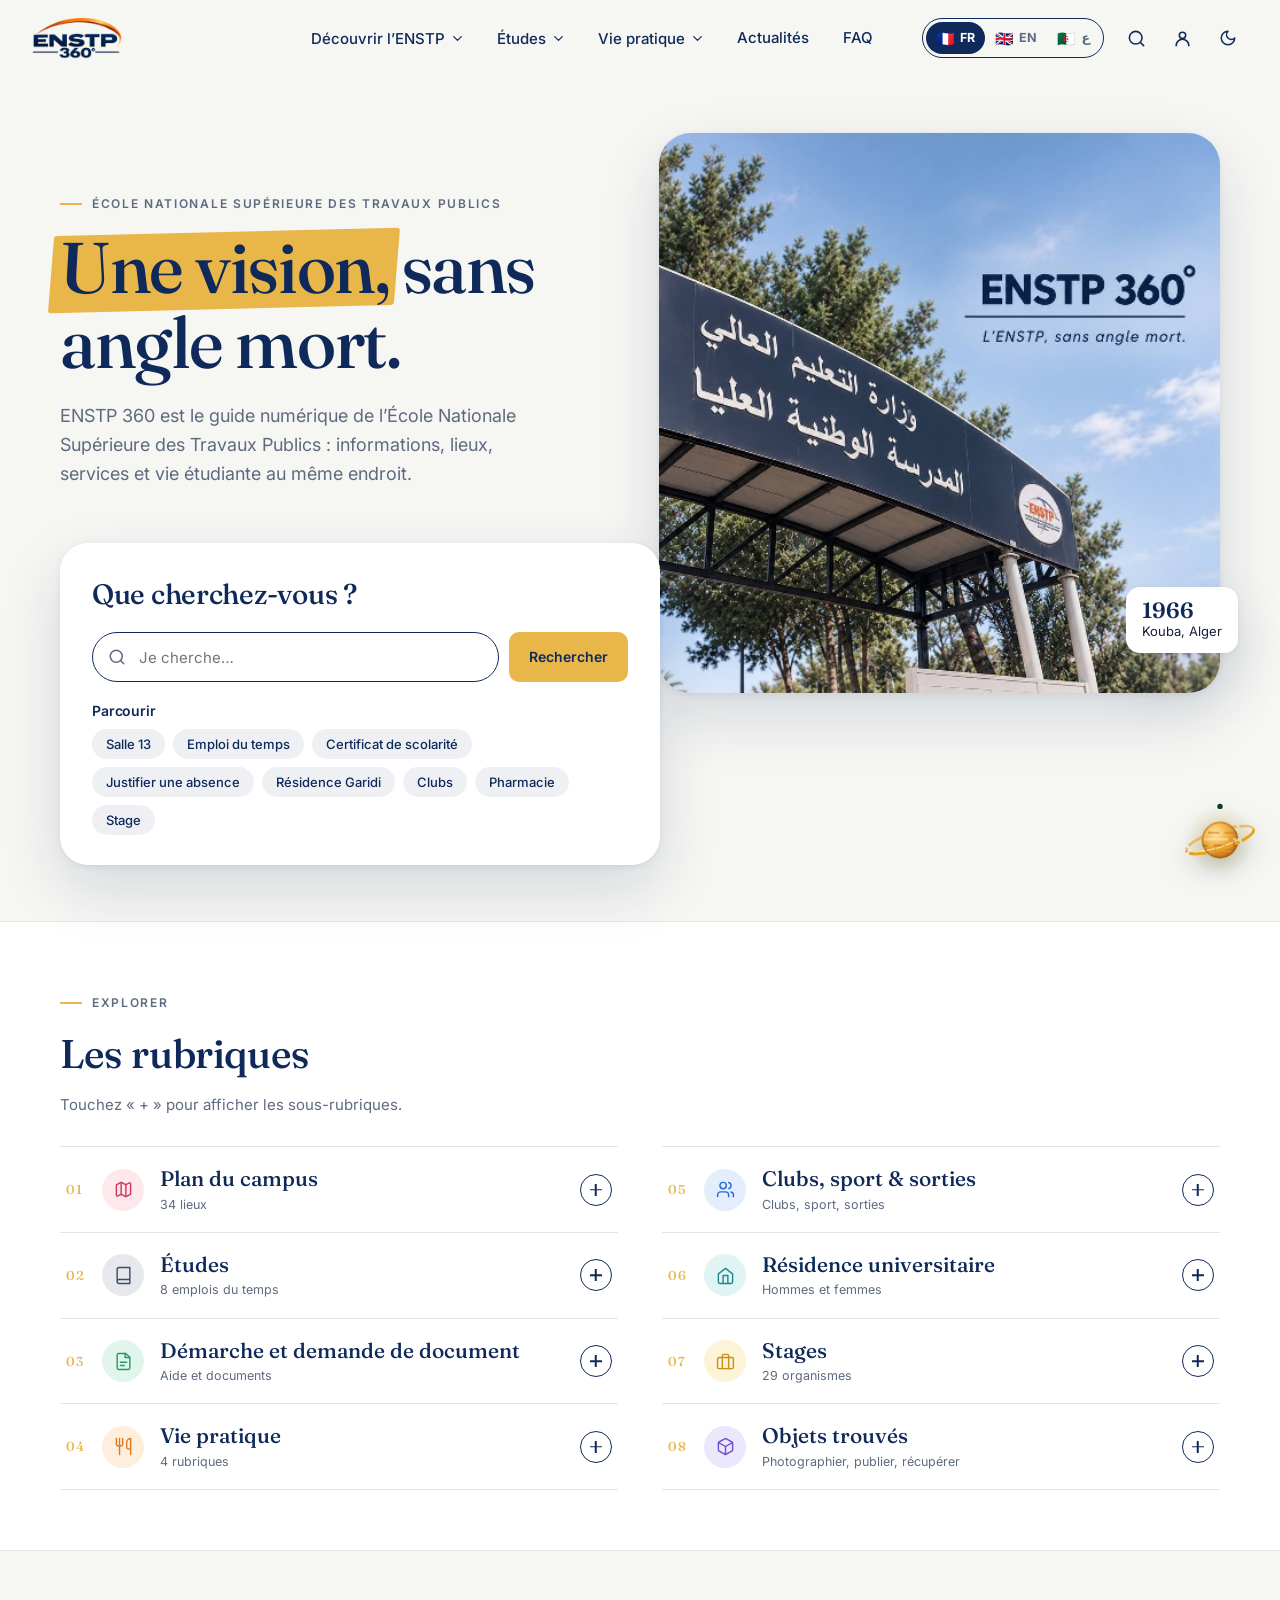
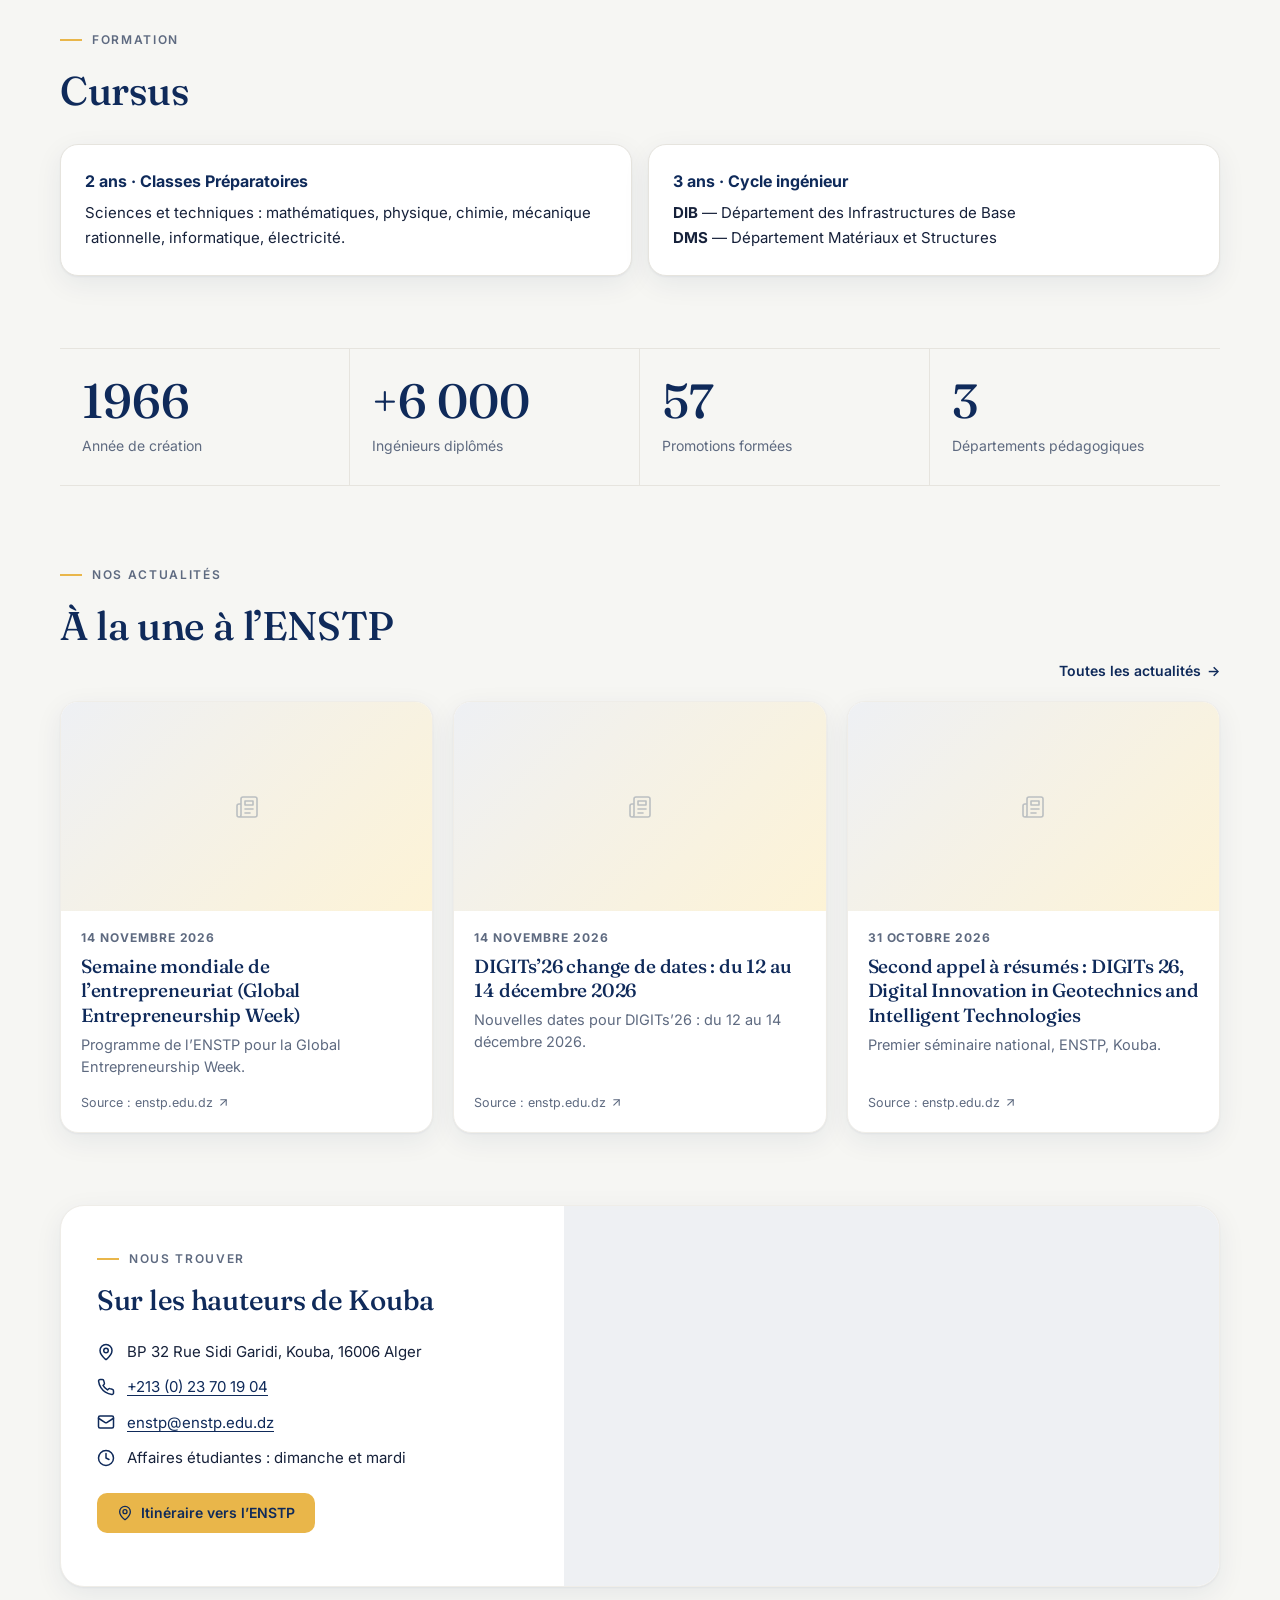
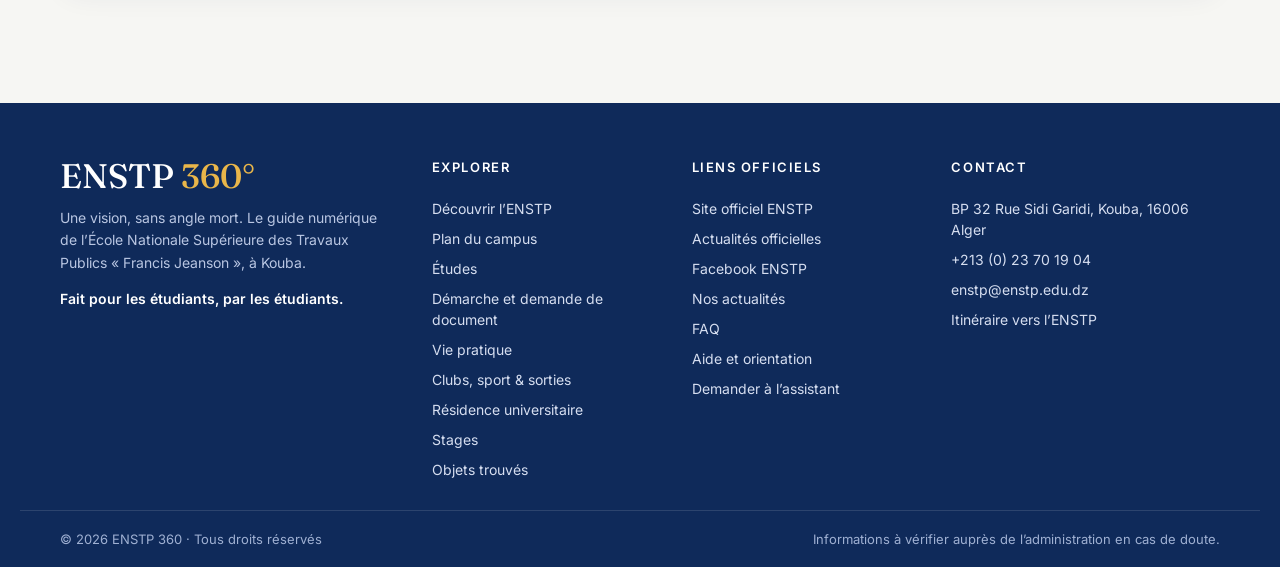
==== index.html @ abcf1b12 "Round 6 : rubriques en accordéon, pages de sous-rubriques, flèche retour, emploi du temps interactif" ====
<!DOCTYPE html>
<html lang="fr" dir="ltr">
<head>
<script>try{if(localStorage.getItem("enstp-theme")==="dark")document.documentElement.classList.add("dark")}catch(e){}</script>
<meta charset="utf-8">
<meta name="viewport" content="width=device-width, initial-scale=1, viewport-fit=cover">
<title>ENSTP 360 · Le guide numérique de l’ENSTP</title>
<meta name="description" content="ENSTP 360, le guide numérique de l’École Nationale Supérieure des Travaux Publics : informations, lieux, services et vie étudiante au même endroit.">
<meta name="application-name" content="ENSTP 360">
<meta name="apple-mobile-web-app-title" content="ENSTP 360">
<meta name="theme-color" content="#0f2a5a">
<link rel="canonical" href="https://zwfh6trskt-bot.github.io/ENST-360/">
<meta property="og:site_name" content="ENSTP 360">
<meta property="og:title" content="ENSTP 360 · Une vision, sans angle mort.">
<meta property="og:description" content="Le guide numérique de l’École Nationale Supérieure des Travaux Publics : informations, lieux, services et vie étudiante au même endroit.">
<meta property="og:type" content="website">
<meta property="og:locale" content="fr_DZ">
<meta property="og:locale:alternate" content="en_GB">
<meta property="og:locale:alternate" content="ar_DZ">
<meta property="og:url" content="https://zwfh6trskt-bot.github.io/ENST-360/">
<meta property="og:image" content="https://zwfh6trskt-bot.github.io/ENST-360/images/og-enstp-360.jpg">
<meta property="og:image:width" content="1200">
<meta property="og:image:height" content="630">
<meta property="og:image:alt" content="ENSTP 360 · Maqam Echahid, Alger">
<meta name="twitter:card" content="summary_large_image">
<meta name="twitter:title" content="ENSTP 360 · Une vision, sans angle mort.">
<meta name="twitter:description" content="Le guide numérique de l’École Nationale Supérieure des Travaux Publics.">
<meta name="twitter:image" content="https://zwfh6trskt-bot.github.io/ENST-360/images/og-enstp-360.jpg">
<link rel="icon" type="image/png" sizes="64x64" href="favicon.png">
<link rel="icon" href="favicon.ico" sizes="32x32">
<link rel="apple-touch-icon" href="images/apple-touch-icon.png">
<link rel="preload" as="image" href="images/alger-hero.jpg">
<link rel="preconnect" href="https://fonts.googleapis.com">
<link rel="preconnect" href="https://fonts.gstatic.com" crossorigin>
<link rel="stylesheet" href="https://fonts.googleapis.com/css2?family=Fraunces:opsz,wght@9..144,400;9..144,500;9..144,600&family=Inter:wght@400;500;600;700&family=Noto+Kufi+Arabic:wght@400;600;700&family=Noto+Naskh+Arabic:wght@600;700&display=swap">
<style>

@layer base{*,::before,::after{box-sizing:border-box}img,svg,iframe{display:block;max-width:100%}img{height:auto}a{color:inherit}button{background:none;border:0;padding:0;color:inherit;cursor:pointer}nav,aside,main,section,header,footer{display:block}blockquote,cite{margin:0}h1,h2,h3{font-size:inherit;font-weight:inherit}html{-webkit-text-size-adjust:100%}}
.btn{display:inline-flex;align-items:center;justify-content:center;gap:8px;white-space:nowrap;border-radius:6px;font-size:14px;font-weight:500;cursor:pointer;height:36px;padding:8px 16px;transition:background-color .2s,color .2s}
.btn svg{width:16px;height:16px;flex-shrink:0;pointer-events:none}
.btn:focus-visible{outline:2px solid var(--primary);outline-offset:2px}
.btn-icon{width:36px;padding:0}
.btn-hero{background:var(--primary-foreground);color:var(--primary);box-shadow:0 1px 2px rgba(0,0,0,.1)}.btn-hero:hover{background:var(--secondary)}
.btn-hero-outline{border:1px solid color-mix(in oklab,var(--primary-foreground) 40%,transparent);color:var(--primary-foreground);background:transparent}.btn-hero-outline:hover{background:color-mix(in oklab,var(--primary-foreground) 10%,transparent)}
.btn-default{background:var(--primary);color:var(--primary-foreground);box-shadow:0 1px 3px rgba(0,0,0,.15)}.btn-default:hover{background:color-mix(in oklab,var(--primary) 90%,transparent)}
.btn-outline{border:1px solid var(--border);background:var(--background);box-shadow:0 1px 2px rgba(0,0,0,.06)}.btn-outline:hover{background:var(--accent)}
.btn-ghost:hover{background:var(--accent)}
.contents{display:contents}.inline{display:inline}.ml-2{margin-left:8px}.mr-1{margin-right:4px}.mt-3{margin-top:12px}.h-64{height:16rem}.w-full{width:100%}.rounded-xl{border-radius:12px}.border{border:1px solid var(--border)}.size-4{width:16px;height:16px}
.nf-title{font-size:64px;font-weight:800;color:var(--primary)}
[dir="rtl"] .ml-2{margin-left:0;margin-right:8px}[dir="rtl"] .mr-1{margin-right:0;margin-left:4px}

.header-inner.locked{display:flex!important;justify-content:space-between;align-items:center}
.auth-page{padding-top:3rem}

.hello{font-size:13px;font-weight:700;color:var(--mint);margin-bottom:12px}
.auth-form select{border:1px solid rgba(0,0,0,.15);border-radius:.75rem;padding:.7rem .9rem;font:inherit;font-weight:400;background:#fff;color:inherit}

[hidden]{display:none!important}

.who{display:flex;gap:10px;align-items:center;flex-wrap:wrap;font-size:12px;font-weight:600;margin-bottom:10px!important;color:var(--primary)}
.who .signout{font-size:11px}
:root { --font-sans:'Manrope',sans-serif; --background: oklch(.989 .003 155); --foreground: oklch(.26 .025 166); --card: oklch(1 0 0); --primary: oklch(.43 .079 169); --primary-foreground: oklch(1 0 0); --secondary: oklch(.95 .014 161); --muted: oklch(.965 .004 160); --muted-foreground: oklch(.52 .016 161); --accent: oklch(.94 .025 160); --border: oklch(.91 .009 159); --destructive: oklch(.6 .17 25); --hero-ink: oklch(1 0 0); --hero-shade: oklch(.17 .025 170); --mint: oklch(.93 .038 163); --mint-ink: oklch(.43 .08 167); --blue: oklch(.94 .027 243); --blue-ink: oklch(.49 .095 246); --violet: oklch(.95 .022 291); --violet-ink: oklch(.53 .09 291); --peach: oklch(.95 .032 58); --peach-ink: oklch(.58 .11 50); --rose: oklch(.95 .025 13); --rose-ink: oklch(.54 .095 9); --shadow: 0 15px 50px oklch(.2 .02 160 / .12); }
@layer base { *{border-color:var(--border)} body{margin:0;background:var(--background);color:var(--foreground);font-family:var(--font-sans);font-size:14px;letter-spacing:0} button,a,input{ -webkit-tap-highlight-color:transparent } a{text-decoration:none} button,input{font:inherit} h1,h2,h3,p{margin:0} button,a{touch-action:manipulation} }
.site-header{height:86px;background:var(--card);border-bottom:1px solid var(--border);position:relative;z-index:20}.header-inner{max-width:1320px;margin:auto;height:100%;padding:0 48px;display:flex;align-items:center;justify-content:space-between;gap:35px}.brand{display:flex;gap:10px;align-items:center;font-size:29px;font-weight:800;line-height:1;color:var(--foreground)}.brand-symbol{width:37px;height:37px;border-radius:50%;overflow:hidden;flex-shrink:0}.brand-symbol img{width:100%;height:100%;object-fit:cover;display:block}.brand-dot,.footer-brand>span{color:var(--primary)}.brand-sub{display:block;font-size:8px;font-weight:600;letter-spacing:1.8px;margin-top:7px}.desktop-nav{display:flex;align-items:center;gap:30px;height:100%;font-size:12px;font-weight:600}.desktop-nav a{height:100%;display:flex;gap:4px;align-items:center;color:var(--muted-foreground);position:relative}.desktop-nav a.nav-active{color:var(--primary)}.nav-active:after{content:'';position:absolute;bottom:0;height:2px;background:#FACC15;left:0;right:0}.desktop-nav a:hover:after{content:'';position:absolute;bottom:0;height:2px;background:#FACC15;left:0;right:0;opacity:.45}.header-actions{display:flex;align-items:center;gap:14px}.help-button{font-size:11px;height:35px}.mobile-menu{display:none}.mobile-nav{background:var(--card);padding:20px;border-bottom:1px solid var(--border);box-shadow:var(--shadow)}.mobile-nav a{display:flex;justify-content:space-between;padding:13px}.page-width{max-width:1224px;margin:auto}.hero{position:relative;min-height:495px;display:flex;align-items:center;overflow:hidden;color:var(--hero-ink)}.hero-photo{position:absolute;inset:0;width:100%;height:100%;object-fit:cover;object-position:center 55%}.hero:after{content:'';position:absolute;inset:0;background:linear-gradient(90deg,color-mix(in oklab,var(--hero-shade) 84%,transparent) 0%,color-mix(in oklab,var(--hero-shade) 55%,transparent) 44%,color-mix(in oklab,var(--hero-shade) 5%,transparent) 100%)}.hero-content{position:relative;z-index:1;width:100%;padding:54px 0}.hero-eyebrow{display:inline-flex;align-items:center;gap:9px;font-size:10px;letter-spacing:1.5px;font-weight:600;border:1px solid color-mix(in oklab,var(--hero-ink) 28%,transparent);padding:7px 10px;border-radius:4px}.hero-eyebrow:before{content:'';width:6px;height:6px;background:#FACC15;border-radius:50%}.hero h1{font-size:51px;line-height:1.17;font-weight:700;margin:21px 0 17px;max-width:610px}.hero h1 em{font-style:normal;color:var(--mint)}.hero-copy{font-size:13px;line-height:1.9;max-width:430px;color:color-mix(in oklab,var(--hero-ink) 85%,transparent)}.hero-actions{display:flex;gap:13px;margin-top:25px}.hero-actions a{height:44px;font-size:12px;border-radius:5px;padding:0 20px}.hero-note{display:flex;align-items:center;gap:8px;font-size:10px;margin-top:21px;color:color-mix(in oklab,var(--hero-ink) 80%,transparent)}.hero-caption{position:absolute;bottom:24px;right:45px;z-index:2;font-size:10px;display:flex;gap:7px;align-items:center;color:var(--hero-ink)}.quick-band{background:var(--card);border-bottom:1px solid var(--border)}.quick-inner{display:flex;align-items:center;min-height:82px;gap:28px}.quick-label{font-size:10px;font-weight:700;letter-spacing:1px;color:var(--muted-foreground);margin-right:auto;white-space:nowrap}.quick-link{display:flex;gap:9px;align-items:center;font-size:12px;font-weight:600;padding:10px 0}.quick-link>svg:first-child{color:var(--primary);width:18px}.quick-link>svg:last-child{width:13px;color:var(--muted-foreground)}.quick-divider{height:24px;width:1px;background:var(--border)}.guide-section{padding:53px 0 46px}.section-top{display:flex;justify-content:space-between;gap:25px;align-items:flex-end}.eyebrow{font-size:9px;letter-spacing:1.6px;font-weight:700;color:var(--primary);text-transform:uppercase;margin-bottom:12px}.section-top h2{font-size:29px;font-weight:700;line-height:1.3}.section-top p{color:var(--muted-foreground);font-size:12px;margin-top:10px}.section-count{font-size:10px;color:var(--muted-foreground);display:flex;gap:7px;align-items:center;margin-bottom:4px}.filter-row{display:flex;align-items:center;gap:5px;margin-top:27px;margin-bottom:22px;flex-wrap:wrap}.filter-row button{font-size:11px;padding:0 14px;height:31px;border-radius:4px}.guide-grid{display:grid;grid-template-columns:repeat(4,1fr);gap:15px}.guide-card{display:flex;flex-direction:column;min-height:190px;padding:21px;background:var(--card);border:1px solid var(--border);border-radius:7px;transition:transform .2s,border-color .2s,box-shadow .2s}.guide-card:hover{transform:translateY(-4px);border-color:var(--primary);box-shadow:0 6px 18px color-mix(in oklab,var(--primary) 8%,transparent)}.card-top{display:flex;justify-content:space-between;align-items:center}.guide-icon{width:40px;height:40px;border-radius:7px;display:flex;align-items:center;justify-content:center;flex-shrink:0}.guide-icon svg{width:21px;height:21px}.tone-mint{background:var(--mint);color:var(--mint-ink)}.tone-blue{background:var(--blue);color:var(--blue-ink)}.tone-violet{background:var(--violet);color:var(--violet-ink)}.tone-peach{background:var(--peach);color:var(--peach-ink)}.tone-rose{background:var(--rose);color:var(--rose-ink)}.card-top>svg{color:var(--muted-foreground);width:15px}.guide-card h3{font-size:13px;font-weight:700;margin-top:18px}.guide-card p{font-size:11px;color:var(--muted-foreground);line-height:1.7;margin-top:8px;max-width:230px}.bottom-band{display:grid;grid-template-columns:1.3fr 1fr;border-top:1px solid var(--border);padding:35px 0 42px;gap:75px}.first-days{display:flex;gap:17px;align-items:flex-start}.first-days>span{width:42px;height:42px;display:grid;place-items:center;background:var(--secondary);border-radius:7px;color:var(--primary);flex-shrink:0}.bottom-band h3{font-size:17px;font-weight:700;margin:2px 0 10px}.bottom-band p{font-size:11px;line-height:1.8;color:var(--muted-foreground);max-width:390px}.text-link{display:inline-flex;align-items:center;gap:8px;color:var(--primary);font-size:11px;font-weight:700;margin-top:15px}.alger-teaser{position:relative;padding-left:25px;border-left:1px solid var(--border)}.site-footer{background:var(--card);border-top:1px solid var(--border);padding:27px 48px}.footer-inner{max-width:1224px;margin:auto;display:flex;justify-content:space-between;align-items:center}.footer-brand{font-size:22px;font-weight:800}.footer-brand small{display:inline-block;font-size:10px;font-weight:400;color:var(--muted-foreground);margin-left:15px}.footer-inner>div{display:flex;gap:25px;font-size:9px;color:var(--muted-foreground)}.footer-inner a{display:inline-flex;align-items:center;gap:4px}.search-overlay{position:fixed;inset:0;background:color-mix(in oklab,var(--hero-shade) 55%,transparent);z-index:100;display:flex;justify-content:center;align-items:flex-start;padding:100px 20px}.search-dialog{width:650px;max-height:75vh;background:var(--card);border-radius:8px;box-shadow:var(--shadow);overflow:hidden}.search-dialog-top{display:flex;align-items:center;gap:15px;padding:18px;border-bottom:1px solid var(--border)}.search-dialog-top input{background:transparent;outline:0;flex:1;min-width:0}.search-results{max-height:60vh;overflow-y:auto;padding:10px}.search-results a{display:flex;align-items:center;gap:15px;padding:12px;border-radius:5px}.search-results a:hover{background:var(--muted)}.search-results a>span:nth-child(2){flex:1;font-weight:600;font-size:13px}.search-results small{display:block;font-size:10px;color:var(--muted-foreground);font-weight:400;margin-top:4px}.search-results p{padding:25px}.detail-main{max-width:1060px;margin:0 auto;padding:42px 40px 70px;min-height:75vh}.breadcrumb{display:flex;align-items:center;gap:10px;font-size:11px;color:var(--muted-foreground);margin-bottom:38px}.detail-heading{display:flex;align-items:center;gap:18px}.detail-heading .guide-icon{width:58px;height:58px}.detail-heading .guide-icon svg{width:28px;height:28px}.detail-heading h1{font-size:36px;line-height:1.25;font-weight:750}.detail-description{font-size:15px;color:var(--muted-foreground);margin:18px 0 38px}.detail-layout{display:grid;grid-template-columns:1fr 280px;gap:65px}.detail-section{padding:23px 0;border-bottom:1px solid var(--border)}.detail-section:first-child{padding-top:0}.detail-section h2{font-size:18px;font-weight:700;margin-bottom:10px}.detail-section p{font-size:13px;line-height:1.9;color:var(--muted-foreground)}.detail-side{border-left:1px solid var(--border);padding-left:25px}.detail-side h3{font-size:12px;font-weight:700;margin-bottom:17px}.map-links{display:flex;flex-direction:column;gap:12px;margin-bottom:30px}.map-links a{justify-content:space-between;height:auto;white-space:normal;padding:12px;font-size:11px}.detail-side nav{display:flex;flex-direction:column;gap:16px}.detail-side nav a{font-size:11px;color:var(--muted-foreground);display:flex;align-items:center;gap:10px}.detail-status{font-size:10px;color:var(--muted-foreground);margin-top:30px;line-height:1.8}
@media(min-width:1400px){.hero{min-height:530px}}
@media(max-width:1300px){.page-width{margin-left:48px;margin-right:48px}.desktop-nav{gap:22px}.quick-inner{gap:20px}.hero h1{font-size:48px}}
@media(max-width:1000px){.desktop-nav{gap:15px}.header-inner{padding:0 28px;gap:20px}.help-button{display:none}.page-width{margin-left:30px;margin-right:30px}.guide-grid{grid-template-columns:repeat(3,1fr)}.quick-label{display:none}.quick-inner{justify-content:space-between}.quick-link{font-size:11px}.bottom-band{gap:35px}.footer-inner{gap:20px}.footer-inner>div{flex-direction:column;gap:8px}}
@media(max-width:700px){.site-header{height:70px}.header-inner{padding:0 22px}.brand{font-size:26px}.brand-symbol{height:32px;width:32px}.brand-sub{font-size:7px}.desktop-nav{display:none}.mobile-menu{display:inline-flex}.header-actions{gap:5px}.page-width{margin-left:22px;margin-right:22px}.hero{min-height:470px;align-items:center}.hero-content{padding:34px 0}.hero:after{background:linear-gradient(90deg,color-mix(in oklab,var(--hero-shade) 82%,transparent),color-mix(in oklab,var(--hero-shade) 35%,transparent))}.hero-photo{object-position:58% center}.hero h1{font-size:36px;line-height:1.22;margin-top:23px;max-width:360px}.hero-copy{font-size:12px;max-width:310px}.hero-eyebrow{font-size:8px;letter-spacing:1px}.hero-actions{gap:9px;margin-top:24px}.hero-actions a{font-size:10px;padding:0 14px;height:42px}.hero-note{font-size:9px}.hero-caption{right:20px;bottom:16px;font-size:8px}.quick-inner{display:grid;grid-template-columns:1fr 1fr;gap:0;padding:11px 0}.quick-link{padding:13px 0;font-size:10px;gap:8px}.quick-divider{display:none}.guide-section{padding-top:35px}.section-top h2{font-size:24px;max-width:290px}.section-top p{font-size:11px;line-height:1.8;max-width:280px}.section-count{display:none}.filter-row{gap:4px;margin-top:21px;margin-bottom:20px}.filter-row button{font-size:10px;padding:0 10px;height:29px}.guide-grid{grid-template-columns:repeat(2,minmax(0,1fr));gap:10px}.guide-card{padding:16px 13px;min-height:190px}.guide-card h3{font-size:12px;line-height:1.5;margin-top:15px}.guide-card p{font-size:10px;line-height:1.65}.guide-icon{width:35px;height:35px}.guide-icon svg{width:19px}.bottom-band{grid-template-columns:1fr;gap:30px;padding:27px 0 34px}.alger-teaser{padding-left:0;border-left:0;border-top:1px solid var(--border);padding-top:25px}.bottom-band h3{font-size:16px}.site-footer{padding:24px 22px}.footer-inner{flex-direction:column;align-items:flex-start;gap:18px}.footer-brand small{font-size:8px;margin-left:8px}.footer-inner>div{font-size:8px}.detail-main{padding:28px 22px 45px}.breadcrumb{font-size:9px;gap:6px;margin-bottom:30px;flex-wrap:wrap}.detail-heading{align-items:flex-start;gap:13px}.detail-heading h1{font-size:27px}.detail-heading .guide-icon{width:45px;height:45px}.detail-description{font-size:12px;line-height:1.8;margin-bottom:27px}.detail-layout{grid-template-columns:1fr;gap:30px}.detail-side{border-left:0;border-top:1px solid var(--border);padding:25px 0 0}.detail-section p{font-size:12px}.detail-section h2{font-size:16px}.search-overlay{padding:75px 12px}.search-dialog-top{gap:9px;padding:12px}.search-dialog-top input{font-size:11px}.search-results small{line-height:1.6}.search-results a{gap:9px;padding:10px}}
@media(prefers-reduced-motion:reduce){*{scroll-behavior:auto!important;transition:none!important}}
.brand-name{display:block}.brand-go{display:inline-block;margin-left:7px;color:#FACC15;font-style:italic}.hero-quote{margin:0 0 15px;padding:2px 0 2px 17px;border-left:2px solid var(--mint);max-width:480px}.hero-quote p{font-size:16px;font-style:italic;line-height:1.55;color:color-mix(in oklab,var(--hero-ink) 92%,transparent)}.hero-quote cite{display:block;font-style:normal;font-size:9px;letter-spacing:1.6px;text-transform:uppercase;margin-top:9px;color:color-mix(in oklab,var(--hero-ink) 62%,transparent)}
@media(max-width:700px){.brand-go{margin-left:5px}.hero-quote{max-width:320px;padding-left:12px}.hero-quote p{font-size:13px}.hero-quote cite{font-size:8px}}

.lang-switch { display: inline-flex; gap: 2px; padding: 3px; border-radius: 999px; border: 1px solid var(--border); background: var(--card); }
.lang-switch button { min-width: 2.1rem; height: 1.9rem; padding: 0 .55rem; border-radius: 999px; font-size: .72rem; font-weight: 700; letter-spacing: .04em; color: var(--muted-foreground); transition: background .2s, color .2s; }
.lang-switch button:hover { color: var(--foreground); }
.lang-switch button.lang-active { background: var(--primary); color: var(--primary-foreground); }
[dir="rtl"] body { font-family: "Noto Kufi Arabic", "Manrope", sans-serif; }
[dir="rtl"] .rtl-flip { transform: scaleX(-1); }

.auth-page{min-height:60vh;display:flex;justify-content:center;padding:4rem 1.25rem}
.auth-card{width:100%;max-width:30rem;background:#fff;border:1px solid rgba(0,0,0,.08);border-radius:1.5rem;padding:2rem;box-shadow:0 20px 50px -25px rgba(0,0,0,.25)}
.auth-card h1{font-size:1.75rem;font-weight:800;margin-bottom:.5rem}
.auth-card>p{opacity:.7;margin-bottom:1.25rem}
.auth-tabs{margin-bottom:1.25rem;display:flex}
.auth-tabs button{flex:1}
.auth-form{display:grid;gap:.9rem}
.auth-form label{display:grid;gap:.35rem;font-weight:600;font-size:.9rem}
.auth-form input{border:1px solid rgba(0,0,0,.15);border-radius:.75rem;padding:.7rem .9rem;font:inherit;font-weight:400}
.auth-ok{color:#047857}.auth-err{color:#b91c1c}
.auth-actions{display:flex;gap:.75rem;flex-wrap:wrap}
.account-link{font-weight:600;font-size:.9rem;padding:.45rem .8rem;border-radius:999px;border:1px solid rgba(0,0,0,.12)}

/* Keep the brand and fixed-size controls in independent, shrink-safe tracks. */
.site-header{height:auto}
.header-inner{min-height:86px;display:grid;grid-template-columns:auto minmax(0,1fr) auto;gap:24px;padding:0 32px}
.brand,.brand-name,.desktop-nav{min-width:0}
.brand{white-space:nowrap}
.brand-symbol,.header-actions,.header-tools,.lang-switch,.account-link{flex-shrink:0}
.brand-sub{letter-spacing:0;overflow:hidden;text-overflow:ellipsis}
.desktop-nav{justify-content:center;gap:20px;align-self:stretch;white-space:nowrap}
.desktop-nav svg,.mobile-nav svg{flex-shrink:0}
.header-actions,.header-tools{display:flex;align-items:center;gap:8px}
.account-link{border-color:var(--border);font-size:12px}
.lang-switch button{letter-spacing:0}
.mobile-nav{display:none}
@media(max-width:1199px){
 .header-inner{grid-template-columns:minmax(0,1fr) auto;gap:12px 16px;padding:16px 28px}
 .desktop-nav{display:none}
 .header-actions{display:contents}
 .header-tools{grid-column:2;grid-row:1;justify-self:end}
 .header-inner .lang-switch{grid-column:1;grid-row:2;justify-self:start}
 .header-inner .account-link{grid-column:2;grid-row:2;justify-self:end}
 .header-tools .help-button{display:none}
 .mobile-menu{display:inline-flex}
 .mobile-nav{display:grid;padding:8px 28px 16px}
 .mobile-nav a{min-width:0;gap:12px;border-top:1px solid var(--border);font-weight:600;line-height:1.6}
}
@media(max-width:700px){
 .header-inner{padding:12px 16px;gap:10px 12px}
 .brand{font-size:26px;gap:8px}
 .brand-sub{font-size:7px;max-width:100%;line-height:1.5}
 .header-tools{gap:2px}
 .mobile-nav{padding-inline:16px}
}

.signout{font-size:9px;color:var(--muted-foreground);text-decoration:underline;cursor:pointer}
.auth-card small{display:block;margin-top:14px;font-size:11px;opacity:.6}
.auth-actions .btn{height:40px}


.account-btn{display:inline-flex;align-items:center;gap:6px;padding:7px 12px;border-radius:999px;border:1px solid var(--border);font-size:14px;font-weight:700;text-decoration:none;color:var(--foreground);white-space:nowrap}
.account-btn:hover{background:var(--muted)}
.loc-cards{display:grid;gap:10px;margin:8px 0 24px}.loc-pin{color:var(--primary)}
.xg-tabs{display:flex;flex-wrap:wrap;gap:6px;margin:1rem 0}.xg-tabs button{padding:.45rem .9rem;border-radius:999px;border:1px solid var(--border);background:var(--card);font-size:.8rem;font-weight:600;color:var(--muted-foreground);cursor:pointer;transition:all .2s}.xg-tabs button.on{background:var(--primary);color:var(--primary-foreground);border-color:var(--primary)}
.xg-grid{display:grid;grid-template-columns:repeat(auto-fill,minmax(230px,1fr));gap:14px}.xg-card{border:1px solid var(--border);border-radius:18px;background:var(--card);padding:18px;box-shadow:0 2px 12px -6px rgb(15 56 44/.18);transition:transform .2s,box-shadow .2s}.xg-card:hover{transform:translateY(-3px);box-shadow:0 12px 28px -12px rgb(15 56 44/.3)}.xg-card h3{font-weight:700;margin:0 0 .4rem}.xg-card p,.xg-card li{font-size:.88rem;color:var(--muted-foreground);line-height:1.55}.xg-card ul{list-style:none;padding:0;margin:0;display:grid;gap:6px}.xg-card li:before{content:"✓";display:inline-grid;place-items:center;width:18px;height:18px;margin-inline-end:8px;border-radius:6px;background:color-mix(in oklab,var(--primary) 15%,transparent);color:var(--primary);font-size:.7rem;font-weight:800}.xg-tip{background:color-mix(in oklab,var(--primary) 8%,var(--card));border-color:color-mix(in oklab,var(--primary) 30%,transparent)}
.xg-sp{padding:0;overflow:hidden;display:flex;flex-direction:column}.xg-img{position:relative;overflow:hidden;aspect-ratio:16/9;display:grid;place-items:center;background:linear-gradient(135deg,#0f382c,#1d6b52);color:#d9f2e6}.xg-img img{position:absolute;inset:0;opacity:0;transition:opacity .35s}.w-full{width:100%}.h-full{height:100%}.object-cover{object-fit:cover}.xg-body{padding:14px 16px 16px;display:flex;flex-direction:column;gap:10px;flex:1}.xg-badge{align-self:flex-start;font-size:.72rem;font-weight:700;padding:.25rem .6rem;border-radius:999px}.xg-free{background:#dcfce7;color:#166534}.xg-paid{background:#dbeafe;color:#1e40af}.xg-unk{background:var(--muted);color:var(--muted-foreground)}.xg-map{margin-top:auto;display:flex;align-items:center;justify-content:space-between;padding:.55rem .8rem;border-radius:12px;background:var(--primary);color:var(--primary-foreground)!important;text-decoration:none!important;font-size:.82rem;font-weight:600}.xg-ar{font-family:serif;font-size:1.05rem;color:var(--foreground)!important}
.loc-card{display:flex;align-items:center;gap:12px;padding:12px 14px;border-radius:16px;border:1px solid var(--border);background:color-mix(in oklab,var(--primary) 6%,var(--card,#fff));box-shadow:0 2px 10px -4px rgb(15 56 44/.18);text-decoration:none!important;color:var(--foreground);transition:transform .15s,box-shadow .15s}
.loc-card:hover{transform:translateY(-1px);box-shadow:0 8px 20px -8px rgb(15 56 44/.3)}
.loc-pin{display:grid;place-items:center;width:38px;height:38px;border-radius:12px;background:var(--muted);font-size:18px;flex-shrink:0}
.loc-txt{display:flex;flex-direction:column;min-width:0;flex:1}.loc-txt strong{font-size:14px;line-height:1.3}.loc-txt small{font-size:12px;opacity:.65}
.loc-go{font-size:18px;font-weight:700;opacity:.7}
@media(max-width:640px){.account-btn span{display:none}}
.xg-pics{display:grid;gap:8px;margin:-4px 0 14px}.xg-pics.two{grid-template-columns:1fr 1fr}.xg-pics .xg-img{border-radius:10px;overflow:hidden;aspect-ratio:4/3}.tc-y{margin:22px 0 10px;font-size:15px;color:#0f382c}.tc-grid{display:grid;grid-template-columns:repeat(auto-fill,minmax(260px,1fr));gap:14px}.tc-card{border:1px solid rgba(15,56,44,.12);border-radius:16px;padding:16px;background:rgba(15,56,44,.03);box-shadow:0 2px 10px rgba(15,56,44,.05);display:flex;flex-direction:column;gap:10px}.tc-top{display:flex;gap:12px;align-items:center}.tc-av{width:42px;height:42px;border-radius:50%;background:#0f382c;color:#fff;display:grid;place-items:center;font-weight:600;flex:none}.tc-mod{display:block;font-size:12px;color:#2f7a5d;font-weight:600}.tc-tags{display:flex;flex-wrap:wrap;gap:6px}.tc-tags span{font-size:12px;padding:3px 9px;border-radius:999px;background:rgba(15,56,44,.08)}.tc-acts{display:flex;flex-wrap:wrap;gap:8px;margin-top:auto}.tc-acts a{text-decoration:none;font-size:13px;padding:6px 11px;border-radius:10px;border:1px solid rgba(15,56,44,.2);color:#0f382c;word-break:break-all}.tc-acts a:hover{background:#0f382c;color:#fff}
.al-top{display:flex;justify-content:space-between;gap:8px;align-items:flex-start}.al-bud{font-size:.88rem;padding:.5rem .7rem;border-radius:10px;background:color-mix(in oklab,var(--primary) 12%,var(--card));color:var(--foreground);margin:.5rem 0}.al-dl{display:grid;grid-template-columns:auto 1fr;gap:4px 10px;font-size:.84rem;margin:0 0 .5rem}.al-dl dt{font-weight:700;color:var(--foreground)}.al-dl dd{margin:0;color:var(--muted-foreground)}.al-card{display:flex;flex-direction:column}
.sv-off{font-size:.9rem;padding:.6rem .8rem;border-radius:12px;background:color-mix(in oklab,var(--primary) 8%,var(--card));border:1px solid var(--border)}.sv-list{display:grid;gap:8px;margin-top:10px}.sv-item{border:1px solid var(--border);border-radius:14px;background:var(--card);padding:.2rem .9rem}.sv-item summary{cursor:pointer;display:flex;gap:10px;align-items:center;padding:.6rem 0;list-style:none}.sv-item ul{margin:0 0 .7rem;padding-inline-start:1.1rem;font-size:.9rem;color:var(--muted-foreground);line-height:1.6}.sv-item a{color:var(--primary);font-weight:600}.sv-b{font-size:.7rem;font-weight:700;padding:.2rem .55rem;border-radius:999px;white-space:nowrap}.sv-classroom{background:#dbeafe;color:#1e40af}.sv-admin{background:#dcfce7;color:#166534}.sv-affairs{background:#fef3c7;color:#92400e}
.cl-cta{display:flex;gap:12px;align-items:center;padding:14px 16px;border-radius:16px;background:linear-gradient(135deg,#0f382c,#1d6b52);color:#eafaf2;margin-bottom:14px}.cl-cta p{margin:0;color:#eafaf2!important}.cl-logo{width:100%;height:120px;object-fit:contain;background:#fff;border-radius:12px;margin-bottom:10px}.cl-sub{font-weight:600}.cl-card{display:flex;flex-direction:column;gap:6px}
.al-img{width:calc(100% + 36px);max-width:none;align-self:auto;margin:-18px -18px 12px;aspect-ratio:16/10;object-fit:cover;border-radius:18px 18px 0 0;display:block}.lib-card{margin:12px 0;display:flex;flex-direction:column;gap:8px}.lib-card h3,.lib-card p{margin:0}.lib-btn{align-self:flex-start;display:inline-flex;gap:6px;align-items:center;padding:.65rem 1rem;border-radius:12px;background:var(--primary);color:var(--primary-foreground,#fff)!important;font-weight:700;text-decoration:none}.wf-bar{display:grid;grid-template-columns:minmax(0,1fr) minmax(0,1fr);gap:8px;max-width:460px;margin:0 0 10px}.wf-bar label{display:grid;gap:2px;font-size:.75rem;font-weight:700}.wf-bar select{width:100%;min-width:0;padding:.35rem .5rem;font-size:.8rem;border-radius:8px;border:1px solid var(--border);background:var(--card);color:var(--foreground)}.wf-svg{position:absolute;inset:0;width:100%;height:100%;pointer-events:none}.wf-bg{fill:none;stroke:#fff;vector-effect:non-scaling-stroke;stroke-width:9px;stroke-linecap:round;opacity:.85}.wf-line{fill:none;stroke:url(#wfGr);stroke-linejoin:round;filter:drop-shadow(0 0 3px rgba(232,89,12,.8));vector-effect:non-scaling-stroke;stroke-width:5px;stroke-linecap:round;stroke-dasharray:10 8;animation:wfd 1s linear infinite}@keyframes wfd{to{stroke-dashoffset:-18}}.cm-pin.wf-a{background:#1d6b52;transform:translate(-50%,-50%) scale(1.35);z-index:2}.cm-pin.wf-b{background:#e8590c;transform:translate(-50%,-50%) scale(1.35);z-index:2}.cm-wrap{position:relative;max-width:640px;border-radius:16px;overflow:hidden;border:1px solid var(--border)}.cm-wrap img{display:block;width:100%;height:auto}.cm-pin{position:absolute;transform:translate(-50%,-50%);width:26px;height:26px;border-radius:50%;border:2px solid #fff;background:#0f382c;color:#fff;font-size:.7rem;font-weight:800;cursor:pointer;box-shadow:0 2px 6px rgb(0 0 0/.35);transition:transform .15s}.cm-pin:hover{transform:translate(-50%,-50%) scale(1.25);background:#e8590c}.cm-pop{margin:12px 0}.cm-tip{font-size:.85rem;color:var(--muted-foreground)}.cm-card{display:grid;grid-template-columns:minmax(0,220px) 1fr;gap:14px;border:1px solid var(--border);border-radius:16px;padding:12px;background:var(--card)}.cm-card img{width:100%;aspect-ratio:4/3;object-fit:cover;border-radius:10px}.cm-card h3{margin:.3rem 0}.cm-n{display:inline-grid;place-items:center;width:28px;height:28px;border-radius:50%;background:#0f382c;color:#fff;font-weight:800;font-size:.8rem}.cm-note{font-size:.85rem;color:var(--primary)}.cm-list{display:grid;grid-template-columns:repeat(auto-fill,minmax(210px,1fr));gap:6px}.cm-list button{display:flex;gap:8px;align-items:center;text-align:start;padding:.45rem .6rem;border-radius:10px;border:1px solid var(--border);background:var(--card);color:var(--foreground);font-size:.8rem;cursor:pointer}.cm-list b{display:inline-grid;place-items:center;min-width:22px;height:22px;border-radius:50%;background:color-mix(in oklab,var(--primary) 15%,transparent);color:var(--primary);font-size:.7rem}
@media(max-width:560px){.wf-bar{grid-template-columns:1fr}.cm-card{grid-template-columns:1fr}.cm-pin{width:20px;height:20px;font-size:.6rem}}
html{scroll-behavior:smooth;-webkit-text-size-adjust:100%}body{overflow-x:hidden}img,video,iframe{max-width:100%}select,input{font-size:16px;max-width:100%}*{-webkit-tap-highlight-color:transparent}
@media(max-width:700px){.xg-grid{grid-template-columns:1fr}.cm-list{grid-template-columns:1fr 1fr}.cm-pin{transform:translate(-50%,-50%) scale(.85)}.sv-item summary{flex-wrap:wrap}}
@media(min-width:701px) and (max-width:1024px){.xg-grid{grid-template-columns:repeat(2,1fr)}}
[dir=rtl] .sv-item ul{padding-right:1.2rem;padding-left:0}
.gm-nav{position:absolute;top:50%;transform:translateY(-50%);width:30px;height:30px;border-radius:999px;border:0;background:rgb(0 0 0/.45);color:#fff;display:grid;place-items:center;cursor:pointer;z-index:2}.gm-prev{left:8px}.gm-next{right:8px}.gm-cnt{position:absolute;bottom:8px;right:8px;z-index:2;display:inline-flex;align-items:center;gap:4px;font-size:.75rem;background:rgb(0 0 0/.55);color:#fff;padding:.2rem .55rem;border-radius:999px}
.gm-rate{display:flex;align-items:center;gap:6px;font-size:.85rem;flex-wrap:wrap}.gm-rate span[dir]{color:var(--muted-foreground)}.gm-st span{color:#d1d5db}.gm-st span.on{color:#f59e0b}.gm-st span.half{background:linear-gradient(90deg,#f59e0b 50%,#d1d5db 50%);-webkit-background-clip:text;background-clip:text;color:transparent}
.gm-tel{display:inline-flex;align-items:center;gap:6px;font-size:.88rem;font-weight:600;color:var(--primary);text-decoration:none;align-self:flex-start}.gm-hrs{font-size:.8rem;color:var(--muted-foreground)}.gm-hrs summary{cursor:pointer;display:inline-flex;align-items:center;gap:6px;font-weight:600}.gm-hrs ul{margin:.4rem 0 0;gap:2px}.xg-card .gm-hrs li:before{content:none}.xg-card .gm-hrs li{font-size:.78rem}
.gm-rv{border-radius:12px;background:color-mix(in oklab,var(--primary) 8%,transparent);padding:10px 12px}.gm-rvh{display:flex;align-items:center;gap:6px;font-size:.8rem}.gm-rvh button{margin-inline-start:auto;border:0;background:none;color:var(--primary);font-size:.75rem;cursor:pointer;font-weight:600}.xg-card .gm-rv p{margin:.4rem 0 .2rem;font-size:.82rem;display:-webkit-box;-webkit-line-clamp:4;-webkit-box-orient:vertical;overflow:hidden}.gm-rv small{font-size:.72rem;color:var(--muted-foreground)}
.gm-acts{display:grid;grid-template-columns:repeat(auto-fill,minmax(92px,1fr));gap:6px;margin-top:auto}.gm-btn{display:flex;align-items:center;justify-content:center;gap:5px;padding:.5rem .4rem;border-radius:10px;border:1px solid var(--border);background:var(--card);color:var(--foreground);font-size:.74rem;font-weight:600;text-decoration:none;cursor:pointer;font-family:inherit;transition:background .2s,color .2s}.gm-btn:hover{background:var(--primary);color:var(--primary-foreground);border-color:var(--primary)}.gm-fav.on{background:#fee2e2;color:#b91c1c;border-color:#fecaca}.gm-fav.on svg{fill:currentColor}.gm-src{font-size:.68rem;color:var(--muted-foreground);opacity:.8}
html.dark .gm-fav.on{background:#4c1d1d;color:#fca5a5;border-color:#7f1d1d}html.dark .gm-st span{color:#4b5563}html.dark .gm-tel,html.dark .gm-rvh button{color:#86efac}

/* ===== static additions ===== */
html{scroll-behavior:smooth}
:focus-visible{outline:2px solid var(--primary);outline-offset:2px}
/* header: no more overlap between nav and actions */
.site-header{position:sticky;top:0;z-index:40}
.desktop-nav a{font-size:13px}
.header-tools .help-button{font-size:0;gap:0;padding:0;width:36px;border:0;box-shadow:none;background:transparent}
.header-tools .help-button svg{width:19px;height:19px}
.header-tools .help-button:hover{background:var(--muted)}
.desktop-nav{gap:13px!important}
.account-btn span{max-width:110px;overflow:hidden;text-overflow:ellipsis}
@media(max-width:1500px){.header-inner{gap:20px;padding:0 28px}}
@media(max-width:1339px){.desktop-nav{display:none}.mobile-menu{display:inline-flex}}
@media(max-width:1199px){.header-inner .account-btn{grid-column:2;grid-row:2;justify-self:end}}
@media(max-width:640px){.account-btn span{display:inline!important;max-width:130px;overflow:hidden;text-overflow:ellipsis}}
.account-btn{background:transparent;cursor:pointer;font-family:inherit}
@media(max-width:420px){.brand-sub{display:none}.lang-switch .btn{padding:6px 8px}}
.signout{font-size:12px!important}
.theme-btn svg{pointer-events:none}
.mobile-nav{z-index:39}
/* profile dialog */
.pf-card{margin-top:0;max-height:calc(100vh - 120px);overflow:auto;background:var(--card);color:var(--foreground);border-color:var(--border)}
.pf-card .auth-form input,.pf-card .auth-form select{background:var(--background);color:var(--foreground);border-color:var(--border)}
.pf-del{margin-inline-start:auto;color:#b91c1c}
/* école */
.eco{padding:56px 0 8px}
.eco-head{max-width:760px}.eco-head h2{font-size:30px;line-height:1.2;font-weight:800;margin:8px 0 10px}.eco-head p{color:var(--muted-foreground);font-size:15px;line-height:1.7}
.eco-video{margin:26px 0 6px;max-width:860px}.eco-video video{display:block;width:100%;aspect-ratio:16/9;border-radius:18px;background:#000;box-shadow:var(--shadow)}.eco-video figcaption{font-size:12px;color:var(--muted-foreground);margin-top:8px}
.eco-t{font-size:18px;font-weight:800;margin:30px 0 12px}
.eco-tl{list-style:none;display:grid;grid-template-columns:repeat(4,1fr);gap:12px;padding:0}
.eco-tl li{background:var(--card);border:1px solid var(--border);border-radius:14px;padding:14px 16px;border-top:3px solid var(--primary)}
.eco-tl b{display:block;color:var(--primary);font-size:18px;font-weight:800}.eco-tl span{font-size:13px;color:var(--muted-foreground);line-height:1.5}
.eco-cur{display:grid;grid-template-columns:1fr 1fr;gap:12px}
.eco-cur article{background:var(--mint);border-radius:14px;padding:16px 18px}.eco-cur b{color:var(--mint-ink);font-size:14px}.eco-cur p{font-size:13px;line-height:1.7;margin-top:6px}
.eco-two{display:grid;grid-template-columns:1fr 1.3fr;gap:28px}
.eco-org details{background:var(--card);border:1px solid var(--border);border-radius:12px;margin-bottom:8px}
.eco-org summary{cursor:pointer;list-style:none;padding:12px 14px;font-weight:700;font-size:14px;display:flex;justify-content:space-between;align-items:center}
.eco-org summary::-webkit-details-marker{display:none}.eco-org details[open] summary svg{transform:rotate(90deg)}
.eco-org ul{padding:0 30px 12px;font-size:13px;color:var(--muted-foreground);line-height:1.9}
.eco-ask{border:1px solid var(--border);border-radius:14px;overflow:hidden;background:var(--card)}
.eco-ask div{display:grid;grid-template-columns:1.4fr 1fr;gap:12px;padding:11px 14px;font-size:13px;border-bottom:1px solid var(--border);align-items:center}
.eco-ask div:last-child{border-bottom:0}.eco-ask span{color:var(--muted-foreground)}.eco-ask strong{color:var(--primary)}
@media(max-width:900px){.eco-tl{grid-template-columns:1fr 1fr}.eco-two{grid-template-columns:1fr;gap:0}.eco-head h2{font-size:24px}}
@media(max-width:560px){.eco-cur{grid-template-columns:1fr}.eco-ask div{grid-template-columns:1fr;gap:2px}.eco{padding-top:36px}}
/* timetable */
.ed-bar{display:flex;flex-wrap:wrap;gap:12px;align-items:end}
.ed-bar label{display:grid;gap:4px;font-size:12px;font-weight:700;flex:1;min-width:150px}
.ed-bar select,.rf-form input{font:inherit;font-weight:500;padding:9px 12px;border:1px solid var(--border);border-radius:10px;background:var(--card);color:var(--foreground);min-height:42px}
.ed-promo{font-size:13px;color:var(--muted-foreground);padding-bottom:11px}
.ed-dot{display:inline-block;width:6px;height:6px;border-radius:50%;background:#f59e0b;vertical-align:middle;margin-inline-start:4px}
.ed-list{display:grid;gap:8px}
.ed-card{display:flex;gap:14px;align-items:center;background:var(--card);border:1px solid var(--border);border-radius:14px;padding:12px 14px}
.ed-time{min-width:52px;text-align:center}.ed-time b{display:block;font-size:15px;font-variant-numeric:tabular-nums}.ed-time span{font-size:11px;color:var(--muted-foreground);font-variant-numeric:tabular-nums}
.ed-body{flex:1;min-width:0}.ed-body strong{font-size:14px;display:block;overflow-wrap:anywhere}
.ed-meta{display:flex;flex-wrap:wrap;gap:6px;margin-top:4px;font-size:12px;color:var(--muted-foreground);align-items:center}
.ed-k,.ed-u{padding:1px 8px;border-radius:999px;font-weight:700;font-size:11px}.ed-k{background:var(--blue);color:var(--blue-ink)}.ed-u{background:var(--peach);color:var(--peach-ink)}
.ed-room{flex-shrink:0;display:inline-flex;align-items:center;gap:4px;padding:6px 10px;border-radius:999px;background:var(--mint);color:var(--mint-ink);font-size:12px;font-weight:700;border:0;white-space:nowrap}
button.ed-room{cursor:pointer}button.ed-room:hover{filter:brightness(.95)}
.ed-note{font-size:12px!important;color:var(--muted-foreground);margin-top:12px;line-height:1.6!important}
.ed-off{margin-top:14px;border:1px solid var(--border);border-radius:14px;background:var(--card);padding:0 14px}
.ed-off summary{cursor:pointer;font-weight:700;font-size:13px;padding:12px 0}
.ed-off img{display:block;width:100%;height:auto;border-radius:8px;background:#fff}.ed-off .lib-btn{margin:12px 0 14px}
.rf-form{display:flex;gap:8px}.rf-form input{flex:1;min-width:0}.rf-form .btn{height:42px}
.rf-res{display:flex;gap:12px;align-items:center;margin-top:12px;background:var(--card);border:1px solid var(--border);border-radius:14px;padding:12px 14px;flex-wrap:wrap}
.rf-res>div{flex:1;min-width:160px}.rf-res strong{display:block;font-size:14px}.rf-res small{display:block;font-size:12px;color:var(--muted-foreground);margin-top:2px}
.rf-n{width:34px;height:34px;border-radius:50%;background:var(--primary);color:var(--primary-foreground);display:grid;place-items:center;font-weight:800;font-size:13px;flex-shrink:0}
@media(max-width:560px){.ed-card{flex-wrap:wrap}.ed-body{flex-basis:60%}}
/* help */
.aid-cta{display:flex;gap:16px;align-items:center;justify-content:space-between;flex-wrap:wrap;background:var(--mint);border-radius:16px;padding:18px 20px}
.aid-cta h2{margin-bottom:4px!important}.aid-cta p{color:var(--foreground)!important;opacity:.8}.aid-cta>div{flex:1;min-width:220px}
.aid-com{background:var(--card);border:1px solid var(--border)}
/* assistant */
#asst{position:fixed;inset-inline-end:18px;bottom:18px;z-index:90;font-family:inherit}
.as-fab{display:flex;align-items:center;gap:10px;border:0;border-radius:999px;background:#1e1e1e;color:#fff;padding:5px 18px 5px 5px;cursor:pointer;box-shadow:0 10px 30px rgba(0,0,0,.3);font-weight:700;font-size:14px;transition:transform .2s}
[dir=rtl] .as-fab{padding:5px 5px 5px 18px}
.as-fab:hover{transform:translateY(-2px)}.as-fab img{width:46px;height:46px;border-radius:50%;object-fit:cover;display:block}
.as-panel{width:min(390px,calc(100vw - 24px));height:min(600px,calc(100vh - 36px));height:min(600px,calc(100dvh - 36px));display:flex;flex-direction:column;background:var(--card);color:var(--foreground);border:1px solid var(--border);border-radius:20px;overflow:hidden;box-shadow:0 24px 70px rgba(0,0,0,.35);animation:as-in .22s ease-out}
@keyframes as-in{from{opacity:0;transform:translateY(12px) scale(.98)}}
.as-head{display:flex;align-items:center;gap:10px;padding:10px 12px;background:#1e1e1e;color:#fff}
.as-head img{width:44px;height:44px;border-radius:50%;object-fit:cover}.as-head div{flex:1;min-width:0}.as-head strong{display:block;font-size:14px}.as-head small{font-size:11px;opacity:.7}
.as-ib{width:34px;height:34px;border-radius:50%;border:0;background:rgba(255,255,255,.1);color:#fff;cursor:pointer;display:grid;place-items:center;font-size:16px}.as-ib:hover{background:rgba(255,255,255,.2)}
.as-log{flex:1;overflow-y:auto;padding:14px 12px;display:flex;flex-direction:column;gap:8px;background:var(--background)}
.as-m{max-width:88%;padding:9px 12px;border-radius:16px;font-size:13.5px;line-height:1.55;overflow-wrap:anywhere}
.as-m p{margin:0 0 6px}.as-m p:last-child{margin:0}.as-m a{color:var(--primary);font-weight:700;text-decoration:underline}
.as-u{align-self:flex-end;background:var(--primary);color:var(--primary-foreground);border-end-end-radius:5px}
.as-a{align-self:flex-start;background:var(--card);border:1px solid var(--border);border-end-start-radius:5px}
.as-tt{margin:6px 0;padding:0;list-style:none;display:grid;gap:6px}.as-tt li{padding:6px 9px;border-radius:10px;background:var(--muted);font-size:12.5px}
.as-day{font-weight:800;margin-top:8px!important}.as-also{font-size:12px;opacity:.9}
.as-m .rf-res{margin-top:0;padding:8px 10px;border-radius:10px}.as-m .ed-note{margin-top:0}
.as-typing{display:flex;gap:4px;padding:13px}.as-typing i{width:6px;height:6px;border-radius:50%;background:var(--muted-foreground);animation:as-b 1s infinite}.as-typing i:nth-child(2){animation-delay:.15s}.as-typing i:nth-child(3){animation-delay:.3s}
@keyframes as-b{0%,60%,100%{opacity:.3;transform:none}30%{opacity:1;transform:translateY(-3px)}}
.as-chips{display:flex;gap:6px;padding:8px 12px;overflow-x:auto;background:var(--background);border-top:1px solid var(--border);flex-wrap:wrap;max-height:92px}
.as-chips button{flex-shrink:0;border:1px solid var(--border);background:var(--card);color:var(--foreground);border-radius:999px;padding:6px 11px;font-size:12px;font-weight:600;cursor:pointer}.as-chips button:hover{border-color:var(--primary);color:var(--primary)}
.as-form{display:flex;gap:8px;padding:10px 12px;border-top:1px solid var(--border);background:var(--card)}
.as-form input{flex:1;min-width:0;font:inherit;font-size:16px;padding:9px 14px;border:1px solid var(--border);border-radius:999px;background:var(--background);color:var(--foreground)}
.as-send{width:42px;height:42px;border-radius:50%;border:0;background:var(--primary);color:var(--primary-foreground);cursor:pointer;display:grid;place-items:center;flex-shrink:0}.as-send:disabled{opacity:.5}
@media(max-width:700px){#asst{inset-inline-end:12px;bottom:12px}.as-fab span{display:none}.as-fab,[dir=rtl] .as-fab{padding:4px}.as-panel{width:calc(100vw - 24px);height:calc(100dvh - 24px)}}
@media print{#asst,.site-header{display:none}}
@media(prefers-reduced-motion:reduce){.as-panel,.as-typing i{animation:none}html{scroll-behavior:auto}}
.as-m .rf-res a{display:inline-flex;gap:4px;align-items:center}.as-m .rf-res{flex-direction:row}

/* dark theme */
html.dark{color-scheme:dark; --background:oklch(.17 .018 170);--foreground:oklch(.95 .01 160);--card:oklch(.22 .022 170); --primary:oklch(.74 .11 165);--primary-foreground:oklch(.17 .03 170);--secondary:oklch(.28 .022 170); --muted:oklch(.26 .02 170);--muted-foreground:oklch(.74 .02 165);--accent:oklch(.3 .03 168); --border:oklch(1 0 0 / 12%);--mint:oklch(.32 .05 165);--mint-ink:oklch(.85 .08 165); --blue:oklch(.3 .05 243);--blue-ink:oklch(.85 .07 243);--violet:oklch(.3 .05 291);--violet-ink:oklch(.85 .07 291); --peach:oklch(.32 .05 58);--peach-ink:oklch(.87 .08 58);--rose:oklch(.3 .05 13);--rose-ink:oklch(.86 .07 13); --shadow:0 15px 50px oklch(0 0 0 / .4)}
html.dark,html.dark body{background:var(--background)!important;color:var(--foreground)}
html.dark .hero{--mint:oklch(.86 .09 163);--primary-foreground:oklch(1 0 0);--primary:oklch(.43 .079 169)}
html.dark .btn-hero{background:oklch(1 0 0)!important;color:oklch(.43 .079 169)!important}
html.dark .tc-y{color:var(--foreground)!important}
html.dark .tc-card{border-color:var(--border)!important;background:color-mix(in oklab,var(--primary) 12%,transparent)!important;box-shadow:none!important}
html.dark .tc-av{background:var(--primary)!important;color:var(--primary-foreground)!important}
html.dark .tc-mod{color:oklch(.9 .07 165)!important}
html.dark .tc-tags span{background:color-mix(in oklab,var(--primary) 30%,transparent)!important;color:var(--foreground)!important;border:1px solid color-mix(in oklab,var(--primary) 50%,transparent)!important}
html.dark .tc-acts a{border-color:color-mix(in oklab,var(--primary) 65%,transparent)!important;background:color-mix(in oklab,var(--primary) 24%,transparent)!important;color:oklch(.94 .06 165)!important}
html.dark .tc-acts a:hover{background:var(--primary)!important;color:var(--primary-foreground)!important}
html.dark .xg-tabs button{color:var(--foreground)!important}
html.dark .auth-card{background:var(--card);border-color:var(--border)}html.dark .hero .hello,html.dark .hero h1{color:#fff}
#ecole,#explorer{scroll-margin-top:96px}

/* =====================================================================
   ENSTP 360 · identité visuelle
   Vert profond (institution) · blanc / blanc cassé (fonds) · gris clair · safran (accent)
   ===================================================================== */
:root{
  --pine:#0D3B2E; --pine-2:#155A45; --pine-tint:#E7F0EA; --ink:#0D3B2E;
  --chalk:#F5F7F4; --stone:#E2E7E3; --slate:#5B6A64; --saffron:#E9A21A; --saffron-tint:#FCF1D9;
  --font-sans:'Manrope',system-ui,-apple-system,'Segoe UI',sans-serif;
  --font-serif:'Newsreader','Iowan Old Style','Palatino Linotype',Georgia,serif;
  --background:var(--chalk); --foreground:#1A2A24; --card:#fff; --primary:var(--pine); --primary-foreground:#fff;
  --secondary:#EDF2EE; --muted:#EFF2EF; --muted-foreground:var(--slate); --accent:#EDF2EE; --border:var(--stone);
  --mint:var(--pine-tint); --mint-ink:var(--pine); --blue:#EAF0EE; --blue-ink:#1F4E44; --violet:#EEF0EC; --violet-ink:#3B4A43;
  --peach:var(--saffron-tint); --peach-ink:#8A5A00; --rose:#F4EFE9; --rose-ink:#6B4A2E; --hero-shade:#0D3B2E;
  --shadow:0 1px 2px rgb(13 59 46 / .05),0 10px 30px -14px rgb(13 59 46 / .22);
  --shadow-s:0 1px 2px rgb(13 59 46 / .05),0 4px 14px -8px rgb(13 59 46 / .16);
  --r-l:24px; --r-m:16px; --r-s:12px;
}
html.dark{
  --pine:#0D3B2E; --ink:#D5E9DE; --pine-tint:#1C3A30; --chalk:#0F1A16; --stone:#25352F; --slate:#9DB0A8; --saffron-tint:#3A2E14;
  --background:#0F1A16; --foreground:#E6EEEA; --card:#15231E; --primary:#8CCBAE; --primary-foreground:#0D2A20;
  --secondary:#1B2C26; --muted:#1B2C26; --muted-foreground:#9DB0A8; --accent:#1B2C26; --border:#25352F;
  --mint:#1C3A30; --mint-ink:#BFE3D0; --blue:#1A302B; --blue-ink:#BFDCD5; --violet:#1D2B26; --violet-ink:#C8D6CF; --peach:#3A2E14; --peach-ink:#F3C96B; --rose:#2E2620; --rose-ink:#E5C7AA;
  --shadow:0 10px 30px -14px rgb(0 0 0 / .6); --shadow-s:0 4px 14px -8px rgb(0 0 0 / .5);
}
body{font-family:var(--font-sans);font-size:16px;line-height:1.55;color:var(--foreground);background:var(--background);-webkit-font-smoothing:antialiased}
[dir=rtl] body{font-family:'Noto Kufi Arabic','Manrope',sans-serif}
[dir=rtl]{--font-serif:'Noto Naskh Arabic','Noto Kufi Arabic',serif}
.x-wrap{max-width:1240px;margin-inline:auto;padding-inline:40px}
.x-sr{position:absolute;width:1px;height:1px;overflow:hidden;clip:rect(0 0 0 0);white-space:nowrap}
:focus-visible{outline:2px solid var(--saffron)!important;outline-offset:2px}

/* ---------- en-tête ---------- */
.x-hd{position:sticky;top:0;z-index:50;background:color-mix(in oklab,var(--card) 94%,transparent);backdrop-filter:saturate(1.4) blur(10px);-webkit-backdrop-filter:saturate(1.4) blur(10px);border-bottom:1px solid var(--border)}
.x-hd-in{max-width:1320px;margin-inline:auto;padding-inline:32px;height:76px;display:flex;align-items:center;gap:28px}
.x-brand{display:flex;align-items:center;flex-shrink:0}
.x-logo{display:block;height:56px;width:auto;object-fit:contain}
html.dark .x-brand{background:#fff;border-radius:12px;padding:4px 8px}
.x-logo-ft{display:block;height:auto;width:200px}
html.dark .x-ft-brand>a{display:inline-block;background:#fff;border-radius:14px;padding:8px 12px}
.x-nav{display:flex;align-items:stretch;gap:4px;height:76px;margin-inline:auto}
.x-nav a{display:flex;align-items:center;padding:0 11px;font-size:14.5px;font-weight:600;color:color-mix(in oklab,var(--foreground) 78%,transparent);position:relative;white-space:nowrap;transition:color .15s}
.x-nav a:hover{color:var(--ink)}
.x-nav a.on{color:var(--ink)}
.x-nav a.on:after{content:'';position:absolute;inset-inline:11px;bottom:-1px;height:3px;border-radius:3px 3px 0 0;background:var(--saffron)}
.x-tools{display:flex;align-items:center;gap:6px;margin-inline-start:auto;flex-shrink:0}
.x-nav+.x-tools{margin-inline-start:0}
.x-lang{display:inline-flex;padding:3px;border-radius:999px;background:var(--muted);border:1px solid var(--border);margin-inline-end:6px}
.x-lang button{display:inline-flex;align-items:center;gap:5px;height:32px;padding:0 10px;border-radius:999px;font-size:12.5px;font-weight:700;color:var(--muted-foreground);transition:background .15s,color .15s}
.x-lang button:hover{color:var(--ink)}
.x-lang button.on{background:var(--card);color:var(--ink);box-shadow:0 1px 3px rgb(13 59 46 / .15)}
.x-flag{font-size:15px;line-height:1}
.x-ib{display:inline-flex;align-items:center;justify-content:center;gap:6px;min-width:40px;height:40px;padding:0 9px;border-radius:12px;color:var(--ink);transition:background .15s}
.x-ib:hover{background:var(--muted)}
.x-ib svg{pointer-events:none}
.x-acc span{font-size:13.5px;font-weight:700;max-width:110px;overflow:hidden;text-overflow:ellipsis;white-space:nowrap}
.x-burger{display:none}
.x-drawer{border-top:1px solid var(--border);background:var(--card);max-height:calc(100dvh - 68px);overflow-y:auto}
.x-drawer-in{max-width:720px;margin-inline:auto;padding:10px 20px 22px;display:grid}
.x-drawer-in>a{display:flex;align-items:center;gap:14px;padding:13px 4px;font-size:16px;font-weight:600;color:var(--foreground);border-bottom:1px solid var(--border)}
.x-drawer-in>a svg{color:var(--ink);flex-shrink:0}
.x-drawer-h{margin:18px 4px 8px!important;font-size:13px;font-weight:700;color:var(--muted-foreground)}
.x-drawer-more{display:flex;flex-wrap:wrap;gap:8px}
.x-drawer-more a{padding:8px 13px;border-radius:999px;background:var(--muted);font-size:14px;font-weight:600}
.x-drawer-foot{margin-top:18px}
.x-drawer-foot{display:flex;flex-wrap:wrap;gap:10px;align-items:center}
.x-drawer-foot .x-lang{display:inline-flex}
.x-dbtn{display:inline-flex;align-items:center;gap:8px;height:40px;padding:0 14px;border-radius:999px;border:1px solid var(--border);font-size:14px;font-weight:700;color:var(--ink)}
@media(max-width:1239px){.x-nav{display:none}.x-burger{display:inline-flex}}
@media(max-width:640px){
  .x-hd-in{height:64px;padding-inline:12px;gap:6px}
  .x-logo{height:40px}
  .x-tools{gap:2px}
  .x-lang{margin-inline-end:2px}
  .x-lang button{padding:0 6px;height:30px;gap:3px}
  .x-lang button span:not(.x-flag){font-size:11.5px}
  .x-ib{min-width:38px;height:38px;padding:0 7px}
  .x-tools .x-acc,.x-tools .theme-btn{display:none}
}
@media(max-width:380px){.x-tools .x-lang button span:not(.x-flag){display:none}.x-logo{height:34px}}

/* ---------- hero ---------- */
.x-hero{background:var(--chalk);padding:72px 0 132px;overflow:hidden}
.x-hero-in{display:grid;grid-template-columns:minmax(0,1.08fr) minmax(0,.92fr);gap:64px;align-items:center}
.x-hero-txt{max-width:600px}
.x-hello{display:inline-flex;flex-wrap:wrap;gap:8px;align-items:center;margin-bottom:22px!important;font-size:14px;font-weight:700;color:var(--ink)}
.x-hello span{font-weight:600;color:var(--muted-foreground)}
.x-hero h1{font-family:var(--font-serif);font-weight:600;font-size:clamp(46px,6.2vw,92px);line-height:.98;letter-spacing:-.025em;color:var(--ink);text-wrap:balance;font-optical-sizing:auto}
[dir=rtl] .x-hero h1{letter-spacing:0;line-height:1.25;font-size:clamp(42px,5.4vw,78px)}
.x-lead{margin-top:28px!important;font-size:clamp(17px,1.5vw,20px);line-height:1.6;color:color-mix(in oklab,var(--foreground) 80%,transparent);max-width:34em}
.x-hero h1:after{content:'';display:block;width:64px;height:4px;border-radius:4px;background:var(--saffron);margin-top:30px}
.x-hero-fig{position:relative;margin:0;justify-self:end;width:100%;max-width:500px}
.x-hero-fig:before{content:'';position:absolute;width:78%;aspect-ratio:1;border-radius:50%;border:2px solid var(--saffron);inset-inline-end:-16%;top:-12%;opacity:.55;pointer-events:none}
.x-hero-fig img{position:relative;display:block;width:100%;aspect-ratio:4/5;max-height:600px;object-fit:cover;object-position:50% 28%;border-radius:var(--r-l);box-shadow:0 30px 60px -30px rgb(13 59 46 / .45);background:var(--pine-tint)}
.x-hero-fig figcaption{position:absolute;inset-inline-start:16px;bottom:16px;display:inline-flex;align-items:center;gap:6px;padding:7px 12px;border-radius:999px;background:rgb(255 255 255 / .92);color:var(--pine);font-size:12.5px;font-weight:700;box-shadow:0 4px 14px -6px rgb(0 0 0 / .3)}

/* ---------- carte de recherche ---------- */
.x-search-wrap{position:relative;z-index:5;margin-top:-84px}
.x-search{background:var(--card);border-radius:var(--r-l);box-shadow:0 2px 4px rgb(13 59 46 / .04),0 24px 60px -24px rgb(13 59 46 / .3);border:1px solid color-mix(in oklab,var(--border) 70%,transparent);padding:36px 40px 30px}
.x-search h2{font-family:var(--font-serif);font-size:clamp(26px,2.6vw,34px);font-weight:600;color:var(--ink);letter-spacing:-.01em;margin-bottom:18px}
.x-sform{display:flex;gap:12px}
.x-sfield{flex:1;min-width:0;display:flex;align-items:center;gap:12px;height:60px;padding-inline:18px;border:1.5px solid var(--border);border-radius:14px;background:var(--chalk);color:var(--muted-foreground);transition:border-color .15s,background .15s,box-shadow .15s}
.x-sfield:focus-within{border-color:var(--pine-2);background:var(--card);box-shadow:0 0 0 4px color-mix(in oklab,var(--pine) 12%,transparent)}
.x-sfield input{flex:1;min-width:0;height:100%;border:0;outline:0;background:transparent;font:inherit;font-size:17px;color:var(--foreground)}
.x-sfield input::-webkit-search-cancel-button{cursor:pointer}
.x-sbtn{height:60px;padding:0 30px;border-radius:14px;background:var(--pine);color:#fff;font-size:16px;font-weight:700;transition:background .15s,transform .15s}
.x-sbtn:hover{background:var(--pine-2)}
.x-sbtn:active{transform:scale(.98)}
html.dark .x-sbtn{background:var(--primary);color:var(--primary-foreground)}
.x-sugg{display:flex;flex-wrap:wrap;align-items:center;gap:8px;margin-top:18px}
.x-sugg>span{font-size:13.5px;font-weight:700;color:var(--muted-foreground);margin-inline-end:4px}
.x-sugg button{padding:7px 14px;border-radius:999px;border:1px solid var(--border);background:var(--card);font-size:13.5px;font-weight:600;color:var(--ink);transition:border-color .15s,background .15s}
.x-sugg button:hover{border-color:var(--saffron);background:var(--saffron-tint)}
.x-res{margin-top:20px;border-top:1px solid var(--border);padding:12px 0 0;max-height:440px}
.x-res-n{padding:0 12px 6px!important;font-size:13px;font-weight:700;color:var(--muted-foreground)}
.search-results a{border-radius:12px;gap:14px;padding:12px}
.search-results a>span:nth-child(2){font-size:15px;font-weight:700;color:var(--foreground)}
.search-results small{font-size:13px;line-height:1.5}
.search-results p{font-size:14px;color:var(--muted-foreground)}
.search-dialog{border-radius:var(--r-m);width:680px}
.search-dialog-top input{font-size:17px}

/* ---------- bandes & sections ---------- */
.x-band{background:var(--card);border-block:1px solid var(--border);margin-top:72px}
.x-sec{padding-block:88px 0}
.x-sec-head{max-width:640px;margin-bottom:36px}
.x-sec-head h2{font-family:var(--font-serif);font-size:clamp(32px,3.4vw,46px);line-height:1.08;font-weight:600;color:var(--ink);letter-spacing:-.015em}
.x-sec-head p{margin-top:12px!important;font-size:17px;color:var(--muted-foreground)}

/* présentation de l'école (données existantes) */
.eco.page-width{max-width:1240px;margin-inline:auto;padding:88px 40px}
.eco .eyebrow{font-size:14px;letter-spacing:0;text-transform:none;font-weight:700;color:var(--muted-foreground);display:flex;align-items:center;gap:10px}
.eco .eyebrow:before{content:'';width:28px;height:3px;border-radius:3px;background:var(--saffron)}
.eco-head{max-width:820px}
.eco-head h2{font-family:var(--font-serif);font-size:clamp(30px,3.4vw,48px);line-height:1.1;font-weight:600;color:var(--ink);letter-spacing:-.015em;margin:14px 0 16px}
.eco-head p{font-size:18px;line-height:1.7;max-width:40em}
.eco-video{max-width:920px;margin:40px 0 8px}.eco-video video{border-radius:var(--r-m)}.eco-video figcaption{font-size:13px}
.eco-t{font-family:var(--font-serif);font-size:26px;font-weight:600;color:var(--ink);margin:52px 0 18px}
.eco-tl{gap:16px;counter-reset:none}
.eco-tl li{border:1px solid var(--border);border-top:0;border-radius:var(--r-m);padding:22px 20px;background:var(--chalk);position:relative;overflow:hidden}
.eco-tl li:before{content:'';position:absolute;inset-inline:0;top:0;height:3px;background:var(--pine)}
.eco-tl li:last-child:before{background:var(--saffron)}
.eco-tl b{font-family:var(--font-serif);font-size:30px;font-weight:600;color:var(--ink);margin-bottom:6px}
.eco-tl span{font-size:14.5px;line-height:1.55}
.eco-cur{gap:16px}
.eco-cur article{background:var(--pine-tint);border-radius:var(--r-m);padding:24px}
.eco-cur b{font-size:16px;color:var(--ink)}.eco-cur p{font-size:15px;line-height:1.7}
.eco-two{gap:40px}
.eco-org details{border-radius:var(--r-s)}
.eco-org summary{font-size:15.5px;padding:15px 18px;color:var(--ink)}
.eco-org ul{font-size:14.5px;padding-inline:36px 18px}
.eco-ask{border-radius:var(--r-m)}
.eco-ask div{font-size:14.5px;padding:14px 18px}
.eco-ask strong{color:var(--ink)}

/* ---------- 8 rubriques ---------- */
.x-cards{display:grid;grid-template-columns:repeat(4,minmax(0,1fr));gap:20px}
.x-card{position:relative;display:flex;flex-direction:column;min-height:228px;padding:28px 26px 24px;background:var(--card);border:1px solid var(--border);border-radius:var(--r-m);box-shadow:var(--shadow-s);transition:transform .25s cubic-bezier(.2,.7,.3,1),box-shadow .25s,border-color .25s;overflow:hidden}
.x-card:before{content:'';position:absolute;inset-inline:0;top:0;height:3px;background:var(--saffron);transform:scaleX(0);transform-origin:var(--o,left);transition:transform .3s cubic-bezier(.2,.7,.3,1)}
[dir=rtl] .x-card:before{--o:right}
.x-card:hover{transform:translateY(-4px);box-shadow:var(--shadow);border-color:color-mix(in oklab,var(--pine) 22%,var(--border))}
.x-card:hover:before{transform:scaleX(1)}
.x-card-ic{display:grid;place-items:center;width:52px;height:52px;border-radius:14px;background:var(--pine-tint);color:var(--ink);flex-shrink:0}
.x-card h3{margin-top:22px!important;font-size:19px;line-height:1.3;font-weight:750;color:var(--ink)}
.x-card p{margin-top:8px!important;font-size:15px;line-height:1.55;color:var(--muted-foreground)}
.x-card-go{margin-top:auto;padding-top:18px;color:var(--ink);transition:transform .25s}
.x-card:hover .x-card-go{transform:translateX(5px)}
[dir=rtl] .x-card:hover .x-card-go{transform:translateX(-5px)}

/* ---------- tous les guides ---------- */
.x-chips{display:flex;flex-wrap:wrap;gap:8px;margin-bottom:22px}
.x-chip{padding:9px 16px;border-radius:999px;border:1px solid var(--border);background:var(--card);font-size:14px;font-weight:700;color:var(--muted-foreground);transition:all .15s}
.x-chip:hover{color:var(--ink);border-color:color-mix(in oklab,var(--pine) 30%,var(--border))}
.x-chip.on{background:var(--pine);border-color:var(--pine);color:#fff}
html.dark .x-chip.on{background:var(--primary);color:var(--primary-foreground)}
.x-list{display:grid;grid-template-columns:repeat(3,minmax(0,1fr));gap:0 28px;border-top:1px solid var(--border)}
.x-list a{display:flex;align-items:flex-start;gap:14px;padding:18px 4px;border-bottom:1px solid var(--border);color:var(--foreground)}
.x-list a>span:nth-child(2){flex:1;min-width:0}
.x-list strong{display:block;font-size:15.5px;color:var(--ink)}
.x-list small{display:block;font-size:13.5px;line-height:1.45;color:var(--muted-foreground);margin-top:2px}
.x-list a>svg{color:var(--muted-foreground);flex-shrink:0;transition:transform .2s}
.x-list a:hover strong{text-decoration:underline;text-decoration-color:var(--saffron);text-decoration-thickness:2px;text-underline-offset:4px}

/* ---------- aide ---------- */
.x-help{margin-block:88px 96px;display:flex;align-items:center;justify-content:space-between;gap:32px;flex-wrap:wrap;background:var(--pine);color:#fff;border-radius:var(--r-l);padding:44px 48px}
.x-wrap.x-help{max-width:1160px}
@media(max-width:1208px){.x-wrap.x-help{margin-inline:24px}}
.x-help h2{font-family:var(--font-serif);font-size:clamp(28px,2.8vw,38px);font-weight:600;letter-spacing:-.01em}
.x-help p{margin-top:8px!important;font-size:16.5px;opacity:.85;max-width:36em}
.x-help-acts{display:flex;align-items:center;gap:22px;flex-wrap:wrap}
.x-btn-acc{display:inline-flex;align-items:center;gap:9px;height:52px;padding:0 24px;border-radius:14px;background:var(--saffron);color:#1F1803;font-weight:800;font-size:15.5px;transition:filter .15s}
.x-btn-acc:hover{filter:brightness(1.06)}
.x-help-acts a{display:inline-flex;align-items:center;gap:6px;font-weight:700;font-size:15px;color:#fff;opacity:.9}
.x-help-acts a:hover{opacity:1;text-decoration:underline}
html.dark .x-help{background:#123528}

/* ---------- pied de page ---------- */
.x-ft{background:var(--card);border-top:1px solid var(--border);margin-top:0}
.x-ft-in{max-width:1240px;margin-inline:auto;padding:64px 40px 40px;display:grid;grid-template-columns:1.4fr 1fr 1fr;gap:48px}
.x-ft-brand p{margin-top:18px!important;font-size:15px;line-height:1.65;color:var(--muted-foreground);max-width:30em}
.x-ft-brand .x-ft-tag{margin-top:10px!important;font-weight:700;color:var(--ink)}
.x-ft nav{display:flex;flex-direction:column;align-items:flex-start;gap:11px}
.x-ft h2{font-size:14px;font-weight:800;color:var(--ink);margin-bottom:6px}
.x-ft nav a,.x-ft nav button{display:inline-flex;align-items:center;gap:6px;font-size:14.5px;color:var(--muted-foreground);text-align:start}
.x-ft nav a:hover,.x-ft nav button:hover{color:var(--ink)}
.x-ft-bot{max-width:1240px;margin-inline:auto;padding:20px 40px 28px;border-top:1px solid var(--border);display:flex;justify-content:space-between;gap:16px;flex-wrap:wrap;font-size:13px;color:var(--muted-foreground)}

/* ---------- pages de rubrique ---------- */
.detail-main{max-width:1200px;padding:52px 40px 96px}
.breadcrumb{font-size:13.5px;gap:10px;margin-bottom:34px;flex-wrap:wrap}
.breadcrumb a{color:var(--ink);font-weight:600}
.breadcrumb a:hover{text-decoration:underline}
.detail-heading{gap:20px}
.detail-heading .guide-icon{width:64px;height:64px;border-radius:18px}
.detail-heading .eyebrow{font-size:14px;letter-spacing:0;text-transform:none;color:var(--muted-foreground);margin-bottom:6px}
.detail-heading h1{font-family:var(--font-serif);font-size:clamp(32px,4vw,52px);line-height:1.08;font-weight:600;color:var(--ink);letter-spacing:-.015em}
.detail-description{font-size:18px;line-height:1.65;max-width:42em;margin:20px 0 44px}
.detail-layout{grid-template-columns:minmax(0,1fr) 290px;gap:56px}
.detail-section{padding:30px 0}
.detail-section h2{font-family:var(--font-serif);font-size:clamp(22px,2vw,28px);font-weight:600;color:var(--ink);margin-bottom:14px;letter-spacing:-.005em}
.detail-section p{font-size:15.5px;line-height:1.75}
.detail-side{position:sticky;top:100px;align-self:start;border:1px solid var(--border);border-radius:var(--r-m);background:var(--card);padding:24px}
[dir=rtl] .detail-side{border-left:1px solid var(--border)}
.detail-side h3{font-size:14px;font-weight:800;color:var(--ink);margin-bottom:14px}
.detail-side nav{gap:4px;margin-bottom:20px}
.detail-side nav a{font-size:14.5px;padding:8px 6px;border-radius:10px;color:var(--foreground)}
.detail-side nav a:hover{background:var(--muted)}
.detail-status{font-size:13px;line-height:1.65}
.text-link{font-size:14px;color:var(--ink)}
.guide-icon{border-radius:12px}
.tone-mint,.tone-blue,.tone-violet,.tone-rose{background:var(--pine-tint);color:var(--ink)}
.tone-peach{background:var(--saffron-tint);color:var(--peach-ink)}
.btn{border-radius:12px;font-size:14.5px;height:42px;padding:8px 18px;font-weight:700}
.btn-default{background:var(--primary);color:var(--primary-foreground)}
.btn-default:hover{background:var(--pine-2)}
html.dark .btn-default:hover{filter:brightness(1.08);background:var(--primary)}
.xg-tabs button.on,.xg-tabs .xg-tab.on{background:var(--primary)!important;border-color:var(--primary)!important;color:var(--primary-foreground)!important}
.xg-tabs button{font-size:14px;padding:.55rem 1rem}
.xg-card{border-radius:var(--r-m);box-shadow:var(--shadow-s);border-color:var(--border)}
.xg-card h3{color:var(--ink)}
.xg-img{background:var(--pine)}
.cl-cta{background:var(--pine)!important}
.tc-y{color:var(--ink)!important;font-family:var(--font-serif);font-size:21px!important;font-weight:600}
.lib-btn{border-radius:12px}
.ed-k{background:var(--pine-tint);color:var(--ink)}
.ed-u{background:var(--saffron-tint);color:var(--peach-ink)}
.ed-card,.rf-res{border-radius:var(--r-s)}
.ed-body strong{font-size:15.5px}
.ed-meta{font-size:13px}
.ed-bar label{font-size:13.5px}
.aid-cta{background:var(--pine-tint);border-radius:var(--r-m)}
.aid-com{background:var(--card)}
.loc-card{border-radius:var(--r-s);background:var(--card)}
.nf-title{font-family:var(--font-serif);color:var(--ink)}
/* hubs (vie pratique, vie étudiante) */
.x-hub{display:grid;grid-template-columns:repeat(2,minmax(0,1fr));gap:14px}
.x-hub-a{display:flex;align-items:center;gap:16px;padding:18px 20px;border:1px solid var(--border);border-radius:var(--r-m);background:var(--card);box-shadow:var(--shadow-s);text-align:start;width:100%;color:var(--foreground);transition:transform .2s,box-shadow .2s,border-color .2s}
.x-hub-a:hover{transform:translateY(-2px);box-shadow:var(--shadow);border-color:color-mix(in oklab,var(--pine) 22%,var(--border))}
.x-hub-a .x-card-ic{width:46px;height:46px;border-radius:12px}
.x-hub-t{flex:1;min-width:0}
.x-hub-t strong{display:block;font-size:16px;color:var(--ink)}
.x-hub-t small{display:block;font-size:13.5px;line-height:1.45;color:var(--muted-foreground);margin-top:3px}
.x-hub-a>svg{color:var(--ink);flex-shrink:0}
.x-note{display:flex;gap:20px;align-items:center;justify-content:space-between;flex-wrap:wrap;padding:24px;border-radius:var(--r-m);border:1px dashed color-mix(in oklab,var(--saffron) 70%,var(--border));background:color-mix(in oklab,var(--saffron-tint) 55%,var(--card))}
.x-note>div{flex:1;min-width:240px}
.x-note h2{margin-bottom:6px!important}

/* ---------- assistant & divers ---------- */
.as-fab{background:var(--pine)}
.as-head{background:var(--pine)}
html.dark .as-fab,html.dark .as-head{background:#123528}
.auth-card{border-radius:var(--r-l)}
.auth-card h1{font-family:var(--font-serif);font-weight:600;color:var(--ink)}
#ecole,#explorer,#rubriques{scroll-margin-top:90px}
.hero,.quick-band,.site-header,.site-footer{display:none}

/* ---------- responsive ---------- */
@media(max-width:1100px){
  .x-cards{grid-template-columns:repeat(2,minmax(0,1fr))}
  .x-list{grid-template-columns:repeat(2,minmax(0,1fr))}
  .x-hero-in{gap:40px}
}
@media(max-width:900px){
  .x-wrap{padding-inline:24px}
  .x-hero{padding:44px 0 116px}
  .x-hero-in{grid-template-columns:1fr;gap:36px}
  .x-hero-txt{max-width:none}
  .x-hero-fig{justify-self:stretch;max-width:none}
  .x-hero-fig img{aspect-ratio:16/10;max-height:440px;object-position:50% 30%}
  .x-hero-fig:before{width:46%;top:-18%;inset-inline-end:-8%}
  .x-search{padding:28px 24px 24px}
  .eco.page-width{padding:64px 24px}
  .detail-layout{grid-template-columns:1fr;gap:28px}
  .detail-side{position:static}
  .detail-main{padding:34px 24px 72px}
  .x-ft-in{grid-template-columns:1fr 1fr;padding:52px 24px 32px}
  .x-ft-brand{grid-column:1/-1}
  .x-ft-bot{padding-inline:24px}
  .x-help{padding:36px 32px}
}
@media(max-width:640px){
  .x-wrap{padding-inline:16px}
  .x-hero{padding:32px 0 100px}
  .x-hero h1{font-size:clamp(40px,12vw,56px)}
  [dir=rtl] .x-hero h1{font-size:clamp(36px,10.5vw,50px)}
  .x-hero h1:after{margin-top:22px;width:52px}
  .x-lead{margin-top:20px!important;font-size:16.5px}
  .x-hero-fig img{aspect-ratio:4/3;border-radius:20px}
  .x-search-wrap{margin-top:-76px}
  .x-search{padding:22px 18px 20px;border-radius:20px}
  .x-search h2{margin-bottom:14px}
  .x-sform{flex-direction:column;gap:10px}
  .x-sfield,.x-sbtn{height:54px;flex:none}
  .x-hero-fig:before{display:none}
  .eco-tl b{font-size:23px;overflow-wrap:anywhere}
  .eco-tl li{padding:18px 16px}
  .x-sfield input{font-size:16px}
  .x-sugg{flex-wrap:nowrap;overflow-x:auto;margin-inline:-18px;padding-inline:18px;padding-bottom:4px;scrollbar-width:none}
  .x-sugg::-webkit-scrollbar{display:none}
  .x-sugg button{flex-shrink:0}
  .x-band{margin-top:52px}
  .x-sec{padding-top:60px}
  .x-sec-head{margin-bottom:24px}
  .x-sec-head p{font-size:15.5px}
  .eco.page-width{padding:52px 16px}
  .eco-head p{font-size:16px}
  .x-card{min-height:0;padding:22px 20px 20px}
  .x-card h3{margin-top:16px!important;font-size:18px}
  .x-card-ic{width:46px;height:46px}
  .x-list{grid-template-columns:1fr}
  .x-help{margin-block:60px 72px;padding:30px 22px;border-radius:20px}
  .x-wrap.x-help{margin-inline:16px}
  .x-hub{grid-template-columns:1fr}
  .detail-main{padding:26px 16px 64px}
  .detail-description{font-size:16px;margin-bottom:30px}
  .detail-heading .guide-icon{width:50px;height:50px}
  .x-ft-in{grid-template-columns:1fr;gap:32px;padding:44px 16px 28px}
  .x-ft-bot{padding-inline:16px;flex-direction:column;gap:6px}
}
@media(min-width:420px) and (max-width:640px){.x-cards{grid-template-columns:repeat(2,minmax(0,1fr));gap:12px}.x-card{padding:18px 16px}.x-card p{font-size:13.5px}.x-card h3{font-size:16.5px}}
@media(max-width:419px){.x-cards{grid-template-columns:1fr;gap:12px}}
@media(prefers-reduced-motion:reduce){.x-card,.x-card:before,.x-card-go,.x-hub-a{transition:none}}
@media print{.x-hd,.x-search-wrap,.x-help{display:none}}

/* ---------- assistant Saturne ---------- */
.as-fab{background:transparent!important;box-shadow:none!important;padding:0!important;width:84px;height:84px;border-radius:50%;justify-content:center;cursor:grab;touch-action:none;animation:satFloat 4.2s ease-in-out infinite;position:relative}
.as-fab:before{content:'';position:absolute;inset:6px;border-radius:50%;background:radial-gradient(circle,rgb(233 162 26 / .28),rgb(233 162 26 / 0) 68%);pointer-events:none}
.as-fab:hover{transform:none}
.as-fab span{position:absolute;width:1px;height:1px;overflow:hidden;clip:rect(0 0 0 0);white-space:nowrap}
.as-fab .sat{position:relative;filter:drop-shadow(0 8px 14px rgb(13 59 46 / .35));transition:transform .25s}
.as-fab:hover .sat{transform:scale(1.08)}
#asst.as-drag .as-fab{cursor:grabbing;animation:none}
#asst.as-moved{position:fixed}
.as-head .sat{flex-shrink:0;background:rgb(255 255 255 / .1);border-radius:50%}
.sat-tilt{transform-origin:50px 50px;animation:satWobble 7s ease-in-out infinite}
.sat-bands path{animation:satBand 5s linear infinite}
.sat-bands path:nth-child(2){animation-duration:3.8s}.sat-bands path:nth-child(3){animation-duration:6.2s}.sat-bands path:nth-child(4){animation-duration:4.4s}
.sat-ring{fill:none;stroke:#E9A21A;stroke-width:3.4;stroke-dasharray:22 3 6 3;animation:satRing 3s linear infinite}
.sat-ring2{fill:none;stroke:#F8DC9C;stroke-width:1.6;stroke-dasharray:10 2;animation:satRing2 2.2s linear infinite}
.sat-ring-b{opacity:.6}
.sat-moon{transform-origin:50px 50px;animation:satOrbit 9s linear infinite}
.sat-fast .sat-bands path,.sat-fast .sat-ring,.sat-fast .sat-ring2{animation-duration:.9s}
.sat-fast .sat-moon{animation-duration:2.4s}
@keyframes satBand{to{stroke-dashoffset:-60}}
@keyframes satRing{to{stroke-dashoffset:-34}}
@keyframes satRing2{to{stroke-dashoffset:-12}}
@keyframes satOrbit{to{transform:rotate(360deg)}}
@keyframes satWobble{0%,100%{transform:rotate(-5deg)}50%{transform:rotate(5deg)}}
@keyframes satFloat{0%,100%{transform:translate(0,0)}25%{transform:translate(-4px,-7px)}50%{transform:translate(0,-11px)}75%{transform:translate(4px,-6px)}}
@media(max-width:700px){.as-fab,[dir=rtl] .as-fab{padding:0!important;width:72px;height:72px}.as-fab .sat{width:66px;height:66px}}
@media(prefers-reduced-motion:reduce){.as-fab,.sat-tilt,.sat-bands path,.sat-ring,.sat-ring2,.sat-moon{animation:none}}

/* ---------- emploi du temps : en ce moment ---------- */
.now-box{display:flex;flex-wrap:wrap;align-items:flex-start;gap:10px 16px;padding:16px 18px;margin:4px 0 16px;border:1px solid var(--border);border-inline-start:4px solid var(--saffron);border-radius:14px;background:var(--card)}
.now-box.is-live{border-color:color-mix(in oklab,var(--pine) 30%,var(--border));border-inline-start-color:var(--pine);background:var(--pine-tint)}
.now-clock{display:inline-flex;align-items:center;gap:6px;font-weight:800;font-size:15px;color:var(--ink);font-variant-numeric:tabular-nums;padding-top:1px}
.now-body{flex:1;min-width:200px}
.now-body p{margin:4px 0 0!important;font-size:15px!important;line-height:1.5!important;color:var(--foreground)!important}
.now-tag{display:inline-flex;align-items:center;gap:7px;font-size:13px;font-weight:800;color:var(--ink)}
.now-live:before{content:'';width:9px;height:9px;border-radius:50%;background:#E5484D;box-shadow:0 0 0 0 rgb(229 72 77 / .5);animation:nowPulse 1.6s infinite}
@keyframes nowPulse{70%{box-shadow:0 0 0 8px rgb(229 72 77 / 0)}100%{box-shadow:0 0 0 0 rgb(229 72 77 / 0)}}
.now-what strong{font-size:16px}
.now-what .ed-k{margin-inline-start:2px}
.now-sub{font-size:13.5px!important;color:var(--muted-foreground)!important}
.now-room{display:inline-flex;align-items:center;gap:4px;padding:3px 10px;border-radius:999px;background:var(--card);border:1px solid var(--border);font-weight:700;font-size:13.5px;color:var(--ink);cursor:pointer}
.now-room:hover{border-color:var(--saffron)}
.now-prog{display:block;height:5px;border-radius:5px;background:color-mix(in oklab,var(--pine) 14%,transparent);margin-top:10px;overflow:hidden;position:relative}
.now-prog:after{content:'';position:absolute;inset-block:0;inset-inline-start:0;width:var(--p);background:var(--saffron);border-radius:5px}
.now-compact{margin-top:28px;max-width:560px;box-shadow:var(--shadow-s)}
.now-link{flex-basis:100%;display:inline-flex;align-items:center;gap:6px;font-size:14px;font-weight:700;color:var(--ink)}
.now-link:hover{text-decoration:underline}
.ed-card{position:relative;overflow:hidden}
.ed-past{opacity:.5}
.ed-now{border-color:var(--pine)!important;box-shadow:0 0 0 3px color-mix(in oklab,var(--pine) 14%,transparent)}
html.dark .ed-now{border-color:var(--primary)!important}
.ed-next{border-color:color-mix(in oklab,var(--saffron) 70%,var(--border))!important}
.ed-flag{display:inline-block;margin-bottom:4px;padding:2px 9px;border-radius:999px;font-size:11.5px;font-weight:800;background:var(--saffron-tint);color:var(--peach-ink)}
.ed-flag-now{background:var(--pine);color:#fff}
html.dark .ed-flag-now{background:var(--primary);color:var(--primary-foreground)}
.ed-prog{position:absolute;inset-inline-start:0;bottom:0;height:3px;width:var(--p);background:var(--saffron)}
@media(prefers-reduced-motion:reduce){.now-live:before{animation:none}}

/* ---------- stages ---------- */
.stg-tips{padding:24px 26px;border-radius:var(--r-m);background:var(--saffron-tint);border:1px solid color-mix(in oklab,var(--saffron) 35%,transparent)}
.stg-tips h2{display:flex;align-items:center;gap:10px;margin-bottom:14px!important}
.stg-tips h2 svg{color:#B87500}
.stg-tips ul{list-style:none;margin:0;padding:0;display:grid;gap:12px}
.stg-tips li{display:flex;gap:14px;align-items:baseline;font-size:15.5px;line-height:1.6}
.stg-tips li b{flex-shrink:0;min-width:92px;padding:3px 12px;border-radius:999px;background:var(--pine);color:#fff;font-size:13px;text-align:center}
html.dark .stg-tips li b{background:var(--primary);color:var(--primary-foreground)}
.stg-n{display:inline-block;margin-inline-start:6px;padding:1px 10px;border-radius:999px;background:var(--pine-tint);color:var(--ink);font-size:13px;font-weight:700}
.stg-wrap{margin-top:16px;border:1px solid var(--border);border-radius:var(--r-m);overflow:hidden;background:var(--card);box-shadow:var(--shadow-s)}
.stg-table{width:100%;border-collapse:collapse;font-size:15px}
.stg-table thead th{background:var(--pine);color:#fff;text-align:start;padding:13px 18px;font-size:13.5px;font-weight:800}
html.dark .stg-table thead th{background:#123528}
.stg-table tbody th{text-align:start;vertical-align:top;padding:13px 18px;width:36%;background:var(--chalk);color:var(--ink);font-weight:800;border-inline-end:1px solid var(--border)}
.stg-table td{padding:12px 18px;border-top:1px solid var(--border)}
.stg-table tr.stg-first>*{border-top:1px solid var(--border)}
.stg-table tbody tr:first-child>*{border-top:0}
.stg-table tbody tr:hover td{background:color-mix(in oklab,var(--saffron-tint) 50%,transparent)}
.stg-code{display:inline-grid;place-items:center;min-width:30px;height:24px;padding:0 6px;margin-inline-end:10px;border-radius:7px;background:var(--saffron);color:#1F1803;font-size:12.5px;font-weight:800;vertical-align:1px}
@media(max-width:560px){.stg-table{font-size:14px}.stg-table tbody th,.stg-table td,.stg-table thead th{padding:11px 12px}.stg-table tbody th{width:42%}.stg-code{display:grid;width:max-content;margin:0 0 6px}.stg-tips{padding:20px 18px}.stg-tips li{flex-direction:column;gap:6px}}

/* ---------- formulaires ---------- */
.frm-grid{display:grid;gap:12px;margin-top:14px}
.frm{display:flex;gap:16px;align-items:flex-start;padding:20px;border:1px solid var(--border);border-radius:var(--r-m);background:var(--card);box-shadow:var(--shadow-s)}
.frm h3{font-weight:750;font-size:16.5px;color:var(--ink);line-height:1.35}
.frm p{margin-top:4px!important;font-size:14.5px!important;line-height:1.55!important}
.frm-acts{display:flex;flex-wrap:wrap;gap:8px;margin-top:12px}
.frm-acts .btn{height:40px;font-size:14px}
.frm-dl{transform:rotate(90deg)}
@media(max-width:560px){.frm{flex-direction:column}.frm-acts .btn{flex:1}}

/* ---------- round 3 : rubriques compactes, cursus, pied de page bleu ---------- */
.x-cards{gap:14px}
.x-card{flex-direction:row;align-items:center;gap:14px;min-height:0;padding:16px 18px;border-radius:14px}
.x-card-ic{width:46px;height:46px;border-radius:12px}
.x-card-ic svg{width:22px;height:22px}
.x-card-t{flex:1;min-width:0}
.x-card h3{margin-top:0!important;font-size:16px;line-height:1.3}
.x-card p{margin-top:3px!important;font-size:13.5px;line-height:1.45}
.x-card-go{margin-top:0;padding-top:0;flex-shrink:0}
.x-cur{padding-bottom:96px}
.x-cur .eco-cur article{background:var(--card);border:1px solid var(--border);box-shadow:var(--shadow-s)}
.x-ft{background:#0F2A4F;border-top:0;color:#fff}
.x-ft-brand>a{display:inline-block;background:#fff;border-radius:14px;padding:10px 14px}
.x-logo-ft{width:170px}
.x-ft-brand p{color:rgb(255 255 255 / .72)}
.x-ft-brand .x-ft-tag{color:#fff}
.x-ft h2{color:#fff}
.x-ft nav a,.x-ft nav button{color:rgb(255 255 255 / .72)}
.x-ft nav a:hover,.x-ft nav button:hover{color:#fff}
.x-ft-bot{border-top-color:rgb(255 255 255 / .14);color:rgb(255 255 255 / .6)}
html.dark .x-ft{background:#0B1F3A}
html.dark .x-ft-brand>a{background:#fff;padding:10px 14px}
.x-logo{height:42px}
@media(max-width:640px){.x-logo{height:34px}.x-card{padding:14px;gap:12px}.x-card p{font-size:13px}.x-cur{padding-bottom:64px}}
@media(max-width:380px){.x-logo{height:30px}}
@media(min-width:420px) and (max-width:640px){.x-card{flex-direction:column;align-items:flex-start}.x-card-go{display:none}}

/* ---------- actualités ---------- */
.x-sec-row{display:flex;align-items:flex-end;justify-content:space-between;gap:20px;max-width:none;flex-wrap:wrap}
.x-sec-row>div{max-width:640px}
.x-more{display:inline-flex;align-items:center;gap:6px;font-weight:700;font-size:15px;color:var(--ink);white-space:nowrap}
.x-more:hover{text-decoration:underline;text-decoration-color:var(--saffron);text-underline-offset:4px}
.nw-grid{display:grid;grid-template-columns:repeat(3,minmax(0,1fr));gap:20px}
.nw-grid-page{grid-template-columns:repeat(2,minmax(0,1fr));margin-top:18px}
.nw-card{display:flex;flex-direction:column;background:var(--card);border:1px solid var(--border);border-radius:var(--r-m);overflow:hidden;box-shadow:var(--shadow-s);transition:transform .2s,box-shadow .2s}
.nw-card:hover{transform:translateY(-3px);box-shadow:var(--shadow)}
.nw-img{position:relative;display:grid;place-items:center;aspect-ratio:16/9;background:var(--pine);color:rgb(255 255 255 / .55);overflow:hidden}
.nw-img img{position:absolute;inset:0;width:100%;height:100%;object-fit:cover}
.nw-body{display:flex;flex-direction:column;gap:6px;padding:18px 20px 20px;flex:1}
.nw-body time{font-size:13px;font-weight:700;color:var(--peach-ink)}
.nw-body h3{font-size:16.5px;line-height:1.4;font-weight:750;color:var(--ink);display:-webkit-box;-webkit-line-clamp:3;-webkit-box-orient:vertical;overflow:hidden}
.nw-body h3 a:after{content:'';position:absolute;inset:0}
.nw-card{position:relative}
.nw-img{z-index:1}
.nw-body p{font-size:14.5px!important;line-height:1.55!important;color:var(--muted-foreground)}
.nw-src{margin-top:auto;padding-top:8px;display:inline-flex;align-items:center;gap:4px;font-size:12.5px;color:var(--muted-foreground)}
.nw-follow{display:flex;flex-wrap:wrap;align-items:center;gap:10px;padding:14px 16px;border-radius:14px;background:var(--pine-tint)}
.nw-follow span{font-weight:800;color:var(--ink);margin-inline-end:4px}
.nw-follow a{display:inline-flex;align-items:center;gap:6px;padding:7px 13px;border-radius:999px;background:var(--card);border:1px solid var(--border);font-size:14px;font-weight:700;color:var(--ink)}
.nw-follow a:hover{border-color:var(--saffron)}
#actualites{scroll-margin-top:90px}
/* nous trouver */
.fu{display:grid;grid-template-columns:minmax(0,1.3fr) minmax(0,1fr);gap:18px;align-items:stretch}
.fu iframe{width:100%;min-height:280px;height:100%;border:0;border-radius:var(--r-m);background:var(--muted)}
.fu-info{display:flex;flex-direction:column;gap:12px;align-items:flex-start;padding:20px;border:1px solid var(--border);border-radius:var(--r-m);background:var(--card)}
.fu-info p{font-size:15px!important;color:var(--foreground)!important}
.fu-info a:not(.btn){display:inline-flex;align-items:center;gap:6px;color:var(--ink);font-weight:700}
/* pied de page : 4 colonnes */
.x-ft-in{grid-template-columns:1.3fr 1fr 1fr 1.1fr}
.x-ft-addr{font-size:14.5px;color:rgb(255 255 255 / .72);line-height:1.5}
@media(max-width:1100px){.nw-grid{grid-template-columns:repeat(2,minmax(0,1fr))}.nw-grid>.nw-card:nth-child(3){display:none}}
@media(max-width:900px){.x-ft-in{grid-template-columns:1fr 1fr}.fu{grid-template-columns:1fr}.fu iframe{min-height:240px}}
@media(max-width:640px){.nw-grid,.nw-grid-page{grid-template-columns:1fr}.nw-grid>.nw-card:nth-child(3){display:flex}.x-ft-in{grid-template-columns:1fr}}

/* =====================================================================
   ROUND 5 · direction artistique bleu marine & or (reprise du site de référence)
   ===================================================================== */
:root{
  --pine:#0f2a5a; --pine-2:#23417a; --ink:#0f2a5a; --pine-tint:#eef0f4; --chalk:#f6f6f3; --stone:#e6e4de; --slate:#5e6a80;
  --saffron:#e9b64a; --saffron-tint:#fdf3d6; --gold2:#f6dc9c;
  --font-serif:'Fraunces',Georgia,'Times New Roman',serif; --font-sans:'Inter',system-ui,-apple-system,'Segoe UI',sans-serif;
  --background:#f6f6f3; --foreground:#16213a; --card:#fff; --primary:#0f2a5a; --primary-foreground:#fff;
  --muted:#eef0f4; --muted-foreground:#5e6a80; --border:#e6e4de; --mint:#eef0f4; --mint-ink:#0f2a5a; --peach-ink:#8a5a00;
  --shadow:0 2px 6px #0f2a5a12,0 24px 60px #0f2a5a24; --shadow-s:0 1px 2px #0f2a5a0d,0 8px 28px #0f2a5a12;
  --r-l:28px; --r-m:18px; --r-s:14px;
}
html.dark{--pine:#0f2a5a;--ink:#dfe7f7;--pine-tint:#1a2a47;--chalk:#0c1527;--stone:#22324f;--slate:#9fb0d2;--background:#0c1527;--foreground:#e6ecf8;--card:#121e36;--primary:#e9b64a;--primary-foreground:#0f2a5a;--muted:#1a2a47;--muted-foreground:#9fb0d2;--border:#22324f;--mint:#1a2a47;--mint-ink:#dfe7f7}
body{font-family:var(--font-sans)}
h1,h2,h3,h4{font-family:var(--font-serif);font-weight:500;letter-spacing:-.01em}
[dir=rtl] h1,[dir=rtl] h2,[dir=rtl] h3,[dir=rtl] h4{font-family:'Noto Naskh Arabic','Noto Kufi Arabic',serif;letter-spacing:0}
.eyebrow{display:inline-flex!important;align-items:center;gap:10px;font:600 12px/1 var(--font-sans)!important;letter-spacing:.14em!important;text-transform:uppercase;color:var(--muted-foreground)!important;margin:0!important}
.eyebrow:before{content:'';width:22px;height:2px;background:var(--saffron)}
[dir=rtl] .eyebrow{letter-spacing:0!important}
.r5btn{display:inline-flex;align-items:center;justify-content:center;gap:8px;background:var(--saffron);color:#0f2a5a;border:0;border-radius:10px;padding:12px 20px;font:600 14px/1 var(--font-sans);cursor:pointer;transition:transform .15s,box-shadow .15s;white-space:nowrap}
.r5btn:hover{transform:translateY(-1px);box-shadow:0 6px 18px #e9b64a66;color:#0f2a5a}
.r5out{display:inline-flex;align-items:center;gap:8px;border:1.5px solid var(--ink);color:var(--ink);border-radius:10px;padding:10px 16px;font:600 14px/1 var(--font-sans);transition:background .15s,color .15s}
.r5out:hover{background:var(--ink);color:#fff}
html.dark .r5out:hover{color:#0f2a5a}
.lnk{font:600 14px var(--font-sans);color:var(--ink);display:inline-flex;align-items:center;gap:6px}
.lnk:after{content:'→';transition:transform .15s}.lnk:hover:after{transform:translateX(3px)}
[dir=rtl] .lnk:after{content:'←'}[dir=rtl] .lnk:hover:after{transform:translateX(-3px)}
mark{background:none;color:inherit;position:relative;z-index:0;white-space:nowrap}
mark:after{content:'';position:absolute;z-index:-1;inset-inline:-.12em;top:.12em;bottom:.04em;background:var(--saffron);transform:rotate(-1.4deg) skewX(-6deg);border-radius:3px}

/* en-tête */
.x-hd{background:color-mix(in srgb,var(--background) 86%,transparent);border-bottom-color:transparent}
.x-nav{margin-inline-start:auto;margin-inline-end:6px;gap:4px;align-items:center}
.x-nav a{height:auto;padding:9px 15px;border-radius:999px;font-size:15px;font-weight:500;color:var(--ink)}
.x-nav a:hover{background:var(--muted)}
.x-nav a.on{background:var(--ink);color:#fff}
html.dark .x-nav a.on{color:#0f2a5a}
.x-nav a.on:after{display:none}
.x-nav+.x-tools{margin-inline-start:0}
.x-lang{background:transparent;border:1.5px solid var(--ink)}
.x-lang button.on{background:var(--ink);color:#fff;box-shadow:none}
html.dark .x-lang button.on{color:#0f2a5a}
@media(max-width:1239px){.x-nav{display:none}}
@media(min-width:1000px) and (max-width:1239px){.x-nav{display:flex}.x-nav a{padding:8px 11px;font-size:14px}.x-burger{display:inline-flex}}

/* accueil */
.h5{padding-bottom:20px}
.hero5{display:grid;grid-template-columns:1fr 1.05fr;gap:clamp(28px,5vw,64px);align-items:center;padding-top:clamp(24px,5vw,56px)}
.h5-txt{padding-bottom:150px}
.hero5 h1{font-size:clamp(40px,5.6vw,72px);line-height:1.05;margin:18px 0 22px!important;letter-spacing:-.02em;color:var(--ink)}
[dir=rtl] .hero5 h1{line-height:1.3;letter-spacing:0}
.hero5 .lead{color:var(--muted-foreground);max-width:470px;font-size:18px;line-height:1.6}
.hfig{position:relative;margin:0}
.hfig img{width:100%;aspect-ratio:1/1;max-height:560px;object-fit:cover;object-position:center 30%;border-radius:32px;box-shadow:var(--shadow);display:block}
.hfig .tag{position:absolute;inset-inline-end:-18px;bottom:40px;background:var(--card);border-radius:14px;padding:12px 16px;box-shadow:var(--shadow);font-size:13px;color:var(--foreground)}
.hfig .tag b{font:600 22px var(--font-serif);color:var(--ink);display:block;line-height:1}
.srch{position:relative;z-index:3;margin:-150px 0 0;width:min(600px,100%);background:var(--card);border-radius:28px;padding:30px 32px;box-shadow:var(--shadow)}
.srch h2{font-size:28px;margin:0 0 16px!important;color:var(--ink)}
.sf{display:flex;gap:10px}
.sf .in{flex:1;min-width:0;position:relative;display:block}
.sf .in svg{position:absolute;inset-inline-start:16px;top:50%;transform:translateY(-50%);color:var(--muted-foreground);pointer-events:none}
.sf input{width:100%;height:50px;padding:0 18px 0 46px;border:1.5px solid var(--ink);border-radius:999px;background:var(--card);color:var(--foreground);font:15px var(--font-sans);outline:none;transition:box-shadow .15s}
[dir=rtl] .sf input{padding:0 46px 0 18px}
.sf input:focus{box-shadow:0 0 0 4px #e9b64a55}
.sf .r5btn{height:50px}
.srch h3{font:600 14px var(--font-sans)!important;margin:20px 0 10px!important;color:var(--ink)}
.chips{display:flex;flex-wrap:wrap;gap:8px}
.chips button,.chips a{font:500 13px var(--font-sans);background:var(--muted);border-radius:999px;padding:7px 14px;color:var(--ink);transition:background .15s}
.chips button:hover,.chips a:hover{background:#e2e6ee}
html.dark .chips button:hover{background:#22324f}
.band{margin-top:56px;padding:56px 0;background:var(--card);border-block:1px solid var(--border)}
.tiles{display:grid;grid-template-columns:repeat(4,1fr);gap:18px}
.cd{display:flex;align-items:center;gap:14px;padding:18px;border-radius:14px;background:var(--card);box-shadow:var(--shadow-s);color:var(--ink);transition:transform .18s,box-shadow .18s;border:1px solid #efede8}
html.dark .cd{border-color:var(--border)}
.cd:hover{transform:translateY(-3px);box-shadow:var(--shadow)}
.cd b{font:600 15px var(--font-sans);display:block;color:var(--ink)}
.cd small{display:block;font-size:12.5px;color:var(--muted-foreground)}
.ico{flex:none;width:46px;height:46px;border-radius:50%;display:grid;place-items:center}
.sec5{padding-top:72px}
.sec5>h2,.sec5 .sec-h h2{font-size:clamp(28px,3.4vw,40px);margin:12px 0 22px!important;color:var(--ink)}
.sec-h{display:flex;align-items:flex-end;justify-content:space-between;gap:16px;flex-wrap:wrap;margin-bottom:22px}
.sec-h h2{margin-bottom:0!important}
.figs{display:grid;grid-template-columns:repeat(4,1fr);border-block:1px solid var(--border)}
.figs div{padding:28px 22px;border-inline-end:1px solid var(--border)}
.figs div:last-child{border:0}
.figs b{display:block;font:500 clamp(34px,4vw,48px)/1 var(--font-serif);color:var(--ink);margin-bottom:8px}
.figs span{color:var(--muted-foreground);font-size:14px}
.eco-cur article{background:var(--card)!important;border:1px solid var(--border);box-shadow:var(--shadow-s);border-radius:var(--r-m)}
.eco-cur b{color:var(--ink)}
.loc{display:grid;grid-template-columns:1fr 1.3fr;background:var(--card);border-radius:24px;overflow:hidden;box-shadow:var(--shadow-s);border:1px solid #efede8}
html.dark .loc{border-color:var(--border)}
.loc .tx{padding:36px}
.loc h3{font-size:clamp(22px,2.4vw,28px);margin:12px 0 18px!important;color:var(--ink)}
.loc iframe{width:100%;height:100%;min-height:380px;border:0;display:block;filter:saturate(.85);background:var(--muted)}
.kv{display:grid;gap:12px;margin-bottom:24px}
.kv div{display:flex;gap:12px;align-items:center;font-size:15px}
.kv svg{color:var(--ink);flex-shrink:0}
.kv a{color:var(--ink);text-decoration:underline;text-underline-offset:3px}
.nw-card{border-radius:var(--r-m);border-color:#efede8}
.nw-body h3{font-family:var(--font-serif);font-weight:500;font-size:19px;line-height:1.3}
.nw-body time{color:var(--muted-foreground);text-transform:uppercase;letter-spacing:.08em;font-size:12px}
.nw-img{background:linear-gradient(135deg,#eef0f4,#fdf3d6);color:#0f2a5a40}
#homeNow:empty{display:none}

/* pages de rubrique : en-tête, sous-navigation, rideaux */
.rp{padding-bottom:40px;min-height:70vh}
.crumb{display:flex;gap:8px;font-size:13.5px;color:var(--muted-foreground);padding-top:26px}
.crumb a{color:var(--ink)}
.phd{padding:22px 0 26px}
.phd h1{font-size:clamp(36px,4.6vw,58px);margin:14px 0 10px!important;letter-spacing:-.02em;color:var(--ink)}
.phd p{color:var(--muted-foreground);font-size:18px;max-width:640px}
.sn{position:sticky;top:76px;z-index:10;display:flex;gap:6px;overflow-x:auto;scrollbar-width:none;padding:12px 0;margin-bottom:18px;background:color-mix(in srgb,var(--background) 92%,transparent);backdrop-filter:blur(10px);-webkit-backdrop-filter:blur(10px);border-bottom:1px solid var(--border)}
.sn::-webkit-scrollbar{display:none}
.sn button{flex:none;font:500 14px var(--font-sans);padding:9px 16px;border-radius:999px;color:var(--ink);border:1px solid var(--border);transition:all .15s}
.sn button:hover{border-color:var(--ink)}
.accs{display:grid;gap:14px}
details.acc{background:var(--card);border:1px solid #efede8;border-radius:var(--r-m);box-shadow:var(--shadow-s);overflow:hidden;scroll-margin-top:150px}
html.dark details.acc{border-color:var(--border)}
details.acc>summary{list-style:none;cursor:pointer;display:flex;align-items:center;gap:14px;padding:22px 26px;font:500 clamp(20px,2vw,24px)/1.25 var(--font-serif);color:var(--ink)}
[dir=rtl] details.acc>summary{font-family:'Noto Naskh Arabic','Noto Kufi Arabic',serif}
details.acc>summary::-webkit-details-marker{display:none}
details.acc>summary:hover{background:color-mix(in srgb,var(--muted) 55%,transparent)}
.acc-c{margin-inline-start:auto;flex-shrink:0;width:34px;height:34px;border-radius:50%;border:1.5px solid var(--ink);position:relative;transition:transform .35s cubic-bezier(.22,.7,.2,1),background .2s}
.acc-c:before,.acc-c:after{content:'';position:absolute;left:50%;top:50%;width:12px;height:1.5px;background:var(--ink);transform:translate(-50%,-50%);transition:transform .35s,background .2s}
.acc-c:after{transform:translate(-50%,-50%) rotate(90deg)}
details.acc[open]>summary .acc-c{background:var(--ink);transform:rotate(180deg)}
details.acc[open]>summary .acc-c:before{background:#fff}
details.acc[open]>summary .acc-c:after{transform:translate(-50%,-50%) rotate(0);background:#fff}
html.dark details.acc[open]>summary .acc-c:before,html.dark details.acc[open]>summary .acc-c:after{background:#0f2a5a}
.acc-b{padding:4px 26px 28px;border-top:1px solid var(--border)}
.acc-b>.detail-section{padding:18px 0 0;border:0}
.acc-b>.detail-section>h2:first-child,.acc-b .stg-tips>h2{display:none}
.acc-b>.detail-section:first-child{padding-top:14px}
details.is-anim{overflow:hidden}
details:not(.acc){transition:none}
.r5box{background:var(--card);border:1px solid var(--border);border-radius:var(--r-s);padding:20px 22px;margin:14px 0}
.r5box p{font-size:15.5px;line-height:1.75;color:var(--foreground)}
.r5box p+p{margin-top:10px!important}
.r5box h4{font-size:19px;color:var(--ink);margin-bottom:8px!important}
.acc-b h4{font-size:19px;color:var(--ink);margin:20px 0 8px!important}
.acc-b>p,.r5p{font-size:15.5px;line-height:1.75;margin:14px 0 4px!important;color:var(--foreground)}
.r5list{margin:0;padding-inline-start:1.2em;display:grid;gap:6px;font-size:15px}
.r5ol{list-style:none;padding:0;margin:14px 0 0;display:grid;gap:14px;counter-reset:o}
.r5ol li{display:grid;gap:4px;padding-inline-start:46px;position:relative;counter-increment:o}
.r5ol li:before{content:counter(o);position:absolute;inset-inline-start:0;top:0;width:32px;height:32px;border-radius:50%;background:var(--saffron);color:#0f2a5a;display:grid;place-items:center;font-weight:700}
.r5ol b{color:var(--ink)}
.r5ol span{color:var(--muted-foreground);line-height:1.65}
.r5path{list-style:none;padding:0;margin:18px 0;display:grid;grid-template-columns:repeat(3,1fr);gap:10px}
.r5path li{padding:16px;border-radius:var(--r-s);background:var(--muted);position:relative}
.r5path b{display:block;font:500 20px var(--font-serif);color:var(--ink)}
.r5path span{font-size:14px;color:var(--muted-foreground)}
.r5grid2{display:grid;grid-template-columns:repeat(2,minmax(0,1fr));gap:14px}
.r5grid2 .r5box,.r5grid3 .r5box{margin:0}
.r5grid3{display:grid;grid-template-columns:repeat(3,minmax(0,1fr));gap:14px}
.r5pin{display:inline-flex;align-items:center;gap:6px;margin-top:12px;padding:7px 12px;border-radius:999px;background:var(--saffron-tint);color:var(--ink);font-weight:600;font-size:13.5px}
.r5pin:hover{background:var(--saffron)}
.r5gal{display:grid;grid-template-columns:repeat(auto-fill,minmax(170px,1fr));gap:12px;margin-top:14px}
.r5ph{position:relative;display:block;border-radius:var(--r-s);overflow:hidden;aspect-ratio:4/3;background:var(--muted);text-align:start}
.r5ph img{width:100%;height:100%;object-fit:cover;transition:transform .4s}
.r5ph:hover img{transform:scale(1.05)}
.r5ph span{position:absolute;inset-inline:0;bottom:0;padding:22px 10px 8px;background:linear-gradient(transparent,rgb(15 42 90 / .85));color:#fff;font-size:12.5px;line-height:1.3}
.r5ph b{display:inline-grid;place-items:center;min-width:20px;height:20px;border-radius:6px;background:var(--saffron);color:#0f2a5a;margin-inline-end:4px;font-size:11px}
.r5infos{display:grid;grid-template-columns:repeat(3,1fr);gap:12px;margin:14px 0 18px}
.r5infos div{padding:14px 16px;border-radius:var(--r-s);background:var(--muted)}
.r5infos b{display:block;color:var(--ink)}
.r5infos span{font-size:14px;color:var(--muted-foreground)}
.r5cant{display:flex;align-items:center;gap:16px;width:100%;text-align:start;margin:16px 0 12px;padding:18px 20px;border-radius:var(--r-s);background:var(--saffron-tint);color:var(--ink)}
.r5cant span{flex:1}.r5cant b{display:block;font-size:17px}.r5cant small{color:var(--muted-foreground)}.r5cant em{font-style:normal;font-weight:700;display:inline-flex;gap:6px;align-items:center}
.r5collab{display:flex;flex-wrap:wrap;align-items:center;gap:10px 16px;padding:18px 20px;border-radius:var(--r-s);background:#0f2a5a;color:#fff;margin-bottom:8px}
.r5collab span{font-size:12px;letter-spacing:.12em;text-transform:uppercase;color:var(--gold2)}
.r5collab b{font:500 20px var(--font-serif);flex:1}
.r5acts{display:flex;flex-wrap:wrap;gap:10px;margin-top:16px}
.r5chips{display:flex;flex-wrap:wrap;align-items:center;gap:8px;margin:10px 0}
.r5chips b{min-width:110px;color:var(--ink);text-transform:capitalize}
.r5chips a{display:inline-flex;align-items:center;gap:4px;padding:6px 12px;border-radius:999px;background:var(--muted);font-size:13.5px;color:var(--ink)}
.r5ssc{display:flex;gap:18px;align-items:center;padding:18px;border-radius:var(--r-s);background:var(--muted);margin:16px 0 4px}
.r5ssc img{border-radius:50%;object-fit:cover;flex-shrink:0}
.r5ssc b{color:var(--ink);font-size:16px}.r5ssc p{font-size:14.5px;margin:4px 0 10px!important;color:var(--muted-foreground)}
.acc-b .figs{margin-top:16px}
.acc-b .eco-tl{margin-top:16px}
.acc-b .loc{margin-top:14px}
.acc-b .rf-form{margin-top:14px}
.acc-b .rf-form input{height:46px}
/* pages simples restantes */
.detail-heading h1{font-weight:500;color:var(--ink)}
.detail-section h2{font-weight:500}
.xg-tabs button.on,.xg-tabs .xg-tab.on{background:var(--ink)!important;border-color:var(--ink)!important;color:#fff!important}
html.dark .xg-tabs button.on{color:#0f2a5a!important}
.btn-default{background:var(--ink);color:#fff}
.btn-default:hover{background:#23417a}
.x-card-ic{background:var(--muted)}
.as-head{background:#0f2a5a}
/* pied de page */
.f5{background:#0f2a5a;color:#d6def0;margin-top:96px;font-size:14px}
.f5 .fg{max-width:1240px;margin:auto;padding:56px 40px 30px;display:grid;grid-template-columns:1.5fr 1fr 1fr 1.2fr;gap:36px}
.f5 .wm{font:500 34px var(--font-serif);color:#fff;line-height:1}
.f5 .wm i{color:var(--saffron);font-style:normal}
.f5 p{margin-top:14px!important;max-width:320px;color:#b9c6e2;line-height:1.6}
.f5 .f5tag{color:#fff;font-weight:600}
.f5 h2{color:#fff;font:600 13px var(--font-sans)!important;letter-spacing:.12em;text-transform:uppercase;margin:0 0 14px!important}
[dir=rtl] .f5 h2{letter-spacing:0}
.f5 nav{display:flex;flex-direction:column;align-items:flex-start;gap:9px}
.f5 nav a,.f5 nav button,.f5 nav span{color:#d6def0;font-size:14px;text-align:start;line-height:1.5}
.f5 nav a:hover,.f5 nav button:hover{color:var(--saffron)}
.f5 .fb{border-top:1px solid #ffffff1f;max-width:1240px;margin:auto;padding:18px 40px;display:flex;justify-content:space-between;gap:12px;flex-wrap:wrap;color:#9fb0d2;font-size:13px}
html.dark .f5{background:#081125}
/* responsive */
@media(max-width:1020px){.tiles{grid-template-columns:repeat(2,1fr)}.figs{grid-template-columns:1fr 1fr}.figs div:nth-child(2){border-inline-end:0}.figs div:nth-child(-n+2){border-bottom:1px solid var(--border)}.f5 .fg{grid-template-columns:1fr 1fr}.r5grid3{grid-template-columns:1fr 1fr}}
@media(max-width:860px){.hero5{grid-template-columns:1fr}.h5-txt{padding-bottom:0}.hfig{order:-1}.hfig img{aspect-ratio:4/3;border-radius:24px}.hfig .tag{inset-inline-end:12px;bottom:12px}.srch{margin-top:24px}.loc{grid-template-columns:1fr}.loc iframe{min-height:260px}.r5infos{grid-template-columns:1fr}.r5path{grid-template-columns:1fr}}
@media(max-width:640px){.srch{padding:22px 18px;border-radius:22px}.sf{flex-direction:column}.sf .r5btn{width:100%}.tiles{grid-template-columns:1fr 1fr;gap:10px}.cd{flex-direction:column;align-items:flex-start;padding:14px;gap:10px}.cd b{font-size:14px}.band{padding:36px 0;margin-top:40px}.sec5{padding-top:52px}.figs div{padding:20px 14px}.loc .tx{padding:24px}.f5 .fg{grid-template-columns:1fr;padding:44px 20px 24px}.f5 .fb{padding:16px 20px}.r5grid2,.r5grid3{grid-template-columns:1fr}details.acc>summary{padding:18px 18px}.acc-b{padding:4px 18px 22px}.sn{top:64px}.phd p{font-size:16px}.r5chips b{min-width:100%}}
@media(max-width:360px){.tiles{grid-template-columns:1fr}}

@media(max-width:640px){button[data-cant-open]{flex-wrap:wrap}button[data-cant-open]>span:last-child{margin-inline-start:64px}}

</style>
<link rel="stylesheet" href="app6.css">
<style>
/* écran de lancement ENSTP 360 */
#splash{position:fixed;inset:0;z-index:9999;background:#fff;display:grid;place-items:center;transition:opacity .6s ease,visibility .6s;overflow:hidden}
#splash.out{opacity:0;visibility:hidden}
#splash .sp-grid{position:absolute;inset:0;background-image:linear-gradient(#0f2a5a0d 1px,transparent 1px),linear-gradient(90deg,#0f2a5a0d 1px,transparent 1px);background-size:40px 40px;background-position:center;-webkit-mask-image:radial-gradient(circle at 50% 50%,#000 0,transparent 58%);mask-image:radial-gradient(circle at 50% 50%,#000 0,transparent 58%);animation:spF 1.2s ease both}
#splash .sp-c{position:relative;width:min(330px,80vw);aspect-ratio:1;display:grid;place-items:center}
#splash svg{position:absolute;inset:0;width:100%;height:100%;overflow:visible}
#splash .o1{fill:none;stroke:#0f2a5a;stroke-opacity:.12;stroke-width:1}
#splash .o2{fill:none;stroke:#e9b64a;stroke-width:2.2;stroke-linecap:round;stroke-dasharray:880;stroke-dashoffset:880;transform-origin:160px 160px;transform:rotate(-90deg);animation:spD 1.45s cubic-bezier(.65,0,.35,1) .15s forwards}
#splash .tk line{stroke:#0f2a5a;stroke-width:1.5;stroke-linecap:round;opacity:0;animation:spF .5s ease forwards}
#splash .tk line:nth-child(2){animation-delay:.4s}#splash .tk line:nth-child(3){animation-delay:.75s}#splash .tk line:nth-child(4){animation-delay:1.1s}#splash .tk line:nth-child(1){animation-delay:.2s}
#splash .dot{transform-origin:160px 160px;animation:spR 1.45s cubic-bezier(.65,0,.35,1) .15s forwards;opacity:0}
#splash .dot circle{fill:#e9b64a}
#splash .dot circle+circle{fill:none;stroke:#e9b64a;stroke-opacity:.35}
#splash img{position:relative;width:64%;height:auto;opacity:0;transform:scale(.94);filter:blur(6px);animation:spL .95s cubic-bezier(.22,.7,.2,1) .3s forwards}
#splash .sp-tag{position:absolute;left:0;right:0;bottom:calc(50% - min(165px,40vw) - 46px);display:flex;align-items:center;justify-content:center;gap:12px;font:500 12px/1 Inter,system-ui,sans-serif;letter-spacing:.22em;text-transform:uppercase;color:#5e6a80;opacity:0;animation:spT .8s ease 1s forwards}
#splash .sp-tag i{display:block;width:26px;height:1.5px;background:#e9b64a}
@keyframes spF{from{opacity:0}to{opacity:1}}
@keyframes spD{to{stroke-dashoffset:0}}
@keyframes spR{0%{opacity:1;transform:rotate(0)}92%{opacity:1}100%{opacity:0;transform:rotate(360deg)}}
@keyframes spL{to{opacity:1;transform:none;filter:none}}
@keyframes spT{from{opacity:0;transform:translateY(6px)}to{opacity:1;transform:none}}
@media(prefers-reduced-motion:reduce){#splash *{animation-duration:.01s!important;animation-delay:0s!important}}
</style>
</head>
<body>
<div id="splash" aria-hidden="true"><div class="sp-grid"></div><div class="sp-c"><svg viewBox="0 0 320 320"><circle class="o1" cx="160" cy="160" r="140"/><circle class="o2" cx="160" cy="160" r="140"/><g class="tk"><line x1="160" y1="14" x2="160" y2="26"/><line x1="294" y1="160" x2="306" y2="160"/><line x1="160" y1="294" x2="160" y2="306"/><line x1="14" y1="160" x2="26" y2="160"/></g><g class="dot"><circle cx="160" cy="20" r="4.5"/><circle cx="160" cy="20" r="9"/></g></svg><img src="images/enstp-360-mark.png" alt="" width="429" height="200"></div><div class="sp-tag"><i></i><span id="sp-tag">Une vision, sans angle mort.</span><i></i></div></div>
<script>window.__splash0=Date.now();try{var l=localStorage.getItem('enstp-go-lang'),t={en:'A vision with no blind spots.',ar:'رؤية بلا زوايا عمياء.'}[l];if(t){var e=document.getElementById('sp-tag');e.textContent=t;if(l==='ar')e.parentNode.style.letterSpacing='0';}}catch(e){}setTimeout(function(){var s=document.getElementById('splash');if(s){s.classList.add('out');setTimeout(function(){if(s.parentNode)s.parentNode.removeChild(s)},700)}},4500);</script>
<div id="app"></div>
<div id="overlay"></div><div id="modal"></div>
<noscript>ENSTP 360 nécessite JavaScript. / ENSTP 360 needs JavaScript. / يتطلب ENSTP 360 تفعيل JavaScript.</noscript>
<script>
var D = {"guides":[{"slug":"campus","title":"Se repérer sur le campus","short":"Le campus","description":"Les bons repères pour trouver votre chemin à l’ENSTP.","icon":"map","tone":"mint","group":"Campus","sections":[{"title":"Votre point de départ","text":"L’ENSTP Francis Jeanson se situe rue Sidi Garidi, à Kouba, Alger. Retrouvez la localisation de l’école sur Google Maps avant votre première visite."},{"title":"À votre arrivée","text":"À l’entrée, demandez où se trouvent la scolarité et le département des classes préparatoires. Ils pourront vous orienter vers votre groupe et vos salles."},{"title":"Les repères à identifier","text":"Entrée principale, scolarité, amphithéâtres, bibliothèque, laboratoires et espaces de restauration : notez leurs emplacements lors de votre première visite."},{"title":"Plan intérieur","text":"Le plan des bâtiments et les itinéraires salle par salle restent à relever et à valider sur place. Aucun trajet intérieur non vérifié n’est publié."}],"searches":[{"label":"Localiser l’ENSTP","query":"ENSTP Francis Jeanson Kouba Alger"}]},{"slug":"salles","title":"Trouver ma salle","short":"Salles & cours","description":"Votre groupe, votre emploi du temps et les bons réflexes.","icon":"door","tone":"blue","group":"Campus","sections":[{"title":"Commencez par votre emploi du temps","text":"Repérez le groupe, le module, le type de séance (cours, TD ou TP) et le code de la salle. Vérifiez que vous consultez la version la plus récente."},{"title":"Une salle ou un groupe introuvable ?","text":"Présentez votre emploi du temps au département des classes préparatoires ou à la scolarité. Demandez le bâtiment, l’étage et le numéro exact."},{"title":"Avant votre premier cours","text":"Repérez votre salle à l’avance et gardez une copie de votre emploi du temps sur votre téléphone."},{"title":"Annuaire des salles","text":"Les numéros de salles, les groupes et les horaires ne figurent pas dans le document du projet. Ils doivent être confirmés par l’école avant publication."}]},{"slug":"services","title":"Mes démarches, sans stress","short":"Services & démarches","description":"Savoir à qui s’adresser, au bon moment.","icon":"building","tone":"violet","group":"Campus","sections":[{"title":"Inscription ou attestation","text":"La scolarité est votre premier point d’orientation pour les documents étudiants. Faites confirmer les pièces requises et la procédure auprès du service."},{"title":"Carte étudiante perdue","text":"Signalez la perte à la scolarité. Demandez les démarches de remplacement avant de préparer votre dossier."},{"title":"Absence ou emploi du temps","text":"Adressez-vous au secrétariat de votre département pour connaître la procédure applicable et les délais de justification."},{"title":"Enseignants et modules","text":"Demandez au département la liste officielle des enseignants et leurs contacts institutionnels. Les coordonnées personnelles ne sont jamais publiées sans autorisation."}],"searches":[{"label":"Consulter le site officiel","query":"ENSTP Francis Jeanson Kouba"}]},{"slug":"manger","title":"Bien manger, petit budget","short":"Manger, courses & pharmacies","description":"Repas, courses et pharmacies autour de l’école.","icon":"food","tone":"peach","group":"Quotidien","sections":[{"title":"Autour de l’école","text":"Comparez restaurants, boulangeries et supérettes autour de la rue Sidi Garidi. Les liens ci-dessous ouvrent une recherche sur la carte, pas une sélection d’adresses vérifiées."},{"title":"Garder le budget en tête","text":"Vérifiez le menu et le prix avant de commander. Demandez aux étudiants de votre promotion leurs adresses habituelles."},{"title":"Prévoir le soir","text":"Vérifiez les horaires directement auprès du commerce et prévoyez vos achats avant de rentrer à la cité."},{"title":"Adresses en cours de collecte","text":"Les prix, distances et horaires seront ajoutés après une enquête sur place. Aucun commerce n’est présenté ici comme ouvert ou recommandé sans vérification."}],"searches":[{"label":"Restaurants à proximité","query":"restaurants près ENSTP Kouba Alger"},{"label":"Boulangeries & supérettes","query":"supérette boulangerie Sidi Garidi Kouba Alger"},{"label":"Pharmacies autour de l’école","query":"pharmacie Sidi Garidi Kouba Alger"}]},{"slug":"transport","title":"Se déplacer à Alger","short":"Transports","description":"Préparer votre trajet, du premier cours au retour à la cité.","icon":"bus","tone":"blue","group":"Quotidien","sections":[{"title":"Préparer un trajet","text":"Utilisez l’ENSTP à Kouba comme destination sur votre application de cartographie. Comparez les options disponibles selon votre point de départ."},{"title":"Bus et arrêts","text":"Confirmez les lignes, les directions et les arrêts auprès des opérateurs ou sur place. Le projet ne fournit pas de lignes ni d’horaires vérifiés."},{"title":"Pour le retour","text":"Repérez votre arrêt dans les deux sens et renseignez-vous sur le dernier départ. Gardez une solution alternative si vous terminez tard."}],"searches":[{"label":"Préparer mon itinéraire","query":"ENSTP Kouba Alger"},{"label":"Rechercher les arrêts de bus","query":"arrêt de bus ENSTP Kouba Alger"}]},{"slug":"sport","title":"Bouger, souffler, recommencer","short":"Sport & activités","description":"La vie étudiante se joue aussi en dehors des cours.","icon":"sport","tone":"mint","group":"Vie étudiante","sections":[{"title":"Repérer les installations","text":"Demandez à l’école quels terrains et espaces sportifs sont accessibles aux étudiants, ainsi que les règles d’utilisation."},{"title":"Trouver son équipe","text":"Football, running, basketball ou marche : renseignez-vous auprès des associations et de votre promotion sur les activités existantes."},{"title":"Une idée : ENSTP Running Club","text":"Le document propose un club de running étudiant. Il s’agit d’une idée à organiser, et non d’un club ou d’un calendrier déjà confirmé."},{"title":"Organiser sans budget","text":"Choisissez une activité accessible, obtenez l’accord pour utiliser les installations et définissez ensemble un lieu et un créneau."}]},{"slug":"vie-etudiante","title":"Trouver sa place","short":"Vie étudiante","description":"Des rencontres, de l’entraide et de nouveaux repères.","icon":"users","tone":"rose","group":"Vie étudiante","sections":[{"title":"Rencontrer votre promotion","text":"Commencez par un groupe de travail ou une activité sportive. Demandez aux anciens étudiants comment rejoindre les clubs reconnus par l’école."},{"title":"Vivre à la cité","text":"Renseignez-vous auprès de votre résidence sur la restauration, les espaces de travail, les services et les conditions d’accès le week-end."},{"title":"Un étudiant référent","text":"Le parrainage entre anciens et nouveaux est une piste du projet. Demandez à votre département si un dispositif existe déjà."},{"title":"Entraide entre villes","text":"Le réseau de solidarité proposé reste à organiser. Pas d’argent, pas d’objets interdits ni de données personnelles publiques ; validation des membres et signalement sont nécessaires avant toute mise en relation."}]},{"slug":"alger","title":"Alger, votre nouvelle ville","short":"Découvrir Alger","description":"Une ville à explorer, un week-end à la fois.","icon":"sun","tone":"peach","group":"Découvertes","sections":[{"title":"Le Jardin d’Essai","text":"Une idée de sortie pour découvrir le jardin du Hamma. Vérifiez les conditions d’accès et les horaires avant votre déplacement."},{"title":"La Casbah & le centre d’Alger","text":"Découvrez le patrimoine de la ville et ses rues historiques. Préparez votre itinéraire et privilégiez une première visite accompagnée."},{"title":"Notre-Dame d’Afrique","text":"Une autre destination proposée dans le projet pour découvrir Alger. Confirmez les modalités de visite auprès du lieu."},{"title":"Un week-end à votre rythme","text":"Prévoyez votre transport aller-retour et vérifiez les tarifs actuels. Aucun budget ou temps de trajet non confirmé n’est annoncé."}],"searches":[{"label":"Jardin d’Essai du Hamma","query":"Jardin d’Essai du Hamma Alger"},{"label":"La Casbah d’Alger","query":"Casbah Alger"},{"label":"Notre-Dame d’Afrique","query":"Notre Dame Afrique Alger"}]},{"slug":"aide","title":"Besoin d’un coup de main ?","short":"Aide & orientation","description":"Un problème, un premier interlocuteur.","icon":"help","tone":"mint","group":"Campus","sections":[{"title":"Un problème administratif","text":"Commencez par la scolarité. Expliquez votre situation et demandez à quel service remettre votre dossier."},{"title":"Une question sur les cours","text":"Le secrétariat de votre département pourra vous orienter sur les groupes, les modules et l’emploi du temps."},{"title":"Vous vous sentez isolé ?","text":"Parlez à un camarade, un enseignant ou un responsable de votre résidence. Demander de l’aide est un premier pas, pas un échec."},{"title":"Urgence ou santé","text":"En cas de danger immédiat, sollicitez les services d’urgence locaux ou le personnel de l’école. Pour les soins courants, recherchez une pharmacie et confirmez ses horaires."}],"searches":[]},{"slug":"impression","title":"Imprimer & s’équiper","short":"Impression & papeterie","description":"Vos cours, vos plans et tout le nécessaire.","icon":"print","tone":"violet","group":"Quotidien","sections":[{"title":"Préparer votre document","text":"Exportez votre fichier en PDF et vérifiez le format, le nombre de pages et le choix couleur ou noir et blanc."},{"title":"Trouver un prestataire","text":"Recherchez les photocopies et papeteries autour de Kouba. Appelez ou rendez-vous sur place pour confirmer les services proposés."},{"title":"Avant de lancer l’impression","text":"Demandez le coût total, les options recto verso et les délais. Pour un plan technique, précisez le format et l’échelle."}],"searches":[{"label":"Photocopies & impressions","query":"photocopie impression près ENSTP Kouba Alger"},{"label":"Papeteries à Kouba","query":"papeterie Kouba Alger"}]}],"tr":{"en":{"campus":{"title":"Finding your way on campus","short":"Campus","description":"The right landmarks to find your way around ENSTP.","sections":[{"title":"Your starting point","text":"ENSTP Francis Jeanson is located on rue Sidi Garidi, Kouba, Algiers. Look up the school on Google Maps before your first visit."},{"title":"When you arrive","text":"At the entrance, ask for the registrar’s office and the preparatory classes department. They can direct you to your group and rooms."},{"title":"Landmarks to identify","text":"Main entrance, registrar, lecture halls, library, labs and dining areas: note where they are during your first visit."},{"title":"Indoor map","text":"The building map and room-by-room routes still need to be surveyed and validated on site. No unverified indoor route is published."}],"searches":["Locate ENSTP"]},"salles":{"title":"Finding my room","short":"Rooms & classes","description":"Your group, your timetable and good habits.","sections":[{"title":"Start with your timetable","text":"Find your group, the module, the session type (lecture, tutorial or lab) and the room code. Make sure you have the latest version."},{"title":"Can’t find a room or group?","text":"Show your timetable to the preparatory classes department or the registrar. Ask for the building, floor and exact number."},{"title":"Before your first class","text":"Locate your room in advance and keep a copy of your timetable on your phone."},{"title":"Room directory","text":"Room numbers, groups and schedules are not in the project document. They must be confirmed by the school before publication."}]},"services":{"title":"Paperwork, stress-free","short":"Services & paperwork","description":"Know who to ask, at the right time.","sections":[{"title":"Registration or certificate","text":"The registrar is your first point of contact for student documents. Confirm the required papers and procedure with the office."},{"title":"Lost student card","text":"Report the loss to the registrar. Ask about the replacement procedure before preparing your file."},{"title":"Absence or timetable","text":"Contact your department’s secretariat to learn the applicable procedure and deadlines for justification."},{"title":"Teachers and modules","text":"Ask the department for the official list of teachers and their institutional contacts. Personal details are never published without permission."}],"searches":["Visit the official website"]},"manger":{"title":"Eating well on a budget","short":"Food, groceries & pharmacies","description":"Food, groceries and pharmacies around the school.","sections":[{"title":"Around the school","text":"Compare restaurants, bakeries and mini-markets around rue Sidi Garidi. The links below open a map search, not a list of verified addresses."},{"title":"Keep the budget in mind","text":"Check the menu and price before ordering. Ask students in your year for their usual spots."},{"title":"Plan for the evening","text":"Check opening hours directly with the shop and plan your shopping before heading back to the residence."},{"title":"Addresses being collected","text":"Prices, distances and hours will be added after an on-site survey. No shop is presented here as open or recommended without verification."}],"searches":["Nearby restaurants","Bakeries & mini-markets","Pharmacies near school"]},"transport":{"title":"Getting around Algiers","short":"Transport","description":"Plan your trip, from your first class back to the residence.","sections":[{"title":"Plan a trip","text":"Use ENSTP in Kouba as your destination in your map app. Compare the available options from your starting point."},{"title":"Buses and stops","text":"Confirm lines, directions and stops with operators or on site. The project does not provide verified lines or schedules."},{"title":"Getting back","text":"Locate your stop in both directions and check the last departure. Keep a backup option if you finish late."}],"searches":["Plan my route","Find bus stops"]},"sport":{"title":"Move, breathe, repeat","short":"Sports & activities","description":"Student life happens outside class too.","sections":[{"title":"Find the facilities","text":"Ask the school which fields and sports areas are open to students, and the rules for using them."},{"title":"Find your team","text":"Football, running, basketball or walking: ask associations and your classmates about existing activities."},{"title":"An idea: ENSTP Running Club","text":"The document suggests a student running club. It is an idea to organise, not an already confirmed club or calendar."},{"title":"Organise with no budget","text":"Choose an accessible activity, get permission to use the facilities and agree together on a place and time."}]},"vie-etudiante":{"title":"Finding your place","short":"Student life","description":"New encounters, mutual help and new bearings.","sections":[{"title":"Meet your classmates","text":"Start with a study group or a sports activity. Ask older students how to join clubs recognised by the school."},{"title":"Living in residence","text":"Ask your residence about dining, study spaces, services and weekend access conditions."},{"title":"A student mentor","text":"Mentoring between older and new students is an idea from the project. Ask your department whether a scheme already exists."},{"title":"Help between cities","text":"The proposed solidarity network is still to be organised. No money, no forbidden items and no public personal data; member validation and reporting are required before any connection."}]},"alger":{"title":"Algiers, your new city","short":"Discover Algiers","description":"A city to explore, one weekend at a time.","sections":[{"title":"The Jardin d’Essai","text":"An outing idea to discover the Hamma garden. Check access conditions and opening hours before you go."},{"title":"The Casbah & downtown Algiers","text":"Discover the city’s heritage and historic streets. Plan your route and prefer a guided first visit."},{"title":"Notre-Dame d’Afrique","text":"Another destination suggested in the project to discover Algiers. Confirm visiting arrangements with the site."},{"title":"A weekend at your pace","text":"Plan your round-trip transport and check current prices. No unconfirmed budget or travel time is announced."}],"searches":["Jardin d’Essai du Hamma","The Casbah of Algiers","Notre-Dame d’Afrique"]},"aide":{"title":"Need a hand?","short":"Help & guidance","description":"One problem, one first point of contact.","sections":[{"title":"An administrative problem","text":"Start with the registrar. Explain your situation and ask which office should receive your file."},{"title":"A question about classes","text":"Your department’s secretariat can guide you on groups, modules and the timetable."},{"title":"Feeling isolated?","text":"Talk to a classmate, a teacher or someone in charge at your residence. Asking for help is a first step, not a failure."},{"title":"Emergency or health","text":"In immediate danger, contact local emergency services or school staff. For routine care, find a pharmacy and confirm its hours."}]},"impression":{"title":"Printing & supplies","short":"Printing & stationery","description":"Your notes, your plans and everything you need.","sections":[{"title":"Prepare your document","text":"Export your file as PDF and check the format, page count and colour or black-and-white choice."},{"title":"Find a provider","text":"Look for copy shops and stationers around Kouba. Call or visit to confirm the services offered."},{"title":"Before printing","text":"Ask for the total cost, double-sided options and turnaround time. For a technical drawing, specify the format and scale."}],"searches":["Copy & print shops","Stationers in Kouba"]}},"ar":{"campus":{"title":"التوجّه داخل الحرم الجامعي","short":"الحرم الجامعي","description":"المعالم الصحيحة لتجد طريقك في المدرسة.","sections":[{"title":"نقطة انطلاقك","text":"تقع المدرسة الوطنية العليا للأشغال العمومية فرانسيس جونسون في شارع سيدي قاريدي، القبة، الجزائر. ابحث عن موقعها على خرائط غوغل قبل زيارتك الأولى."},{"title":"عند وصولك","text":"عند المدخل، اسأل عن مصلحة التمدرس وقسم الأقسام التحضيرية. سيوجهونك إلى فوجك وقاعاتك."},{"title":"المعالم التي يجب معرفتها","text":"المدخل الرئيسي، التمدرس، المدرجات، المكتبة، المخابر وأماكن الإطعام: سجّل مواقعها خلال زيارتك الأولى."},{"title":"المخطط الداخلي","text":"مخطط المباني والمسارات من قاعة إلى أخرى لا يزال بحاجة إلى رصد وتأكيد في الموقع. لا يُنشر أي مسار داخلي غير مؤكد."}],"searches":["تحديد موقع المدرسة"]},"salles":{"title":"إيجاد قاعتي","short":"القاعات والدروس","description":"فوجك، جدولك الزمني والعادات الجيدة.","sections":[{"title":"ابدأ بجدولك الزمني","text":"حدد الفوج، المقياس، نوع الحصة (محاضرة، أعمال موجهة أو تطبيقية) ورمز القاعة. تأكد من أنك تطلع على أحدث نسخة."},{"title":"لم تجد القاعة أو الفوج؟","text":"اعرض جدولك على قسم الأقسام التحضيرية أو مصلحة التمدرس. اسأل عن المبنى والطابق والرقم بالضبط."},{"title":"قبل حصتك الأولى","text":"حدد قاعتك مسبقًا واحتفظ بنسخة من جدولك على هاتفك."},{"title":"دليل القاعات","text":"أرقام القاعات والأفواج والمواعيد غير موجودة في وثيقة المشروع. يجب أن تؤكدها المدرسة قبل النشر."}]},"services":{"title":"إجراءاتي بدون توتر","short":"الخدمات والإجراءات","description":"اعرف لمن تتوجه، في الوقت المناسب.","sections":[{"title":"التسجيل أو شهادة","text":"مصلحة التمدرس هي أول جهة توجّه للوثائق الطلابية. تأكد من الوثائق المطلوبة والإجراء لدى المصلحة."},{"title":"ضياع بطاقة الطالب","text":"بلّغ مصلحة التمدرس بالضياع. اسأل عن إجراءات الاستبدال قبل تحضير ملفك."},{"title":"غياب أو جدول زمني","text":"توجّه إلى أمانة قسمك لمعرفة الإجراء المعمول به وآجال التبرير."},{"title":"الأساتذة والمقاييس","text":"اطلب من القسم القائمة الرسمية للأساتذة ووسائل الاتصال المؤسساتية. لا تُنشر البيانات الشخصية أبدًا دون إذن."}],"searches":["زيارة الموقع الرسمي"]},"manger":{"title":"أكل جيد بميزانية صغيرة","short":"الأكل والتسوّق والصيدليات","description":"الوجبات والمشتريات والصيدليات حول المدرسة.","sections":[{"title":"حول المدرسة","text":"قارن بين المطاعم والمخابز والمحلات حول شارع سيدي قاريدي. الروابط أدناه تفتح بحثًا على الخريطة، وليست قائمة عناوين مؤكدة."},{"title":"راعِ ميزانيتك","text":"تحقق من القائمة والسعر قبل الطلب. اسأل زملاءك عن أماكنهم المعتادة."},{"title":"خطط للمساء","text":"تحقق من مواعيد العمل مباشرة لدى المحل وخطط لمشترياتك قبل العودة إلى الإقامة."},{"title":"عناوين قيد الجمع","text":"ستُضاف الأسعار والمسافات والمواعيد بعد تحقيق ميداني. لا يُقدَّم أي محل هنا على أنه مفتوح أو موصى به دون تحقق."}],"searches":["مطاعم قريبة","مخابز ومحلات","صيدليات قرب المدرسة"]},"transport":{"title":"التنقل في الجزائر","short":"النقل","description":"حضّر رحلتك، من أول حصة إلى العودة للإقامة.","sections":[{"title":"تحضير رحلة","text":"استعمل المدرسة في القبة كوجهة في تطبيق الخرائط. قارن الخيارات المتاحة حسب نقطة انطلاقك."},{"title":"الحافلات والمحطات","text":"تأكد من الخطوط والاتجاهات والمحطات لدى المتعاملين أو في الموقع. المشروع لا يوفر خطوطًا أو مواعيد مؤكدة."},{"title":"للعودة","text":"حدد محطتك في الاتجاهين واستعلم عن آخر انطلاق. احتفظ بحل بديل إذا أنهيت متأخرًا."}],"searches":["تحضير مساري","البحث عن محطات الحافلات"]},"sport":{"title":"تحرّك، تنفّس، أعد الكرّة","short":"الرياضة والأنشطة","description":"الحياة الطلابية تُعاش أيضًا خارج الدروس.","sections":[{"title":"معرفة المنشآت","text":"اسأل المدرسة عن الملاعب والفضاءات الرياضية المتاحة للطلبة وقواعد استعمالها."},{"title":"إيجاد فريقك","text":"كرة القدم، الجري، كرة السلة أو المشي: استعلم لدى الجمعيات وزملائك عن الأنشطة الموجودة."},{"title":"فكرة: نادي ENSTP للجري","text":"تقترح الوثيقة ناديًا طلابيًا للجري. إنها فكرة للتنظيم، وليست ناديًا أو رزنامة مؤكدة."},{"title":"التنظيم دون ميزانية","text":"اختر نشاطًا في المتناول، واحصل على الإذن لاستعمال المنشآت، وحددوا معًا مكانًا وموعدًا."}]},"vie-etudiante":{"title":"إيجاد مكانك","short":"الحياة الطلابية","description":"لقاءات وتضامن ومعالم جديدة.","sections":[{"title":"التعرّف على دفعتك","text":"ابدأ بفوج عمل أو نشاط رياضي. اسأل الطلبة القدامى عن كيفية الانضمام إلى النوادي المعترف بها."},{"title":"العيش في الإقامة","text":"استعلم لدى إقامتك عن الإطعام وفضاءات العمل والخدمات وشروط الدخول في نهاية الأسبوع."},{"title":"طالب مرافق","text":"الإرشاد بين القدامى والجدد فكرة من المشروع. اسأل قسمك إن كان هناك نظام قائم."},{"title":"التضامن بين المدن","text":"شبكة التضامن المقترحة لا تزال قيد التنظيم. لا أموال، لا أغراض ممنوعة ولا بيانات شخصية علنية؛ يلزم التحقق من الأعضاء والتبليغ قبل أي تواصل."}]},"alger":{"title":"الجزائر، مدينتك الجديدة","short":"اكتشف الجزائر","description":"مدينة لتستكشفها، عطلة أسبوعية تلو الأخرى.","sections":[{"title":"حديقة التجارب","text":"فكرة نزهة لاكتشاف حديقة الحامة. تحقق من شروط الدخول والمواعيد قبل تنقّلك."},{"title":"القصبة ووسط الجزائر","text":"اكتشف تراث المدينة وشوارعها التاريخية. حضّر مسارك وفضّل زيارة أولى برفقة أحد."},{"title":"السيدة الإفريقية","text":"وجهة أخرى مقترحة في المشروع لاكتشاف الجزائر. تأكد من شروط الزيارة لدى المكان."},{"title":"عطلة على إيقاعك","text":"خطط لنقلك ذهابًا وإيابًا وتحقق من الأسعار الحالية. لا تُعلن أي ميزانية أو مدة تنقل غير مؤكدة."}],"searches":["حديقة التجارب بالحامة","قصبة الجزائر","السيدة الإفريقية"]},"aide":{"title":"تحتاج يد العون؟","short":"المساعدة والتوجيه","description":"مشكلة واحدة، أول جهة اتصال.","sections":[{"title":"مشكلة إدارية","text":"ابدأ بمصلحة التمدرس. اشرح وضعك واسأل لأي مصلحة تقدّم ملفك."},{"title":"سؤال عن الدروس","text":"أمانة قسمك يمكنها توجيهك بخصوص الأفواج والمقاييس والجدول الزمني."},{"title":"تشعر بالعزلة؟","text":"تحدّث مع زميل أو أستاذ أو مسؤول في إقامتك. طلب المساعدة خطوة أولى، وليس فشلًا."},{"title":"طوارئ أو صحة","text":"في حالة خطر فوري، اتصل بخدمات الطوارئ المحلية أو بموظفي المدرسة. للعلاج العادي، ابحث عن صيدلية وتأكد من مواعيدها."}]},"impression":{"title":"الطباعة واللوازم","short":"الطباعة والقرطاسية","description":"دروسك ومخططاتك وكل ما تحتاجه.","sections":[{"title":"حضّر وثيقتك","text":"صدّر ملفك بصيغة PDF وتحقق من المقاس وعدد الصفحات واختيار الألوان أو الأبيض والأسود."},{"title":"إيجاد مقدّم خدمة","text":"ابحث عن محلات النسخ والقرطاسية حول القبة. اتصل أو تنقّل لتأكيد الخدمات المقدّمة."},{"title":"قبل الطباعة","text":"اسأل عن التكلفة الإجمالية وخيارات الطباعة على الوجهين والآجال. للمخطط التقني، حدد المقاس والسلّم."}],"searches":["النسخ والطباعة","القرطاسيات في القبة"]}}},"ui":{"fr":{"tagline":"LE CAMPUS · LA VILLE · LE MOUVEMENT","navGuide":"Le guide","navCampus":"Le campus","navLife":"Vie étudiante","navAlger":"Découvrir Alger","search":"Rechercher","help":"Besoin d’aide","openMenu":"Ouvrir le menu","searchPh":"Une salle, un service, une envie…","searchAria":"Rechercher dans le guide","closeSearch":"Fermer la recherche","noResult":"Aucun résultat. Essayez « salle », « bus » ou « aide ».","footerTag":"Fait pour les étudiants, par les étudiants.","official":"Site officiel de l’ENSTP","footerNote":"Guide indépendant · Projet étudiant 2026","eyebrow":"NOUVEAU CHAPITRE. NOUVEAUX REPÈRES.","h1a":"Votre aventure","h1b":"commence ici.","quote":"« Tous ceux qui errent ne sont pas perdus. »","heroCopyA":"Un campus à découvrir. Une ville à explorer.","heroCopyB":"Tous les repères pour vivre pleinement votre première année.","explore":"Explorer le guide","discoverCampus":"Découvrir le campus","caption":"Alger, votre nouvelle ville","heroAlt":"Vue panoramique illustrative d’Alger et de sa baie","looking":"JE CHERCHE…","qRoom":"Ma salle","qFood":"Où manger","qBus":"Mon transport","qHelp":"Un coup de main","daily":"VOTRE QUOTIDIEN, SIMPLIFIÉ","need":"De quoi avez-vous besoin ?","needSub":"Les bonnes informations, au bon endroit. À vous de choisir.","count":"10 rubriques à explorer","filterAria":"Filtrer les rubriques","all":"Tout explorer","firstTitle":"Premiers jours ? On est avec vous.","firstA":"Les salles, les démarches, les nouveaux visages…","firstB":"Prenez vos marques, une étape à la fois.","firstLink":"Les essentiels pour bien commencer","beyond":"AU-DELÀ DU CAMPUS","algerTitle":"Et si on découvrait Alger ?","algerA":"La Casbah, le Jardin d’Essai, une balade en bord de mer…","algerB":"Votre prochain souvenir n’est pas loin.","algerLink":"Trouver ma prochaine sortie","onMap":"Sur la carte","keepExploring":"Continuer l’exploration","statusA":"Guide étudiant indépendant.","statusB":"Les informations pratiques non confirmées sont signalées. Pour les procédures officielles, consultez votre service à l’ENSTP.","schoolSite":"Site officiel de l’école","language":"Langue","groups":{"Campus":"Campus","Quotidien":"Quotidien","Vie étudiante":"Vie étudiante","Découvertes":"Découvertes"}},"en":{"tagline":"CAMPUS · CITY · MOVEMENT","navGuide":"The guide","navCampus":"Campus","navLife":"Student life","navAlger":"Discover Algiers","search":"Search","help":"Need help","openMenu":"Open menu","searchPh":"A room, a service, a craving…","searchAria":"Search the guide","closeSearch":"Close search","noResult":"No results. Try “room”, “bus” or “help”.","footerTag":"Made for students, by students.","official":"Official ENSTP website","footerNote":"Independent guide · Student project 2026","eyebrow":"NEW CHAPTER. NEW BEARINGS.","h1a":"Your adventure","h1b":"starts here.","quote":"“Not all those who wander are lost.”","heroCopyA":"A campus to discover. A city to explore.","heroCopyB":"Everything you need to make the most of your first year.","explore":"Explore the guide","discoverCampus":"Discover the campus","caption":"Algiers, your new city","heroAlt":"Illustrative panoramic view of Algiers and its bay","looking":"I’M LOOKING FOR…","qRoom":"My room","qFood":"Where to eat","qBus":"Getting around","qHelp":"A helping hand","daily":"YOUR DAILY LIFE, SIMPLIFIED","need":"What do you need?","needSub":"The right information, in the right place. Your choice.","count":"10 sections to explore","filterAria":"Filter sections","all":"Explore all","firstTitle":"First days? We’ve got you.","firstA":"Rooms, paperwork, new faces…","firstB":"Find your feet, one step at a time.","firstLink":"The essentials to get started","beyond":"BEYOND CAMPUS","algerTitle":"How about discovering Algiers?","algerA":"The Casbah, the Jardin d’Essai, a seaside stroll…","algerB":"Your next memory isn’t far away.","algerLink":"Find my next outing","onMap":"On the map","keepExploring":"Keep exploring","statusA":"Independent student guide.","statusB":"Unconfirmed practical information is flagged. For official procedures, contact the relevant ENSTP office.","schoolSite":"Official school website","language":"Language","groups":{"Campus":"Campus","Quotidien":"Daily life","Vie étudiante":"Student life","Découvertes":"Discoveries"}},"ar":{"tagline":"الحرم · المدينة · الحركة","navGuide":"الدليل","navCampus":"الحرم الجامعي","navLife":"الحياة الطلابية","navAlger":"اكتشف الجزائر","search":"بحث","help":"تحتاج مساعدة","openMenu":"فتح القائمة","searchPh":"قاعة، خدمة، رغبة…","searchAria":"ابحث في الدليل","closeSearch":"إغلاق البحث","noResult":"لا توجد نتائج. جرّب «قاعة» أو «حافلة» أو «مساعدة».","footerTag":"من الطلبة، إلى الطلبة.","official":"الموقع الرسمي للمدرسة","footerNote":"دليل مستقل · مشروع طلابي 2026","eyebrow":"فصل جديد. معالم جديدة.","h1a":"مغامرتك","h1b":"تبدأ هنا.","quote":"«ليس كل من يتجوّل تائهًا.»","heroCopyA":"حرم جامعي لتكتشفه. مدينة لتستكشفها.","heroCopyB":"كل ما تحتاجه لتعيش سنتك الأولى بالكامل.","explore":"استكشف الدليل","discoverCampus":"اكتشف الحرم","caption":"الجزائر، مدينتك الجديدة","heroAlt":"منظر بانورامي توضيحي للجزائر العاصمة وخليجها","looking":"أبحث عن…","qRoom":"قاعتي","qFood":"أين آكل","qBus":"تنقّلي","qHelp":"يد العون","daily":"يومك، بشكل أبسط","need":"ماذا تحتاج؟","needSub":"المعلومة الصحيحة في المكان الصحيح. الاختيار لك.","count":"10 أقسام للاستكشاف","filterAria":"تصفية الأقسام","all":"استكشف الكل","firstTitle":"أيامك الأولى؟ نحن معك.","firstA":"القاعات، الإجراءات، الوجوه الجديدة…","firstB":"تعرّف على المكان خطوة بخطوة.","firstLink":"الأساسيات لبداية جيدة","beyond":"ما وراء الحرم","algerTitle":"ماذا لو اكتشفنا الجزائر؟","algerA":"القصبة، حديقة التجارب، نزهة على البحر…","algerB":"ذكراك القادمة ليست بعيدة.","algerLink":"اعثر على نزهتي القادمة","onMap":"على الخريطة","keepExploring":"واصل الاستكشاف","statusA":"دليل طلابي مستقل.","statusB":"المعلومات العملية غير المؤكدة مُشار إليها. للإجراءات الرسمية، راجع المصلحة المعنية في المدرسة.","schoolSite":"الموقع الرسمي للمدرسة","language":"اللغة","groups":{"Campus":"الحرم","Quotidien":"اليومي","Vie étudiante":"الحياة الطلابية","Découvertes":"اكتشافات"}}}};
D.guides.push({"slug":"loisirs","title":"Loisirs & patrimoine","short":"Loisirs","description":"La Grande Mosquée, le Bardo, le Jardin d'Essai, la Casbah et le Mémorial du Martyr : les incontournables d'Alger.","icon":"sun","tone":"peach","group":"Découvertes","sections":[]});
D.tr.en.loisirs={"title":"Leisure & heritage","short":"Leisure","description":"The Great Mosque, the Bardo Museum, the Jardin d'Essai, the Casbah and the Martyrs' Memorial: the must-sees of Algiers.","sections":[]};
D.tr.ar.loisirs={"title":"الترفيه والتراث","short":"الترفيه","description":"الجامع الكبير، متحف الباردو، حديقة التجارب، القصبة ومقام الشهيد: أبرز معالم العاصمة.","sections":[]};
var HERO = "guide-hero.webp";

var P = {
  instagram: '<rect width="18" height="18" x="3" y="3" rx="5"/><circle cx="12" cy="12" r="4"/><circle cx="17.2" cy="6.8" r=".8" fill="currentColor" stroke="none"/>',
  user: '<circle cx="12" cy="8" r="4"/><path d="M4 21a8 8 0 0 1 16 0"/>',
  'arrow-right': '<path d="M5 12h14"/><path d="m12 5 7 7-7 7"/>',
  'arrow-up-right': '<path d="M7 7h10v10"/><path d="M7 17 17 7"/>',
  'map-pin': '<path d="M20 10c0 4.993-5.539 10.193-7.399 11.799a1 1 0 0 1-1.202 0C9.539 20.193 4 14.993 4 10a8 8 0 0 1 16 0"/><circle cx="12" cy="10" r="3"/>',
  'sparkles': '<path d="M9.937 15.5A2 2 0 0 0 8.5 14.063l-6.135-1.582a.5.5 0 0 1 0-.962L8.5 9.936A2 2 0 0 0 9.937 8.5l1.582-6.135a.5.5 0 0 1 .963 0L14.063 8.5A2 2 0 0 0 15.5 9.937l6.135 1.581a.5.5 0 0 1 0 .964L15.5 14.063a2 2 0 0 0-1.437 1.437l-1.582 6.135a.5.5 0 0 1-.963 0z"/><path d="M20 3v4"/><path d="M22 5h-4"/><path d="M4 17v2"/><path d="M5 18H3"/>',
  'graduation': '<path d="M21.42 10.922a1 1 0 0 0-.019-1.838L12.83 5.18a2 2 0 0 0-1.66 0L2.6 9.08a1 1 0 0 0 0 1.832l8.57 3.908a2 2 0 0 0 1.66 0z"/><path d="M22 10v6"/><path d="M6 12.5V16a6 3 0 0 0 12 0v-3.5"/>',
  'grid': '<rect width="18" height="18" x="3" y="3" rx="2"/><path d="M3 12h18"/><path d="M12 3v18"/>',
  'search': '<circle cx="11" cy="11" r="8"/><path d="m21 21-4.3-4.3"/>',
  'x': '<path d="M18 6 6 18"/><path d="m6 6 12 12"/>',
  'menu': '<path d="M4 12h16"/><path d="M4 6h16"/><path d="M4 18h16"/>',
  'map': '<path d="M14.106 5.553a2 2 0 0 0 1.788 0l3.659-1.83A1 1 0 0 1 21 4.619v12.764a1 1 0 0 1-.553.894l-4.553 2.277a2 2 0 0 1-1.788 0l-4.212-2.106a2 2 0 0 0-1.788 0l-3.659 1.83A1 1 0 0 1 3 19.381V6.618a1 1 0 0 1 .553-.894l4.553-2.277a2 2 0 0 1 1.788 0z"/><path d="M15 5.764v15"/><path d="M9 3.236v15"/>',
  'door': '<path d="M13 4h3a2 2 0 0 1 2 2v14"/><path d="M2 20h3"/><path d="M13 20h9"/><path d="M10 12v.01"/><path d="M13 4.562v16.157a1 1 0 0 1-1.242.97L5 20V5.562a2 2 0 0 1 1.515-1.94l4-1A2 2 0 0 1 13 4.561Z"/>',
  'building': '<path d="M6 22V4a2 2 0 0 1 2-2h8a2 2 0 0 1 2 2v18Z"/><path d="M6 12H4a2 2 0 0 0-2 2v6a2 2 0 0 0 2 2h2"/><path d="M18 9h2a2 2 0 0 1 2 2v9a2 2 0 0 1-2 2h-2"/><path d="M10 6h4"/><path d="M10 10h4"/><path d="M10 14h4"/><path d="M10 18h4"/>',
  'food': '<path d="M3 2v7c0 1.1.9 2 2 2h4a2 2 0 0 0 2-2V2"/><path d="M7 2v20"/><path d="M21 15V2a5 5 0 0 0-5 5v6c0 1.1.9 2 2 2h3Zm0 0v7"/>',
  'bus': '<path d="M8 6v6"/><path d="M15 6v6"/><path d="M2 12h19.6"/><path d="M18 18h3s.5-1.7.8-2.8c.1-.4.2-.8.2-1.2 0-.4-.1-.8-.2-1.2l-1.4-5C20.1 6.8 19.1 6 18 6H4a2 2 0 0 0-2 2v10h3"/><circle cx="7" cy="18" r="2"/><path d="M9 18h5"/><circle cx="16" cy="18" r="2"/>',
  'sport': '<path d="M6.5 6.5v11"/><path d="M17.5 6.5v11"/><path d="M3.5 9v6"/><path d="M20.5 9v6"/><path d="M6.5 12h11"/>',
  'users': '<path d="M16 21v-2a4 4 0 0 0-4-4H6a4 4 0 0 0-4 4v2"/><circle cx="9" cy="7" r="4"/><path d="M22 21v-2a4 4 0 0 0-3-3.87"/><path d="M16 3.13a4 4 0 0 1 0 7.75"/>',
  'sun': '<circle cx="12" cy="12" r="4"/><path d="M12 2v2"/><path d="M12 20v2"/><path d="m4.93 4.93 1.41 1.41"/><path d="m17.66 17.66 1.41 1.41"/><path d="M2 12h2"/><path d="M20 12h2"/><path d="m6.34 17.66-1.41 1.41"/><path d="m19.07 4.93-1.41 1.41"/>',
  'help': '<circle cx="12" cy="12" r="10"/><path d="M9.09 9a3 3 0 0 1 5.83 1c0 2-3 3-3 3"/><path d="M12 17h.01"/>',
  'print': '<path d="M6 18H4a2 2 0 0 1-2-2v-5a2 2 0 0 1 2-2h16a2 2 0 0 1 2 2v5a2 2 0 0 1-2 2h-2"/><path d="M6 9V3a1 1 0 0 1 1-1h10a1 1 0 0 1 1 1v6"/><rect x="6" y="14" width="12" height="8" rx="1"/>',
  'compass': '<circle cx="12" cy="12" r="10"/><path d="m16.24 7.76-1.804 5.411a2 2 0 0 1-1.265 1.265L7.76 16.24l1.804-5.411a2 2 0 0 1 1.265-1.265z"/>',
  'chevron': '<path d="m9 18 6-6-6-6"/>',
  'check': '<circle cx="12" cy="12" r="10"/><path d="m9 12 2 2 4-4"/>'
};
function ic(name, size, cls, sw) {
  var p = P[name] || P.compass;
  return '<svg xmlns="http://www.w3.org/2000/svg" width="' + (size || 24) + '" height="' + (size || 24) + '" viewBox="0 0 24 24" fill="none" stroke="currentColor" stroke-width="' + (sw || 2) + '" stroke-linecap="round" stroke-linejoin="round" aria-hidden="true"' + (cls ? ' class="' + cls + '"' : '') + '>' + p + '</svg>';
}
function gi(name, cls) { return ic(name, 24, cls, 1.6); }
function esc(s) { return String(s).replace(/&/g, '&amp;').replace(/</g, '&lt;').replace(/>/g, '&gt;').replace(/"/g, '&quot;'); }

var lang = 'fr';
try { var sv = localStorage.getItem('enstp-go-lang'); if (sv === 'fr' || sv === 'en' || sv === 'ar') lang = sv; } catch (e) {}
var st = { filter: 'Tout explorer', search: false, query: '', menu: false, map: null };
var LANGS = [{ c: 'fr', l: 'FR' }, { c: 'en', l: 'EN' }, { c: 'ar', l: 'ع' }];
var FILTERS = ['Tout explorer', 'Campus', 'Quotidien', 'Vie étudiante', 'Découvertes'];


var GATE = {
  fr: { t: 'Réservé aux étudiants', s: 'Entrez votre email d’école pour accéder au guide.', l: 'Email d’école', ph: 'prenom.nom@enstp.edu.dz', b: 'Continuer', e: 'Utilisez votre email d’école (@enstp.edu.dz).', n: 'Votre email reste sur votre appareil.', o: 'Se déconnecter', back: 'Retour à l’accueil', chg: 'Changer d’email', nt: 'Faisons connaissance', ns: 'Dites-nous qui vous êtes pour personnaliser le guide.', nl: 'Nom complet', nph: 'Prénom Nom', yl: 'Année d’étude', yp: 'Choisir…', ne: 'Veuillez remplir tous les champs.', hi: 'Bienvenue', yrs: ['Première année préparatoire', 'Deuxième année préparatoire', 'Troisième année', 'Quatrième année', 'Cinquième année', 'Autre'], dl: 'Département', dp: 'Choisir votre département…', depts: ['Département Infrastructure de Base (DIB)', 'Département Matériaux et Structures (DMS)'] },
  en: { t: 'Students only', s: 'Enter your school email to open the guide.', l: 'School email', ph: 'first.last@enstp.edu.dz', b: 'Continue', e: 'Use your school email (@enstp.edu.dz).', n: 'Your email stays on your device.', o: 'Sign out', back: 'Back to home', chg: 'Change email', nt: 'Let’s get to know you', ns: 'Tell us who you are to personalise the guide.', nl: 'Full name', nph: 'First Last', yl: 'School year', yp: 'Choose…', ne: 'Please fill in every field.', hi: 'Welcome', yrs: ['First preparatory year', 'Second preparatory year', 'Third year', 'Fourth year', 'Fifth year', 'Other'], dl: 'Department', dp: 'Choose your department…', depts: ['Basic Infrastructure Department (DIB)', 'Materials and Structures Department (DMS)'] },
  ar: { t: 'للطلبة فقط', s: 'أدخل بريد المدرسة الإلكتروني لفتح الدليل.', l: 'بريد المدرسة', ph: 'name@enstp.edu.dz', b: 'متابعة', e: 'استعمل بريد المدرسة (@enstp.edu.dz).', n: 'بريدك يبقى على جهازك.', o: 'تسجيل الخروج', back: 'العودة إلى الرئيسية', chg: 'تغيير البريد', nt: 'لنتعرّف عليك', ns: 'عرّفنا بنفسك لتخصيص الدليل.', nl: 'الاسم الكامل', nph: 'الاسم واللقب', yl: 'السنة الدراسية', yp: 'اختر…', ne: 'يرجى ملء جميع الحقول.', hi: 'مرحبًا', yrs: ['السنة التحضيرية الأولى', 'السنة التحضيرية الثانية', 'السنة الثالثة', 'السنة الرابعة', 'السنة الخامسة', 'أخرى'], dl: 'القسم', dp: 'اختر قسمك…', depts: ['قسم البنى التحتية القاعدية (DIB)', 'قسم المواد والهياكل (DMS)'] }
};
var member = null, profile = null;
try { member = localStorage.getItem('enstp-go-email'); } catch (e) {}
try { var pj = localStorage.getItem('enstp-go-profile'); if (pj) { profile = JSON.parse(pj); if (!profile || !profile.name || (profile.year >= 2 && profile.year <= 4 && profile.dept !== 0 && profile.dept !== 1)) profile = null; } } catch (e) { profile = null; }
function okEmail(v) { return /^[^\s@]+@enstp\.edu\.dz$/i.test(String(v).trim()); }
function yearLabel() { var g = GATE[lang]; if (!profile || !g.yrs[profile.year]) return ''; return g.yrs[profile.year] + ((profile.dept === 0 || profile.dept === 1) ? ' · ' + ['DIB', 'DMS'][profile.dept] : ''); }
function gate() {
  var g = GATE[lang];
  if (member) {
    var opts = '<option value="">' + esc(g.yp) + '</option>' + g.yrs.map(function (y, i) { return '<option value="' + i + '">' + esc(y) + '</option>'; }).join('');
    return '<main class="auth-page"><div class="auth-card"><h1>' + esc(g.nt) + '</h1><p class="who"><span dir="ltr">' + esc(member) + '</span> <button type="button" class="signout" data-signout="1">' + esc(g.chg) + '</button></p><p>' + esc(g.ns) + '</p>' +
      '<form class="auth-form" id="profile-form" novalidate><label>' + esc(g.nl) + '<input id="p-name" type="text" maxlength="60" autocomplete="name" placeholder="' + esc(g.nph) + '"></label>' +
      '<label>' + esc(g.yl) + '<select id="p-year">' + opts + '</select></label>' +
      '<label id="dept-wrap" hidden>' + esc(g.dl) + '<select id="p-dept"><option value="">' + esc(g.dp) + '</option>' + g.depts.map(function (d, i) { return '<option value="' + i + '">' + esc(d) + '</option>'; }).join('') + '</select></label>' +
      '<div class="auth-actions"><button class="btn btn-default" type="submit">' + esc(g.b) + '</button></div>' +
      '<p class="auth-err" id="gate-err" role="alert"></p></form><small>' + esc(g.n) + '</small></div></main>';
  }
  return '<main class="auth-page"><div class="auth-card"><h1>' + esc(g.t) + '</h1><p>' + esc(g.s) + '</p>' +
    '<form class="auth-form" id="gate-form" novalidate><label>' + esc(g.l) + '<input id="gate-email" type="email" dir="ltr" autocomplete="email" placeholder="' + esc(g.ph) + '"></label>' +
    '<div class="auth-actions"><button class="btn btn-default" type="submit">' + esc(g.b) + '</button></div>' +
    '<p class="auth-err" id="gate-err" role="alert"></p></form><small>' + esc(g.n) + '</small></div></main>';
}
function T() { return D.ui[lang]; }
function loc(g) {
  if (lang === 'fr') return g;
  var tr = D.tr[lang][g.slug];
  if (!tr) return g;
  var o = {}; for (var k in g) o[k] = g[k];
  o.title = tr.title; o.short = tr.short; o.description = tr.description; o.sections = tr.sections;
  if (g.searches) o.searches = g.searches.map(function (s, i) { return { query: s.query, label: (tr.searches && tr.searches[i]) || s.label }; });
  return o;
}
function guides() { return D.guides.map(loc); }
function mapsUrl(q) { return 'https://www.google.com/maps/search/?api=1&query=' + encodeURIComponent(q); }
function mapsEmbed(q) { return 'https://www.google.com/maps?q=' + encodeURIComponent(q) + '&z=15&hl=fr&output=embed'; }
function route() {
  var h = location.hash.replace(/^#/, '') || '/';
  var m = h.match(/^\/guide\/([^\/?#]+)/);
  if (m) return { name: 'guide', slug: decodeURIComponent(m[1]) };
  if (h.indexOf('/ecole') === 0) return { name: 'guide', slug: 'decouvrir' };
  return { name: 'home' };
}
function gl(slug) { return '#/guide/' + slug; }

/* ===== ENSTP 360 · identité, en-tête, accueil, pied de page ===== */
var LOGO = 'images/enstp-360-mark.png';      // logo officiel ENSTP 360 (version en-tête, sans slogan)
var LOGO_FULL = 'images/enstp-360-logo.png'; // logo complet avec slogan (pied de page)
var HERO_IMG = 'images/alger-hero.jpg';
Object.assign(P, {
  home: '<path d="M3 10.5 12 3l9 7.5"/><path d="M5 9.5V21h14V9.5"/><path d="M9.5 21v-6h5v6"/>',
  file: '<path d="M15 2H6a2 2 0 0 0-2 2v16a2 2 0 0 0 2 2h12a2 2 0 0 0 2-2V7Z"/><path d="M14 2v5h6"/><path d="M8 13h8"/><path d="M8 17h5"/>',
  briefcase: '<rect width="20" height="14" x="2" y="7" rx="2"/><path d="M16 21V5a2 2 0 0 0-2-2h-4a2 2 0 0 0-2 2v16"/>',
  calendar: '<rect width="18" height="18" x="3" y="4" rx="2"/><path d="M16 2v4"/><path d="M8 2v4"/><path d="M3 10h18"/><path d="M8 14h.01"/><path d="M12 14h.01"/><path d="M16 14h.01"/><path d="M8 18h.01"/><path d="M12 18h.01"/>',
  landmark: '<path d="M3 22h18"/><path d="M6 18v-7"/><path d="M10 18v-7"/><path d="M14 18v-7"/><path d="M18 18v-7"/><path d="M12 2 20 7H4z"/>',
  coffee: '<path d="M10 2v2"/><path d="M14 2v2"/><path d="M16 8a1 1 0 0 1 1 1v8a4 4 0 0 1-4 4H7a4 4 0 0 1-4-4V9a1 1 0 0 1 1-1h14a4 4 0 1 1 0 8h-1"/><path d="M6 2v2"/>',
  moon: '<path d="M12 3a6 6 0 0 0 9 9 9 9 0 1 1-9-9Z"/>'
});
LANGS = [{ c: 'fr', l: 'FR', f: '🇫🇷', n: 'Français' }, { c: 'en', l: 'EN', f: '🇬🇧', n: 'English' }, { c: 'ar', l: 'ع', f: '🇩🇿', n: 'العربية' }];
FILTERS = ['Tout explorer', 'Campus', 'Études', 'Quotidien', 'Vie étudiante', 'Découvertes'];
D.ui.fr.groups['Études'] = 'Études'; D.ui.en.groups['Études'] = 'Studies'; D.ui.ar.groups['Études'] = 'الدراسة';
D.ui.fr.navGuide = 'Accueil'; D.ui.en.navGuide = 'Home'; D.ui.ar.navGuide = 'الرئيسية';

/* nouvelles rubriques (structure évolutive, aucune donnée officielle inventée) */
D.guides.forEach(function (g) { if (g.slug === 'salles') g.group = 'Études'; });
D.guides.push(
  { slug: 'pratique', title: 'Vie pratique', short: 'Vie pratique', description: 'Cantine, restaurants, commerces, pharmacies, transports et impression : les services utiles au quotidien autour de l’école.', icon: 'coffee', tone: 'peach', group: 'Quotidien', sections: [] },
  { slug: 'residence', title: 'Résidence universitaire Garidi 1', short: 'Résidence', description: 'Équipements, services, règles de vie et conseils pratiques pour les résidents de Garidi 1.', icon: 'home', tone: 'mint', group: 'Vie étudiante', sections: [] },
  { slug: 'stages', title: 'Stages', short: 'Stages', description: 'Trouver un stage, préparer son CV et sa candidature, savoir à qui s’adresser.', icon: 'briefcase', tone: 'blue', group: 'Études', sections: [
    { title: 'À qui s’adresser', text: 'Les stages, conventions et partenariats relèvent de la Direction adjointe des relations extérieures et des stages de l’ENSTP.' },
    { title: 'Convention de stage', text: 'Avant de commencer un stage, renseignez-vous auprès des Relations extérieures sur la convention à faire signer et les pièces demandées. La procédure officielle sera publiée ici dès qu’elle aura été confirmée par l’école.' },
    { title: 'Préparer son CV', text: 'Une page claire et à jour : formation (ENSTP, année, département), projets et TP marquants, logiciels maîtrisés, langues et engagement dans un club. Exportez-le en PDF et gardez-en une version imprimée.' },
    { title: 'Lettre de motivation', text: 'Adaptez chaque lettre à l’entreprise : pourquoi elle, ce que vous savez déjà faire et ce que vous voulez apprendre, sur chantier ou en bureau d’études.' },
    { title: 'Chercher un stage', text: 'Parlez-en à vos enseignants, aux anciens étudiants et aux clubs de l’école, suivez les annonces des entreprises du secteur et présentez-vous avec votre CV.' },
    { title: 'Offres et contacts', text: 'Cette rubrique accueillera les offres, les entreprises partenaires et le calendrier des stages dès qu’ils seront communiqués par l’école. Aucune offre non vérifiée n’est publiée.' }
  ] }
);
D.tr.en.pratique = { title: 'Everyday life', short: 'Everyday life', description: 'Canteen, restaurants, shops, pharmacies, transport and printing: the services you need around the school.', sections: [] };
D.tr.ar.pratique = { title: 'الحياة اليومية', short: 'الحياة اليومية', description: 'المطعم الجامعي، المطاعم، المتاجر، الصيدليات، النقل والطباعة: الخدمات اليومية قرب المدرسة.', sections: [] };
D.tr.en.residence = { title: 'Garidi 1 University Residence', short: 'Residence', description: 'Facilities, services, house rules and practical tips for Garidi 1 residents.', sections: [] };
D.tr.ar.residence = { title: 'الإقامة الجامعية قاريدي 1', short: 'الإقامة', description: 'التجهيزات، الخدمات، قواعد العيش ونصائح عملية لمقيمي قاريدي 1.', sections: [] };
D.tr.en.stages = { title: 'Internships', short: 'Internships', description: 'Find an internship, prepare your CV and application, and know who to contact.', sections: [
  { title: 'Who to contact', text: 'Internships, agreements and partnerships are handled by ENSTP’s Deputy Directorate for External Relations and Internships.' },
  { title: 'Internship agreement', text: 'Before starting an internship, ask External Relations which agreement must be signed and which documents are required. The official procedure will be published here once the school has confirmed it.' },
  { title: 'Preparing your CV', text: 'One clear, up-to-date page: education (ENSTP, year, department), notable projects and lab work, software skills, languages and club involvement. Export it as a PDF and keep a printed copy.' },
  { title: 'Cover letter', text: 'Tailor each letter to the company: why them, what you can already do and what you want to learn, on site or in a design office.' },
  { title: 'Finding an internship', text: 'Talk to your teachers, former students and the school’s clubs, follow job posts from companies in the sector and bring your CV when you introduce yourself.' },
  { title: 'Offers and contacts', text: 'This section will list offers, partner companies and the internship calendar as soon as the school shares them. No unverified offer is published.' }
] };
D.tr.ar.stages = { title: 'التربصات', short: 'التربصات', description: 'إيجاد تربص، تحضير السيرة الذاتية وملف الترشح، ومعرفة الجهة المختصة.', sections: [
  { title: 'إلى من تتوجه', text: 'التربصات والاتفاقيات والشراكات من اختصاص المديرية المساعدة للعلاقات الخارجية والتربصات في المدرسة.' },
  { title: 'اتفاقية التربص', text: 'قبل بدء التربص، استفسر لدى مصلحة العلاقات الخارجية عن الاتفاقية الواجب توقيعها والوثائق المطلوبة. سيُنشر الإجراء الرسمي هنا بعد تأكيده من طرف المدرسة.' },
  { title: 'تحضير السيرة الذاتية', text: 'صفحة واحدة واضحة ومحدّثة: التكوين (المدرسة، السنة، القسم)، المشاريع والأعمال التطبيقية البارزة، البرامج التي تتقنها، اللغات والنشاط في النوادي. احفظها بصيغة PDF واحتفظ بنسخة مطبوعة.' },
  { title: 'رسالة التحفيز', text: 'كيّف كل رسالة حسب المؤسسة: لماذا اخترتها، ما الذي تجيده وما الذي تريد تعلمه في الورشة أو في مكتب الدراسات.' },
  { title: 'البحث عن تربص', text: 'تحدث مع أساتذتك والطلبة القدامى ونوادي المدرسة، تابع إعلانات مؤسسات القطاع وقدّم نفسك مع سيرتك الذاتية.' },
  { title: 'العروض وجهات الاتصال', text: 'سيضم هذا القسم العروض والمؤسسات الشريكة ورزنامة التربصات فور إعلانها من طرف المدرسة. لا يُنشر أي عرض غير مؤكد.' }
] };
var _vie = { fr: ['Vie hors ENSTP et clubs', 'Vie étudiante', 'Clubs, associations, sport, loisirs et sorties : la vie étudiante en dehors des cours.'], en: ['Life beyond class & clubs', 'Student life', 'Clubs, associations, sport, leisure and outings: student life outside class.'], ar: ['الحياة خارج الدراسة والنوادي', 'الحياة الطلابية', 'النوادي، الجمعيات، الرياضة، الترفيه والخرجات: الحياة الطلابية خارج الدروس.'] };
D.guides.forEach(function (g) { if (g.slug === 'vie-etudiante') { g.title = _vie.fr[0]; g.short = _vie.fr[1]; g.description = _vie.fr[2]; } });
['en', 'ar'].forEach(function (l) { var o = D.tr[l]['vie-etudiante']; o.title = _vie[l][0]; o.short = _vie[l][1]; o.description = _vie[l][2]; });

var X = {
  fr: {
    tagline: 'Le guide numérique de l’ENSTP', home: 'Accueil', ecole: 'L’École', menu: 'Menu', closeMenu: 'Fermer le menu', theme: 'Mode sombre', profile: 'Mon profil',
    h1: 'Une vision, sans angle mort.',
    lead: 'ENSTP 360 est le guide numérique de l’École Nationale Supérieure des Travaux Publics : informations, lieux, services et vie étudiante au même endroit.',
    imgAlt: 'Le Mémorial du Martyr (Maqam Echahid) entre les palmiers, à Alger', imgCap: 'Maqam Echahid, Alger',
    sH: 'Que recherchez-vous ?', sPh: 'Une salle, un enseignant, une démarche, un lieu…', sBtn: 'Rechercher', sTry: 'Suggestions',
    chips: ['Salle 13', 'Emploi du temps', 'Certificat de scolarité', 'Justifier une absence', 'Résidence Garidi', 'Clubs', 'Pharmacie', 'Stage'],
    sCount: function (n) { return n + (n > 1 ? ' résultats' : ' résultat'); },
    cH: 'Les rubriques', cP: 'Tout ce qu’il faut pour étudier et vivre à l’ENSTP, en un coup d’œil.',
    cards: {
      plan: ['Plan de l’ENSTP', 'Bâtiments, salles et espaces du campus sur un plan interactif.'],
      etudes: ['Études', 'Emplois du temps par groupe, cours, TD, TP et enseignants.'],
      demarches: ['Démarches et documents', 'Certificats, absences, réinscription, recours : à qui s’adresser.'],
      pratique: ['Vie pratique', 'Cantine, restaurants, commerces, pharmacies, transports et impression.'],
      vie: ['Vie hors ENSTP et clubs', 'Clubs étudiants, sport, loisirs et sorties en dehors des cours.'],
      residence: ['Résidence universitaire', 'Garidi 1 : équipements, services, règles de vie et conseils.'],
      stages: ['Stages', 'Trouver un stage, préparer son CV et sa candidature.'],
      alger: ['Découvrir Alger', 'Jardins, musées, patrimoine et sorties autour de la capitale.']
    },
    allH: 'Tous les guides', allP: 'Chaque guide détaillé, classé par thème.',
    helpH: 'Une question précise ?', helpP: 'L’assistant répond à partir des données du guide : cours du jour, salles, enseignants, démarches et adresses utiles.', helpBtn: 'Demander à l’assistant', helpLink: 'Aide et orientation',
    fDesc: 'Le guide numérique de l’École Nationale Supérieure des Travaux Publics « Francis Jeanson », à Kouba.', fRub: 'Rubriques', fRes: 'Ressources', fInsta: 'Instagram',
    hubP: 'Choisissez un service :', more: 'Ouvrir',
    planH: 'Un plan qui s’enrichit', planP: 'Seuls les bâtiments relevés sur place figurent sur le plan. Les salles et trajets intérieurs manquants seront ajoutés après vérification : aucun itinéraire non vérifié n’est publié.', planBtn: 'Signaler un lieu manquant',
    title: 'ENSTP 360 · Le guide numérique de l’ENSTP',
    metaD: 'ENSTP 360, le guide numérique de l’École Nationale Supérieure des Travaux Publics : informations, lieux, services et vie étudiante au même endroit.'
  },
  en: {
    tagline: 'The digital guide to ENSTP', home: 'Home', ecole: 'The School', menu: 'Menu', closeMenu: 'Close menu', theme: 'Dark mode', profile: 'My profile',
    h1: 'A vision with no blind spots.',
    lead: 'ENSTP 360 is the digital guide to the École Nationale Supérieure des Travaux Publics: information, places, services and student life in one place.',
    imgAlt: 'The Martyrs’ Memorial (Maqam Echahid) between palm trees, Algiers', imgCap: 'Maqam Echahid, Algiers',
    sH: 'What are you looking for?', sPh: 'A room, a teacher, a procedure, a place…', sBtn: 'Search', sTry: 'Suggestions',
    chips: ['Room 13', 'Timetable', 'School certificate', 'Justify an absence', 'Garidi residence', 'Clubs', 'Pharmacy', 'Internship'],
    sCount: function (n) { return n + (n > 1 ? ' results' : ' result'); },
    cH: 'Sections', cP: 'Everything you need to study and live at ENSTP, at a glance.',
    cards: {
      plan: ['ENSTP campus map', 'Buildings, rooms and campus spaces on an interactive map.'],
      etudes: ['Studies', 'Timetables by group, lectures, tutorials, labs and teachers.'],
      demarches: ['Procedures & documents', 'Certificates, absences, re-registration, appeals: who to ask.'],
      pratique: ['Everyday life', 'Canteen, restaurants, shops, pharmacies, transport and printing.'],
      vie: ['Life beyond class & clubs', 'Student clubs, sport, leisure and outings outside class.'],
      residence: ['University residence', 'Garidi 1: facilities, services, house rules and tips.'],
      stages: ['Internships', 'Find an internship, prepare your CV and application.'],
      alger: ['Discover Algiers', 'Gardens, museums, heritage and outings around the capital.']
    },
    allH: 'All guides', allP: 'Every detailed guide, sorted by theme.',
    helpH: 'A specific question?', helpP: 'The assistant answers from the guide’s own data: today’s classes, rooms, teachers, procedures and useful addresses.', helpBtn: 'Ask the assistant', helpLink: 'Help & guidance',
    fDesc: 'The digital guide to the École Nationale Supérieure des Travaux Publics “Francis Jeanson”, in Kouba.', fRub: 'Sections', fRes: 'Resources', fInsta: 'Instagram',
    hubP: 'Choose a service:', more: 'Open',
    planH: 'A map that keeps growing', planP: 'Only buildings surveyed on site appear on the map. Missing rooms and indoor routes will be added once verified: no unverified route is published.', planBtn: 'Report a missing place',
    title: 'ENSTP 360 · The digital guide to ENSTP',
    metaD: 'ENSTP 360, the digital guide to the École Nationale Supérieure des Travaux Publics: information, places, services and student life in one place.'
  },
  ar: {
    tagline: 'الدليل الرقمي للمدرسة', home: 'الرئيسية', ecole: 'المدرسة', menu: 'القائمة', closeMenu: 'إغلاق القائمة', theme: 'الوضع الداكن', profile: 'ملفي',
    h1: 'رؤية بلا زوايا عمياء.',
    lead: 'ENSTP 360 هو الدليل الرقمي للمدرسة الوطنية العليا للأشغال العمومية: معلومات، أماكن، خدمات وحياة طلابية في مكان واحد.',
    imgAlt: 'مقام الشهيد بين أشجار النخيل، الجزائر العاصمة', imgCap: 'مقام الشهيد، الجزائر',
    sH: 'عمّ تبحث؟', sPh: 'قاعة، أستاذ، إجراء، مكان…', sBtn: 'بحث', sTry: 'اقتراحات',
    chips: ['القاعة 13', 'جدول التوقيت', 'شهادة مدرسية', 'تبرير الغياب', 'إقامة قاريدي', 'النوادي', 'صيدلية', 'تربص'],
    sCount: function (n) { return n + ' نتيجة'; },
    cH: 'الأقسام', cP: 'كل ما تحتاجه للدراسة والعيش في المدرسة، في لمحة واحدة.',
    cards: {
      plan: ['مخطط المدرسة', 'المباني والقاعات وفضاءات الحرم على مخطط تفاعلي.'],
      etudes: ['الدراسة', 'جداول التوقيت حسب الفوج، المحاضرات، الأعمال الموجهة والتطبيقية والأساتذة.'],
      demarches: ['الإجراءات والوثائق', 'الشهادات، الغيابات، إعادة التسجيل، الطعون: إلى من تتوجه.'],
      pratique: ['الحياة اليومية', 'المطعم الجامعي، المطاعم، المتاجر، الصيدليات، النقل والطباعة.'],
      vie: ['الحياة خارج الدراسة والنوادي', 'النوادي الطلابية، الرياضة، الترفيه والخرجات خارج الدروس.'],
      residence: ['الإقامة الجامعية', 'قاريدي 1: التجهيزات، الخدمات، قواعد العيش والنصائح.'],
      stages: ['التربصات', 'إيجاد تربص، تحضير السيرة الذاتية وملف الترشح.'],
      alger: ['اكتشف الجزائر', 'حدائق، متاحف، تراث وخرجات في العاصمة.']
    },
    allH: 'كل الأدلة', allP: 'كل دليل مفصّل، مرتب حسب الموضوع.',
    helpH: 'سؤال محدد؟', helpP: 'يجيب المساعد انطلاقًا من بيانات الدليل: حصص اليوم، القاعات، الأساتذة، الإجراءات والعناوين المفيدة.', helpBtn: 'اسأل المساعد', helpLink: 'المساعدة والتوجيه',
    fDesc: 'الدليل الرقمي للمدرسة الوطنية العليا للأشغال العمومية « فرانسيس جانسون »، بالقبة.', fRub: 'الأقسام', fRes: 'روابط', fInsta: 'إنستغرام',
    hubP: 'اختر خدمة:', more: 'فتح',
    planH: 'مخطط يتطور باستمرار', planP: 'لا تظهر على المخطط إلا المباني التي تم التحقق منها في عين المكان. ستضاف القاعات والمسارات الداخلية الناقصة بعد التحقق: لا يُنشر أي مسار غير مؤكد.', planBtn: 'الإبلاغ عن مكان ناقص',
    title: 'ENSTP 360 · الدليل الرقمي للمدرسة',
    metaD: 'ENSTP 360، الدليل الرقمي للمدرسة الوطنية العليا للأشغال العمومية: معلومات، أماكن، خدمات وحياة طلابية في مكان واحد.'
  }
};
function XT() { return X[lang] || X.fr; }
var CARDS = [['plan', 'campus', 'map'], ['etudes', 'salles', 'calendar'], ['demarches', 'services', 'file'], ['pratique', 'pratique', 'coffee'], ['vie', 'vie-etudiante', 'users'], ['residence', 'residence', 'home'], ['stages', 'stages', 'briefcase'], ['alger', 'alger', 'landmark']];
function brandImg(cls) { return '<img class="x-logo" src="' + LOGO + '" alt="ENSTP 360" width="429" height="200">'; }
function brandFull() { return '<img class="x-logo-ft" src="' + LOGO_FULL + '" alt="ENSTP 360 · Une vision, sans angle mort." width="565" height="300">'; }
function langSwitch() {
  var t = T();
  return '<div class="x-lang" role="group" aria-label="' + esc(t.language) + '">' + LANGS.map(function (l) {
    return '<button type="button" class="' + (lang === l.c ? 'on' : '') + '" aria-pressed="' + (lang === l.c) + '" data-lang="' + l.c + '" lang="' + l.c + '" title="' + esc(l.n) + '"><span class="x-flag" aria-hidden="true">' + l.f + '</span><span>' + l.l + '</span></button>';
  }).join('') + '</div>';
}
var NAVL = { fr: ['L’École', 'Actualités', 'Plan', 'Études', 'Démarches', 'Vie pratique', 'Vie étudiante', 'Alger'], en: ['The School', 'News', 'Campus map', 'Studies', 'Procedures', 'Everyday life', 'Student life', 'Algiers'], ar: ['المدرسة', 'الأخبار', 'المخطط', 'الدراسة', 'الإجراءات', 'الحياة اليومية', 'الحياة الطلابية', 'الجزائر'] };
function navLinks(r) {
  var cur = r.name === 'guide' ? r.slug : '', L = NAVL[lang] || NAVL.fr;
  return [['#/ecole', ''], [gl('actualites'), 'actualites'], [gl('campus'), 'campus'], [gl('salles'), 'salles'], [gl('services'), 'services'], [gl('pratique'), 'pratique'], [gl('vie-etudiante'), 'vie-etudiante'], [gl('alger'), 'alger']].map(function (i, k) {
    return '<a href="' + i[0] + '"' + (i[1] && i[1] === cur ? ' class="on" aria-current="page"' : '') + '>' + esc(L[k]) + '</a>';
  }).join('');
}
function header(r) {
  var t = T(), x = XT();
  var mobile = '';
  if (st.menu) {
    var gs = guides();
    mobile = '<nav id="header-mobile-nav" class="x-drawer" aria-label="' + esc(x.menu) + '"><div class="x-drawer-in">' +
      '<a href="#/">' + ic('home', 18) + esc(x.home) + '</a><a href="' + gl('actualites') + '">' + ic('news', 18) + esc(L2(NEWSL).nav) + '</a>' +
      TILES.map(function (c) { return '<a href="' + gl(c[0]) + '">' + ic(c[1], 18) + esc(R().tiles[c[0]][0]) + '</a>'; }).join('') + '<a href="' + gl('faq') + '">' + ic('faq', 18) + 'FAQ</a>' +
      '<p class="x-drawer-h">' + esc(x.allH) + '</p><div class="x-drawer-more">' + gs.filter(function (g) { return ['campus', 'salles', 'services', 'pratique', 'vie-etudiante', 'residence', 'stages', 'actualites', 'decouvrir', 'faq'].indexOf(g.slug) === -1; }).map(function (g) { return '<a href="' + gl(g.slug) + '">' + esc(g.short) + '</a>'; }).join('') + '</div>' +
      '<div class="x-drawer-foot">' + langSwitch() + '<button type="button" class="x-dbtn" data-profile="1">' + ic('user', 17) + esc(profile ? profile.name : x.profile) + '</button><button type="button" class="x-dbtn" data-theme="1" aria-pressed="' + dark + '">' + ic(dark ? 'sun' : 'moon', 17) + esc(x.theme) + '</button></div></div></nav>';
  }
  return '<header class="x-hd"><div class="x-hd-in">' +
    '<a href="#/" class="x-brand" aria-label="ENSTP 360 — ' + esc(x.home) + '">' + brandImg() + '</a>' +
    '<nav class="x-nav" aria-label="Navigation">' + navLinks(r) + '</nav>' +
    '<div class="x-tools">' + langSwitch() +
    '<button type="button" class="x-ib" aria-label="' + esc(t.search) + '" title="' + esc(t.search) + '" data-search="1">' + ic('search', 19) + '</button>' +
    '<button type="button" class="x-ib x-acc" data-profile="1" aria-label="' + esc(x.profile) + '" title="' + esc(profile ? profile.name : x.profile) + '">' + ic('user', 19) + (profile ? '<span>' + esc(profile.name.split(' ')[0]) + '</span>' : '') + '</button>' +
    '<button type="button" class="x-ib theme-btn" data-theme="1" aria-pressed="' + dark + '" aria-label="' + esc(x.theme) + '" title="' + esc(x.theme) + '">' + ic(dark ? 'sun' : 'moon', 18) + '</button>' +
    '<button type="button" class="x-ib x-burger" aria-label="' + esc(st.menu ? x.closeMenu : t.openMenu) + '" aria-expanded="' + st.menu + '" aria-controls="header-mobile-nav" data-menu="1">' + ic(st.menu ? 'x' : 'menu', 20) + '</button>' +
    '</div></div>' + mobile + '</header>';
}
function lockedHeader() {
  return '<header class="x-hd"><div class="x-hd-in"><span class="x-brand">' + brandImg() + '</span><div class="x-tools">' + langSwitch() + '</div></div></header>';
}
function footer() {
  var t = T(), x = XT();
  return '<footer class="x-ft"><div class="x-ft-in"><div class="x-ft-brand"><a href="#/" aria-label="ENSTP 360">' + brandFull() + '</a><p>' + esc(x.fDesc) + '</p><p class="x-ft-tag">' + esc(t.footerTag) + '</p></div>' +
    '<nav aria-label="' + esc(x.fRub) + '"><h2>' + esc(x.fRub) + '</h2>' + CARDS.map(function (c) { return '<a href="' + gl(c[1]) + '">' + esc(x.cards[c[0]][0]) + '</a>'; }).join('') + '</nav>' +
    '<nav aria-label="' + esc(x.fRes) + '"><h2>' + esc(x.fRes) + '</h2><a href="#/ecole">' + esc(x.ecole) + '</a><a href="' + gl('actualites') + '">' + esc(L2(NEWSL).nav) + '</a><a href="' + gl('aide') + '">' + esc(x.helpLink) + '</a><button type="button" data-asst-open="1">' + esc(x.helpBtn) + '</button>' +
    (profile ? '<button type="button" data-profile="1">' + esc(L2(PF).btn) + '</button>' : '') + '</nav>' +
    '<nav aria-label="Contact"><h2>Contact</h2><span class="x-ft-addr">' + esc(CONTACT.addr) + '</span><a href="tel:+21323701904">' + ic('phone', 14) + ' <bdi dir="ltr">' + esc(CONTACT.tel) + '</bdi></a><a href="mailto:' + CONTACT.mail + '">' + ic('mail', 14) + ' ' + esc(CONTACT.mail) + '</a>' +
    '<a href="https://enstp.edu.dz/" target="_blank" rel="noreferrer">' + esc(t.official) + ' ' + ic('arrow-up-right', 13) + '</a><a href="' + FB_URL + '" target="_blank" rel="noopener noreferrer">' + ic('facebook', 14) + ' Facebook ' + ic('arrow-up-right', 13) + '</a>' + '</nav></div>' +
    '<div class="x-ft-bot"><span>© ' + new Date().getFullYear() + ' ENSTP 360</span><span>' + esc(t.footerNote) + '</span></div></footer>';
}
function hsResults() {
  var q = (st.hq || '').trim();
  if (q.length < 2) return '';
  var save = st.query; st.query = q; var h = resultsHtml(); st.query = save;
  var n = (h.match(/<a /g) || []).length;
  return (n ? '<p class="x-res-n" role="status">' + esc(XT().sCount(n)) + '</p>' : '') + h;
}
function hsRefresh() { var el = document.getElementById('hs-res'); if (!el) return; var h = hsResults(); el.innerHTML = h; el.hidden = !h; }
function home() {
  var t = T(), x = XT(), gs = guides();
  var hello = profile ? '<p class="x-hello">' + esc(GATE[lang].hi) + (lang === 'ar' ? '، ' : ', ') + esc(profile.name.split(' ')[0]) + (yearLabel() ? ' <span>' + esc(yearLabel()) + '</span>' : '') + '</p>' : '';
  var list = gs.filter(function (g) { return st.filter === 'Tout explorer' || g.group === st.filter; });
  var filters = FILTERS.map(function (f) {
    return '<button type="button" class="x-chip' + (st.filter === f ? ' on' : '') + '" aria-pressed="' + (st.filter === f) + '" data-filter="' + esc(f) + '">' + esc(f === 'Tout explorer' ? t.all : t.groups[f]) + '</button>';
  }).join('');
  return '<main id="main">' +
    '<section class="x-hero"><div class="x-wrap x-hero-in"><div class="x-hero-txt">' + hello +
    '<h1>' + esc(x.h1) + '</h1><p class="x-lead">' + esc(x.lead) + '</p><div id="homeNow">' + homeNow() + '</div></div>' +
    '<figure class="x-hero-fig"><img src="' + HERO_IMG + '" alt="' + esc(x.imgAlt) + '" width="736" height="1308" fetchpriority="high" decoding="async"><figcaption>' + ic('map-pin', 13) + ' ' + esc(x.imgCap) + '</figcaption></figure></div></section>' +
    '<div class="x-wrap x-search-wrap"><section class="x-search" aria-labelledby="hs-h"><h2 id="hs-h">' + esc(x.sH) + '</h2>' +
    '<form id="hs-form" class="x-sform" role="search"><label class="x-sfield">' + ic('search', 20) + '<span class="x-sr">' + esc(x.sH) + '</span><input id="hs-q" type="search" autocomplete="off" enterkeyhint="search" placeholder="' + esc(x.sPh) + '" value="' + esc(st.hq || '') + '"></label>' +
    '<button type="submit" class="x-sbtn">' + esc(x.sBtn) + '</button></form>' +
    '<div class="x-sugg"><span>' + esc(x.sTry) + '</span>' + x.chips.map(function (c) { return '<button type="button" data-hs="' + esc(c) + '">' + esc(c) + '</button>'; }).join('') + '</div>' +
    '<div id="hs-res" class="search-results x-res" aria-live="polite"' + (hsResults() ? '' : ' hidden') + '>' + hsResults() + '</div></section></div>' +
    '<div class="x-band">' + ecoleIntro() + '</div>' +
    '<section class="x-wrap x-sec" id="rubriques" aria-labelledby="rub-h"><header class="x-sec-head"><h2 id="rub-h">' + esc(x.cH) + '</h2><p>' + esc(x.cP) + '</p></header><div class="x-cards">' +
    CARDS.map(function (c) { var k = x.cards[c[0]]; return '<a class="x-card" href="' + gl(c[1]) + '"><span class="x-card-ic">' + ic(c[2], 24, '', 1.7) + '</span><span class="x-card-t"><h3>' + esc(k[0]) + '</h3><p>' + esc(k[1]) + '</p></span><span class="x-card-go" aria-hidden="true">' + ic('arrow-right', 18, 'rtl-flip') + '</span></a>'; }).join('') +
    '</div></section>' +
    newsHome() +
    cursusHtml() +
    '</main>';
}
function hubCards(items) {
  return '<div class="x-hub">' + items.map(function (i) {
    var inner = '<span class="x-card-ic">' + ic(i[1], 22, '', 1.7) + '</span><span class="x-hub-t"><strong>' + esc(i[2]) + '</strong><small>' + esc(i[3]) + '</small></span>' + ic('arrow-right', 16, 'rtl-flip');
    return i[0].charAt(0) === '!' ? '<button type="button" class="x-hub-a" ' + i[0].slice(1) + '>' + inner + '</button>' : '<a class="x-hub-a" href="' + i[0] + '">' + inner + '</a>';
  }).join('') + '</div>';
}
function gShort(s) { var g = guides().filter(function (x) { return x.slug === s; })[0]; return g ? [g.short, g.description] : [s, '']; }
function pratiqueHtml() {
  var c = CANT[lang] || CANT.fr, a = gShort('manger'), b = gShort('impression'), d = gShort('transport'), e = gShort('sport');
  return '<section class="detail-section"><h2>' + esc(XT().hubP) + '</h2>' + hubCards([
    ['!data-cant-open', 'food', c[0], c[1]], [gl('manger'), 'food', a[0], a[1]], [gl('transport'), 'bus', d[0] + ' · ENSTP Travel', d[1]], [gl('impression'), 'print', b[0], b[1]], [gl('sport'), 'sport', e[0], e[1]]
  ]) + '</section>';
}
function vieHubHtml() {
  var a = gShort('sport'), b = gShort('loisirs'), d = gShort('alger'), r = gShort('residence');
  return '<section class="detail-section"><h2>' + esc(L3('Sport, loisirs et sorties', 'Sport, leisure and outings', 'الرياضة والترفيه والخرجات')) + '</h2>' + hubCards([
    [gl('sport'), 'sport', a[0], a[1]], [gl('loisirs'), 'sun', b[0], b[1]], [gl('alger'), 'landmark', d[0], d[1]], [gl('residence'), 'home', r[0], r[1]]
  ]) + '</section>';
}
function planNoteHtml() {
  var x = XT();
  return '<section class="detail-section"><div class="x-note"><div><h2>' + esc(x.planH) + '</h2><p>' + esc(x.planP) + '</p></div></div></section>';
}
document.addEventListener('input', function (e) {
  if (e.target && e.target.id === 'hs-q') { st.hq = e.target.value; hsRefresh(); }
});
document.addEventListener('submit', function (e) {
  if (e.target && e.target.id === 'hs-form') {
    e.preventDefault(); var i = document.getElementById('hs-q'); st.hq = i.value; hsRefresh();
    var first = document.querySelector('#hs-res a'); if (!st.hq.trim()) i.focus(); else if (first && window.innerWidth < 700) document.getElementById('hs-res').scrollIntoView({ behavior: 'smooth', block: 'nearest' });
  }
});
document.addEventListener('click', function (e) {
  var b = e.target.closest ? e.target.closest('[data-hs]') : null;
  if (!b) return;
  st.hq = b.getAttribute('data-hs'); var i = document.getElementById('hs-q'); if (i) i.value = st.hq; hsRefresh();
});

var RESL={fr:{h:"Résidence Universitaire Garidi 1",c:[["Bienvenue",["Guide pratique pour les résidents de Garidi 1 : trouver ses repères et organiser son quotidien."],0],["Premiers pas",["Produits d’hygiène et toilette","Ustensiles de repas (assiettes, cuillères, verres)","Literie complète (draps, couvertures, oreillers)","Documents administratifs"],1],["Règle d’or",["Respectez le calme de vos voisins, surtout lors des arrivées et départs tardifs."],0,1],["Accès & démarches",["Entrée principale signalée « الإقامة الجامعية قاريدي » — contrôle de la carte et des documents.","Démarches d’hébergement auprès de l’administration de la résidence."],0],["Vie quotidienne",["Restaurant universitaire ouvert les week-ends et pendant les vacances.","Le Foyer : snacks et provisions de base le soir.","Cafétéria et terrasse couverte pour réviser ou prendre un café en groupe."],0],["Sports & loisirs",["Terrain multisports : football, basketball, volleyball et course en plein air."],0],["Bien-être",["Bloc de douches dédié.","Salle de prière calme."],0]]},
en:{h:"Garidi 1 University Residence",c:[["Welcome",["A practical guide for Garidi 1 residents: find your bearings and organise your daily life."],0],["First steps",["Personal hygiene products & toiletries","Meal utensils (plates, spoons, glasses)","Complete bedding (sheets, blankets, pillows)","Administrative documents"],1],["Rule of thumb",["Respect your neighbours’ quiet hours, especially when arriving or leaving late."],0,1],["Access & admin",["Main entrance signed “الإقامة الجامعية قاريدي” — ID and document check.","Housing procedures with the residence administration."],0],["Daily life",["The university restaurant stays open on weekends and during holidays.","The Foyer: snacks and basic supplies in the evening.","Cafeteria and covered terrace to study or have coffee in groups."],0],["Sports & leisure",["Multisports field: football, basketball, volleyball and outdoor running."],0],["Well-being",["Dedicated shower block.","Quiet prayer room."],0]]},
ar:{h:"الإقامة الجامعية قاريدي 1",c:[["مرحبًا",["دليل عملي للمقيمين في قاريدي 1 لمعرفة المكان وتنظيم حياتهم اليومية."],0],["الخطوات الأولى",["مواد النظافة الشخصية","أدوات الأكل (صحون، ملاعق، أكواب)","فراش كامل (أغطية، بطانيات، وسائد)","الوثائق الإدارية"],1],["قاعدة ذهبية",["احترم هدوء جيرانك، خاصة عند الوصول أو المغادرة في وقت متأخر."],0,1],["الدخول والإجراءات",["المدخل الرئيسي بلافتة « الإقامة الجامعية قاريدي » — مع التحقق من البطاقة والوثائق.","إجراءات الإيواء لدى إدارة الإقامة."],0],["الحياة اليومية",["المطعم الجامعي مفتوح في عطل نهاية الأسبوع والعطل الدراسية.","الفوييه: وجبات خفيفة ومستلزمات أساسية في المساء.","كافيتيريا وشرفة مغطاة للمراجعة أو شرب القهوة مع الأصدقاء."],0],["الرياضة والترفيه",["ملعب متعدد الرياضات: كرة القدم، كرة السلة، الكرة الطائرة والجري."],0],["الراحة",["جناح مخصص للاستحمام.","مصلى هادئ."],0]]}};
var SPL={fr:{h:"Salles & terrains autour de l’école",t:["Tout","Salles de sport","Stades, piscines & parcs"],free:"Gratuit",unk:"Budget inconnu",mo:"mois"},en:{h:"Gyms & fields around the school",t:["All","Gyms","Stadiums, pools & parks"],free:"Free",unk:"Unknown budget",mo:"months"},ar:{h:"قاعات وملاعب قرب المدرسة",t:["الكل","قاعات الرياضة","ملاعب، مسابح وحدائق"],free:"مجاني",unk:"السعر غير معروف",mo:"أشهر"}};
function L2(o){return o[lang]||o.fr;}
function imgBox(src,icon,alt){return '<div class="xg-img">'+gi(icon)+(src?'<img src="'+src+'" alt="'+esc(alt||'')+'" loading="lazy" class="w-full h-full object-cover" style="opacity:0" onload="this.style.opacity=1" onerror="this.remove()">':'')+'</div>';}
var RESIMG=[['garidi-entrance'],['garidi-premiers-pas'],[],['garidi-administration'],['garidi-restaurant','garidi-foyer'],['garidi-terrain-multisports','garidi-terrain-basket'],['garidi-douches','garidi-salle-priere']];
function resPics(i,t){var a=RESIMG[i]||[];return a.length?'<div class="xg-pics'+(a.length>1?' two':'')+'">'+a.map(function(n){return imgBox(n+'.jpg','home',t);}).join('')+'</div>':'';}
function resHtml(){var R=L2(RESL);return '<section class="detail-section"><div class="xg-grid">'+R.c.map(function(c,i){return '<div class="xg-card'+(c[3]?' xg-tip':'')+'">'+resPics(i,c[0])+'<h3>'+esc(c[0])+'</h3>'+(c[2]?'<ul>'+c[1].map(function(x){return '<li>'+esc(x)+'</li>';}).join('')+'</ul>':c[1].map(function(x){return '<p'+(x.indexOf('قاريدي')>-1?'':'')+'>'+esc(x)+'</p>';}).join(''))+'</div>';}).join('')+'</div></section>';}
var SP=[["Salle de musculation", "g", "200 – 2000 DA", "m411cD8HAK6NVXPu6", "salle-de-musculation.png"], ["BE Fitness (Cross Fit-Gym)", "g", "3000 DA", "qXMiCZLNXB7H35heA", "be-fitness.png"], ["Fitness Club Kouba", "g", "", "8dKcA9KA6thYuHys7", "fitness-club-kouba.png"], ["Style Le Club", "g", "2500 – 4000 DA", "wbbs1HFZ4W21AmXi8", "style-le-club.png"], ["Fitness Dream", "g", "1000 – 2000 DA", "wi5ipcgFNZHBV7vz5", "fitness-dream.png"], ["Golden Fitness", "g", "3000 – 4500 DA", "r2C35YDDrFf22Zed7", "golden-fitness.png"], ["Sablette", "o", "0", "5xsQigdugJbgNqwY8", "sablette.png"], ["Skating Park", "o", "0", "Nay2Q3e9fm105qqAA", "skating-park.png"], ["Piscine olympique de Kouba", "o", "", "WZpzQvNRBW3tA4248", "kouba-olympic-pool.png"], ["Stade annexe du 5 Juillet", "o", "0", "SKHwejVbu69p6JMc9", "july-5th-annex-stadium.png"], ["Stade de l’ENSTP", "o", "0", "iaXhFRKyjpbQZ44PA", "enstp-stadium.jpg"], ["Parc de calisthénie ENSTP (à côté du stade)", "o", "0", "iaXhFRKyjpbQZ44PA", "enstp-calisthenic-park.jpg"], ["OPLA", "o", "10000 DA / 2 M", "LMHQeVswSDHtSwQNA", "opla.png"]];
function spHtml(){var f=st.spf||'all',S=L2(SPL);return '<section class="detail-section"><h2>'+esc(S.h)+'</h2><div class="xg-tabs">'+[['all',S.t[0]],['g',S.t[1]],['o',S.t[2]]].map(function(b){return '<button type="button" data-spf="'+b[0]+'" class="'+(f===b[0]?'on':'')+'">'+b[1]+'</button>';}).join('')+'</div><div class="xg-grid">'+SP.filter(function(x){return f==='all'||x[1]===f;}).map(function(x){var b=x[2]==='0'?['xg-free',S.free]:x[2]?['xg-paid',x[2].replace(' M',' '+S.mo)]:['xg-unk',S.unk];return '<div class="xg-card xg-sp">'+gmImg(x[0],x[4],x[1]==='g'?'sport':'map-pin')+'<div class="xg-body"><h3>'+esc(x[0])+'</h3><span class="xg-badge '+b[0]+'">'+esc(b[1])+'</span>'+(GMP.d[x[0]]?gmExtra(x[0],false):'<a class="xg-map" href="https://maps.app.goo.gl/'+x[3]+'" target="_blank" rel="noopener noreferrer">'+ic('map-pin',15)+' Google Maps '+ic('arrow-up-right',15)+'</a>')+'</div></div>';}).join('')+'</div></section>';}
var NU=function(id){return 'https://images.unsplash.com/'+id+'?auto=format&fit=crop&w=600&q=60';};
var NIMG={chicken:NU('photo-1626645738196-c2a7c87a8f58'),pizza:NU('photo-1513104890138-7c749659a591'),burger:NU('photo-1568901346375-23c9450c58cd'),shawarma:NU('photo-1529006557810-274b9b2fc783'),pasta:NU('photo-1621996346565-e3dbc646d9a9'),tacos:NU('photo-1565299585323-38d6b0865b47'),panini:NU('photo-1528735602780-2552fd46c7af'),meal:NU('photo-1504674900247-0877df9cc836'),sandwich:NU('photo-1553909489-cd47e0907980'),coffee:NU('photo-1509042239860-f550ce710b93'),cafe:NU('photo-1554118811-1e0d58224f24'),grocery:NU('photo-1542838132-92c53300491e'),mosque:NU('photo-1564769625905-50e93615e769'),print:NU('photo-1612815154858-60aa4c59eaa6'),pharma:NU('photo-1587854692152-cbe660dbde88')};
var NB={fast:{fr:'Fast-food',en:'Fast food',ar:'وجبات سريعة'},pizza:{fr:'Pizza',en:'Pizza',ar:'بيتزا'},trad:{fr:'Traditionnel',en:'Traditional',ar:'تقليدي'},cafe:{fr:'Café',en:'Café',ar:'مقهى'},sup:{fr:'Supérette',en:'Supermarket',ar:'متجر'},mosq:{fr:'Mosquée',en:'Mosque',ar:'مسجد'},prt:{fr:'Impression',en:'Print shop',ar:'طباعة'},ph:{fr:'Pharmacie',en:'Pharmacy',ar:'صيدلية'},pc:{fr:'Informatique',en:'Computers',ar:'إعلام آلي'},lib:{fr:'Papeterie',en:'Stationery',ar:'مكتبة'}};
var NL={fr:{food:'Manger, courses & pharmacies',prt:'Impression & papeterie',r:'Restaurants',c:'Cafés',s:'Supérettes',m:'Mosquées',p:'Papeterie & services',ph:'Pharmacies',go:'Ouvrir dans Google Maps'},en:{food:'Food, groceries & pharmacies',prt:'Printing & stationery',r:'Restaurants',c:'Cafés',s:'Supermarkets',m:'Mosques',p:'Stationery & services',ph:'Pharmacies',go:'Open in Google Maps'},ar:{food:'الأكل والتسوق والصيدليات',prt:'الطباعة والأدوات المكتبية',r:'مطاعم',c:'مقاهٍ',s:'متاجر',m:'مساجد',p:'الأدوات المكتبية والخدمات',ph:'صيدليات',go:'افتح في خرائط Google'}};
// [name, place, price, badge, img, fr|en|ar]
var NR=[['Tacozza','Garidi, face El Bena · 300 m','1 000 – 2 000 DA','fast','tacos','Fast-food chaleureux : tacos français, pizzas et frites garnies sous plantes suspendues et lumières tressées.|Warm, cozy fast-food spot with French tacos, pizzas and loaded fries under hanging plants and woven lights.|مطعم وجبات سريعة دافئ: تاكوس فرنسي وبيتزا وبطاطا محشوة تحت نباتات معلقة وأضواء منسوجة.'],
['Pizzeria du Chef','Kouba · 150 m','À partir de 50 DA','pizza','pizza','Pizza à la tranche à petit prix, tout près de l’école.|Cheap pizza by the slice, right next to school.|بيتزا بالقطعة بسعر زهيد قرب المدرسة.'],
['Crousty Story','Gare des Frères Touati, Kouba · 550 m','À partir de 700 DA','fast','chicken','Poulet croustillant et menus gourmands.|Crispy chicken and hearty meals.|دجاج مقرمش ووجبات مشبعة.'],
['Crousty Takawa','Kouba','600 – 950 DA','fast','chicken','Bols de poulet frit croustillant, riz, sauces et desserts.|Crispy fried chicken bowls with rice, sauces and desserts.|أطباق دجاج مقلي مقرمش مع الأرز والصلصات والحلويات.'],
['Pizza On Est Là','Vieux Kouba · 600 m','50 (la tranche) – 800 DA','pizza','pizza','Pizza carrée populaire aux garnitures traditionnelles.|Popular square pizza with traditional toppings.|بيتزا مربعة شهيرة بإضافات تقليدية.']];
var NC=[['Café Zohir','Kouba · 160 m','','cafe','coffee','Café de quartier pour une pause rapide entre les cours.|Neighbourhood café for a quick break between classes.|مقهى الحي لاستراحة سريعة بين المحاضرات.'],
['Omar Kouba Cacahouètes','Saint-Charles, Kouba · 150 m','','cafe','cafe','Cacahouètes grillées, fruits secs et douceurs à grignoter.|Roasted peanuts, dried fruit and snacks.|فول سوداني محمص ومكسرات ووجبات خفيفة.'],
['Celtic Coffee','Kouba · 500 m','50 – 1 000 DA','cafe','coffee','Coffee shop moderne pour réviser ou se détendre.|Modern coffee shop to study or relax.|مقهى عصري للمراجعة أو الاسترخاء.'],
['Toraldo Coffee','Kouba · 500 m','50 – 1 000 DA','cafe','coffee','Cafés de spécialité et boissons fraîches.|Specialty coffee and cold drinks.|قهوة مختصة ومشروبات باردة.']];
var NS=[['Supérette El Bena','Garidi 1','','sup','grocery','Tout près du campus : produits du quotidien, snacks, laitages et boissons.|Very close to campus: daily essentials, snacks, dairy and drinks.|قريب جدًا من الحرم: حاجيات يومية ووجبات خفيفة وألبان ومشروبات.'],
['Superette El Yasmine','Kouba','','sup','grocery','Pain frais, boissons et courses du quotidien.|Fresh bread, drinks and daily groceries.|خبز طازج ومشروبات ومشتريات يومية.']];
var NM=[['Mosquée El Ansar','Kouba · 160 m','','mosq','mosque','Mosquée de quartier très proche de l’école.|Neighbourhood mosque very close to school.|مسجد الحي القريب جدًا من المدرسة.'],
['Mosquée Al Nadjah','Kouba','','mosq','mosque','Mosquée de quartier à proximité.|Nearby neighbourhood mosque.|مسجد الحي القريب.']];
var NP=[['ISL – Informatique Service Laptop','Kouba · 600 m','','pc','print','Réparation, entretien et accessoires pour ordinateurs portables.|Laptop repair, maintenance and accessories.|تصليح وصيانة وإكسسوارات الحواسيب المحمولة.'],
['Librairie 3ami Daoud','Rue Mohamed Garidi, Kouba · 600 m','','lib','print','Papeterie, fournitures scolaires et livres.|Stationery, school supplies and books.|أدوات مكتبية ولوازم دراسية وكتب.']];
var NH=[['Pharmacie Vieux Kouba','Centre, Vieux Kouba · 600 m','','ph','pharma','Pharmacie du centre de Vieux Kouba.|Pharmacy in central Vieux Kouba.|صيدلية وسط القبة القديمة.'],
['Pharmacie Attoui','Rue Saint-Charles, Kouba · 600 m','','ph','pharma','Pharmacie de quartier rue Saint-Charles.|Neighbourhood pharmacy on Rue Saint-Charles.|صيدلية الحي في شارع سان شارل.'],
];
var GMP={"school": [36.7255818, 3.0695956], "d": {"BE Fitness (Cross Fit-Gym)": {"r": 3.9, "n": 35, "tel": "+213 551 36 63 69", "h": null, "pl": null, "u": "https://maps.google.com/?cid=11319277899400655751&g_mp=Cidnb29nbGUubWFwcy5wbGFjZXMudjEuUGxhY2VzLlNlYXJjaFRleHQQAhgEIAA", "ll": [36.723523, 3.0749], "rv": [{"a": "Le Classique", "s": 3, "t": "Les points positifs:\nProprté: 8/10\nClimatisée: Yes\nDiversité des machines: 8/10\nPoints négatifs:\nZumba: 0/10 écrite seulement sur leur page et salle mais ils l'ont jamais fait\nService client: 0/10 ils ne répondent jamais sur la page, et le numéro à contacter sur la page facebook "}, {"a": "Mehdi Amrani", "s": 5, "t": "Salle de sport très propre et convivial. Machines et équipements de bonne qualité. Je me suis inscris spécialement pour les horaires d'ouverture (A partir de 6h du matin).\nLe personnel et coachs sont très sympas, accueillant et compétants.\nJe conseille vivement."}, {"a": "Fafou Bibicha", "s": 5, "t": "JDR cette salle de sport"}, {"a": "Mehdi Belamri", "s": 5, "t": "Je recommande cette salle de sport, car ils ont de bon coach côté homme et femme."}, {"a": "Ahlem Fer", "s": 1, "t": "Les filles attention le coach Azzedine a éviter max"}], "ph": ["images/gm/be-fitness-cross-fit-gym-1.jpg", "images/gm/be-fitness-cross-fit-gym-2.jpg", "images/gm/be-fitness-cross-fit-gym-3.jpg", "images/gm/be-fitness-cross-fit-gym-4.jpg", "images/gm/be-fitness-cross-fit-gym-5.jpg"], "at": ["Zinou Sa", "samio ouadio", "khaoula Merzougui", "samio ouadio", "Zinou Sa"]}, "Fitness Club Kouba": {"r": 4.1, "n": 22, "tel": "+213 795 47 25 45", "h": ["lundi: 08:00 – 22:00", "mardi: 08:00 – 22:00", "mercredi: 08:00 – 22:00", "jeudi: 08:00 – 21:00", "vendredi: 17:30 – 21:00", "samedi: 08:00 – 22:00", "dimanche: 08:00 – 22:00"], "pl": null, "u": "https://maps.google.com/?cid=10962570660313819908&g_mp=Cidnb29nbGUubWFwcy5wbGFjZXMudjEuUGxhY2VzLlNlYXJjaFRleHQQAhgEIAA", "ll": [36.724949, 3.099121], "rv": [{"a": "Samia Mer", "s": 4, "t": "La salle est propre et la gérante R est aimable. En matière d'entraînement, elle est spacieuse, bien équipée et dispose d'un coin pr les compléments alimentaires et équipements sportifs. Je recommande"}, {"a": "chanez Chala (Sha)", "s": 3, "t": "Salle parfaite coach plus que parfaite\nLe seule inconvénient les heures dédié pour les femmes faut penser a rajouter des heure après 17h pour les femmes qui travail"}, {"a": "Ali Bouzgarrou", "s": 5, "t": "Super salle de sport ! Matériels au top, avec beaucoup d'équipement. Accueil très chaleureux, et la salle est propre et bien équipée. Je recommande vivement Fitness club kouba"}, {"a": "Miguel Sodeu", "s": 3, "t": "Pas tres grande salle et un peu encombrée mais l'accueil est parfait et le matériel de bonne qualité"}, {"a": "Y Travaux", "s": 5, "t": "Service formidable aceuil chaleureux  10/10 bonne continuation"}], "ph": ["images/gm/fitness-club-kouba-1.jpg", "images/gm/fitness-club-kouba-2.jpg", "images/gm/fitness-club-kouba-3.jpg", "images/gm/fitness-club-kouba-4.jpg", "images/gm/fitness-club-kouba-5.jpg"], "at": ["Fitness Club Kouba", "Wellcom Editions", "Fitness Club Kouba", "Fitness Club Kouba", "Nedjem DEGAICHIA"]}, "Style Le Club": {"r": 4.1, "n": 48, "tel": "+213 560 09 40 61", "h": ["lundi: 09:00 – 22:00", "mardi: 09:00 – 22:00", "mercredi: 09:00 – 22:00", "jeudi: 09:00 – 22:00", "vendredi: 09:00 – 22:00", "samedi: 09:00 – 22:00", "dimanche: 09:00 – 22:00"], "pl": null, "u": "https://maps.google.com/?cid=1528498784943804795&g_mp=Cidnb29nbGUubWFwcy5wbGFjZXMudjEuUGxhY2VzLlNlYXJjaFRleHQQAhgEIAA", "ll": [36.724996, 3.056437], "rv": [{"a": "Cyrine Seffak", "s": 5, "t": "Un grand merci à toute l’équipe pour son accueil exceptionnel et son professionnalisme. J’ai passé un excellent moment entre la séance de sport avec Coach Rania grâce à son énergie positive, sa gentillesse et son accompagnement de qualité et Le sauna et le hammam étaient égalemen"}, {"a": "Hala Bouh", "s": 5, "t": "J’ai passé un moment incroyable au spa. Le hammam était vraiment parfait et toute l’équipe a été d’une gentillesse et d’un professionnalisme exceptionnel. On sent qu’ils aiment ce qu’ils font et qu’ils prennent soin de chaque client. L’expérience était agréable du début à la fin "}, {"a": "So Lhyv", "s": 5, "t": "Une expérience inoubliable !!! Cela commence par un hammam sur mesure qui permet de vous mettre dans des conditions idéales pour un moment de détente. Ensuite, le massage avec Manel est juste incroyable! Elle a su complètement adapter le massage à votre besoin pour un bien- être "}, {"a": "Fatima Berkane", "s": 5, "t": "J'ai testé le style club lors de mes multiples déplacements sur alger.\nJe suis enchantée de ce salon de soins et coiffure.\nJ'ai confié ma tête à la patronne, j'avais envie de changement resultat au top.\nLe hammam turc est parfait chaussons peignoir à disposition.\nLe salon est mag"}, {"a": "Wassila Z", "s": 5, "t": "Je viens de sortir toute fraîche  de chez vôtre institut pour un nettoyage de peau. Et aussi un massage qui m'a fait décompresser comme jamais... Franchement quel professionnalisme de vôtre esthéticienne  avec son expérience puisque elle a exercé à Bali.... une expérience unique."}], "ph": ["images/gm/style-le-club-1.jpg", "images/gm/style-le-club-2.jpg", "images/gm/style-le-club-3.jpg", "images/gm/style-le-club-4.jpg", "images/gm/style-le-club-5.jpg"], "at": ["kam B.", "Mourad Ammoura", "Naya Amoura", "Mourad Ammoura", "Houda Souiher"]}, "Fitness Dream": {"r": 3.7, "n": 12, "tel": "+213 561 75 58 24", "h": ["lundi: 08:00 – 22:00", "mardi: 08:00 – 22:00", "mercredi: 08:00 – 22:00", "jeudi: 06:00 – 22:00", "vendredi: 16:00 – 22:00", "samedi: 08:00 – 22:00", "dimanche: 06:00 – 22:00"], "pl": null, "u": "https://maps.google.com/?cid=2038347735215746112&g_mp=Cidnb29nbGUubWFwcy5wbGFjZXMudjEuUGxhY2VzLlNlYXJjaFRleHQQAhgEIAA", "ll": [36.724958, 3.09842], "rv": [{"a": "Ali B", "s": 5, "t": "Une adorable NADIA est a l’accueil, coté propreté, rien a dire ( bzef propre ), même si le matériel n’est pas de dernière génération, il est très bien entretenu et largement suffisant pour s’entraîner efficacement\n\nmérite les 5 ⭐️"}, {"a": "Mounir Ouafi", "s": 5, "t": "Très bonne salle, matériel au top,  hygiène irréprochable et un très bien coach!"}, {"a": "Hafsa Bessila", "s": 5, "t": "Une très bonne salle de sport"}, {"a": "Rafik Yanis", "s": 1, "t": "😒"}], "ph": ["images/gm/fitness-dream-1.jpg", "images/gm/fitness-dream-2.jpg", "images/gm/fitness-dream-3.jpg", "images/gm/fitness-dream-4.jpg", "images/gm/fitness-dream-5.jpg"], "at": ["Mounir Ouafi", "Mounir Ouafi", "Mounir Ouafi", "Mounir Ouafi", "Mounir Ouafi"]}, "Golden Fitness": {"r": 4.5, "n": 162, "tel": "+213 776 25 24 47", "h": ["lundi: 06:00 – 22:45", "mardi: 06:00 – 22:45", "mercredi: 06:00 – 22:45", "jeudi: 06:00 – 22:45", "vendredi: 08:00 – 22:45", "samedi: 06:00 – 22:45", "dimanche: 06:00 – 22:45"], "pl": null, "u": "https://maps.google.com/?cid=16808817430631139432&g_mp=Cidnb29nbGUubWFwcy5wbGFjZXMudjEuUGxhY2VzLlNlYXJjaFRleHQQAhgEIAA", "ll": [36.726614, 3.138373], "rv": [{"a": "Hania kenza Belgacem", "s": 5, "t": "Très bonne expérience chez Golden Fitness ! La salle est propre, notamment les vestiaires et les sanitaires, ce qui est vraiment appréciable. L’accueil est agréable et professionnel. En tant que débutante, j’ai particulièrement apprécié l’accompagnement de la coach Ikram elle m’a"}, {"a": "Ilhem Manseur", "s": 2, "t": "Franchement la salle est la meilleure de la région niveau matériel c’est pour ça que je suis cliente depuis 3 ans......\nPar contre il y a des choses qu’on demande depuis janvier et toujours rien un simple pèse-personne n’est toujours pas disponible alors que c’est la base dans un"}, {"a": "Anya Bel", "s": 5, "t": "Une très belle salle 🥰 dans tout les sens que ce soit le matériels ou l'hygiène Allah ybarek. Très professionnel. Un staff 👌👌.w les prix manahkouch alih des prix sah sah raisonnables\nbonne continuation\n( coach doffi le meilleur )"}, {"a": "Kasri Amine", "s": 1, "t": "Mauvaise gérance dans la salle , malheureusement y’on a des chose qui ce passent qui sont pas acceptable j’amène ma fille pour faire la gymnastique et je trouve un homme allongé entrain de regarder des enfants entraîner et on m’as dit dans la réception que c’est lui le propriétai"}, {"a": "Nadjet Med", "s": 5, "t": "Monsieur le propriétaire, contente de vous trouver ici lire et répondre aux préoccupations des adhérents. Je tiens a vous signaler le comportement irrespectueux de la réceptionniste du week-end envers moi, elle m'a interrompu en plein serie sous prétexte de libérer la salle de fi"}], "ph": ["images/gm/golden-fitness-1.jpg", "images/gm/golden-fitness-2.jpg", "images/gm/golden-fitness-3.jpg", "images/gm/golden-fitness-4.jpg", "images/gm/golden-fitness-5.jpg"], "at": ["tlidjane ahmed fethi", "guerroumi smail", "tlidjane ahmed fethi", "tlidjane ahmed fethi", "ishak Aitigrine"]}, "Sablette": {"r": 4, "n": 326, "tel": null, "h": null, "pl": null, "u": "https://maps.google.com/?cid=13830966895932636146&g_mp=Cidnb29nbGUubWFwcy5wbGFjZXMudjEuUGxhY2VzLlNlYXJjaFRleHQQAhgEIAA", "ll": [36.75, 3.083333], "rv": [{"a": "Mima Mima", "s": 4, "t": "L'un des meilleurs espaces publics d'Alger, il est très vaste et propose de nombreux activités et jeux pour les enfants et les adultes (Location de vélos et trotinette ,aire de jeux, terrains de sport... ) Il y a un grand parking, des restaurants, des cafés et des salons de thé e"}, {"a": "Actiontech 2020", "s": 3, "t": "Promenade et endroit propre ,bien en famille. Le côté manège notamment la roue est nul vitre sale donc on voit floue...et les pizza ou sandwich a éviter nul"}, {"a": "MG", "s": 5, "t": "Très bel endroits une immense corniche avec des coins pour pique-niquer, manger une crêpe ou une glace,des airs de jeux une grande roue, plein d'activités pour les enfants franchement. Pour passer de très belles soirées."}, {"a": "Lyes B", "s": 5, "t": "Très bel endroit en bord de mer, surtout de nuit. De nombreux stands et restaurants à l'intérieur, tout comme un petit parc d'attractions pour enfants. Possibilité de prendre un train pour 150 dinars qui fait l'aller retour de la promenade."}, {"a": "L. Mohammed", "s": 4, "t": "Au secours, clients et estivants demande un parking. Pour le reste la partie manège et restauration est bien, l'autre partie côté plage est très bien entretenu"}], "ph": ["images/gm/sablette-1.jpg", "images/gm/sablette-2.jpg", "images/gm/sablette-3.jpg", "images/gm/sablette-4.jpg", "images/gm/sablette-5.jpg"], "at": ["Lyes B", "linda moulouk - arhab", "Fire Flow", "krack boursier", "meroua nekakcha"]}, "Piscine olympique de Kouba": {"r": 3.9, "n": 271, "tel": "+213 23 78 25 55", "h": ["lundi: 05:30 – 22:00", "mardi: 07:00 – 22:00", "mercredi: 07:00 – 22:00", "jeudi: 07:00 – 22:00", "vendredi: 05:30 – 22:00", "samedi: 06:30 – 22:00", "dimanche: 07:00 – 22:00"], "pl": null, "u": "https://maps.google.com/?cid=14185317057202420316&g_mp=Cidnb29nbGUubWFwcy5wbGFjZXMudjEuUGxhY2VzLlNlYXJjaFRleHQQAhgEIAA", "ll": [36.729737, 3.093317], "rv": [{"a": "Abdelaziz Aissaoui", "s": 3, "t": "Piscine bien située en retrait dans un endroit vert , dispose d’un bon parking - malgré tout insuffisant lors de grandes compétitions -, dispose d’un excellent espace vert très bien entretenu et propre. Belle conception, belle architecture hélas pas d’entretien bâtiment ( ancien)"}, {"a": "Lokmane Benaziza", "s": 2, "t": "Mauvaise gestion de l’endroit. À chaque fois que je veux renouveler mon abonnement, il y a un problème : pas de bons disponibles, parfois pas de carte pour une séance par semaine, ou encore le responsable est absent. Il y a toujours un nouveau souci, ça devient vraiment lassant à"}, {"a": "Ghoualem Amira", "s": 3, "t": "La piscine comme équipements est bien, ils devraient même envisager d'en faire plus à Alger. Elle est très saturée tout le temps ce qui rend la nage très désagréable assez souvent. On se retrouve tout le temps 4 à 8 personnes par couloir. L'eau n'est pas tout le temps chauffée et"}, {"a": "nana sayane", "s": 2, "t": "En cette période de l'année, il y'a beaucoup de monde...ce n'est pas intéressant les enfants ne profite pas vraiment..."}, {"a": "Akram Khiar", "s": 1, "t": "Travaillez aussi sur votre site web c’est catastrophique et désorganisé, w rependiw ela tel !!!!! Sinn alach rakom hatinouu"}], "ph": ["images/gm/piscine-olympique-de-kouba-1.jpg", "images/gm/piscine-olympique-de-kouba-2.jpg", "images/gm/piscine-olympique-de-kouba-3.jpg", "images/gm/piscine-olympique-de-kouba-4.jpg", "images/gm/piscine-olympique-de-kouba-5.jpg"], "at": ["Abdelaziz Aissaoui", "Naoui Nabil", "zgoumi mohamed", "Mohamed Nacer Abdi باحميا المتفائل", "Kamel KAN"]}, "Stade annexe du 5 Juillet": {"r": 4.5, "n": 8, "tel": null, "h": null, "pl": null, "u": "https://maps.google.com/?cid=6376871642450821091&g_mp=Cidnb29nbGUubWFwcy5wbGFjZXMudjEuUGxhY2VzLlNlYXJjaFRleHQQAhgEIAA", "ll": [36.757512, 2.99334], "rv": [{"a": "L'astronome voyageur", "s": 4, "t": "Un lieu pour tous , le sport pour tous ..."}, {"a": "Hamdane Gadiri", "s": 3, "t": "Sans plus."}, {"a": "HoCine Si tayeb", "s": 5, "t": "⭐⭐⭐⭐⭐⭐"}, {"a": "Selma Nadji", "s": 5, "t": "Amazing atmosphere 🤩"}, {"a": "amine mihoubi", "s": 5, "t": "Nice location"}], "ph": ["images/gm/stade-annexe-du-5-juillet-1.jpg", "images/gm/stade-annexe-du-5-juillet-2.jpg", "images/gm/stade-annexe-du-5-juillet-3.jpg", "images/gm/stade-annexe-du-5-juillet-4.jpg", "images/gm/stade-annexe-du-5-juillet-5.jpg"], "at": ["Ouail Ycf", "Ouail Ycf", "Ouail Ycf", "Abderrahmane Belkais", "Abderrahmane Belkais"]}, "OPLA": {"r": 3.8, "n": 80, "tel": "+213 560 08 76 01", "h": ["lundi: 08:00 – 16:00", "mardi: 08:00 – 16:00", "mercredi: 08:00 – 16:00", "jeudi: 08:00 – 16:00", "vendredi: Fermé", "samedi: Fermé", "dimanche: 08:00 – 16:00"], "pl": null, "u": "https://maps.google.com/?cid=3296223477661054408&g_mp=Cidnb29nbGUubWFwcy5wbGFjZXMudjEuUGxhY2VzLlNlYXJjaFRleHQQAhgEIAA", "ll": [36.739508, 3.116801], "rv": [{"a": "Ryad KOUACI", "s": 4, "t": "Centre équestre relativement caché, on le remarque à peine. Perso je pensais qu'il avait déménagé avec le parking de la Sablettes... Mais pas du tout, c'est grand et c'est top ! 😎"}, {"a": "abdelhadi fiotmane", "s": 1, "t": "Aucune informations a propos de stationnement un agent  de la caisse ne mérite pas être a ça place"}, {"a": "Ali Beldjenna", "s": 1, "t": "Personnels non charlants, fainéants. Payé 10000 dinars, déplacer 6 ou 7 fois pour monter finalement que deux fois en 2 mois. Tous les jours une nouvelle excuse... Bref une promesse faites à ma fille que je n'ai pû tenir."}, {"a": "Mélodie Ange d'espoir", "s": 2, "t": "Rapport sur l’État des Lieux – Parc d’Attraction de Bourouba\n\nLieu : Parc d’attraction de Bourouba / حديقة التسلية بوروبة\n\nInauguré récemment avec l’ambition de devenir un espace récréatif pour les familles de Bourouba, le parc d’attraction de Bourouba (حديقة التسلية بوروبة) prés"}, {"a": "El Hadi LADJEROUD", "s": 4, "t": "Bonne expérience, le conseiller client a très bien géré ma demande.\nIls sont ouverts jusqu'à 20h.\nAgence très propre, passage à tour de rôle avec ticket, endroit spacieux.\nBonne continuation !"}], "ph": ["images/gm/opla-1.jpg", "images/gm/opla-2.jpg", "images/gm/opla-3.jpg", "images/gm/opla-4.jpg", "images/gm/opla-5.jpg"], "at": ["KARIM Khaled", "Samir SAM", "KARIM Khaled", "Youcef Oudzou", "habib kaki"]}, "Crousty Takawa": {"r": 3.8, "n": 31, "tel": "+213 551 53 89 26", "h": ["lundi: 11:00 – 01:00", "mardi: 11:00 – 01:00", "mercredi: 11:00 – 01:00", "jeudi: 11:00 – 02:00", "vendredi: 16:00 – 02:00", "samedi: 11:00 – 01:00", "dimanche: 11:00 – 01:00"], "pl": "PRICE_LEVEL_MODERATE", "u": "https://maps.google.com/?cid=3589978414240897932&g_mp=Cidnb29nbGUubWFwcy5wbGFjZXMudjEuUGxhY2VzLlNlYXJjaFRleHQQAhgEIAA", "ll": [36.729266, 3.082429], "rv": [{"a": "mohi yoyo", "s": 1, "t": "Première et dernière fois. À la livraison, tout était renversé dans le sachet, même le bol était plein de sauce partout. Franchement ça donnait pas envie.\n\nLa sauce sucrée était beaucoup trop sucrée, ça a gâché tout le goût. J’ai pris un supplément sauce blanche mais le riz était"}, {"a": "FF BB", "s": 3, "t": "Franchement pas ouf pourtant on l'habitude de manger ce genre de plat malheureusement le riz est collant et le poulet trop cuit il faut revoir la cuisson.par contre les serveurs sont gentils et service rapide"}, {"a": "Soy Ryan", "s": 5, "t": "J'ai decouvert cet endroit par hasard et j'etais agréablement surpris. Plats consistants et très bons, les jeunes qui y travaillent sont tres accueillants et agréables"}, {"a": "Imad Rikoz", "s": 2, "t": "J’ai commandé la version sucrée, mais le goût était plutôt épicé. La chapelure avait aussi un goût fort et étrange. Je ne sais pas s’il y a eu une erreur dans ma commande. J’ai également trouvé plusieurs os de poulet dans le plat. Point positif : la portion était généreuse. Par c"}, {"a": "Aymen Ouadah", "s": 1, "t": "Livraison trop lente sa a pris 1h a arriver je conseille pas de se faire livrer le problème je suis a 10min"}], "ph": ["images/gm/crousty-takawa-1.jpg", "images/gm/crousty-takawa-2.jpg", "images/gm/crousty-takawa-3.jpg", "images/gm/crousty-takawa-4.jpg", "images/gm/crousty-takawa-5.jpg"], "at": ["Reda Mam", "Ahlem hd", "Reda Mam", "Reda Mam", "Chabane Tarek"]}, "Pizza On Est Là": {"r": 4, "n": 481, "tel": "+213 558 27 70 92", "h": ["lundi: 10:00 – 23:00", "mardi: 10:00 – 23:00", "mercredi: 10:00 – 23:00", "jeudi: 10:00 – 23:00", "vendredi: 13:00 – 23:00", "samedi: 10:00 – 23:00", "dimanche: 10:00 – 23:00"], "pl": "PRICE_LEVEL_INEXPENSIVE", "u": "https://maps.google.com/?cid=17028585538578994221&g_mp=Cidnb29nbGUubWFwcy5wbGFjZXMudjEuUGxhY2VzLlNlYXJjaFRleHQQAhgEIAA", "ll": [36.729392, 3.074579], "rv": [{"a": "Sabrina Baroun", "s": 5, "t": "Excellente pâte, bien sablée et croustillante, pizza carré à l’ancienne avec garniture classique pour les puristes, d’autres garnitures plus originales mais toutes aussi bonnes !!! Un coin qui honore le symbole de la streetfood algérienne ✅ les prix sont élevés en comparaison ave"}, {"a": "Proud to be Algerian", "s": 5, "t": "Pizzeria offrant au prix acceptable des pizza carrées vraiment délicieuses, et on peut dire sans hésiter que c’est l’une des meilleures sur la place de Kouba et Alger. Pour preuve, il faut faire de la chaîne pour être servi."}, {"a": "yahia azil", "s": 4, "t": "La pâte est excellente, et l'accueil chaleureux crée une ambiance agréable. Le goût est globalement satisfaisant, avec une sauce tomate délicieuse qui rehausse le plat. En revanche, la sauce blanche manque de saveur, ce qui est un peu décevant"}, {"a": "walid louahche", "s": 1, "t": "Mos à part l'accueil qui est sont sympa, à part c'est très nul. Bobrit est 1000× mieux. Pizza servi froide en plus, l'ordre de la queu n'est pas respecté, bref, horrible !!"}, {"a": "Lamia Saidi", "s": 1, "t": "J'ai mangé chez eux pour la première fois il y a deux ans, et leur pizza carrée était un véritable délice. Après mon retour en Algérie, j'y suis retournée pour en manger, mais quelle déception ! La pizza était remplie de sauce, sans aucun goût précis.\n\nNous avons pris un plateau "}], "ph": ["images/gm/pizza-on-est-l-1.jpg", "images/gm/pizza-on-est-l-2.jpg", "images/gm/pizza-on-est-l-3.jpg", "images/gm/pizza-on-est-l-4.jpg", "images/gm/pizza-on-est-l-5.jpg"], "at": ["Pizza ON EST LA", "Pizza ON EST LA", "Proud to be Algerian", "Rayane Hammouda", "Rayane Hammouda"]}, "Supérette El Bena": {"r": 3.8, "n": 235, "tel": null, "h": ["lundi: 07:00 – 22:30", "mardi: 07:00 – 22:30", "mercredi: 07:00 – 22:30", "jeudi: 07:00 – 22:30", "vendredi: 08:00 – 12:00, 13:30 – 22:30", "samedi: 07:00 – 22:30", "dimanche: 07:00 – 22:30"], "pl": null, "u": "https://maps.google.com/?cid=14142853064379458342&g_mp=Cidnb29nbGUubWFwcy5wbGFjZXMudjEuUGxhY2VzLlNlYXJjaFRleHQQAhgEIAA", "ll": [36.724695, 3.074458], "rv": [{"a": "kamy “kamy” Lokmn", "s": 1, "t": "les prix affichés et les prix en caisse sont complètement différents! des différences de 90da parfois ce qui est assez élevé! alors que j’ai checké sur place avec la machine qu’ils procurent en plus du prix affiché sur les étiquettes, mais une fois en caisse c’est un tout autre p"}, {"a": "Sof", "s": 3, "t": "Benna 2,  à quelques dizaines de mètres de Benna 1, n’est plus tant une supérette qu’un grand magasin avec les deux étages récemment aménagés.\nIl se distribue désormais ainsi :\nRez et premier : aliments\nDeuxième: produits ménagers et hygiène\nTroisième: vaisselle et rangement\nDes "}, {"a": "ADJIR MAHREZ", "s": 5, "t": "Supérette El-Benna elle est bien , Prix intéressant !  des promos et tout mais il lui faut de l'espace comme uneo afin de respecter la chaine frigorifique. Personnel bien respectueux et tout bonne continuation"}, {"a": "Zahir Bencheikh", "s": 1, "t": "Les prix ne sont pas afficher.. organisation du magasin laisse a désirer.   hygiène pour  être positive a la limite. Service client inexistant."}, {"a": "Sam Daniel", "s": 4, "t": "Beaucoup de promo, mais faut par contre faire gaffe au date de péremption! En même temps, ça fait un moment que je ne suis pas venu, je vais devoir penser a éditer la review quand je rectifierait ça"}], "ph": ["images/gm/suprette-el-bena-1.jpg", "images/gm/suprette-el-bena-2.jpg", "images/gm/suprette-el-bena-3.jpg", "images/gm/suprette-el-bena-4.jpg", "images/gm/suprette-el-bena-5.jpg"], "at": ["El Ben", "MAZER", "Sabrina Dahmoun", "Sabrina Dahmoun", "MAZER"]}, "Superette El Yasmine": {"r": 4, "n": 7, "tel": null, "h": null, "pl": null, "u": "https://maps.google.com/?cid=4280698226051007541&g_mp=Cidnb29nbGUubWFwcy5wbGFjZXMudjEuUGxhY2VzLlNlYXJjaFRleHQQAhgEIAA", "ll": [36.726614, 3.081471], "rv": [{"a": "Adel Malim", "s": 3, "t": "Pas de commentaire"}, {"a": "RYAD HASSANI", "s": 3, "t": "🙏"}, {"a": "mustapha hamenniche", "s": 5, "t": "مشاء الله"}, {"a": "dispo auto", "s": 3, "t": "Ok"}], "ph": [], "at": []}, "Mosquée Al Nadjah": {"r": 4.7, "n": 195, "tel": "+213 661 76 74 19", "h": ["lundi: Ouvert 24h/24", "mardi: Ouvert 24h/24", "mercredi: Ouvert 24h/24", "jeudi: Ouvert 24h/24", "vendredi: Ouvert 24h/24", "samedi: Ouvert 24h/24", "dimanche: Ouvert 24h/24"], "pl": null, "u": "https://maps.google.com/?cid=1854514002609178762&g_mp=Cidnb29nbGUubWFwcy5wbGFjZXMudjEuUGxhY2VzLlNlYXJjaFRleHQQAhgEIAA", "ll": [36.721747, 3.081806], "rv": [{"a": "Nesradine Bendaoud", "s": 5, "t": "Très belle mosquée bien entretenu propre et bien équipé avec parking pour stationnement très utiles pour les funérailles des cortège tout près du cimetière"}, {"a": "Lekma", "s": 5, "t": "Très belle et très grande mosquée"}, {"a": "Prysm", "s": 3, "t": "Mosquée sans grand desordre pour entrer et sortir, agreable le soir, avec cour et robinets d'abblutions en plein air donc un minimum propre. Sinon pour le vendredi l'imam crie beaucoup donc 3 etoiles sur 5"}, {"a": "Benbaziz Ahmed", "s": 5, "t": "Endroit propre\nImmam super ما شاء الله\nTrès espacè\nIl y'as de la place pour les gens avec moto ect"}, {"a": "zemmiri Shopdz", "s": 3, "t": "Connu pour Les gens visible sûr là grand route de jolis Vu"}], "ph": ["images/gm/mosque-al-nadjah-1.jpg", "images/gm/mosque-al-nadjah-2.jpg", "images/gm/mosque-al-nadjah-3.jpg", "images/gm/mosque-al-nadjah-4.jpg", "images/gm/mosque-al-nadjah-5.jpg"], "at": ["Aissa HM", "M", "Riad Amari", "Zina Belal", "Nesrin Bouhalous"]}, }};
Object.assign(GMP.d,{"Tacozza": {"r": 4, "n": 833, "tel": "+213 561 74 88 89", "h": ["lundi: 11:00 – 23:30", "mardi: 11:00 – 23:30", "mercredi: 11:00 – 23:30", "jeudi: 11:00 – 23:30", "vendredi: 17:00 – 23:30", "samedi: 11:00 – 23:30", "dimanche: 11:00 – 23:30"], "pl": "PRICE_LEVEL_MODERATE", "u": "https://maps.google.com/?cid=10704302828159926344&g_mp=Cidnb29nbGUubWFwcy5wbGFjZXMudjEuUGxhY2VzLlNlYXJjaFRleHQQAhgEIAA", "ll": [36.725394400000006, 3.072066], "rv": [{"a": "Abderrahmane Khaili", "s": 5, "t": "Service rapide alors que la salle était pleine et que les livreurs s'enchaînaient les serveurs étaient tous accueillants et professionnels.\n\nLa pizza était parfaite avec une bonne cuisson et des ingrédients de qualité. C'est clairement le point fort du menu.\n\nNous avons aussi pris un burger qui était tout aussi bon avec un pain moelleux et une viande fraîche et juteuse.\n\nLe seul très petit point qui mériterait une amélioration concerne les tacos qui manquent de goût surtout la sauce fromagere à l'intérieur.\nJ'y reviendrais inchallah."}, {"a": "IBRA TAM", "s": 1, "t": "Très mauvaise expérience avec Tacozza Kouba.\nJ'ai commandé deux méga pizzas Saumon 3 Fromages & Poulet, mais la déception a été totale.\nPremièrement, ce ne sont absolument pas des \"méga\" pizzas. Les garnitures sont très pauvres, avec seulement quelques petits morceaux de saumon éparpillés. Comme le montrent les photos, la quantité de saumon est dérisoire.\nDeuxièmement, l'une des pizzas était complètement brûlée, avec une croûte noire et un goût désagréable.\nEn plus de cela, la livraison a pris beaucoup plus de temps que prévu.\nLe plus regrettable est le manque de professionnalisme du service après-vente. J'ai contacté le responsable, qui m'a demandé de lui envoyer les photos. Je l'ai fait immédiatement, mais je n'ai reçu aucune réponse, aucune excuse et aucune proposition de solution.\nPour le prix payé, je m'attendais à un minimum de qualité et de respect envers le client. Les photos parlent d'elles-mêmes.\nJe ne recommande pas cet établissement tant qu'il n'améliorera pas la qualité de ses produits et son service client."}, {"a": "Idriss Belbali", "s": 5, "t": "Coup de cœur total ❤️🔥\nUne adresse qui mérite vraiment d’être connue ! Dès la première bouchée, j’ai su que j’allais revenir… La pizza est juste incroyable  pâte parfaite, garniture généreuse, goût authentique qui fait toute la différence\nOn sent le souci du détail et la passion derrière chaque plat\nLe service est au top, rapide et chaleureux, et le cadre est propre et agréable\nFranchement, ça fait plaisir de trouver une telle qualité à Kouba. Une expérience qui donne envie de revenir encore et encore ..."}], "ph": ["images/gm/tacozza-1.jpg", "images/gm/tacozza-2.jpg", "images/gm/tacozza-3.jpg", "images/gm/tacozza-4.jpg", "images/gm/tacozza-5.jpg"], "at": ["utilisateur Google", "Tacozza", "Tacozza", "Amine Azzouz", "Tacozza"]}, "Café Zohir": {"r": 4.5, "n": 4, "tel": null, "h": null, "pl": null, "u": "https://maps.google.com/?cid=18230831779795393001&g_mp=Cidnb29nbGUubWFwcy5wbGFjZXMudjEuUGxhY2VzLlNlYXJjaFRleHQQAhgEIAA", "ll": [36.7263996, 3.0708409], "rv": [], "ph": [], "at": []}, "Omar Kouba Cacahouètes": {"r": 4.8, "n": 4, "tel": null, "h": ["lundi: 15:00 – 03:00", "mardi: 15:00 – 03:00", "mercredi: 15:00 – 03:00", "jeudi: 15:00 – 03:00", "vendredi: 15:00 – 03:00", "samedi: 15:00 – 03:00", "dimanche: 15:00 – 03:00"], "pl": null, "u": "https://maps.google.com/?cid=7958153763658218859&g_mp=Cidnb29nbGUubWFwcy5wbGFjZXMudjEuUGxhY2VzLlNlYXJjaFRleHQQAhgEIAA", "ll": [36.7269374, 3.0705958], "rv": [{"a": "LAUGHING MOUSTACHE", "s": 4, "t": "Omar el ostora. Très bon thé et choix vériés côté Mokassarate."}], "ph": ["images/gm/omar-kouba-cacahoutes-1.jpg", "images/gm/omar-kouba-cacahoutes-2.jpg", "images/gm/omar-kouba-cacahoutes-3.jpg", "images/gm/omar-kouba-cacahoutes-4.jpg", "images/gm/omar-kouba-cacahoutes-5.jpg"], "at": ["Djeghloul Mohamed Lamine", "Djeghloul Mohamed Lamine", "Djeghloul Mohamed Lamine", "Djeghloul Mohamed Lamine", "Djeghloul Mohamed Lamine"]}, "Celtic Coffee": {"r": 4.2, "n": 24, "tel": null, "h": null, "pl": "PRICE_LEVEL_INEXPENSIVE", "u": "https://maps.google.com/?cid=15599535096289552906&g_mp=Cidnb29nbGUubWFwcy5wbGFjZXMudjEuUGxhY2VzLlNlYXJjaFRleHQQAhgEIAA", "ll": [36.7292067, 3.0727507999999997], "rv": [{"a": "AGHILES MZN", "s": 4, "t": "Cafétéria bien située, avec un espace intérieur non-fumeur, climatisé et très bien organisé. Un espace extérieur est également prévu pour les fumeurs. Les produits sont de qualité, le café est excellent, qu’il soit préparé en presse ou en capsule. Les prix sont tout à fait raisonnables. Je recommande vivement !"}, {"a": "Lough 78", "s": 5, "t": "Personnelle très accueillant et agréable, un excellent rapport qualité prix , le café presse est plus bon que les capsules, en terme de propreté ya rien a dire je recommande vivement"}, {"a": "MaGharbi Nouh Abdeslem", "s": 5, "t": "Tout va bien. Calme."}], "ph": ["images/gm/celtic-coffee-1.jpg", "images/gm/celtic-coffee-2.jpg", "images/gm/celtic-coffee-3.jpg", "images/gm/celtic-coffee-4.jpg", "images/gm/celtic-coffee-5.jpg"], "at": ["lakhdar arrouche", "Chehaima Nasro", "Chehaima Nasro", "lakhdar arrouche", "AGHILES MZN"]}, "Toraldo Coffee": {"r": 4.8, "n": 19, "tel": null, "h": ["lundi: 05:00 – 00:00", "mardi: 05:00 – 00:00", "mercredi: 05:00 – 00:00", "jeudi: 05:00 – 00:00", "vendredi: 05:00 – 00:00", "samedi: 05:00 – 00:00", "dimanche: 05:00 – 00:00"], "pl": "PRICE_LEVEL_INEXPENSIVE", "u": "https://maps.google.com/?cid=2270619024266292587&g_mp=Cidnb29nbGUubWFwcy5wbGFjZXMudjEuUGxhY2VzLlNlYXJjaFRleHQQAhgEIAA", "ll": [36.7292481, 3.0724403], "rv": [{"a": "Messaoud Grainet", "s": 5, "t": "Au cœur de Kouba, Toraldo Coffee est véritablement une adresse incontournable à Alger pour savourer un café d'exception dans un cadre chaleureux. C'est sans aucun doute l'un des meilleurs endroits de la capitale pour une pause gourmande et raffinée."}, {"a": "BRG Med Dz", "s": 5, "t": "Très bon café, service top , hygiène top et équipe jeune et très professionnelle."}, {"a": "Night Fox", "s": 5, "t": "☕🇮🇹 Très belle découverte ! J'ai pris un café italien chez TORLADO : riche en goût, bien équilibré, avec une belle mousse onctueuse 😍👌.\n\n🪑 L'endroit est calme et agréable, parfait pour une petite pause .\n\n😊 Le personnel est accueillant et professionnel.\n\n✅ Je recommande vivement à tous les amateurs de bon café ! 🙌🔥"}], "ph": ["images/gm/toraldo-coffee-1.jpg", "images/gm/toraldo-coffee-2.jpg", "images/gm/toraldo-coffee-3.jpg", "images/gm/toraldo-coffee-4.jpg", "images/gm/toraldo-coffee-5.jpg"], "at": ["Night Fox", "Abderahmane Rezig", "Abderahmane Rezig", "Messaoud Grainet", "Abderahmane Rezig"]}, "Crousty Story": {"r": 4.2, "n": 70, "tel": "+213 558 00 72 28", "h": ["lundi: 11:00 – 00:00", "mardi: 11:00 – 00:00", "mercredi: 11:00 – 00:00", "jeudi: 11:00 – 00:00", "vendredi: 18:00 – 00:00", "samedi: 11:00 – 00:00", "dimanche: 11:00 – 00:00"], "pl": "PRICE_LEVEL_INEXPENSIVE", "u": "https://maps.google.com/?cid=17993309415710136030&g_mp=Cidnb29nbGUubWFwcy5wbGFjZXMudjEuUGxhY2VzLlNlYXJjaFRleHQQAhgEIAA", "ll": [36.72968360000001, 3.0730211], "rv": [{"a": "Aya Hannani", "s": 2, "t": "Accueil bon et respectueux🥰\nMais le point négatif est le poulet brûlé, et ce n'est pas une sauce blanche, mais de la mayonnaise, ça a mauvais goût💔"}, {"a": "Sabrina Baroun", "s": 5, "t": "Les enfants ont adoré, ne changez rien !!!!\nBonne continuation"}, {"a": "Steph B", "s": 5, "t": "Nouveau snack sur Kouba. On s'est régalé,el hamdoulilah.\nTout était parfait, l'accueil, le service, la propreté des lieux, Allahuma barik.\nQu'Allah mette la baraka dans la tijara du frère."}], "ph": ["images/gm/crousty-story-1.jpg", "images/gm/crousty-story-2.jpg", "images/gm/crousty-story-3.jpg", "images/gm/crousty-story-4.jpg", "images/gm/crousty-story-5.jpg"], "at": ["CROUSTY STORY", "Billel Nourine", "Sabrina Baroun", "Younsi Zakaria", "Sabrina Baroun"]}, "Mosquée El Ansar": {"r": 4.9, "n": 63, "tel": null, "h": null, "pl": null, "u": "https://maps.google.com/?cid=3022457773383366195&g_mp=Cidnb29nbGUubWFwcy5wbGFjZXMudjEuUGxhY2VzLlNlYXJjaFRleHQQAhgEIAA", "ll": [36.7265005, 3.0669742], "rv": [{"a": "MESBAH Abdallah", "s": 5, "t": "Une mosquée grandiose, Macha'Allah. Un magnifique lieu de culte et de recueillement."}, {"a": "Djamal Abdelkrim", "s": 5, "t": "Très belle mosquée, bien située surtout pour les passagers qui ont un accès facile et le parking, ils peuvent faire leur prière tranquille اللهم تقبل منا جميعا"}, {"a": "Issam Ounane", "s": 5, "t": "Trés belle mosque, allah ibarek."}], "ph": ["images/gm/mosque-el-ansar-1.jpg", "images/gm/mosque-el-ansar-2.jpg", "images/gm/mosque-el-ansar-3.jpg", "images/gm/mosque-el-ansar-4.jpg", "images/gm/mosque-el-ansar-5.jpg"], "at": ["Cherîf Sôů HîL", "العبد المهاجر", "wahdoudou Dz", "خالد جدور", "خالد جدور"]}, "Pharmacie Vieux Kouba": {"r": null, "n": 0, "tel": "+213 791 05 43 41", "h": ["lundi: 07:00 – 02:00", "mardi: 07:00 – 02:00", "mercredi: 07:00 – 02:00", "jeudi: 07:00 – 02:00", "vendredi: 07:00 – 02:00", "samedi: 07:00 – 02:00", "dimanche: 07:00 – 02:00"], "pl": null, "u": "https://maps.google.com/?cid=3675783925777579412&g_mp=Cidnb29nbGUubWFwcy5wbGFjZXMudjEuUGxhY2VzLlNlYXJjaFRleHQQAhgEIAA", "ll": [36.729835, 3.0736211], "rv": [], "ph": ["images/gm/pharmacie-vieux-kouba-1.jpg"], "at": ["Pharmacie Vieux Kouba Pharmacia"]}, "Pharmacie Attoui": {"r": 4.7, "n": 12, "tel": null, "h": ["lundi: 08:00 – 23:30", "mardi: 08:00 – 23:30", "mercredi: 08:00 – 23:30", "jeudi: 08:00 – 23:30", "vendredi: 14:00 – 22:30", "samedi: 08:30 – 23:30", "dimanche: 08:00 – 23:30"], "pl": null, "u": "https://maps.google.com/?cid=15729244134456813696&g_mp=Cidnb29nbGUubWFwcy5wbGFjZXMudjEuUGxhY2VzLlNlYXJjaFRleHQQAhgEIAA", "ll": [36.7298961, 3.0736841], "rv": [{"a": "Djaafer ALJAZAYRI", "s": 1, "t": "Expérience très désagréable dans cette pharmacie.\nLe personnel manquait clairement de professionnalisme : l’un des employés me parlait la bouche pleine en mangeant des fruits secs, ce qui est inacceptable dans un cadre médical.\n\nLors d’un second passage, j’ai eu la nette impression de déranger, avec une manière de parler davantage comparable à celle d’un vendeur de marché que d’un professionnel de santé.\n\nJe ne sais pas s’il y a eu un changement d’équipe ou un manque de suivi de la part du gérant, mais la qualité de l’accueil et du service s’est clairement dégradée.\nUne pharmacie se doit de garantir respect, sérieux et professionnalisme envers ses clients."}, {"a": "Ahmed Kouba", "s": 5, "t": "Pharmacie attoui vieux kouba ,"}, {"a": "Meriem Mechati", "s": 5, "t": "Merci pour votre accueil"}], "ph": ["images/gm/pharmacie-attoui-1.jpg", "images/gm/pharmacie-attoui-2.jpg", "images/gm/pharmacie-attoui-3.jpg", "images/gm/pharmacie-attoui-4.jpg", "images/gm/pharmacie-attoui-5.jpg"], "at": ["PHARMACIE ATTOUI", "PHARMACIE ATTOUI", "PHARMACIE ATTOUI", "PHARMACIE ATTOUI", "PHARMACIE ATTOUI"]}, "ISL – Informatique Service Laptop": {"r": 4.8, "n": 48, "tel": "+213 670 47 61 07", "h": ["lundi: 08:00 – 22:00", "mardi: 08:00 – 22:00", "mercredi: 08:00 – 22:00", "jeudi: 08:00 – 22:00", "vendredi: 14:00 – 22:00", "samedi: 08:00 – 22:00", "dimanche: 08:00 – 22:00"], "pl": null, "u": "https://maps.google.com/?cid=4872987716918946216&g_mp=Cidnb29nbGUubWFwcy5wbGFjZXMudjEuUGxhY2VzLlNlYXJjaFRleHQQAhgEIAA", "ll": [36.7297116, 3.0734527999999997], "rv": [{"a": "KIBBOUA Abdelhamid", "s": 5, "t": "Très bon service"}, {"a": "MIDOUN Abderrahim", "s": 5, "t": "Equipe souple et sérieux, et les prix raisonnables"}, {"a": "Ma Nar", "s": 5, "t": "Équipe sérieuse. Rapide .À recommander"}], "ph": ["images/gm/isl-informatique-service-laptop-1.jpg", "images/gm/isl-informatique-service-laptop-2.jpg", "images/gm/isl-informatique-service-laptop-3.jpg", "images/gm/isl-informatique-service-laptop-4.jpg", "images/gm/isl-informatique-service-laptop-5.jpg"], "at": ["Hicham Isl", "Hicham Isl", "Hicham Isl", "Hicham Isl", "Hicham Isl"]}, "Librairie 3ami Daoud": {"r": 4.3, "n": 22, "tel": "+213 549 14 36 75", "h": ["lundi: 07:15 – 23:00", "mardi: 07:15 – 23:00", "mercredi: 07:15 – 23:00", "jeudi: 07:15 – 23:00", "vendredi: 16:00 – 23:00", "samedi: 07:15 – 23:00", "dimanche: 07:15 – 23:00"], "pl": null, "u": "https://maps.google.com/?cid=13398831003266279177&g_mp=Cidnb29nbGUubWFwcy5wbGFjZXMudjEuUGxhY2VzLlNlYXJjaFRleHQQAhgEIAA", "ll": [36.729750599999996, 3.0734749], "rv": [{"a": "Assou Meddah", "s": 5, "t": "L’une des meilleures librairies à Kouba je vous recommande vivement surtout l’accueil le service au petit soin il y a beaucoup de romans pour les petits des collégiens que ce soit en anglais français ou arabes , et les livres scolaires bien sûr et plusieurs choses que vous allez les découvrir chez eux n’hésitez pas à faire un tour"}, {"a": "gasmi abderrezak", "s": 1, "t": "Vente sans garantie et service client déplorable. Il m'a vendu un ordinateur portable avec une garantie de trois jours, mais j'étais méfiant et j'ai constaté un problème avec la carte son au bout de trois jours. Je n'ai pas voulu le renvoyer car le délai de trois jours était dépassé et j'avais donné mon accord. Alors, soyez très prudents, ne faites pas comme moi."}, {"a": "zizou zinouba", "s": 1, "t": "Le service est très mauvais, le système est quasiment inexistant, la vendeuse manque de respect au client et est impitoyable envers les enfants. Plus jamais avec ce genre de personne les articles ils sont partout que les bonnes manières et le savoir vivre c'est pas porté au monde"}], "ph": ["images/gm/librairie-3ami-daoud-1.jpg", "images/gm/librairie-3ami-daoud-2.jpg"], "at": ["iyed hamadou", "Hayet Ouali"]}, "Pizza On Est Là": {"r": 4, "n": 487, "tel": "+213 558 27 70 92", "h": ["lundi: 10:00 – 23:00", "mardi: 10:00 – 23:00", "mercredi: 10:00 – 23:00", "jeudi: 10:00 – 23:00", "vendredi: 13:00 – 23:00", "samedi: 10:00 – 23:00", "dimanche: 10:00 – 23:00"], "pl": "PRICE_LEVEL_INEXPENSIVE", "u": "https://maps.google.com/?cid=17028585538578994221&g_mp=Cidnb29nbGUubWFwcy5wbGFjZXMudjEuUGxhY2VzLlNlYXJjaFRleHQQAhgEIAA", "ll": [36.729391899999996, 3.0745793], "rv": [{"a": "karim Guebli", "s": 1, "t": "Des prix super cher par rapport au ingrédients utilisés soufflé rempli de préparation fromagère avec du pâté 150da pizza carré a ce prix et c'est même pas du fromage aussi de la préparation fromagère dernier choix limite liquide et texture degeulasse franchement a éviter"}, {"a": "Sabrina Baroun", "s": 5, "t": "Excellente pâte, bien sablée et croustillante, pizza carré à l’ancienne avec garniture classique pour les puristes, d’autres garnitures plus originales mais toutes aussi bonnes !!! Un coin qui honore le symbole de la streetfood algérienne ✅ les prix sont élevés en comparaison avec les autres mais la qualité des ingrédients est bien visible à l’œil et au goût surtout, bonne continuation"}, {"a": "Proud to be Algerian", "s": 5, "t": "Pizzeria offrant au prix acceptable des pizza carrées vraiment délicieuses, et on peut dire sans hésiter que c’est l’une des meilleures sur la place de Kouba et Alger. Pour preuve, il faut faire de la chaîne pour être servi."}], "ph": ["images/gm/pizza-on-est-l-1.jpg", "images/gm/pizza-on-est-l-2.jpg", "images/gm/pizza-on-est-l-3.jpg", "images/gm/pizza-on-est-l-4.jpg", "images/gm/pizza-on-est-l-5.jpg"], "at": ["Pizza ON EST LA", "Pizza ON EST LA", "Proud to be Algerian", "Rayane Hammouda", "Rayane Hammouda"]}});
Object.assign(GMP.d, {"Grande Mosquée d'Alger":{"r":4.7,"n":9500,"tel":null,"h":["lundi: Ouvert 24h/24","mardi: Ouvert 24h/24","mercredi: Ouvert 24h/24","jeudi: Ouvert 24h/24","vendredi: Ouvert 24h/24","samedi: Ouvert 24h/24","dimanche: Ouvert 24h/24"],"pl":null,"u":"https://maps.google.com/?cid=12770616020496450566&g_mp=Cidnb29nbGUubWFwcy5wbGFjZXMudjEuUGxhY2VzLlNlYXJjaFRleHQQAhgEIAA","ll":[36.7350028,3.1402216999999997],"rv":[{"a":"Voyageur0131","s":5,"t":"Lors de ma visite à la Grande Mosquée d’Alger, مسجد الجزائر, j’ai été impressionné par la grandeur et l’architecture du lieu. L’ensemble est vraiment spectaculaire, avec de vastes espaces, une belle décoration et une atmosphère calme malgré la taille du site. Le minaret, visible de loin, donne une identité particulière à la mosquée et offre un panorama remarquable sur Alger et la mer.\n\nLa visite p"},{"a":"Escale en Algerie","s":5,"t":"Une visite a ajouter dans votre to do list  si vous êtes de passage en Algerie vous pouvez admirez l'étendu de la grandeur de la mosquée ainsi que la tour immense vous pouvez admirez les finitions et les portes immenses le tout pour une 30 aines de minutes voir plus si vous souhaitez emmener vos bouteille d’eau fraiche par précaution\nVous repartirez avec de magnifique souvenir et une expérience en"},{"a":"Djalil Menacer","s":5,"t":"Un lieu vraiment impressionnant, aussi bien par sa taille que par son architecture. La Grande Mosquée d’Alger est magnifique, très propre, paisible et parfaitement entretenue. On ressent une vraie sérénité en entrant, avec des espaces immenses et beaucoup de détails à admirer. Un endroit incontournable à visiter à Alger, même simplement pour contempler le lieu et profiter du calme."},{"a":"Bouraoui Mustapha","s":5,"t":"⭐⭐⭐⭐⭐\n\nUne magnifique expérience à la Grande Mosquée d’Alger. Tout s’est très bien passé du début à la fin. Le parking est très pratique et bien organisé, ce qui est vraiment appréciable lorsqu’on vient visiter le site.\n\nLa mosquée est tout simplement impressionnante : immense, majestueuse et d’une grande beauté architecturale. On ressent vraiment toute la grandeur et la sérénité du lieu.\n\nC’est u"},{"a":"Kenza Aimeur","s":5,"t":"La Grande Mosquée d’Alger est vraiment magnifique,L’architecture, les dimensions et l’ambiance sont impressionnantes macha allah فخر ❤️\nDommage cependant que certaines barrières et zones fermées gâchent un peu la beauté du lieu. Dans l’espace réservé aux femmes, l’organisation était parfois assez contraignante : une sœur nous demandait de rester dans une zone précise alors que l’espace était large"}],"ph":["images/gm/grande-mosqu-e-d-alger-1.jpg","images/gm/grande-mosqu-e-d-alger-2.jpg","images/gm/grande-mosqu-e-d-alger-3.jpg","images/gm/grande-mosqu-e-d-alger-4.jpg","images/gm/grande-mosqu-e-d-alger-5.jpg"],"at":["NOUREDDINE TEMMAR","ismail djennane","Mohammad Taha SADDEK","Merouane","Amine lido"]},"Musée du Bardo":{"r":4.5,"n":1518,"tel":"+213 21 64 76 41","h":["lundi: 09:00 – 17:00","mardi: 09:00 – 17:00","mercredi: 09:00 – 17:00","jeudi: 09:00 – 17:00","vendredi: 14:00 – 17:00","samedi: 09:00 – 17:00","dimanche: Fermé"],"pl":null,"u":"https://maps.google.com/?cid=15592727117960110184&g_mp=Cidnb29nbGUubWFwcy5wbGFjZXMudjEuUGxhY2VzLlNlYXJjaFRleHQQAhgEIAA","ll":[36.760717199999995,3.0471926],"rv":[{"a":"Sylvie","s":5,"t":"Magnifique musée rupestre dans 1 cadre sublime. La Palais en lui-même est une œuvre. Peinture rupestres en nombres et que je n'en avais pas vu de semblable ailleurs. Vraiment à voir"},{"a":"Stéphane Guy","s":5,"t":"Ce musée était très joli avec 3 grands thèmes : préhistoire, vêtements et une partie visitable du musée qui montre une bâtisse traditionnelle très jolie. À faire si vous visitez la ville."},{"a":"Kahina Nell","s":3,"t":"Un très bel endroit qui manque d’exploitation comme l’essentiel des lieux culturels en Algérie. Quelle déception de ne voir que quelques peintures rupestres alors que notre pays en regorge ! Pourquoi ne présenter que le Tassili ? Et à la fin, pourquoi ne pas proposer une boutique de souvenirs ? Mes enfants l’ont cherchée et je me serais fait un plaisir de céder !"},{"a":"Severine Saulnier","s":5,"t":"Superbe musée à visiter absolument sur Alger. Un ancien palais parfaitement conservé d'une rare beauté. Niché sur les hauteurs d'Alger, c'est une bouffée d'oxygène. Le personnel est très sympathique."},{"a":"Blogger Guide","s":3,"t":"Salam 👋, hi pas de guide malheureusement 😡🤬\nMagnifique musée même si c'est pas vraiment mes endroits préférés mais je commence à m'intéresser et à aimer. Trop beau à l'extérieur comme à l'intérieur dommage et très déçu que personne ne m'as expliqué où fait visiter ce palais 🤔😕 👎😡 juste une petite discussion avec l'homme à la réception qui vends les tickets...peut être parce que j'étais seul ou je "}],"ph":["images/gm/mus-e-du-bardo-1.jpg","images/gm/mus-e-du-bardo-2.jpg","images/gm/mus-e-du-bardo-3.jpg","images/gm/mus-e-du-bardo-4.jpg","images/gm/mus-e-du-bardo-5.jpg"],"at":["Bardo National Museum of Prehistory and Ethnography","舊椅子Joyce","ines abdelli","WW Photographer","Pabme"]},"Jardin d'Essai du Hamma":{"r":4.5,"n":7618,"tel":null,"h":["lundi: 10:00 – 19:00","mardi: 10:00 – 19:00","mercredi: 10:00 – 19:00","jeudi: 10:00 – 19:00","vendredi: 10:00 – 19:00","samedi: 10:00 – 19:00","dimanche: 10:00 – 19:00"],"pl":null,"u":"https://maps.google.com/?cid=9279040993180559662&g_mp=Cidnb29nbGUubWFwcy5wbGFjZXMudjEuUGxhY2VzLlNlYXJjaFRleHQQAhgEIAA","ll":[36.7484043,3.0757779999999997],"rv":[{"a":"Aysha","s":5,"t":"J’ai adoré découvrir le Jardin d’Essai ! C’est un endroit magnifique, avec des arbres absolument impressionnants qui coupent le souffle. On s’y promène dans un cadre paisible et très agréable.\n\nJ’ai également apprécié les services sur place : il est possible de se restaurer, et une moussala est mise à disposition pour la prière, ce qui est très pratique.\n\nJe suis vraiment contente d’avoir découver"},{"a":"Voyageur0131","s":5,"t":"Très belle découverte du Jardin Botanique du Hamma à Alger. Le jardin est vaste, agréable et bien aménagé, avec une grande diversité d’arbres, de plantes et de fleurs. C’est un endroit idéal pour se promener tranquillement, faire une pause loin de l’agitation de la ville ou simplement profiter de la nature. Les allées permettent de découvrir différents espaces végétaux et certains coins offrent de"},{"a":"Stéphane Guy","s":5,"t":"Un très beau et grand jardin situé non loin du monument aux Martyrs. Vous pouvez d'ailleurs rejoindre ledit monument via le téléphérique qui se trouve juste à côté du jardin d'essai avec l'entrée côté ville.\n\nLe jardin a plusieurs espèces de plantes et d'arbres. Très joli en été, surtout avec la grande allée centrale. Une petite ferme est également présente."},{"a":"BÌƁa","s":5,"t":"Le jardin d’essai est un endroit magnifique pour passer du temps en famille. Les arbres y sont d’une beauté remarquable. On y trouve un espace dédié au repas et au repos. Ce jour‑là, il y avait beaucoup de vent, ce qui rendait l’expérience encore plus agréable. C’est un lieu payant (pour ceux qui ne le savent pas), mais il mérite vraiment d’être découvert.\nJnîn d’essai makan zwin bzzaf m3a l‑famil"},{"a":"MOSTRADAMUS","s":4,"t":"Lieu magnifique, calme et plein de sérénité, très sécurisé et très agréable pour se balader, accès payant (150 da) le parking est juste à côté au prix symbolique de 100 dinars, seul petit bémol l'état des sanitaires (payants mais infectes), et le zoo qui est fermé."}],"ph":["images/gm/jardin-d-essai-du-hamma-1.jpg","images/gm/jardin-d-essai-du-hamma-2.jpg","images/gm/jardin-d-essai-du-hamma-3.jpg","images/gm/jardin-d-essai-du-hamma-4.jpg","images/gm/jardin-d-essai-du-hamma-5.jpg"],"at":["Jardin Botanique du Hamma/jardin d'essai","sofiane siamer","Islamovicc “Skills”","nessrine hammouda","Michal Jelinek"]},"Casbah d'Alger":{"r":4.7,"n":64,"tel":null,"h":null,"pl":null,"u":"https://maps.google.com/?cid=11695814749610400007&g_mp=Cidnb29nbGUubWFwcy5wbGFjZXMudjEuUGxhY2VzLlNlYXJjaFRleHQQAhgEIAA","ll":[36.7848925,3.0611962],"rv":[{"a":"Mouns95","s":5,"t":"Magnifique a visiter\nC'est une ville dans la ville\nParking sécurisé proximité de la place des martyrs"},{"a":"Abdelkader Azza","s":5,"t":"Visite intéressante de ce  quartier historique.\nDe préférence avec un guide."},{"a":"sam Lan","s":5,"t":"Notre guide, Monsieur SADEK, nous a raconté superbement l'histoire de la casbah. C'est un magnifique endroit à faire absolument elle est chargé d'histoires."},{"a":"Sabrina ferhat","s":5,"t":"Mais incroyable incroyablement j’étais avec un guide « Sabri »il me semble je me souviens plus mais magnifique , l’accueil incroyable"},{"a":"mak mak","s":5,"t":"authentique\nun puit d'histoire\npetites échoppes\ncommerces authentiques\nprix très très abordables\nà faire"}],"ph":["images/gm/casbah-d-alger-1.jpg","images/gm/casbah-d-alger-2.jpg","images/gm/casbah-d-alger-3.jpg","images/gm/casbah-d-alger-4.jpg","images/gm/casbah-d-alger-5.jpg"],"at":["Amine B","drib safia","moncef dembri","drib safia","Amine B"]},"Mémorial du Martyr":{"r":4.5,"n":11468,"tel":"+213 772 14 25 35","h":["lundi: Ouvert 24h/24","mardi: Ouvert 24h/24","mercredi: Ouvert 24h/24","jeudi: Ouvert 24h/24","vendredi: Ouvert 24h/24","samedi: Ouvert 24h/24","dimanche: Ouvert 24h/24"],"pl":null,"u":"https://maps.google.com/?cid=10609603711049640764&g_mp=Cidnb29nbGUubWFwcy5wbGFjZXMudjEuUGxhY2VzLlNlYXJjaFRleHQQAhgEIAA","ll":[36.7458923,3.0696477],"rv":[{"a":"Hassiba DELLOUCI","s":5,"t":"Je l'ai visité plusieurs fois mais cette fois-ci j'ai pu faire une randonnée lors du marathon d'Alger. Il y'a une possibilité de garer la voiture à l'intérieur, non loin de la forêt du bois des arcades. Familiale, sécurisée et à l'ambre. Il y'a plusieurs restaurants gastronomiques et un poste de police. Je recommande fermement!"},{"a":"Ziad","s":5,"t":"Un symbole majestueux offrant le plus beau panorama sur la capitale. ✨\nCe monument gigantesque est un incontournable absolu. L'atmosphère y est apaisante et chargée d'histoire, particulièrement au pied des immenses statues où l'on ressent l'esprit des martyrs. La vue depuis l'esplanade est incroyable et domine tout Alger. C'est un lieu grandiose, idéal pour se ressourcer tout en découvrant le patr"},{"a":"Voyageur0131","s":5,"t":"Un lieu incontournable à Alger, avec une vue impressionnante sur la ville et la baie. Le Monument aux Martyrs, مقام الشهيد, est particulièrement remarquable par sa taille et son architecture en forme de trois grandes palmes. Le site est bien visible de loin et permet de mieux comprendre une partie de l’histoire de l’Algérie. La visite est surtout intéressante en fin de journée, lorsque la lumière "},{"a":"MB96","s":4,"t":"Un très bel endroit à visiter. Le site est vaste, propre, bien sécurisé et offre une magnifique vue. Le Monument des Martyrs est vraiment impressionnant, surtout avec son importance historique et son architecture.\n\nLe seul point négatif est l’accès en téléphérique, qui peut prendre assez longtemps, surtout lorsqu’il y a beaucoup de monde. À part cela, c’est un excellent endroit pour se promener, p"},{"a":"Amine B","s":5,"t":"Très beau monument de l'Algérie.\nUn lieu incontournable d'Alger, par contre, dès qu'on s'approche du flambeau, les gardes nous empêchent d'y accéder pour prendre des photos.\nAlors que si vous descendez juste en bas, côté route, des personnes vous font payer la place du parking clandestinement\n\nRappelons l'histoire de notre pays , au carré des Chouhada.Un bel site de la mémoire nationale Allah yrha"}],"ph":["images/gm/m-morial-du-martyr-1.jpg","images/gm/m-morial-du-martyr-2.jpg","images/gm/m-morial-du-martyr-3.jpg","images/gm/m-morial-du-martyr-4.jpg","images/gm/m-morial-du-martyr-5.jpg"],"at":["Raafet Limam","Kada Mouh (‫عبدالقادر الدباغي‬‎)","Bahaa Kem","Sanjeev Sharma","Rania Doval"]}});
Object.assign(P,{phone:'<path d="M22 16.9v3a2 2 0 0 1-2.2 2 19.8 19.8 0 0 1-8.6-3.1 19.5 19.5 0 0 1-6-6A19.8 19.8 0 0 1 2.1 4.2 2 2 0 0 1 4.1 2h3a2 2 0 0 1 2 1.7c.1 1 .4 1.9.7 2.8a2 2 0 0 1-.5 2.1L8 9.9a16 16 0 0 0 6 6l1.3-1.3a2 2 0 0 1 2.1-.4c.9.3 1.8.6 2.8.7a2 2 0 0 1 1.7 2z"/>',camera:'<path d="M14.5 4h-5L7 7H4a2 2 0 0 0-2 2v9a2 2 0 0 0 2 2h16a2 2 0 0 0 2-2V9a2 2 0 0 0-2-2h-3z"/><circle cx="12" cy="13" r="3"/>',heart:'<path d="M19 14c1.5-1.5 3-3.2 3-5.5A5.5 5.5 0 0 0 16.5 3c-1.8 0-3 .5-4.5 2-1.5-1.5-2.7-2-4.5-2A5.5 5.5 0 0 0 2 8.5c0 2.3 1.5 4 3 5.5l7 7z"/>',walk:'<circle cx="13" cy="4" r="2"/><path d="m9 20 3-6 3 3v4"/><path d="m6 12 3-4 4 1 3 3h3"/>',clock:'<circle cx="12" cy="12" r="10"/><path d="M12 6v6l4 2"/>',utensils:'<path d="M3 2v7c0 1.1.9 2 2 2h4a2 2 0 0 0 2-2V2"/><path d="M7 2v20"/><path d="M21 15V2a5 5 0 0 0-5 5v6c0 1.1.9 2 2 2h3zm0 0v7"/>',left:'<path d="m15 18-6-6 6-6"/>',quote:'<path d="M3 21c3 0 7-1 7-8V5c0-1.2-.8-2-2-2H4c-1.2 0-2 .8-2 2v6c0 1.2.8 2 2 2h3c0 3-2 5-4 5z"/><path d="M15 21c3 0 7-1 7-8V5c0-1.2-.8-2-2-2h-4c-1.2 0-2 .8-2 2v6c0 1.2.8 2 2 2h3c0 3-2 5-4 5z"/>'});
var GL={fr:{rev:'Avis des clients',more:'Autre avis',call:'Appeler',menu:'Menu',map:'Voir sur la carte',walk:'À pied',fav:'Favori',hours:'Horaires',avis:'avis',src:'Données & photos : Google Maps',pl:['Gratuit','Bon marché','Prix moyen','Cher','Très cher']},en:{rev:'Customer reviews',more:'Another review',call:'Call',menu:'Menu',map:'View on map',walk:'Walking directions',fav:'Favorites',hours:'Opening hours',avis:'reviews',src:'Data & photos: Google Maps',pl:['Free','Inexpensive','Moderate','Expensive','Very expensive']},ar:{rev:'رأي الزبائن',more:'رأي آخر',call:'اتصال',menu:'القائمة',map:'عرض على الخريطة',walk:'الطريق مشيًا',fav:'المفضلة',hours:'أوقات العمل',avis:'تقييم',src:'البيانات والصور: خرائط Google',pl:['مجاني','رخيص','متوسط','غالٍ','غالٍ جدًا']}};
var PLV={PRICE_LEVEL_FREE:0,PRICE_LEVEL_INEXPENSIVE:1,PRICE_LEVEL_MODERATE:2,PRICE_LEVEL_EXPENSIVE:3,PRICE_LEVEL_VERY_EXPENSIVE:4};
function gmFavs(){try{return JSON.parse(localStorage.getItem('enstp-fav-places')||'[]');}catch(e){return [];}}
function gmImg(name,src,icon){var g=GMP.d[name];if(!g||!g.ph.length)return imgBox(src,icon,name);var n=g.ph.length;return '<div class="xg-img gm-car" data-gmc="'+esc(name)+'" data-i="0">'+gi(icon)+'<img src="'+g.ph[0]+'" alt="'+esc(name)+'" loading="lazy" class="w-full h-full object-cover" style="opacity:0" onload="this.style.opacity=1">'+(n>1?'<button type="button" class="gm-nav gm-prev" data-gmd="-1" aria-label="‹">'+ic('left',16)+'</button><button type="button" class="gm-nav gm-next" data-gmd="1" aria-label="›">'+ic('chevron',16)+'</button>':'')+'<span class="gm-cnt" dir="ltr"><b>1</b>/'+n+' '+ic('camera',13)+'</span></div>';}
function gmStars(r){var s='';for(var i=1;i<=5;i++)s+='<span class="'+(r>=i-.25?'on':r>=i-.75?'half':'')+'">★</span>';return s;}
function gmRev(name,k){var g=GMP.d[name];if(!g||!g.rv.length)return '';var v=g.rv[k%g.rv.length];return '<div class="gm-rv" data-gmr="'+esc(name)+'" data-k="'+k+'"><div class="gm-rvh">'+ic('quote',13)+' <b>'+esc(L2(GL).rev)+'</b>'+(g.rv.length>1?'<button type="button" data-gmrn>'+esc(L2(GL).more)+' ↻</button>':'')+'</div><p dir="auto">“'+esc(v.t)+'”</p><small dir="auto">— '+esc(v.a||'')+(v.s?' · <span class="gm-st">'+gmStars(v.s)+'</span>':'')+'</small></div>';}
function gmExtra(name,food){var g=GMP.d[name],T=L2(GL);if(!g)return '';var fav=gmFavs().indexOf(name)>=0,h='';
if(g.r)h+='<div class="gm-rate"><span class="gm-st">'+gmStars(g.r)+'</span> <b dir="ltr">'+g.r.toFixed(1)+'/5</b> <span dir="ltr">('+g.n+' '+esc(T.avis)+')</span></div>';
if(g.tel)h+='<a class="gm-tel" href="tel:'+g.tel.replace(/\s/g,'')+'">'+ic('phone',13)+' <bdi dir="ltr">'+esc(g.tel)+'</bdi></a>';
if(g.pl&&PLV[g.pl]!=null)h+='<span class="xg-badge xg-paid">'+esc(T.pl[PLV[g.pl]])+'</span>';
if(g.h)h+='<details class="gm-hrs"><summary>'+ic('clock',13)+' '+esc(T.hours)+'</summary><ul dir="ltr">'+g.h.map(function(d){return '<li>'+esc(d)+'</li>';}).join('')+'</ul></details>';
h+=gmRev(name,Math.floor(Math.random()*Math.max(1,g.rv.length)));
var dest=g.ll[0]+','+g.ll[1],a=function(href,icn,l,cls){return '<a class="gm-btn'+(cls||'')+'" href="'+href+'" target="_blank" rel="noopener noreferrer">'+ic(icn,15)+'<span>'+esc(l)+'</span></a>';};
h+='<div class="gm-acts">'+(g.tel?'<a class="gm-btn" href="tel:'+g.tel.replace(/\s/g,'')+'">'+ic('phone',15)+'<span>'+esc(T.call)+'</span></a>':'')+(food?a(g.u,'utensils',T.menu):'')+a(g.u,'map-pin',T.map)+a('https://www.google.com/maps/dir/?api=1&origin='+GMP.school.join(',')+'&destination='+dest+'&travelmode=walking','walk',T.walk)+'<button type="button" class="gm-btn gm-fav'+(fav?' on':'')+'" data-gmf="'+esc(name)+'" aria-pressed="'+fav+'">'+ic('heart',15)+'<span>'+esc(T.fav)+'</span></button></div><small class="gm-src">'+esc(T.src)+(g.at.length?' · © '+esc(g.at.filter(Boolean).slice(0,2).join(', ')):'')+'</small>';
return h;}
document.addEventListener('click',function(e){var t=e.target.closest&&e.target.closest('[data-gmd],[data-gmrn],[data-gmf]');if(!t)return;e.preventDefault();e.stopPropagation();
if(t.hasAttribute('data-gmd')){var c=t.closest('.gm-car'),g=GMP.d[c.getAttribute('data-gmc')],n=g.ph.length,i=(+c.getAttribute('data-i')+(+t.getAttribute('data-gmd'))+n)%n;c.setAttribute('data-i',i);var im=c.querySelector('img');im.style.opacity=0;im.src=g.ph[i];c.querySelector('.gm-cnt b').textContent=i+1;}
else if(t.hasAttribute('data-gmrn')){var r=t.closest('.gm-rv');r.outerHTML=gmRev(r.getAttribute('data-gmr'),+r.getAttribute('data-k')+1);}
else{var nm=t.getAttribute('data-gmf'),f=gmFavs(),j=f.indexOf(nm);if(j>=0)f.splice(j,1);else f.push(nm);try{localStorage.setItem('enstp-fav-places',JSON.stringify(f));}catch(_){}t.classList.toggle('on',j<0);t.setAttribute('aria-pressed',j<0);}},true);
function nearGrid(h,arr){var S=L2(NL),li=lang==='ar'?2:lang==='en'?1:0;return '<h3 class="tc-y">'+esc(h)+'</h3><div class="xg-grid">'+arr.map(function(x){var d=x[5].split('|');return '<div class="xg-card xg-sp">'+gmImg(x[0],NIMG[x[4]],'map-pin')+'<div class="xg-body"><h3>'+esc(x[0])+'</h3><span class="xg-badge xg-unk">'+esc(L2(NB[x[3]]))+'</span>'+(x[2]?' <span class="xg-badge xg-paid" dir="ltr">'+esc(x[2])+'</span>':'')+'<p style="margin:.5rem 0;font-size:.85rem;opacity:.8">'+ic('map-pin',12)+' '+esc(x[1])+'<br>'+esc(d[li]||d[0])+'</p>'+(GMP.d[x[0]]?gmExtra(x[0],/fast|pizza|trad|cafe/.test(x[3])):'<a class="xg-map" href="'+mapsUrl(x[0]+' '+x[1]+' Alger')+'" target="_blank" rel="noopener noreferrer">'+ic('map-pin',15)+' '+esc(S.go)+' '+ic('arrow-up-right',15)+'</a>')+'</div></div>';}).join('')+'</div>';}
var CANT={fr:['Menu de la cantine','Restaurant universitaire · petit-déjeuner, déjeuner et dîner, jour par jour.','Voir le menu','Fermer'],en:['Canteen menu','University restaurant · breakfast, lunch and dinner, day by day.','See the menu','Close'],ar:['قائمة المطعم','المطعم الجامعي · الفطور والغداء والعشاء يومًا بيوم.','عرض القائمة','إغلاق']};
function cantOpen(){var c=CANT[lang]||CANT.fr;var m=document.createElement('div');m.id='cantModal';m.setAttribute('role','dialog');m.setAttribute('aria-modal','true');m.setAttribute('aria-label',c[0]);m.style.cssText='position:fixed;inset:0;z-index:100;background:oklch(0 0 0 / .55);display:grid;place-items:center;padding:16px';var dk=document.documentElement.classList.contains('dark')?1:0;m.innerHTML='<div style="position:relative;width:min(820px,100%);height:min(92vh,980px);background:var(--background);border:1px solid var(--border);border-radius:16px;overflow:hidden;box-shadow:var(--shadow)"><button type="button" data-cant-close aria-label="'+esc(c[3])+'" style="position:absolute;top:10px;inset-inline-end:10px;z-index:2;width:36px;height:36px;border-radius:50%;border:1px solid var(--border);background:var(--card);color:var(--foreground);cursor:pointer;font-size:18px">×</button><iframe title="'+esc(c[0])+'" src="cantine.html?embed=1&lang='+lang+'&dark='+dk+'" style="width:100%;height:100%;border:0"></iframe></div>';document.body.appendChild(m);document.body.style.overflow='hidden';}
function cantClose(){var m=document.getElementById('cantModal');if(m){m.remove();document.body.style.overflow='';}}
document.addEventListener('click',function(e){if(e.target.closest&&e.target.closest('[data-cant-open]'))cantOpen();else if(e.target.id==='cantModal'||(e.target.closest&&e.target.closest('[data-cant-close]')))cantClose();});
document.addEventListener('keydown',function(e){if(e.key==='Escape'){cantClose();loisClose();}});
window.addEventListener('message',function(e){if(e.data&&e.data.type==='cantine-close')cantClose();});
var LOISL={fr:{h:'Loisirs & patrimoine à Alger',sub:'Cinq lieux incontournables, avec les règles à respecter sur place.',det:'Détails & règles',rules:'À respecter sur place',close:'Fermer'},en:{h:'Leisure & heritage in Algiers',sub:'Five must-see places, with the rules to follow on site.',det:'Details & rules',rules:'Rules to follow on site',close:'Close'},ar:{h:'الترفيه والتراث في الجزائر',sub:'خمسة أماكن لا تُفوَّت، مع القواعد الواجب احترامها في الموقع.',det:'التفاصيل والقواعد',rules:'قواعد يجب احترامها في الموقع',close:'إغلاق'}};
var LOIS=[
{k:"Grande Mosquée d'Alger",pic:'mosque',np:3,maps:'https://maps.app.goo.gl/Q4HDaXCpGxHXsaHp7',
 name:"Grande Mosquée d'Alger|Great Mosque of Algiers|الجامع الكبير بالجزائر",
 badge:'Mosquée|Mosque|مسجد',
 sub:'Djamaa El Djazaïr · Mohammadia|Djamaa El Djazaïr · Mohammadia|جامع الجزائر · المحمدية',
 desc:"La Grande Mosquée d'Alger (Djamaa El Djazaïr) se trouve à Mohammadia, Alger. Conçue par le cabinet d'architecture allemand KSP Jürgen Engel Architekten, sa construction a débuté en 2012 et s'est achevée en 2019. Elle a été officiellement inaugurée en 2024. C'est la plus grande mosquée d'Afrique et la troisième au monde, avec une capacité d'environ 120 000 fidèles. Son minaret de 265 mètres est l'un des plus hauts du monde. Le complexe comprend une grande salle de prière, une bibliothèque, un musée, un centre culturel, une école coranique, des jardins, une agence bancaire et des restaurants.|The Great Mosque of Algiers (Djamaa El Djazaïr) is located in Mohammadia, Algiers. Designed by the German architectural firm KSP Jürgen Engel Architekten, its construction began in 2012 and was completed in 2019. It was officially inaugurated in 2024. It is the largest mosque in Africa and the third-largest in the world, with a capacity of approximately 120,000 worshippers. Its 265-metre-high minaret is one of the tallest in the world. The complex includes a large prayer hall, a library, a museum, a cultural centre, a Quranic school, gardens, a bank branch and restaurants.|يقع الجامع الكبير بالجزائر (جامع الجزائر) في المحمدية بالعاصمة. صممه مكتب الهندسة المعمارية الألماني KSP Jürgen Engel Architekten، وبدأ بناؤه سنة 2012 واكتمل سنة 2019، وافتُتح رسميًا سنة 2024. هو أكبر مسجد في إفريقيا والثالث عالميًا، بسعة تصل إلى حوالي 120 ألف مصلٍّ. تبلغ مئذنته 265 مترًا وهي من الأعلى في العالم. يضم المجمع قاعة صلاة كبيرة ومكتبة ومتحفًا ومركزًا ثقافيًا ومدرسة قرآنية وحدائق ووكالة بنكية ومطاعم.",
 rules:['Porter une tenue inappropriée ou trop dévoilée.|Wearing inappropriate or revealing clothing.|ارتداء ملابس غير لائقة أو كاشفة.','Entrer dans les espaces de prière avec ses chaussures.|Entering prayer areas with shoes.|دخول أماكن الصلاة بالحذاء.','Faire du bruit ou déranger les fidèles.|Making noise or disturbing worshippers.|إحداث الضوضاء أو إزعاج المصلين.','Manger dans la salle de prière.|Eating inside the prayer hall.|الأكل داخل قاعة الصلاة.','Jeter des déchets ou dégrader les lieux.|Littering or damaging the property.|رمي النفايات أو إتلاف الممتلكات.','Photographier des personnes sans leur accord.|Taking photos of people without permission.|تصوير الأشخاص دون إذنهم.','Entrer dans les zones interdites sans autorisation.|Entering restricted areas without authorization.|دخول المناطق المقيدة دون ترخيص.','Manquer de respect aux pratiques religieuses.|Disrespecting religious practices.|عدم احترام الشعائر الدينية.']},
{k:"Musée du Bardo",pic:'bardo',np:10,maps:'',
 name:'Musée du Bardo|Bardo Museum|متحف الباردو',
 badge:'Musée|Museum|متحف',
 sub:"Palais ottoman du XVIIIᵉ siècle · Alger|18th-century Ottoman palace · Algiers|قصر عثماني من القرن 18 · الجزائر",
 desc:"Le Musée du Bardo se trouve à Alger, dans un palais ottoman du XVIIIᵉ siècle. Il est devenu un musée en 1930. Son architecture présente des portes en bois traditionnelles, des zelliges (mosaïques de céramique décoratives), des murs ornés et de belles cours. À l'intérieur, il expose des bijoux historiques, des vêtements traditionnels, des céramiques, des meubles et de l'artisanat de différentes époques, de la préhistoire à la période ottomane et au XIXᵉ siècle. Une autre section est dédiée à la préhistoire, avec d'anciens crânes humains, des ossements, des fossiles et des outils en pierre vieux de plusieurs millénaires.|The Bardo Museum is located in Algiers, inside an 18th-century Ottoman-era palace. It opened as a museum in 1930. Its architecture features traditional wooden doors, zellige (decorative ceramic mosaics), decorated walls and beautiful courtyards. Inside, it displays historical jewellery, traditional clothing, ceramics, furniture and crafts dating from different periods, including prehistoric times, the Ottoman period and the 19th century. Another section is dedicated to prehistory, containing ancient human skulls, bones, fossils and stone tools dating back thousands of years.|يقع متحف الباردو بالجزائر العاصمة داخل قصر عثماني من القرن الثامن عشر، وافتُتح كمتحف سنة 1930. تتميز عمارتُه بالأبواب الخشبية التقليدية والزليج (الفسيفساء الخزفية) والجدران المزخرفة والأجنحة الجميلة. يعرض داخله مجوهرات تاريخية وملابس تقليدية وخزفيات وأثاثًا وحرفًا يدوية من فترات مختلفة، من عصور ما قبل التاريخ إلى العهد العثماني والقرن التاسع عشر. كما خُصّص جناح آخر لعصور ما قبل التاريخ يضم جماجم بشرية قديمة وعظامًا وحفريات وأدوات حجرية تعود لآلاف السنين.",
 rules:['Toucher les objets historiques ou les vitrines.|Touching historical objects or display cases.|لمس القطع التاريخية أو أماكن العرض.','Faire du bruit ou déranger les autres visiteurs.|Making noise or disturbing other visitors.|إحداث الضوضاء أو إزعاج الزوار.','Jeter des déchets ou dégrader le bâtiment.|Littering or damaging the building.|رمي النفايات أو إتلاف المبنى.','Entrer dans les zones interdites.|Entering restricted areas.|دخول المناطق المقيدة.']},
{k:"Jardin d'Essai du Hamma",pic:'jardin',np:10,maps:'',
 name:"Jardin d'Essai du Hamma|Jardin d'Essai du Hamma|حديقة التجارب بالحامة",
 badge:'Jardin botanique|Botanical garden|حديقة نباتية',
 sub:'Créé en 1832 · Hamma, Alger|Created in 1832 · Hamma, Algiers|أُنشئت سنة 1832 · الحامة، الجزائر',
 desc:"Le Jardin d'Essai du Hamma est un célèbre jardin botanique d'Alger. Créé en 1832 par le général Antoine Avisard, il est connu pour ses beaux paysages, ses grands palmiers, ses plantes tropicales et ses fleurs colorées. Il est aussi associé au tournage de Tarzan l'Homme Singe (1932). À l'intérieur, les visiteurs profitent de nombreuses activités et installations : un café, un restaurant, un petit espace zoologique, des lacs, des fontaines et de beaux sentiers de promenade. C'est un endroit parfait pour se détendre, prendre des photos et profiter de la nature en famille ou entre amis.|The Jardin d'Essai du Hamma is a famous botanical garden located in Algiers. It was created in 1832 by General Antoine Avisard and is known for its beautiful landscapes, tall palm trees, tropical plants and colourful flowers. It is also associated with the filming of Tarzan the Ape Man (1932). Inside the garden, visitors can enjoy different activities and facilities, including a coffee shop, a restaurant, a small zoological area, lakes, fountains and beautiful walking paths. It is a perfect place to relax, take pictures and enjoy nature with family and friends.|حديقة التجارب بالحامة حديقة نباتية شهيرة في الجزائر العاصمة، أنشئت سنة 1832 على يد الجنرال أنطوان أفيزار، وتشتهر بمناظرها الجميلة ونخيلها العالي ونباتاتها الاستوائية وأزهارها الملونة. ارتبطت أيضًا بتصوير فيلم طرزان (1932). يمكن للزوار داخلها الاستمتاع بأنشطة ومرافق متنوعة: مقهى ومطعم وركن حيوانات صغير وبحيرات ونوافير وممرات جميلة للمشي. إنها مكان مثالي للاسترخاء والتقاط الصور والاستمتاع بالطبيعة مع العائلة والأصدقاء.",
 rules:['Jouer au football ou à des jeux de ballon.|Playing football or ball games.|لعب كرة القدم أو ألعاب الكرة.','Cueillir des fleurs ou abîmer les plantes.|Picking flowers or damaging plants.|قطف الأزهار أو إتلاف النباتات.','Grimper aux arbres.|Climbing trees.|تسلق الأشجار.','Nourrir ou déranger les animaux.|Feeding or disturbing animals.|إطعام الحيوانات أو إزعاجها.','Jeter des déchets par terre.|Throwing rubbish on the ground.|رمي النفايات على الأرض.','Entrer dans les zones interdites.|Entering restricted areas.|دخول المناطق المقيدة.','Amener des animaux de compagnie sans autorisation.|Bringing pets without permission.|إحضار الحيوانات الأليفة دون إذن.']},
{k:"Casbah d'Alger",pic:'casbah',np:8,maps:'',
 name:"Casbah d'Alger|The Casbah of Algiers|قصبة الجزائر",
 badge:'Quartier historique|Historic district|حي تاريخي',
 sub:'Patrimoine mondial UNESCO (1992)|UNESCO World Heritage (1992)|تراث عالمي لليونسكو (1992)',
 desc:"La Casbah d'Alger est un quartier historique bâti à l'époque ottomane, célèbre pour ses ruelles étroites, ses maisons traditionnelles, ses vieilles mosquées et sa belle architecture. Elle est classée au patrimoine mondial de l'UNESCO depuis 1992. Les visiteurs peuvent explorer la mosquée Ketchaoua, Dar Mustapha Pacha, le Palais des Raïs (Bastion 23) et les marchés traditionnels. Ils peuvent aussi visiter Dar El Mahroussa pour des expériences culturelles : porter le vêtement traditionnel algérien (le Hayek), boire du thé, goûter des pâtisseries et prendre des photos dans une maison traditionnelle.|The Casbah of Algiers is a historic neighbourhood built during the Ottoman period, famous for its narrow streets, traditional houses, old mosques and beautiful architecture. It became a UNESCO World Heritage Site in 1992. Visitors can explore Ketchaoua Mosque, Dar Mustapha Pacha, Palais des Raïs (Bastion 23) and traditional markets. They can also visit Dar El Mahroussa for cultural experiences such as wearing traditional Algerian clothing (Hayek), drinking tea, tasting sweets and taking pictures inside a traditional house.|قصبة الجزائر حي تاريخي بُني في العهد العثماني، تشتهر بأزقتها الضيقة ومنازلها التقليدية ومساجدها العتيقة وعمارتها الجميلة. صُنفت ضمن التراث العالمي لليونسكو سنة 1992. يمكن للزوار استكشاف جامع كتشاوة ودار مصطفى باشا وقصر الرياس (الباستيون 23) والأسواق التقليدية. كما يمكنهم زيارة دار المحروسة لتجارب ثقافية مثل ارتداء اللباس التقليدي الجزائري (الحايك) وشرب الشاي وتذوق الحلويات والتقاط الصور داخل منزل تقليدي.",
 rules:['Jeter des déchets dans les rues.|Throwing rubbish in the streets.|رمي النفايات في الشوارع.','Dégrader les bâtiments ou murs historiques.|Damaging historic buildings or walls.|إتلاف المباني أو الجدران التاريخية.','Écrire des graffitis sur les monuments.|Writing graffiti on monuments.|الكتابة على المعالم.','Enlever des décorations ou des pierres traditionnelles.|Removing traditional decorations or stones.|نزع الزخارف أو الحجارة التقليدية.','Faire trop de bruit dans les zones résidentielles.|Making excessive noise in residential areas.|إحداث ضجيج مفرط في المناطق السكنية.','Entrer dans les maisons privées sans permission.|Entering private houses without permission.|دخول المنازل الخاصة دون إذن.','Bloquer les ruelles étroites avec des voitures.|Blocking narrow streets with cars.|غلق الأزقة الضيقة بالسيارات.']},
{k:"Mémorial du Martyr",pic:'memorial',np:8,maps:'https://maps.app.goo.gl/QFaVSsr8oVhpNwyF9',
 name:'Mémorial du Martyr|Martyrs’ Memorial|مقام الشهيد',
 badge:'Monument|Monument|نصب تذكاري',
 sub:'Maqam Echahid · inauguré en 1982|Maqam Echahid · inaugurated in 1982|مقام الشهيد · افتُتح سنة 1982',
 desc:"Le Mémorial du Martyr (Maqam Echahid) est un monument célèbre d'Alger, inauguré en 1982 pour commémorer les martyrs de la guerre d'indépendance algérienne. Il est formé de trois grandes palmes en béton entourant une flamme éternelle, avec trois soldats en bronze représentant les différentes étapes de la lutte pour l'indépendance. Les visiteurs peuvent aussi explorer le Musée national du Moudjahid, profiter d'une vue panoramique sur Alger et visiter le centre commercial et culturel Riadh El Feth situé à côté.|The Maqam Echahid (Martyrs' Memorial) is a famous monument in Algiers, inaugurated in 1982 to commemorate the martyrs of the Algerian War of Independence. It consists of three large concrete palm leaves surrounding an eternal flame, with three bronze soldiers representing different stages of Algeria's struggle for independence. Visitors can also explore the National Museum of the Moudjahid, enjoy panoramic views of Algiers and visit the nearby Riadh El Feth shopping and cultural centre.|مقام الشهيد معلم شهير في الجزائر العاصمة، افتُتح سنة 1982 إحياءً لذكرى شهداء حرب الاستقلال الجزائرية. يتكون من ثلاث نخلات خرسانية كبيرة تحيط بشعلة أبدية، مع ثلاثة جنود برونزيين يمثلون مراحل مختلفة من كفاح الجزائر من أجل الاستقلال. يمكن للزوار أيضًا استكشاف المتحف الوطني للمجاهد والاستمتاع بإطلالة بانورامية على العاصمة وزيارة مركز رياض الفتح التجاري والثقافي المجاور.",
 rules:['Grimper ou s’asseoir sur le monument.|Climbing or sitting on the monument.|التسلق أو الجلوس على النصب.','Toucher ou abîmer les statues.|Touching or damaging the statues.|لمس أو إتلاف التماثيل.','Jeter des déchets.|Throwing rubbish.|رمي النفايات.','Faire trop de bruit près du mémorial.|Making excessive noise near the memorial.|إحداث ضجيج قرب النصب.','Vandaliser ou écrire sur le monument.|Vandalism or writing on the monument.|التخريب أو الكتابة على النصب.','Bloquer les visiteurs ou les zones de cérémonie.|Blocking visitors or ceremonial areas.|عرقلة الزوار أو مناطق الاحتفالات.','Manquer de respect au mémorial et à sa portée historique.|Disrespecting the memorial and its historical significance.|عدم احترام النصب ودلالته التاريخية.']}];
function loisHtml(){var L=L2(LOISL);return '<section class="detail-section"><h2>'+esc(L.h)+'</h2><p style="opacity:.8;margin:-6px 0 18px">'+esc(L.sub)+'</p><div class="xg-grid">'+LOIS.map(function(p,i){
 return '<div class="xg-card xg-sp">'+gmImg(p.k,'images/loisirs/'+p.pic+'-1.jpg','map-pin')+'<div class="xg-body"><h3>'+esc(LP(p.name))+'</h3><span class="xg-badge xg-free">'+esc(LP(p.badge))+'</span><p style="margin:.5rem 0;font-size:.85rem;opacity:.8">'+ic('map-pin',12)+' '+esc(LP(p.sub))+'</p>'+gmExtra(p.k,false)+'<button type="button" class="gm-btn" style="width:100%;justify-content:center;margin-top:8px" data-lois="'+i+'">'+ic('sparkles',15)+'<span>'+esc(L.det)+'</span></button></div></div>';}).join('')+'</div></section>';}
function loisOpen(i){var p=LOIS[i],L=L2(LOISL),n=p.np,mu=(GMP.d[p.k]&&GMP.d[p.k].u)||p.maps||mapsUrl(LP(p.name)+' Alger');
 var m=document.createElement('div');m.id='loisModal';m.setAttribute('role','dialog');m.setAttribute('aria-modal','true');m.setAttribute('aria-label',LP(p.name));
 m.style.cssText='position:fixed;inset:0;z-index:100;background:oklch(0 0 0 / .55);display:grid;place-items:center;padding:16px';
 m.innerHTML='<div style="position:relative;width:min(860px,100%);max-height:92vh;overflow:auto;background:var(--background);border:1px solid var(--border);border-radius:16px;box-shadow:var(--shadow)">'
 +'<button type="button" data-lois-close aria-label="'+esc(L.close)+'" style="position:sticky;top:10px;margin-inline-start:calc(100% - 46px);z-index:2;width:36px;height:36px;border-radius:50%;border:1px solid var(--border);background:var(--card);color:var(--foreground);cursor:pointer;font-size:18px">×</button>'
 +'<div class="lois-car" data-lois-car="'+i+'" data-i="0" style="position:relative;margin-top:-46px;height:min(46vh,380px);background:var(--muted)">'
 +'<img src="images/loisirs/'+p.pic+'-1.jpg" alt="'+esc(LP(p.name))+'" style="width:100%;height:100%;object-fit:cover">'
 +(n>1?'<button type="button" class="gm-nav gm-prev" data-lois-nav="-1" aria-label="‹">'+ic('left',16)+'</button><button type="button" class="gm-nav gm-next" data-lois-nav="1" aria-label="›">'+ic('chevron',16)+'</button><span class="gm-cnt" dir="ltr"><b>1</b>/'+n+' '+ic('camera',13)+'</span>':'')+'</div>'
 +'<div style="padding:20px 22px 26px"><h3 style="margin:0 0 2px;font-size:20px">'+esc(LP(p.name))+'</h3><p style="margin:0 0 12px;font-size:13px;opacity:.7">'+esc(LP(p.sub))+'</p>'
 +'<p style="font-size:.92rem;line-height:1.65">'+esc(LP(p.desc))+'</p>'
 +'<h4 style="margin:18px 0 8px;font-size:15px">'+esc(L.rules)+'</h4><ul style="margin:0;padding-inline-start:0;list-style:none;display:grid;gap:6px">'
 +p.rules.map(function(r){return '<li style="display:flex;gap:8px;align-items:flex-start;font-size:.88rem"><span style="color:#c0392b;flex-shrink:0;margin-top:2px">'+ic('x',14)+'</span><span>'+esc(LP(r))+'</span></li>';}).join('')+'</ul>'
 +'<a class="xg-map" style="margin-top:16px;display:inline-flex" href="'+mu+'" target="_blank" rel="noopener noreferrer">'+ic('map-pin',15)+' Google Maps '+ic('arrow-up-right',15)+'</a>'
 +'</div></div>';
 document.body.appendChild(m);document.body.style.overflow='hidden';}
function loisClose(){var m=document.getElementById('loisModal');if(m){m.remove();document.body.style.overflow='';}}
document.addEventListener('click',function(e){if(e.target.id==='loisModal'){loisClose();return;}var t=e.target.closest&&e.target.closest('[data-lois],[data-lois-nav],[data-lois-close]');if(!t)return;e.preventDefault();
 if(t.hasAttribute('data-lois-close')){loisClose();return;}
 if(t.hasAttribute('data-lois')){loisOpen(+t.getAttribute('data-lois'));return;}
 var c=t.closest('.lois-car'),p=LOIS[+c.getAttribute('data-lois-car')],n=p.np,i=(+c.getAttribute('data-i')+(+t.getAttribute('data-lois-nav'))+n)%n;
 c.setAttribute('data-i',i);c.querySelector('img').src='images/loisirs/'+p.pic+'-'+(i+1)+'.jpg';c.querySelector('.gm-cnt b').textContent=i+1;},true);
function cantCard(){var c=CANT[lang]||CANT.fr;return '<button type="button" data-cant-open style="display:flex;align-items:center;gap:16px;width:100%;text-align:start;margin:4px 0 22px;padding:18px 20px;border-radius:16px;border:1px solid var(--border);background:var(--peach);color:var(--foreground);cursor:pointer;box-shadow:var(--shadow)"><span aria-hidden="true" style="width:48px;height:48px;border-radius:14px;background:var(--card);color:var(--peach-ink);display:grid;place-items:center;flex-shrink:0">'+ic('food',22)+'</span><span style="flex:1;min-width:0"><strong style="display:block;font-size:17px;font-weight:800">'+esc(c[0])+'</strong><small style="color:var(--muted-foreground);font-size:13px">'+esc(c[1])+'</small></span><span style="background:var(--primary);color:var(--primary-foreground);border-radius:999px;padding:8px 14px;font-weight:700;white-space:nowrap">'+esc(c[2])+'</span></button>';}
function foodHtml(){var S=L2(NL);return '<section class="detail-section"><h2>'+esc(S.food)+'</h2>'+cantCard()+nearGrid(S.r,NR)+nearGrid(S.c,NC)+nearGrid(S.s,NS)+nearGrid(S.m,NM)+nearGrid(S.ph,NH)+'</section>';}
function printHtml(){var S=L2(NL);return '<section class="detail-section"><h2>'+esc(S.prt)+'</h2>'+nearGrid(S.p,NP)+'</section>';}
document.addEventListener('click',function(e){var b=e.target.closest&&e.target.closest('[data-spf]');if(b){st.spf=b.getAttribute('data-spf');var sec=b.closest('.detail-section');sec.outerHTML=spHtml();}});

var TCH=[['cp1',[['Analyse 1','Rima Narimane Bellal',['Maître de conférences — ENSTP','Doctorat en mathématiques et RO — USTHB (2013–2019)'],'r.bellal@enstp.edu.dz','rima-narimen-bellal-5b7855a0'],["Analyse 1","Mme Kechiche",[],"n.kechiche@enstp.edu.dz",''],
["Analyse 1","Mr Benahmed",[],"moh.benahmed@enstp.edu.dz",''],
["Algèbre 1","Mr Makhfi",[],"a.makhfi@enstp.edu.dz",''],
["Algèbre 1","Mme Hebbache",[],"z.hebbache@enstp.edu.dz",''],
["Proba Stat","Mme Chouchouani",[],"l.chouchaoui@enstp.edu.dz",''],
["Proba Stat","Mme Masrour",[],"s.masrour@enstp.edu.dz",''],
["Chimie 1","Mme Bali",[],"b.bali@enstp.edu.dz",''],
["Chimie 1","Mme Benaissa",[],"s.benaissa@enstp.edu.dz",''],
["Chimie 1","Mme Goudjil",[],"",''],
["Chimie 1","Mme Mansouri",[],"",''],
["Chimie 1","Mme Ould Mohamed",[],"",''],
["Physique 1","Mlle Kias",[],"f.kias@enstp.edu.dz",''],
["Physique 1","Mr Haddouche",[],"a.haddouche@enstp.edu.dz",''],
["Physique 1","Mme Zikem",[],"a.zikem@enstp.edu.dz",''],
["Physique 1","Mme Ouanoufi",[],"fz.ouanoufi@enstp.edu.dz",''],
["Info 1","Mme Bader",[],"n.bader@enstp.edu.dz",''],
["Info 1","Mr Rezgui",[],"s.rezgui@enstp.edu.dz",''],
["Info 1","Mr Aichaoui",[],"",''],
["Info 1","Mr Rouibah",[],"",''],
["Ingénierie Humaine 1","Mr Mahrez",[],"a.mahrez@enstp.edu.dz",''],
["Economie Gle","Mme Chouchouani",[],"l.chouchaoui@enstp.edu.dz",''],
["Anglais 1","Mr Yala",[],"a.yala@enstp.edu.dz",''],
["Anglais 1","Mlle Oulfa",[],"",''],
["Anglais 1","Mr Hassaine",[],"",''],
["Français 1","Mme Belhadj",[],"z.belhadj@enstp.edu.dz",''],
["Français 1","Mme Fodil",[],"",''],
["Dessin Technique","Mr Benkraled",[],"",''],
["Dessin Technique","Mr Bouziane",[],"ayoub.bouziane@enstp.edu.dz",''],
["Dessin Technique","Mme Boubidi",[],"",'']]],
['cp2',[['Chimie 3','Khaoula Dib',['Maître de Conférences A — ENSTP','Chercheuse — USTHB','Doctorat en chimie — USTHB (2013–2016)'],'k.dib@enstp.edu.dz','khaoula-dib-58886099'],
['Chimie 3','Safia Bouhara',[],'s.bouhara@enstp.edu.dz','safia-bouhara-6278a0363'],
['Physique 3 & MDF','Sid Ahmed Berroudji',['Enseignant — ENSTP'],'s.berroudji@enstp.edu.dz','sidahmed-berroudji'],
['Informatique 3','Mohamed Oulad Kaddour',['Maître de conférences','Doctorat en informatique — ESI'],'m.ouladkaddour@enstp.edu.dz','oulad-kaddour-mohamed-41b76337'],
['Électricité générale','Adel Rahoui',['Maître de Conférences A — ENSTP & UMMTO','Doctorat en électrotechnique — USTHB (2017–2021)'],'a.rahoui@enstp.edu.dz','adel-rahoui'],
['Électricité générale','Hichem Nemouchi',['Vacataire — ENSTP (depuis 2021) & USTHB (depuis 2019)','Dispatcher national — Sonelgaz'],'h.nemouchi@enstp.edu.dz',''],
['Anglais 3','Abbas Azzi',['Vacataire — ENSTP & USTHB','Sonelgaz'],'','abbas-azzi-23600b3b8'],["Analyse 3","Mr Brahmi",[],"a.brahmi@enstp.edu.dz",''],
["Analyse 3","Mme Dehimi",[],"s.dhimi@enstp.edu.dz",''],
["Analyse 3","Mr Benahmed",[],"moh.benahmed@enstp.edu.dz",''],
["Analyse Numérique 2","Mr Hamadi",[],"a.hamadi@enstp.edu.dz",''],
["Analyse Numérique 2","Mme Kiouche",[],"s.kiouche@enstp.edu.dz",''],
["Chimie 3","Mr Bendada",[],"k.bendada@enstp.edu.dz",''],
["Chimie 3","Mr Haouchine",[],"a.haouchine@enstp.edu.dz",''],
["Physique 3","Mme Toumi",[],"o.toumi@enstp.edu.dz",''],
["Physique 3","Mr Kellou",[],"h.kellou@enstp.edu.dz",''],
["Physique 3","Mlle Kias",[],"f.kias@enstp.edu.dz",''],
["Physique 3","Mlle Delladji",[],"",''],
["Info 3","Mr Lhaddad",[],"s.lhaddad@enstp.edu.dz",''],
["Info 3","Mlle Larbi",[],"",''],
["MDF","Mlle Saadi",[],"",''],
["MDF","Mme Meddah",[],"h.meddah@enstp.edu.dz",''],
["Electricité Gle","Mr Tinouche",[],"",''],
["Electricité Gle","Mr Benyettou",[],"f.benyettou@enstp.edu.dz",''],
["Electricité Gle","Mlle Boudina",[],"",''],
["Electricité Gle","Mlle Bouzid",[],"",''],
["Meca Rationnelle 1","Mme Zouadi",[],"n.zouadi@enstp.edu.dz",''],
["Meca Rationnelle 1","Mr Assas Taqiyeddine",[],"t.assas@enstp.edu.dz",''],
["Meca Rationnelle 1","Mr Mezrag",[],"a.mezrag@enstp.edu.dz",''],
["Ingénierie 1","Mme Chiali",[],"",''],
["Anglais 3","Mr Yala",[],"a.yala@enstp.edu.dz",''],
["Anglais 3","Mr Omar",[],"",''],
["Technique d’expression","Mr Benyettou",[],"f.benyettou@enstp.edu.dz",'']]]];
var TCL={fr:{h:'Enseignants et modules · 2026–2027',cp1:'1ère année Prépa (1ACP)',cp2:'2ème année Prépa (2ACP)',all:'Tout'},en:{h:'Teachers and modules · 2026–2027',cp1:'1st year Prep (1ACP)',cp2:'2nd year Prep (2ACP)',all:'All'},ar:{h:'الأساتذة والمقاييس · 2026–2027',cp1:'السنة الأولى تحضيري (1ACP)',cp2:'السنة الثانية تحضيري (2ACP)',all:'الكل'}};
function tchHtml(){var S=L2(TCL),f=st.tcf||'all';var tabs='<div class="xg-tabs">'+['all','cp1','cp2','dib'].map(function(k){return '<button type="button" class="xg-tab'+(f===k?' on':'')+'" onclick="st.tcf=\''+k+'\';render()">'+esc(S[k])+'</button>';}).join('')+'</div>';
var body=TCH.filter(function(g){return f==='all'||f===g[0];}).map(function(g){return '<h3 class="tc-y">'+esc(S[g[0]])+'</h3><div class="tc-grid">'+g[1].map(function(t){var ini=t[1].split(' ').map(function(w){return w[0];}).slice(0,2).join('');
return '<article class="tc-card"><div class="tc-top"><span class="tc-av">'+esc(ini)+'</span><div><span class="tc-mod">'+esc(t[0])+'</span><strong>'+esc(t[1])+'</strong></div></div>'+(t[2].length?'<div class="tc-tags">'+t[2].map(function(x){return '<span>'+esc(x)+'</span>';}).join('')+'</div>':'')+'<div class="tc-acts">'+(t[3]?'<a href="mailto:'+t[3]+'" dir="ltr">✉ '+esc(t[3])+'</a>':'')+(t[4]?'<a href="https://www.linkedin.com/in/'+t[4]+'" target="_blank" rel="noopener noreferrer">in LinkedIn</a>':'')+'</div></article>';}).join('')+'</div>';}).join('');
return '<section class="detail-section"><h2>'+esc(S.h)+'</h2>'+tabs+body+'</section>';}
var ALG=[
['Jardin d’Essai du Hamma','Hamma, Alger|Hamma, Algiers','Métro (sortie la plus proche)|Metro (nearest exit)','1h30 – 3h|1.5 – 3 hours','Entrée 150 DA (+ transport)|Entrance ticket 150 DZD (+ transport)','Collections botaniques, allées arborées, espaces verts.|Botanical collections, tree-lined paths, green surroundings.','Jardin d’Essai du Hamma Alger','paid'],
['La Casbah d’Alger|The Casbah of Algiers','Centre historique au-dessus du port|Historic centre above the port','Transport public jusqu’à la basse Casbah / Place des Martyrs, puis à pied|Public transport to lower Casbah / Place des Martyrs + walk','2 – 3h|2 – 3 hours','Balade gratuite (visites guidées en plus)|Free walking tour (guided tours extra)','Histoire ottomane, ruelles étroites, architecture traditionnelle.|Ottoman history, narrow streets, traditional architecture.','Casbah Alger','free'],
['Institut Français d’Alger','Centre-ville d’Alger|Algiers city centre','Métro, bus ou à pied|Metro, bus, or walk','1 – 2h|1 – 2 hours','Événements gratuits/payants · Bibliothèque : 2500 DA/an (étudiants)|Free/Ticketed events · Library: 2500 DZD/year for students','Expositions, événements culturels, culture française, grande bibliothèque.|Exhibitions, cultural events, French culture, great library.','Institut Français Alger','paid'],
['Musée national du Bardo|Bardo National Museum','Centre d’Alger|Central Algiers','Transport public jusqu’au centre + courte marche|Public transport to central area + short walk','1h30 – 2h|1.5 – 2 hours','100 DA (+ transport)|100 DZD (+ transport)','Préhistoire et ethnographie, histoire humaine, traditions culturelles.|Prehistory & ethnography, human history, cultural traditions.','Musée du Bardo Alger','paid'],
['Musée national des Beaux-Arts|National Museum of Fine Arts','El Madania (près du Jardin d’Essai)|El Madania (near Jardin d’Essai)','Métro ou bus|Metro or bus','1 – 2h|1 – 2 hours','100 DA étudiants|100 DZD for students','Peintures, sculptures, œuvres de différentes époques.|Paintings, sculptures, artworks across various periods.','Musée national des Beaux-Arts Alger','paid'],
['Notre-Dame d’Afrique','El Madania / Bologhine','Métro / bus / téléphérique|Metro / bus / cable car','1 – 2h|1 – 2 hours','Entrée gratuite|Free entry','Basilique historique, vue panoramique sur Alger, art et architecture.|Historical basilica, panoramic view over Algiers, art & architecture.','Notre Dame d’Afrique Alger','free'],
['Teri Jump','Ouled Fayet, Alger|Ouled Fayet, Algiers','Voiture, taxi ou transport public|Car, taxi, or public transport','1 – 2h|1 – 2 hours','≈ 1 200 DA|~1,200 DZD','Trampolines, mur d’escalade, parcours d’obstacles, sortie entre amis.|Trampoline park, climbing wall, obstacle courses, fun with friends.','Teri Jump Ouled Fayet','paid'],
['Palais des Expositions (SAFEX)','Pins Maritimes, Mohammadia','Tramway, bus ou taxi|Tramway, bus, or taxi','2 – 4h|2 – 4 hours','Gratuit ou billet selon l’événement|Free or event ticket','Salons, expositions, événements culturels et commerciaux.|Trade fairs, exhibitions, cultural & commercial events.','SAFEX Pins Maritimes Alger','free'],
['Palais des Raïs (Bastion 23)|The Rais Palace (Bastion 23)','Basse Casbah, front de mer|Lower Casbah, waterfront','Transport public + courte marche|Public transport + short walk','45 – 90 min','100 DA (café à l’intérieur)|100 DZD (coffee shop inside)','Architecture de palais, cours intérieures, expositions historiques.|Palace architecture, courtyards, historical exhibitions.','Bastion 23 Alger','paid'],
['Cinémas & théâtres (Cosmos, TMV Garden, Ibn Khaldoun, Ibn Zaydoun…)|Cinemas & theatres (Cosmos, TMV Garden, Ibn Khaldoun, Ibn Zaydoun…)','Plusieurs lieux à Alger|Various across Algiers','Selon la salle|Depends on venue','≈ 2h|~2 hours','Films 800 DA · Films d’animation 600 DA|Movies 800 DZD · Animated movies 600 DZD','Programme : consultez la page de chaque salle avant de venir (programme à venir ici).|Programme: check each venue’s page before going (schedule coming here soon).','cinéma Alger','paid']];
var ALGL={fr:{h:'Découvrir Alger',loc:'Lieu',tr:'Transport',du:'Durée',bu:'Budget',fr:'Gratuit',pa:'Payant'},en:{h:'Discover Algiers',loc:'Location',tr:'Transport',du:'Duration',bu:'Budget',fr:'Free',pa:'Paid'},ar:{h:'اكتشف الجزائر العاصمة',loc:'المكان',tr:'النقل',du:'المدة',bu:'الميزانية',fr:'مجاني',pa:'مدفوع'}};
function LP(s){var p=s.split('|');return lang==='fr'?p[0]:lang==='ar'?(p[2]||p[1]||p[0]):(p[1]||p[0]);}
function algHtml(){var S=L2(ALGL);return '<section class="detail-section"><h2>'+esc(S.h)+'</h2><div class="xg-grid">'+ALG.map(function(a,i){
return '<article class="xg-card al-card"><img class="al-img" src="algiers/'+i+'.jpg" alt="'+esc(LP(a[0]))+'" loading="lazy" decoding="async" onerror="this.remove()"><div class="al-top"><h3>'+esc(LP(a[0]))+'</h3><span class="xg-badge '+(a[7]==='free'?'xg-free':'xg-paid')+'">'+esc(a[7]==='free'?S.fr:S.pa)+'</span></div><div class="al-bud">'+ic('check',13)+' <strong>'+esc(S.bu)+' :</strong> '+esc(LP(a[4]))+'</div><dl class="al-dl"><dt>'+esc(S.loc)+'</dt><dd>'+esc(LP(a[1]))+'</dd><dt>'+esc(S.tr)+'</dt><dd>'+esc(LP(a[2]))+'</dd><dt>'+esc(S.du)+'</dt><dd>'+esc(LP(a[3]))+'</dd></dl><p>'+esc(LP(a[5]))+'</p><a class="xg-map" href="'+mapsUrl(a[6])+'" target="_blank" rel="noopener noreferrer">Google Maps '+ic('arrow-up-right',14)+'</a></article>';}).join('')+'</div></section>';}
var SVC=[
['classroom','Compte Classroom|Classroom account|حساب Classroom',['Email : votre adresse @enstp.edu.dz|Email: your @enstp.edu.dz address|البريد: عنوانك @enstp.edu.dz','Lien : <a href="https://classroom.google.com" target="_blank" rel="noopener noreferrer">classroom.google.com</a>|Link: <a href="https://classroom.google.com" target="_blank" rel="noopener noreferrer">classroom.google.com</a>|الرابط: <a href="https://classroom.google.com" target="_blank" rel="noopener noreferrer">classroom.google.com</a>','Mot de passe : le matricule inscrit sur votre carte d’étudiant|Password: the student ID number on your student card|كلمة المرور: رقم التسجيل المكتوب على بطاقتك الطلابية']],
['admin','Justifier une absence|Justifying absences|تبرير الغياب',['TD et cours : remettez le certificat médical / justificatif directement à l’enseignant (5 absences justifiables au maximum).|TD & lectures: give the medical certificate / proof directly to the instructor (up to 5 absences).|الأعمال الموجهة والمحاضرات: سلّم الشهادة الطبية / المبرر مباشرة للأستاذ (5 غيابات مبررة كحد أقصى).','TP : remettez le justificatif à l’administration, qui fixe une séance de rattrapage.|Practical work (TP): submit it to the administration, which schedules a make-up session.|الأعمال التطبيقية: سلّم المبرر للإدارة التي تحدد حصة استدراكية.']],
['admin','Congé académique|Academic leave|العطلة الأكاديمية',['Demande écrite + carte d’étudiant + dossier médical d’un médecin spécialiste.|Written application + student card + specialist doctor’s medical file.|طلب كتابي + بطاقة الطالب + ملف طبي من طبيب مختص.','À déposer à l’administration du cycle préparatoire durant le premier mois de l’année.|Submit to the Preparatory Cycle administration during the first month of the year.|يُودع لدى إدارة الطور التحضيري خلال الشهر الأول من السنة.']],
['admin','Réinscription|Re-registration|إعادة التسجيل',['Ouverte fin août / début septembre.|Opens late August / early September.|تفتح نهاية أوت / بداية سبتمبر.','Contactez Mme Tebani par email.|Contact Ms Tebani by email.|تواصل مع السيدة طباني عبر البريد الإلكتروني.']],
['admin','Abandon / transfert|Withdrawal / transfer|الانسحاب / التحويل',['Via la plateforme en ligne du MESRS, dans les délais.|Via the online MESRS platform, within deadlines.|عبر المنصة الرقمية لوزارة التعليم العالي، في الآجال المحددة.','Accord de l’université d’accueil requis, puis paiement des frais.|Approval of the target university required, then pay the fees.|يشترط قبول الجامعة المستقبِلة، ثم دفع الرسوم.','Quitus : réglez d’abord la bibliothèque, puis passez à l’administration avec votre carte.|Clearance: settle the library first, then visit administration with your card.|براءة الذمة: سوِّ وضعيتك مع المكتبة أولاً، ثم توجه إلى الإدارة ببطاقتك.']],
['admin','Recours et révision de notes|Appeals & grade reviews|الطعون ومراجعة النقاط',['Déposez le recours sur l’application PROGRES.|Submit the appeal via the PROGRES app.|قدّم الطعن عبر تطبيق PROGRES.','Si l’erreur n’est pas corrigée, contactez l’enseignant du module.|If unresolved, contact the module teacher.|إذا لم يُصحَّح الخطأ، تواصل مع أستاذ المقياس.']],
['affairs','Certificat de scolarité|School certificate|شهادة مدرسية',['À demander à l’administration du cycle préparatoire avec votre carte d’étudiant.|Request it at the Preparatory Cycle administration with your student card.|تُطلب من إدارة الطور التحضيري ببطاقة الطالب.']],
['affairs','Changer de groupe|Changing groups|تغيير الفوج',['Échange par accord mutuel avec un étudiant d’un autre groupe, en début d’année.|Mutual swap with a student from another group, at the start of the year.|تبادل بالتراضي مع طالب من فوج آخر، في بداية السنة.']],
['affairs','Bibliothèque|Library|المكتبة',['Inscription en ligne via le lien de l’école.|Online registration via the school link.|التسجيل عبر الإنترنت من خلال رابط المدرسة.','Carte d’étudiant obligatoire pour emprunter ; retour en fin de semestre.|Student card required to borrow; return at semester end.|بطاقة الطالب إلزامية للاستعارة؛ الإرجاع في نهاية السداسي.','Horaires : 09:00 – 15:30.|Hours: 09:00 – 15:30.|التوقيت: 09:00 – 15:30.']]];
var SVCL={fr:{h:'Services & démarches administratives',classroom:'Classroom',admin:'Démarches',affairs:'Affaires étudiantes',off:'Bureau des affaires étudiantes : Mme Tebani — réception dimanche et mardi.'},en:{h:'Services & paperwork',classroom:'Classroom',admin:'Procedures',affairs:'Student affairs',off:'Student Affairs Office: Ms Tebani — reception Sunday & Tuesday.'},ar:{h:'الخدمات والإجراءات الإدارية',classroom:'Classroom',admin:'إجراءات',affairs:'شؤون الطلبة',off:'مكتب شؤون الطلبة: السيدة طباني — الاستقبال يومي الأحد والثلاثاء.'}};
function svcHtml(){var S=L2(SVCL);return '<section class="detail-section"><h2>'+esc(S.h)+'</h2><p class="sv-off">'+ic('check',13)+' '+esc(S.off)+'</p><article class="xg-card lib-card"><h3>'+esc(LP('Inscription à la bibliothèque|Library Registration|التسجيل في المكتبة'))+'</h3><p>'+esc(LP('Inscrivez-vous en ligne pour accéder à la bibliothèque de l’école (09:00 – 15:30, carte d’étudiant obligatoire).|Register online to access the school library (09:00 – 15:30, student card required).|سجّل عبر الإنترنت للوصول إلى مكتبة المدرسة (09:00 – 15:30، بطاقة الطالب إلزامية).'))+'</p><a class="lib-btn" href="https://enstp.edu.dz/" target="_blank" rel="noopener noreferrer">'+esc(LP('S’inscrire en ligne à la bibliothèque|Register Online for Library Access|التسجيل في المكتبة عبر الإنترنت'))+' '+ic('arrow-up-right',14)+'</a></article><div class="sv-list">'+SVC.map(function(s,i){
return '<details class="sv-item"'+(i===0?' open':'')+'><summary><span class="sv-b sv-'+s[0]+'">'+esc(S[s[0]])+'</span><strong>'+esc(LP(s[1]))+'</strong></summary><ul>'+s[2].map(function(x){return '<li>'+LP(x)+'</li>';}).join('')+'</ul></details>';}).join('')+'</div></section>';}
var CLL={fr:{h:'Rencontrer vos camarades',cta:'Envie de nouvelles amitiés, de développer vos compétences ou de découvrir votre potentiel ? Rejoindre un club étudiant est le meilleur moyen de commencer !',tec:'Bureau -32- (en face du département DIB)',ltp:'Bureau -31- (avant l’Amphi B, entre 28 et 29)'},en:{h:'Meet your classmates',cta:'Looking to build new friendships, develop your skills, or discover your potential? Joining a student club is the best way to start!',tec:'Office -32- (in front of the DIB Department)',ltp:'Office -31- (before Amphi B, between 28 and 29)'},ar:{h:'تعرّف على زملائك',cta:'تبحث عن صداقات جديدة، تطوير مهاراتك أو اكتشاف قدراتك؟ الانضمام إلى نادٍ طلابي هو أفضل بداية!',tec:'المكتب -32- (مقابل قسم DIB)',ltp:'المكتب -31- (قبل المدرج ب، بين 28 و29)'}};
function clubsHtml(){var S=L2(CLL);var c=[['TEC','Technology Engineering Club','clubs/tec.jpg',S.tec,'tec.enstp'],['LTP Club','Leader Travaux Publics','clubs/ltp.jpg',S.ltp,'ltp.club_enstp']];
return '<section class="detail-section"><h2>'+esc(S.h)+'</h2><div class="cl-cta">'+gi('users')+'<p>'+esc(S.cta)+'</p></div><div class="xg-grid">'+c.map(function(x){return '<article class="xg-card cl-card"><img src="'+x[2]+'" alt="'+esc(x[0])+'" loading="lazy" class="cl-logo"><h3>'+esc(x[0])+'</h3><p class="cl-sub">'+esc(x[1])+'</p><p>'+ic('map-pin',14)+' '+esc(cln(x[3]))+'</p><a class="xg-map" href="https://www.instagram.com/'+x[4]+'" target="_blank" rel="noopener noreferrer">Instagram @'+x[4]+' '+ic('arrow-up-right',14)+'</a></article>';}).join('')+'</div></section>';}
var PH={1:1,2:1,3:1,5:1,6:1,7:1,9:1,13:1,15:1,16:1,18:1,19:1,20:1,22:1,23:1,24:1,25:1,26:1,28:1,30:1,31:1,32:1,33:1,34:1};
var CM=[
[1,'Entrée et poste de garde|Entrance & guard security','المدخل ومركز الحراسة',1440,596],[2,'Administration générale|Central administration','الإدارة العامة',1338,454],[3,'Sécurité sociale (-3,4-)|Social security office (-3,4-)','مكتب الضمان الاجتماعي',1308,427],[4,'Infirmerie / services|Medical office / services','عيادة المدرسة',1298,461],[5,'Incubateur & CDE (-5-)|School incubator & CDE (-5-)','فضاء المصالح المشتركة',1247,420],[6,'Club de l’école (-6-)|School clubhouse (-6-)','نادي المدرسة',1223,474],[7,'Entrée de la résidence (-7-)|Residence entrance (-7-)','مدخل الإقامة الجامعية',1255,516],[8,'Restaurant de la résidence|Residence canteen','مطعم الإقامة الجامعية',1213,522],[9,'Stade de l’école|Sports pitch / stadium','ملعب المدرسة',1318,600],[10,'Bâtiments de la résidence|Residence buildings','مباني الإقامة الجامعية',1123,442],[11,'Borne de recharge électrique|EV charging station','محطة شحن السيارات الكهرباء',1437,338],[12,'Château d’eau & anti-incendie|Water tank & fire safety','خزان المياه مع نظام مكافحة الحرائق',1500,335],[13,'Parking 2 enseignants & visiteurs (-13-)|Parking 2 teachers & visitors (-13-)','موقف السيارات 2 للأساتذة والزوار',1390,308],[14,'Groupes électrogènes|Electrical generators','مولدات كهربائية',1383,274],[15,'Sous-direction de la pédagogie (-15-)|Sub-directorate of pedagogy (-15-)','المديرية الفرعية للتعليم',1335,335],[16,'Centre de calcul & post-graduation (-16-)|Computer center & postgrad (-16-)','ما بعد التدرج + مركز الإعلام الآلي',1286,270],[17,'Département des classes préparatoires (-17-)|Preparatory classes dept (-17-)','الأقسام التحضيرية',1300,344],[18,'Hall central (-18-)|Central hall / foyer (-18-)','البهو المركزي',1230,255],[19,'Amphithéâtre A (-19-)|Amphitheatre A (-19-)','المدرج أ',1187,350],[20,'Département DIB & labo sciences de la Terre (-20-)|DIB dept & earth sciences lab (-20-)','قسم الهياكل القاعدية + مخبر علوم الأرض',1185,400],[21,'Chaufferie centrale|Central heating','المدفأة المركزية',1100,332],[22,'Laboratoire de recherche (-22-)|Research laboratory (-22-)','مخبر البحث العلمي',1045,226],[23,'Bibliothèque (-23-, salle 25)|School library (-23-, room 25)','المكتبة',1322,147],[24,'Département DMS (-24-)|Materials & structures dept DMS (-24-)','قسم المواد والهياكل',1095,141],[25,'Labos pédagogiques : TP physique, chimie, géotechnique (-25-)|Teaching labs: physics, chemistry, geotechnics (-25-)','المخابر البيداغوجية',1177,110],[26,'Amphithéâtre B (-26-)|Amphitheatre B (-26-)','المدرج ب',1275,76],[27,'Salles 10 & 24 (2ème étage)|Rooms 10 & 24 (2nd floor)','القاعات 10 و24 (الطابق الثاني)',1338,240],[28,'Salles de cours / sanitaires (-28-)|Classrooms / restrooms (-28-)','أقسام التدريس',1303,187],[29,'Salles de cours (-29-)|Classrooms (-29-)','أقسام التدريس',1208,192],[30,'Salles de cours / sanitaires (-30-)|Classrooms / restrooms (-30-)','أقسام التدريس',1128,240],[31,'Bureau du club LTP (-31-)|LTP club office (-31-)','مكتب نادي LTP',1255,170],[32,'Bureau du club TEC (-32-)|TEC club office (-32-)','مكتب نادي TEC',1215,380],[33,'Salle de prière hommes (-33-)|Men’s prayer room (-33-)','مصلى رجال',1244,124],[34,'Salle de prière femmes (-34-)|Women’s prayer room (-34-)','مصلى نساء',1268,108]];
var CMN={27:'2ème étage : salles 10 et 24|2nd floor: rooms 10 and 24|الطابق الثاني: القاعتان 10 و24',31:'Entre 28 et 29, avant l’Amphi B|Between 28 & 29, before Amphi B',32:'En face du département DIB|In front of the DIB department',33:'Sur le chemin entre le club LTP et l’Amphi B|On the path between the LTP club and Amphi B|على الطريق بين نادي LTP والمدرج ب',34:'Sur le chemin entre le club LTP et l’Amphi B|On the path between the LTP club and Amphi B|على الطريق بين نادي LTP والمدرج ب',28:'Rez-de-chaussée : salles de cours & sanitaires · 1er étage : salles 7–9, 16–17|Ground floor: classrooms & restrooms · Upper floor: rooms 7–9, 16–17|الطابق الأرضي: أقسام ودورات مياه · الطابق العلوي: القاعات 7–9، 16–17',29:'Étage : salles 5, 6, 14, 15|Upper floor: rooms 5, 6, 14, 15|الطابق العلوي: القاعات 5، 6، 14، 15',30:'Étage : salles 1–4, 10–13|Upper floor: rooms 1–4, 10–13|الطابق العلوي: القاعات 1–4، 10–13',23:'Salle 25|Room 25',25:'TP physique, chimie, géotechnique|Physics, chemistry, geotechnics labs'};
var CMC=[16,17,19,20,22,23,24,25,26,27,28,29,30,31,32,33,34];
var CML={fr:{h:'Plan interactif du campus',a:'Vue d’ensemble',b:'Salles & cours',tip:'Touchez un numéro pour voir le lieu.'},en:{h:'Interactive campus map',a:'Campus overview',b:'Classes & rooms',tip:'Tap a number to see the place.'},ar:{h:'المخطط التفاعلي للمدرسة',a:'نظرة عامة',b:'القاعات والدروس',tip:'اضغط على رقم لعرض المكان.'}};
var cmView='a';
function cln(t){return String(t).replace(/\(-[\d,]+-,\s*/g,'(').replace(/\s*\(-[\d,]+-\)/g,'').replace(/-\d+(,\d+)?-\s*/g,'').replace(/\s{2,}/g,' ').trim();}
function cmName(r){return lang==='ar'?r[2]:cln(LP(r[1]));}
var PHS={4:3,17:15};function cmPh(n){return PHS[n]||(PH[n]?n:0);}
function cmPins(){return CM.filter(function(r){return cmView==='a'||CMC.indexOf(r[0])!==-1;}).map(function(r){return '<button type="button" class="cm-pin" style="left:'+((r[3]-955)/716*100).toFixed(2)+'%;top:'+(r[4]/702*100).toFixed(2)+'%" onclick="cmShow('+r[0]+')" aria-label="'+esc(r[0]+' '+cmName(r))+'">'+r[0]+'</button>';}).join('');}
function cmList(){return CM.filter(function(r){return cmView==='a'||CMC.indexOf(r[0])!==-1;}).map(function(r){return '<button type="button" onclick="cmShow('+r[0]+')"><b>'+r[0]+'</b>'+esc(cmName(r))+'</button>';}).join('');}
function cmSet(v){cmView=v;var S=L2(CML);document.getElementById('cmPins').innerHTML=cmPins();document.getElementById('cmList').innerHTML=cmList();document.querySelectorAll('.cm-tabs button').forEach(function(b){b.classList.toggle('on',b.dataset.v===v);});document.getElementById('cmPop').innerHTML='<p class="cm-tip">'+esc(S.tip)+'</p>';wf={a:'',b:''};document.getElementById('wfA').innerHTML=wfOpts('');document.getElementById('wfB').innerHTML=wfOpts('');wfDraw();}
function cmShow(n){var r=CM.filter(function(x){return x[0]===n;})[0];if(!r)return;var note=CMN[n]?LP(CMN[n]):'';
document.getElementById('cmPop').innerHTML='<div class="cm-card">'+(cmPh(n)?'<img src="campus/'+cmPh(n)+'.webp" alt="'+esc(cmName(r))+'" loading="lazy"'+(n===34?' style="object-position:center top"':'')+'>':'')+'<div><span class="cm-n">'+n+'</span><h3>'+esc(cmName(r))+'</h3><p lang="ar" dir="rtl">'+esc(r[2])+'</p>'+(note?'<p class="cm-note">'+ic('map-pin',13)+' '+esc(note)+'</p>':'')+'</div></div>';
var el=document.getElementById('cmPop');if(el.getBoundingClientRect().top>innerHeight)el.scrollIntoView({behavior:'smooth',block:'nearest'});}
var wf={a:'',b:''};function cmXY(r){return [((r[3]-955)/716*100),(r[4]/702*100)];}
function wfOpts(v){return '<option value="">—</option>'+CM.filter(function(r){return cmView==='a'||CMC.indexOf(r[0])!==-1;}).map(function(r){return '<option value="'+r[0]+'"'+(String(r[0])===String(v)?' selected':'')+'>'+r[0]+' · '+esc(cmName(r))+'</option>';}).join('');}
function wfSet(k,v){wf[k]=v;wfDraw();if(v)cmShow(+v);}
var WN={G:[505,570],M1:[420,560],M2:[415,500],M3:[415,430],M4:[420,350],M5:[420,245],M6:[425,150],M7:[420,60],T1:[330,45],T2:[180,55],T3:[80,80],W1:[75,200],W2:[85,320],E1:[480,340],E2:[545,345],C1:[300,360],C2:[290,440],C3:[360,505],P1:[200,320],P2:[275,325],H:[275,280],O1:[290,200],O2:[295,130],O3:[330,95],O4:[215,160],O5:[150,215],O6:[350,215],O7:[360,140],S1:[395,600],S2:[390,680],V:[250,450],RS:[165,440]};
var WE=[['G','M1'],['M1','M2'],['M2','M3'],['M3','M4'],['M4','M5'],['M5','M6'],['M6','M7'],['M7','T1'],['T1','T2'],['T2','T3'],['T3','W1'],['W1','W2'],['W2','P1'],['M4','E1'],['E1','E2'],['M4','C1'],['C1','C2'],['C2','C3'],['C3','M2'],['C1','P2'],['P2','H'],['P2','P1'],['H','O1'],['O1','O2'],['O2','O3'],['O1','O4'],['O4','O5'],['O5','W1'],['O5','P1'],['O1','O6'],['O6','M5'],['O2','O7'],['O7','M6'],['M1','S1'],['S1','S2'],['C2','V'],['V','P1'],['V','RS']];
var WG=null;function wfGraph(){if(WG)return WG;WG={};function add(a,b){var d=Math.hypot(WN[a][0]-WN[b][0],WN[a][1]-WN[b][1]);(WG[a]=WG[a]||[]).push([b,d]);(WG[b]=WG[b]||[]).push([a,d]);}WE.forEach(function(e){add(e[0],e[1]);});return WG;}
function wfNear(p){var best=null,bd=1e9;for(var k in WN){var d=Math.hypot(WN[k][0]-p[0],WN[k][1]-p[1]);if(d<bd){bd=d;best=k;}}return best;}
var wfCache={};function wfPath(A,B){var key=A[0]+'-'+B[0];if(wfCache[key])return wfCache[key];var G=wfGraph(),pa=[A[3]-955,A[4]],pb=[B[3]-955,B[4]],s=wfNear(pa),t=wfNear(pb),dist={},prev={},Q=Object.keys(WN);Q.forEach(function(k){dist[k]=1e9;});dist[s]=0;while(Q.length){Q.sort(function(x,y){return dist[x]-dist[y];});var u=Q.shift();if(u===t)break;(G[u]||[]).forEach(function(e){var nd=dist[u]+e[1];if(nd<dist[e[0]]){dist[e[0]]=nd;prev[e[0]]=u;}});}var seq=[],c=t;while(c){seq.unshift(WN[c]);if(c===s)break;c=prev[c];}var pts=[pa].concat(seq,[pb]).map(function(q){return [q[0]/716*100,q[1]/702*100];});return wfCache[key]=pts;}
function wfDraw(){var g=document.getElementById('cmRoute');if(!g)return;var A=CM.filter(function(r){return String(r[0])===wf.a;})[0],B=CM.filter(function(r){return String(r[0])===wf.b;})[0];document.querySelectorAll('.cm-pin').forEach(function(p){var n=p.textContent;p.classList.toggle('wf-a',n===wf.a);p.classList.toggle('wf-b',n===wf.b);});if(!A||!B||A===B){g.innerHTML='';return;}var d='M'+wfPath(A,B).map(function(q){return q[0].toFixed(2)+' '+q[1].toFixed(2);}).join(' L');g.innerHTML='<defs><linearGradient id="wfGr" x1="0" y1="0" x2="1" y2="1"><stop offset="0" stop-color="#1d6b52"/><stop offset="1" stop-color="#e8590c"/></linearGradient></defs><path d="'+d+'" class="wf-bg"/><path d="'+d+'" class="wf-line"/>';}
function cmHtml(){var S=L2(CML);return '<section class="detail-section"><h2>'+esc(S.h)+'</h2><div class="xg-tabs cm-tabs"><button type="button" data-v="a" class="'+(cmView==='a'?'on':'')+'" onclick="cmSet(\'a\')">'+esc(S.a)+'</button><button type="button" data-v="b" class="'+(cmView==='b'?'on':'')+'" onclick="cmSet(\'b\')">'+esc(S.b)+'</button></div><div class="wf-bar"><label>📍 '+esc(LP('Je suis à :|I am at:|أنا في :'))+'<select id="wfA" onchange="wfSet(\'a\',this.value)">'+wfOpts(wf.a)+'</select></label><label>🎯 '+esc(LP('Je veux aller à :|I want to go to:|أريد الذهاب إلى :'))+'<select id="wfB" onchange="wfSet(\'b\',this.value)">'+wfOpts(wf.b)+'</select></label></div><div class="cm-wrap" dir="ltr"><img src="campus/plan.webp" alt="'+esc(S.h)+'" loading="lazy" width="716" height="702"><svg class="wf-svg" viewBox="0 0 100 100" preserveAspectRatio="none"><g id="cmRoute"></g></svg><div id="cmPins">'+cmPins()+'</div></div><div id="cmPop" class="cm-pop"><p class="cm-tip">'+esc(S.tip)+'</p></div><div id="cmList" class="cm-list">'+cmList()+'</div></section>';}

function guidePage(slug) {
  var t = T(), gs = guides();
  var g = gs.filter(function (x) { return x.slug === slug; })[0];
  if (!g) {
    return '<main class="detail-main"><h1 class="nf-title">404</h1><p class="detail-description">' + esc(t.navGuide) + '</p><a class="text-link" href="#/">' + esc(t.explore) + ' ' + ic('arrow-right', 14, 'rtl-flip') + '</a></main>';
  }
  var shown = null;
  if (g.searches && g.searches.length) {
    shown = g.searches.filter(function (s) { return s.query === st.map; })[0] || g.searches[0];
  }
  if (slug === 'transport') {
    return '<main class="detail-main"><div class="th-wrap" data-transport-hub data-lang="' + lang + '"></div><section aria-label="ENSTP Travel"><iframe id="travelFrame" title="ENSTP Travel" src="travel.html?embed=1&lang=' + lang + '" style="display:block;width:100%;height:2400px;border:0;border-radius:16px" scrolling="no"></iframe></section></main>';
  }
  if (RUB[slug]) return rubPage(g, RUB[slug](g));
  var sections = g.sections.map(function (s) { return '<section class="detail-section"><h2>' + esc(s.title) + '</h2><p>' + esc(s.text) + '</p></section>'; }).join('');
  if (slug === 'aide') sections = aideHtml(g);
  if (slug === 'salles') sections = sallesHtml(g) + tchHtml();
  if (slug === 'vie-etudiante') sections = clubsHtml() + vieHubHtml() + sections;
  if (slug === 'residence') sections = resHtml();
  if (slug === 'pratique') sections = pratiqueHtml();
  if (slug === 'manger') sections = foodHtml();
  if (slug === 'impression') sections = printHtml();
  if (slug === 'alger') sections = algHtml() + '<section class="detail-section">' + hubCards([[gl('loisirs'), 'sun', gShort('loisirs')[0], gShort('loisirs')[1]]]) + '</section>';
  if (slug === 'campus') sections = cmHtml() + findUsHtml() + planNoteHtml();
  if (slug === 'sport') sections = spHtml();
  if (slug === 'loisirs') sections = loisHtml();
  if (slug === 'services') sections = svcHtml() + formsHtml();
  if (slug === 'stages') sections = stagesHtml(g);
  if (slug === 'actualites') sections = newsPage();
  var side = '';
  if (shown) {
    side += '<h3>' + esc(t.onMap) + '</h3><div class="loc-cards">' + g.searches.map(function (s) {
      return '<a class="loc-card" href="' + mapsUrl(s.query) + '" target="_blank" rel="noopener noreferrer"><span class="loc-pin" aria-hidden="true">' + ic('map-pin', 18) + '</span><span class="loc-txt"><strong>' + esc(s.label) + '</strong><small>Google Maps</small></span><span class="loc-go" aria-hidden="true">' + ic('arrow-up-right', 18) + '</span></a>';
    }).join('') + '</div>';
  }
  side += '<h3>' + esc(t.keepExploring) + '</h3><nav>' + gs.filter(function (x) { return x.slug !== g.slug; }).slice(0, 6).map(function (x) {
    return '<a href="' + gl(x.slug) + '">' + gi(x.icon, 'size-4') + esc(x.short) + ic('chevron', 12, 'rtl-flip') + '</a>';
  }).join('') + '</nav><p class="detail-status">' + ic('check', 12, 'inline mr-1') + ' ' + esc(t.statusA) + '<br>' + esc(t.statusB) + '</p>' +
    '<a class="text-link" href="https://enstp.edu.dz/" target="_blank" rel="noreferrer">' + esc(t.schoolSite) + ' ' + ic('arrow-up-right', 13) + '</a>';
  var solo = slug === 'sport';
  var hd = solo ? '<div class="breadcrumb"><a href="#/">' + esc(t.navGuide) + '</a>' + ic('chevron', 12, 'rtl-flip') + '<span>' + esc(({'vie-etudiante':{fr:'Vie étudiante',en:'Student life',ar:'الحياة الطلابية'},sport:{fr:'Sport & activités',en:'Sports & activities',ar:'الرياضة والأنشطة'}})[slug][lang] || g.short) + '</span></div>' + (slug === 'vie-etudiante' ? '' : '<div class="detail-heading"><span class="guide-icon tone-' + g.tone + '">' + gi(g.icon) + '</span><div><h1>' + esc(g.title) + '</h1></div></div>') : '<div class="breadcrumb"><a href="#/">' + esc(t.navGuide) + '</a>' + ic('chevron', 12, 'rtl-flip') + '<span>' + esc(t.groups[g.group]) + '</span>' + ic('chevron', 12, 'rtl-flip') + '<span>' + esc(g.short) + '</span></div>' +
    '<div class="detail-heading"><span class="guide-icon tone-' + g.tone + '">' + gi(g.icon) + '</span><div><div class="eyebrow">' + esc(t.groups[g.group]) + '</div><h1>' + esc(g.title) + '</h1></div></div>' +
    '<p class="detail-description">' + esc(g.description) + '</p>';
  return '<main class="detail-main">' + hd + '<div class="detail-layout"><div>' + sections + '</div><aside class="detail-side">' + side + '</aside></div>' + '</main>';
}
function resultsHtml() {
  var t = T(), q = st.query.toLocaleLowerCase(lang);
  var res = guides().filter(function (g) {
    return (g.title + ' ' + g.description + ' ' + g.sections.map(function (s) { return s.text; }).join(' ')).toLocaleLowerCase(lang).indexOf(q) !== -1;
  });
  if (!res.length) return '<p>' + esc(t.noResult) + '</p>';
  return res.map(function (g) {
    return '<a href="' + gl(g.slug) + '"><span class="guide-icon tone-' + g.tone + '">' + gi(g.icon) + '</span><span>' + esc(g.short) + '<small>' + esc(g.description) + '</small></span>' + ic('arrow-right', 18, 'rtl-flip') + '</a>';
  }).join('');
}
function overlay() {
  var ov = document.getElementById('overlay');
  if (!st.search) { ov.innerHTML = ''; return; }
  var t = T();
  ov.innerHTML = '<div class="search-overlay" data-close="1"><section class="search-dialog" role="dialog" aria-modal="true" aria-label="' + esc(t.searchAria) + '">' +
    '<div class="search-dialog-top">' + ic('search', 24) + '<input id="q" autocomplete="off" placeholder="' + esc(t.searchPh) + '" value="' + esc(st.query) + '" aria-label="' + esc(t.searchAria) + '">' +
    '<button type="button" class="btn btn-ghost btn-icon" aria-label="' + esc(t.closeSearch) + '" data-close="1">' + ic('x', 16) + '</button></div>' +
    '<div class="search-results" id="results">' + resultsHtml() + '</div></section></div>';
  var q = document.getElementById('q'); if (q) q.focus();
}
function render() {
  var r = route(), t = T();
  document.documentElement.lang = lang;
  document.documentElement.dir = lang === 'ar' ? 'rtl' : 'ltr';
  var title = XT().title;
  if (r.name === 'guide') {
    var g = guides().filter(function (x) { return x.slug === r.slug; })[0];
    if (g) title = g.short + ' · ENSTP 360';
  }
  document.title = title;
  var md = document.querySelector('meta[name="description"]'); if (md) md.setAttribute('content', XT().metaD);
  // The guide is public: guests browse freely; only the community page requires login.
  document.getElementById('app').innerHTML = header(r) + (r.name === 'home' ? home() : guidePage(r.slug)) + footer();
  overlay();
  afterRender(); if (window.asstSync) asstSync();
}

document.addEventListener('click', function (e) {
  var el = e.target.closest ? e.target.closest('[data-lang],[data-filter],[data-menu],[data-search],[data-close],[data-map],[data-scroll],[data-signout]') : null;
  if (!el) { return; }
  if (el.hasAttribute('data-lang')) {
    lang = el.getAttribute('data-lang');
    try { localStorage.setItem('enstp-go-lang', lang); } catch (x) {}
    render();
  } else if (el.hasAttribute('data-filter')) {
    st.filter = el.getAttribute('data-filter'); render();
  } else if (el.hasAttribute('data-menu')) {
    st.menu = !st.menu; render();
  } else if (el.hasAttribute('data-search')) {
    st.search = true; st.query = ''; overlay();
  } else if (el.hasAttribute('data-close')) {
    if (el.classList.contains('search-overlay') && e.target !== el) { return; }
    st.search = false; overlay();
  } else if (el.hasAttribute('data-map')) {
    st.map = el.getAttribute('data-map'); render();
  } else if (el.hasAttribute('data-signout')) {
    member = null; profile = null;
    try { localStorage.removeItem('enstp-go-email'); localStorage.removeItem('enstp-go-profile'); } catch (x) {}
    try { window.parent.postMessage({ type: 'enstp-signout' }, location.origin); } catch (x) {}
    if (location.hash && location.hash !== '#/') { location.hash = '#/'; } else { render(); }
  } else if (el.hasAttribute('data-scroll')) {
    e.preventDefault();
    var target = document.getElementById(el.getAttribute('data-scroll'));
    if (target) target.scrollIntoView({ behavior: 'smooth', block: 'start' });
  }
});
document.addEventListener('input', function (e) {
  if (e.target && e.target.id === 'q') {
    st.query = e.target.value;
    document.getElementById('results').innerHTML = resultsHtml();
  }
});
document.addEventListener('submit', function (e) {
  if (!e.target) { return; }
  if (e.target.id === 'gate-form') {
    e.preventDefault();
    var v = document.getElementById('gate-email').value;
    if (!okEmail(v)) { document.getElementById('gate-err').textContent = GATE[lang].e; return; }
    member = v.trim().toLowerCase();
    try { localStorage.setItem('enstp-go-email', member); } catch (x) {}
    render();
    var pn = document.getElementById('p-name'); if (pn) pn.focus();
  } else if (e.target.id === 'profile-form') {
    e.preventDefault();
    var nm = document.getElementById('p-name').value.trim().replace(/\s+/g, ' ');
    var yr = document.getElementById('p-year').value;
    var yi = yr === '' ? -1 : parseInt(yr, 10);
    var needDept = yi >= 2 && yi <= 4;
    var dv = document.getElementById('p-dept').value;
    if (nm.length < 2 || yi < 0 || (needDept && dv === '')) { document.getElementById('gate-err').textContent = GATE[lang].ne; return; }
    profile = { name: nm.slice(0, 60), year: yi };
    if (needDept) profile.dept = parseInt(dv, 10);
    try { localStorage.setItem('enstp-go-profile', JSON.stringify(profile)); } catch (x) {}
    render();
    window.scrollTo(0, 0);
  }
});
document.addEventListener('change', function (e) {
  if (e.target && e.target.id === 'p-year') {
    var y = e.target.value === '' ? -1 : parseInt(e.target.value, 10);
    var wrap = document.getElementById('dept-wrap');
    if (wrap) { wrap.hidden = !(y >= 2 && y <= 4); if (wrap.hidden) document.getElementById('p-dept').value = ''; }
  }
});
document.addEventListener('keydown', function (e) {
  if (e.key === 'Escape' && st.search) { st.search = false; overlay(); }
});
document.addEventListener('click', function (e) {
  var a = e.target.closest ? e.target.closest('.search-results a') : null;
  if (a) { st.search = false; overlay(); }
});
window.addEventListener('hashchange', function () {
  st.menu = false; st.search = false; st.map = null;
  var keep = st.pin || /^#\/ecole/.test(location.hash);
  if (!keep) window.scrollTo(0, 0);
  render();
});
window.addEventListener('message', function (e) {
  if (e.origin !== location.origin || !e.data) return;
  var frame = e.data.type === 'enstp-ecole-height' ? document.getElementById('schoolFrame') : e.data.type === 'enstp-aide-height' ? document.getElementById('communityFrame') : e.data.type === 'enstp-travel-height' ? document.getElementById('travelFrame') : null;
  if (!frame || e.source !== frame.contentWindow) return;
  if (typeof e.data.height === 'number' && Number.isFinite(e.data.height) && e.data.height > 0 && e.data.height < 50000) frame.style.height = e.data.height + 'px';
});


/* ===== ENSTP 360 · assistant Saturne ===== */
function saturnSvg(size, cls) {
  return '<svg class="sat ' + (cls || '') + '" width="' + size + '" height="' + size + '" viewBox="0 0 100 100" aria-hidden="true" focusable="false">' +
    '<defs><radialGradient id="satG" cx="38%" cy="32%" r="75%"><stop offset="0" stop-color="#FFE3A6"/><stop offset=".45" stop-color="#F2B243"/><stop offset="1" stop-color="#B9620F"/></radialGradient>' +
    '<clipPath id="satC"><circle cx="50" cy="50" r="23"/></clipPath><clipPath id="satF"><rect x="0" y="50" width="100" height="50"/></clipPath></defs>' +
    '<g class="sat-tilt">' +
    '<g transform="rotate(-18 50 50)"><ellipse class="sat-ring sat-ring-b" cx="50" cy="50" rx="44" ry="11.5"/><ellipse class="sat-ring2 sat-ring-b" cx="50" cy="50" rx="36" ry="8.6"/></g>' +
    '<circle cx="50" cy="50" r="23" fill="url(#satG)"/>' +
    '<g clip-path="url(#satC)"><g class="sat-bands">' +
    '<path d="M0 41h200" stroke="#C97A1A" stroke-width="2.4" stroke-dasharray="26 9 14 7" opacity=".55"/>' +
    '<path d="M0 49h200" stroke="#FFF1CF" stroke-width="3" stroke-dasharray="18 12 30 6" opacity=".45"/>' +
    '<path d="M0 57h200" stroke="#B2600F" stroke-width="2.6" stroke-dasharray="34 8 12 10" opacity=".5"/>' +
    '<path d="M0 64h200" stroke="#E79A2C" stroke-width="2" stroke-dasharray="10 14 22 8" opacity=".6"/>' +
    '</g><circle cx="50" cy="50" r="23" fill="none" stroke="#7A3C06" stroke-opacity=".25" stroke-width="5"/></g>' +
    '<g transform="rotate(-18 50 50)" clip-path="url(#satF)"><ellipse class="sat-ring" cx="50" cy="50" rx="44" ry="11.5"/><ellipse class="sat-ring2" cx="50" cy="50" rx="36" ry="8.6"/></g>' +
    '<g class="sat-moon"><circle cx="50" cy="8" r="3.4" fill="#0D3B2E"/></g>' +
    '</g></svg>';
}
(function () {
  var KEY = 'enstp360-asst-pos', drag = null, moved = false;
  function root() { return document.getElementById('asst'); }
  function place(x, y) {
    var r = root(); if (!r) return;
    var w = 76, h = 76; x = Math.max(6, Math.min(innerWidth - w - 6, x)); y = Math.max(70, Math.min(innerHeight - h - 6, y));
    r.style.left = x + 'px'; r.style.top = y + 'px'; r.style.right = 'auto'; r.style.bottom = 'auto'; r.style.insetInlineEnd = 'auto'; r.classList.add('as-moved');
    return [x, y];
  }
  function restore() {
    var r = root(); if (!r) return;
    if (r.querySelector('.as-panel')) { r.removeAttribute('style'); r.classList.remove('as-moved'); return; }
    try { var p = JSON.parse(localStorage.getItem(KEY) || 'null'); if (p) place(p[0] * innerWidth, p[1] * innerHeight); } catch (e) {}
  }
  window.asstPlace = restore;
  document.addEventListener('pointerdown', function (e) {
    var b = e.target.closest && e.target.closest('.as-fab'); if (!b || e.button > 0) return;
    var rc = root().getBoundingClientRect(); drag = { dx: e.clientX - rc.left, dy: e.clientY - rc.top, sx: e.clientX, sy: e.clientY }; moved = false;
  });
  document.addEventListener('pointermove', function (e) {
    if (!drag) return;
    if (!moved && Math.hypot(e.clientX - drag.sx, e.clientY - drag.sy) < 7) return;
    moved = true; e.preventDefault(); root().classList.add('as-drag');
    drag.p = place(e.clientX - drag.dx, e.clientY - drag.dy);
  }, { passive: false });
  document.addEventListener('pointerup', function () {
    if (!drag) return; var r = root(); r.classList.remove('as-drag');
    if (moved && drag.p) { try { localStorage.setItem(KEY, JSON.stringify([drag.p[0] / innerWidth, drag.p[1] / innerHeight])); } catch (e) {} }
    drag = null;
  });
  document.addEventListener('click', function (e) { if (moved && e.target.closest && e.target.closest('.as-fab')) { e.stopPropagation(); e.preventDefault(); moved = false; } }, true);
  window.addEventListener('resize', restore);
})();

/* ===== ENSTP 360 · emploi du temps « en ce moment » ===== */
var NOWL = {
  fr: { now: 'En ce moment', next: 'Prochain cours', nextAt: 'à', until: 'jusqu’à', inMin: function (m) { return m < 60 ? 'dans ' + m + ' min' : 'dans ' + Math.floor(m / 60) + ' h ' + (m % 60 ? (m % 60 < 10 ? '0' : '') + (m % 60) : ''); }, done: 'Plus de cours aujourd’hui.', none: 'Pas de cours aujourd’hui pour cette sélection.', friday: 'Pas de cours le vendredi.', pick: function (n) { return n + ' séances ont lieu en ce moment : choisissez votre groupe pour savoir où aller.'; }, live: 'En cours', soon: 'Prochain', see: 'Voir l’emploi du temps', go: 'Y aller' },
  en: { now: 'Right now', next: 'Next class', nextAt: 'at', until: 'until', inMin: function (m) { return m < 60 ? 'in ' + m + ' min' : 'in ' + Math.floor(m / 60) + ' h ' + (m % 60 ? (m % 60) + ' min' : ''); }, done: 'No more classes today.', none: 'No classes today for this selection.', friday: 'No classes on Friday.', pick: function (n) { return n + ' sessions are on right now: choose your group to know where to go.'; }, live: 'Now', soon: 'Next', see: 'Open the timetable', go: 'Go there' },
  ar: { now: 'الآن', next: 'الحصة القادمة', nextAt: 'على الساعة', until: 'إلى غاية', inMin: function (m) { return m < 60 ? 'بعد ' + m + ' دقيقة' : 'بعد ' + Math.floor(m / 60) + ' سا ' + (m % 60 ? (m % 60) + ' د' : ''); }, done: 'لا توجد حصص أخرى اليوم.', none: 'لا توجد حصص اليوم لهذا الاختيار.', friday: 'لا دراسة يوم الجمعة.', pick: function (n) { return 'هناك ' + n + ' حصص جارية الآن: اختر فوجك لتعرف أين تذهب.'; }, live: 'جارية', soon: 'القادمة', see: 'افتح جدول التوقيت', go: 'اذهب' }
};
function nowMin() { var d = new Date(); return d.getHours() * 60 + d.getMinutes(); }
function sEnd(s) { var b = hm(s.b); return b > 0 ? b : hm(s.a) + 90; }
function edStatus(s, day, list) {
  if (day !== todayName()) return '';
  var n = nowMin(), a = hm(s.a), b = sEnd(s);
  if (n >= b) return 'past';
  if (n >= a) return 'now';
  var nx = list.filter(function (x) { return hm(x.a) > n; }).map(function (x) { return hm(x.a); }).sort(function (x, y) { return x - y; })[0];
  return a === nx ? 'next' : '';
}
function edProg(s) { var a = hm(s.a), b = sEnd(s); return Math.max(0, Math.min(100, Math.round((nowMin() - a) / (b - a) * 100))); }
function roomTxt(s) { var S = L2(EDL); return s.room ? (/^\d+$/.test(s.room) ? S.room + ' ' : '') + s.room : ''; }
function nowState(k, unit) {
  var td = todayName(), list = edFor(k, unit, td), n = nowMin();
  if (td === 'Friday') return { t: 'friday' };
  if (!list.length) return { t: 'none' };
  var cur = list.filter(function (s) { return n >= hm(s.a) && n < sEnd(s); });
  if (cur.length) return { t: 'now', l: cur };
  var nx = list.filter(function (s) { return hm(s.a) > n; });
  if (nx.length) { var at = hm(nx[0].a); return { t: 'next', l: nx.filter(function (s) { return hm(s.a) === at; }), m: at - n }; }
  return { t: 'done' };
}
function nowLine(s) {
  var b = roomBuildings(s.room);
  return '<strong>' + esc(s.subj) + '</strong>' + (s.kind ? ' <span class="ed-k">' + esc(s.kind) + '</span>' : '') + (s.room ? ' · ' + (b.length ? '<button type="button" class="now-room" data-pin="' + b[0] + '">' + ic('map-pin', 13) + ' ' + esc(roomTxt(s)) + '</button>' : esc(roomTxt(s))) : '');
}
function nowBanner(k, unit, compact) {
  var N = L2(NOWL), st2 = nowState(k, unit), d = new Date(), clock = (d.getHours() < 10 ? '0' : '') + d.getHours() + ':' + (d.getMinutes() < 10 ? '0' : '') + d.getMinutes(), h = '';
  if (st2.t === 'now') {
    h = st2.l.length > 1 && !unit ? '<p>' + esc(N.pick(st2.l.length)) + '</p>' :
      '<p class="now-what">' + nowLine(st2.l[0]) + '</p><p class="now-sub">' + esc(N.until) + ' <b dir="ltr">' + esc((st2.l[0].b || '').replace('h', ':')) + '</b></p><i class="now-prog" style="--p:' + edProg(st2.l[0]) + '%"></i>';
    h = '<span class="now-tag now-live">' + esc(N.now) + '</span>' + h;
  } else if (st2.t === 'next') {
    var s = st2.l[0];
    h = '<span class="now-tag">' + esc(N.next) + ' · <b dir="ltr">' + esc(s.a.replace('h', ':')) + '</b> · ' + esc(N.inMin(st2.m)) + '</span>' + (st2.l.length > 1 && !unit ? '<p>' + esc(N.pick(st2.l.length).replace(/en ce moment|right now|جارية الآن/, '')) + '</p>' : '<p class="now-what">' + nowLine(s) + '</p>');
  } else {
    h = '<span class="now-tag">' + esc(L2(DAYL)[DAYS.indexOf(todayName())] || L3('Vendredi', 'Friday', 'الجمعة')) + '</span><p>' + esc(N[st2.t]) + '</p>';
  }
  return '<div class="now-box' + (st2.t === 'now' ? ' is-live' : '') + (compact ? ' now-compact' : '') + '" role="status"><span class="now-clock" dir="ltr">' + ic('clock', 15) + ' ' + clock + '</span><div class="now-body">' + h + '</div>' + (compact ? '<a class="now-link" href="#/guide/salles">' + esc(N.see) + ' ' + ic('arrow-right', 14, 'rtl-flip') + '</a>' : '') + '</div>';
}
function homeNow() {
  var k = profileClass(); if (!k || !EDS[k]) return '';
  return nowBanner(k, ED.cls === k ? ED.unit : '', true);
}
setInterval(function () {
  if (document.hidden) return;
  if (document.getElementById('edBox')) edRefresh();
  var h = document.getElementById('homeNow'); if (h) h.innerHTML = homeNow();
}, 30000);

/* ===== ENSTP 360 · stages ===== */
var WIL = { '05': ['Batna', 'Batna', 'باتنة'], '06': ['Béjaïa', 'Béjaïa', 'بجاية'], '10': ['Bouira', 'Bouira', 'البويرة'], '12': ['Tébessa', 'Tébessa', 'تبسة'], '15': ['Tizi Ouzou', 'Tizi Ouzou', 'تيزي وزو'], '16': ['Alger', 'Algiers', 'الجزائر'], '18': ['Jijel', 'Jijel', 'جيجل'], '19': ['Sétif', 'Sétif', 'سطيف'], '23': ['Annaba', 'Annaba', 'عنابة'], '24': ['Guelma', 'Guelma', 'قالمة'], '25': ['Constantine', 'Constantine', 'قسنطينة'], '28': ['M’Sila', 'M’Sila', 'المسيلة'], '31': ['Oran', 'Oran', 'وهران'], '41': ['Souk Ahras', 'Souk Ahras', 'سوق أهراس'], '48': ['Relizane', 'Relizane', 'غليزان'] };
var STG = [
  ['05', 'SERO EST'],
  ['06', 'LMTPB'], ['06', 'COSIDER Pôle A32'],
  ['10', 'BET Ferdi Rabia'], ['10', 'SCP El Mouhandicine'], ['10', 'DTP'],
  ['12', 'ETP GETAT'],
  ['15', 'COSIDER Pôle B 148 — 1000 logements AADL'], ['15', 'Groupement ONE'], ['15', 'ADA'], ['15', 'ENGOA'], ['15', 'Entreprise ETBTCEGTPH'],
  ['16', 'COSIDER Géotechnique'], ['16', 'CNTC'],
  ['18', 'ADA'],
  ['19', 'ECM Allem'], ['19', 'Entreprise TOBAL'], ['19', 'ADA'],
  ['23', 'ENGOA'],
  ['24', 'COSIDER'],
  ['25', 'LVB Zekour'], ['25', 'CGS'], ['25', 'COSIDER Géotechnique'],
  ['28', 'COSIDER'],
  ['31', 'MEDITRAM'], ['31', 'SETO'],
  ['41', 'SNTP'],
  ['48', 'BET Zerigut Mohamed'],
  ['', 'Entreprise Laribi Sola']
];
var STGL = {
  fr: { tipH: 'Pro tips', tips: [['1re année', 'Visez de préférence un stage en laboratoire : c’est le meilleur moyen de découvrir les essais et le comportement des matériaux.'], ['2e année', 'Optez pour un stage de suivi de chantier ou en entreprise, pour voir un projet avancer sur le terrain.']], recH: 'Nos recommandations', recP: 'Organismes classés par wilaya, dans l’ordre des codes de wilaya.', cW: 'Wilaya', cO: 'Organisme', unk: 'Non précisée', n: function (k) { return k + ' organismes'; } },
  en: { tipH: 'Pro tips', tips: [['1st year', 'Aim for a laboratory internship if you can: it’s the best way to discover testing and how materials behave.'], ['2nd year', 'Go for a site-supervision or company internship, to watch a project progress on the ground.']], recH: 'Our recommendations', recP: 'Organisations sorted by wilaya, in wilaya code order.', cW: 'Wilaya', cO: 'Organisation', unk: 'Not specified', n: function (k) { return k + ' organisations'; } },
  ar: { tipH: 'نصائح', tips: [['السنة الأولى', 'يُفضَّل تربص في المخبر: إنها أفضل طريقة لاكتشاف التجارب وسلوك المواد.'], ['السنة الثانية', 'اختر تربص متابعة ورشة أو تربصًا في مؤسسة، لترى مشروعًا يتقدم في الميدان.']], recH: 'توصياتنا', recP: 'المؤسسات مرتبة حسب الولاية، وفق ترتيب رموز الولايات.', cW: 'الولاية', cO: 'المؤسسة', unk: 'غير محددة', n: function (k) { return k + ' مؤسسة'; } }
};
function wilName(c) { var w = WIL[c]; return w ? w[lang === 'ar' ? 2 : lang === 'en' ? 1 : 0] : L2(STGL).unk; }
function stagesHtml(g) {
  var S = L2(STGL), last = null;
  var rows = STG.map(function (r) {
    var first = r[0] !== last; last = r[0];
    var span = STG.filter(function (x) { return x[0] === r[0]; }).length;
    return '<tr' + (first ? ' class="stg-first"' : '') + '>' + (first ? '<th scope="rowgroup" rowspan="' + span + '"><span class="stg-code" dir="ltr">' + esc(r[0] || '—') + '</span>' + esc(wilName(r[0])) + '</th>' : '') + '<td>' + esc(r[1]) + '</td></tr>';
  }).join('');
  return '<section class="detail-section"><div class="stg-tips"><h2>' + ic('sparkles', 18) + ' ' + esc(S.tipH) + '</h2><ul>' + S.tips.map(function (t) { return '<li><b>' + esc(t[0]) + '</b><span>' + esc(t[1]) + '</span></li>'; }).join('') + '</ul></div></section>' +
    '<section class="detail-section" id="recommandations"><h2>' + esc(S.recH) + '</h2><p>' + esc(S.recP) + ' <span class="stg-n">' + esc(S.n(STG.length)) + '</span></p>' +
    '<div class="stg-wrap"><table class="stg-table"><thead><tr><th scope="col">' + esc(S.cW) + '</th><th scope="col">' + esc(S.cO) + '</th></tr></thead><tbody>' + rows + '</tbody></table></div></section>' +
    g.sections.map(function (s) { return '<section class="detail-section"><h2>' + esc(s.title) + '</h2><p>' + esc(s.text) + '</p></section>'; }).join('');
}
(function () {
  var fix = { fr: 'Contactez directement les organismes recommandés avec votre CV et votre demande de stage. Les places et les conditions d’accueil peuvent varier d’une année à l’autre.', en: 'Contact the recommended organisations directly with your CV and internship request. Places and conditions may change from one year to the next.', ar: 'تواصل مباشرة مع المؤسسات الموصى بها مع سيرتك الذاتية وطلب التربص. قد تتغير الأماكن وشروط الاستقبال من سنة إلى أخرى.' };
  var ttl = { fr: 'Contacter un organisme', en: 'Contacting an organisation', ar: 'التواصل مع مؤسسة' };
  var g = D.guides.filter(function (x) { return x.slug === 'stages'; })[0], i = g.sections.length - 1;
  g.sections[i] = { title: ttl.fr, text: fix.fr };
  D.tr.en.stages.sections[i] = { title: ttl.en, text: fix.en }; D.tr.ar.stages.sections[i] = { title: ttl.ar, text: fix.ar };
})();

/* ===== ENSTP 360 · formulaires à télécharger ===== */
var FORMS = [
  ['demande-certificat-scolarite-francais', 'Demande de certificat de scolarité en langue française|Request for a school certificate in French|طلب شهادة مدرسية باللغة الفرنسية', 'Le certificat habituel est délivré en arabe : ce modèle permet de le demander en français.|The usual certificate is issued in Arabic: this template lets you request it in French.|تُسلَّم الشهادة عادة باللغة العربية: يتيح هذا النموذج طلبها بالفرنسية.'],
  ['demande-attestation-classement', 'Demande d’attestation de classement|Request for a ranking certificate|طلب شهادة الترتيب', 'Pour obtenir une attestation de votre classement dans la promotion, année par année.|To get an official certificate of your class ranking, year by year.|للحصول على شهادة رسمية بترتيبك في الدفعة، سنة بسنة.']
];
var FORML = { fr: { h: 'Formulaires à télécharger', p: 'Téléchargez le modèle, remplissez-le, signez-le puis déposez-le à la scolarité.', w: 'Word (à remplir)', pdf: 'PDF (à imprimer)' }, en: { h: 'Forms to download', p: 'Download the template, fill it in, sign it and hand it in to the registrar (scolarité).', w: 'Word (to fill in)', pdf: 'PDF (to print)' }, ar: { h: 'نماذج للتحميل', p: 'حمّل النموذج، املأه، وقّعه ثم سلّمه لمصلحة التمدرس.', w: 'Word (للملء)', pdf: 'PDF (للطباعة)' } };
function formsHtml() {
  var F = L2(FORML);
  return '<section class="detail-section" id="formulaires"><h2>' + esc(F.h) + '</h2><p>' + esc(F.p) + '</p><div class="frm-grid">' + FORMS.map(function (f) {
    return '<article class="frm"><span class="x-card-ic">' + ic('file', 22, '', 1.7) + '</span><div><h3>' + esc(LP(f[1])) + '</h3><p>' + esc(LP(f[2])) + '</p><div class="frm-acts"><a class="btn btn-default" href="formulaires/' + f[0] + '.docx" download>' + ic('arrow-right', 15, 'frm-dl') + ' ' + esc(F.w) + '</a><a class="btn btn-outline" href="formulaires/' + f[0] + '.pdf" target="_blank" rel="noopener">' + esc(F.pdf) + '</a></div></div></article>';
  }).join('') + '</div></section>';
}
SVC.push(['affairs', 'Certificat de scolarité en français|School certificate in French|شهادة مدرسية بالفرنسية', ['Le certificat est habituellement délivré en arabe. Pour l’obtenir en français, remplissez la demande et déposez-la à la scolarité.|The certificate is usually issued in Arabic. To get it in French, fill in the request and hand it in to the registrar.|تُسلَّم الشهادة عادة بالعربية. للحصول عليها بالفرنسية، املأ الطلب وسلّمه لمصلحة التمدرس.', 'Formulaire : <a href="formulaires/demande-certificat-scolarite-francais.docx" download>Word</a> · <a href="formulaires/demande-certificat-scolarite-francais.pdf" target="_blank" rel="noopener">PDF</a>|Form: <a href="formulaires/demande-certificat-scolarite-francais.docx" download>Word</a> · <a href="formulaires/demande-certificat-scolarite-francais.pdf" target="_blank" rel="noopener">PDF</a>|النموذج: <a href="formulaires/demande-certificat-scolarite-francais.docx" download>Word</a> · <a href="formulaires/demande-certificat-scolarite-francais.pdf" target="_blank" rel="noopener">PDF</a>']],
  ['affairs', 'Attestation de classement|Ranking certificate|شهادة الترتيب', ['Pour obtenir une attestation de votre classement dans la promotion pour chaque année étudiée, remplissez la demande (années, niveaux, classements) et déposez-la à la scolarité.|To get a certificate of your class ranking for each year studied, fill in the request (years, levels, rankings) and hand it in to the registrar.|للحصول على شهادة ترتيبك في الدفعة لكل سنة دراسية، املأ الطلب (السنوات، المستويات، الترتيب) وسلّمه لمصلحة التمدرس.', 'Formulaire : <a href="formulaires/demande-attestation-classement.docx" download>Word</a> · <a href="formulaires/demande-attestation-classement.pdf" target="_blank" rel="noopener">PDF</a>|Form: <a href="formulaires/demande-attestation-classement.docx" download>Word</a> · <a href="formulaires/demande-attestation-classement.pdf" target="_blank" rel="noopener">PDF</a>|النموذج: <a href="formulaires/demande-attestation-classement.docx" download>Word</a> · <a href="formulaires/demande-attestation-classement.pdf" target="_blank" rel="noopener">PDF</a>']]);

/* ===== ENSTP 360 · accueil : présentation et cursus ===== */
function ecoleIntro() {
  var E = L2(ECO);
  return '<section id="ecole" class="eco page-width" aria-labelledby="eco-h"><header class="eco-head"><div class="eyebrow">' + esc(E.k) + '</div><h2 id="eco-h">' + esc(E.h) + '</h2><p>' + esc(E.p) + '</p></header>' +
    (CFG.video ? '<figure class="eco-video"><video controls playsinline preload="none"' + (CFG.poster ? ' poster="' + CFG.poster + '"' : '') + ' src="' + CFG.video + '"></video><figcaption>' + esc(E.vid) + '</figcaption></figure>' : '') +
    '<h3 class="eco-t">' + esc(E.hist) + '</h3><ol class="eco-tl">' + E.tl.map(function (x) { return '<li><b>' + esc(x[0]) + '</b><span>' + esc(x[1]) + '</span></li>'; }).join('') + '</ol></section>';
}
function cursusHtml() {
  var E = L2(ECO);
  return '<section class="x-wrap x-sec x-cur" id="cursus" aria-labelledby="cur-h"><header class="x-sec-head"><h2 id="cur-h">' + esc(E.cur) + '</h2></header><div class="eco-cur"><article><b>' + esc(E.c1) + '</b><p>' + esc(E.c1p) + '</p></article><article><b>' + esc(E.c2) + '</b><p><strong>DIB</strong> — ' + esc(E.dib) + '<br><strong>DMS</strong> — ' + esc(E.dms) + '</p></article></div></section>';
}

/* ===== ENSTP 360 · actualités (gestion manuelle : ajoutez une ligne en haut de NEWS) =====
   [date AAAA-MM-JJ, 'titre fr|en|ar', 'résumé fr|en|ar (ou vide)', image (URL ou chemin local, ou vide), lien vers la publication d'origine, source] */
var NEWS = [
  ['2026-11-14', 'Semaine mondiale de l’entrepreneuriat (Global Entrepreneurship Week)|Global Entrepreneurship Week|الأسبوع العالمي لريادة الأعمال', 'Programme de l’ENSTP pour la Global Entrepreneurship Week.|ENSTP’s programme for Global Entrepreneurship Week.|برنامج المدرسة للأسبوع العالمي لريادة الأعمال.', 'https://enstp.edu.dz/sites/default/files/styles/640_x_360/public/2026-11/GEW-Programme%20l%27ENSTP.png?itok=gqk-FRW7', 'https://enstp.edu.dz/index.php/en/global-entrepreneurship-week', 'enstp.edu.dz'],
  ['2026-11-14', 'DIGITs’26 change de dates : du 12 au 14 décembre 2026|DIGITs’26 moves to 12–14 December 2026|تغيير موعد DIGITs’26: من 12 إلى 14 ديسمبر 2026', 'Nouvelles dates pour DIGITs’26 : du 12 au 14 décembre 2026.|New dates for DIGITs’26: 12–14 December 2026.|المواعيد الجديدة لـ DIGITs’26: من 12 إلى 14 ديسمبر 2026.', 'https://enstp.edu.dz/sites/default/files/styles/640_x_360/public/2026-11/1-DIGITs26_Nouvelles_dates_Annonce.jpg_1.jpeg?itok=tEGwL_Lr', 'https://enstp.edu.dz/index.php/en/digits26-change-de-dates-du-12-au-14-decembre-2026', 'enstp.edu.dz'],
  ['2026-10-31', 'Second appel à résumés : DIGITs 26, Digital Innovation in Geotechnics and Intelligent Technologies|Second call for abstracts: DIGITs 26, Digital Innovation in Geotechnics and Intelligent Technologies|النداء الثاني للملخصات: DIGITs 26 حول الابتكار الرقمي في الجيوتقنية والتقنيات الذكية', 'Premier séminaire national, ENSTP, Kouba.|First national seminar/workshop, ENSTP, Kouba.|الملتقى الوطني الأول، المدرسة، القبة.', 'https://enstp.edu.dz/sites/default/files/styles/640_x_360/public/2026-10/1-DIGITs26_Second_Call_0.png?itok=hWc-D1E3', 'https://enstp.edu.dz/en/second-call-abstracts-first-national-seminarworkshop-digital-innovation-geotechnics-and-intelligent', 'enstp.edu.dz'],
  ['2026-10-25', 'DIGITs26 : sessions de formation|DIGITs26: training sessions|DIGITs26: الدورات التكوينية', 'Document interactif consacré aux sessions de formation de DIGITs26.|Interactive document about the DIGITs26 training sessions.|وثيقة تفاعلية خاصة بالدورات التكوينية لـ DIGITs26.', '', 'https://enstp.edu.dz/en/digits26-training-sessions', 'enstp.edu.dz'],
  ['2026-10-21', 'Soutenance de thèse de doctorat de M. GHRIBI Zakaria : « Étude de la vulnérabilité sismique des tunnels »|Doctoral thesis defence of Mr GHRIBI Zakaria: “Study of the seismic vulnerability of tunnels”|مناقشة أطروحة دكتوراه السيد غريبي زكرياء: «دراسة الهشاشة الزلزالية للأنفاق»', '', 'https://enstp.edu.dz/sites/default/files/styles/640_x_360/public/2026-10/Affichage.jpg?itok=8nolL2p8', 'https://enstp.edu.dz/en/doctoral-thesis-defense-mr-ghribi-zakaria-study-seismic-vulnerability-tunnels', 'enstp.edu.dz'],
  ['2026-09-28', 'DIGITs26|DIGITs26|DIGITs26', '', 'https://enstp.edu.dz/sites/default/files/styles/640_x_360/public/2026-09/DIGITs26_Depliant.jpg?itok=euioUOE_', 'https://enstp.edu.dz/en/digits26', 'enstp.edu.dz'],
  ['2026-09-16', 'Rentrée universitaire 2026–2027 : mardi 22 septembre 2026|Start of the 2026–2027 academic year: Tuesday 22 September 2026|الدخول الجامعي 2026–2027: الثلاثاء 22 سبتمبر 2026', '', 'https://enstp.edu.dz/sites/default/files/styles/640_x_360/public/2026-09/RENTR%C3%89E.jpg?itok=lYAnsohI', 'https://enstp.edu.dz/en/re-entry-and-start-date-2026-2027-academic-year-tuesday-september-22-2026', 'enstp.edu.dz'],
  ['2026-09-16', 'Avis de recrutement par reprise après l’opération de mutation|Recruitment announcement after the transfer operation|إعلان توظيف بعد عملية التحويل', '', 'https://enstp.edu.dz/sites/default/files/styles/640_x_360/public/2026-09/doc00762320260915112941_page-0001.jpg?itok=ayyF2Z_0', 'https://enstp.edu.dz/en/recruitment-announcement-through-takeover-after-transfer-operation', 'enstp.edu.dz']
];
var FB_URL = 'https://www.facebook.com/ENSTP.ecole';
var NEWSL = {
  fr: { nav: 'Actualités', h: 'Actualités', p: 'Les dernières publications de l’ENSTP. Chaque actualité renvoie vers sa publication d’origine.', all: 'Toutes les actualités', read: 'Voir la publication', src: 'Source', fb: 'Page Facebook officielle', site: 'Site officiel de l’ENSTP', follow: 'Suivre l’ENSTP', empty: 'Aucune actualité pour le moment.' },
  en: { nav: 'News', h: 'News', p: 'The latest ENSTP announcements. Each item links to its original publication.', all: 'All news', read: 'View the publication', src: 'Source', fb: 'Official Facebook page', site: 'Official ENSTP website', follow: 'Follow ENSTP', empty: 'No news yet.' },
  ar: { nav: 'الأخبار', h: 'الأخبار', p: 'آخر منشورات المدرسة. كل خبر يحيل إلى منشوره الأصلي.', all: 'كل الأخبار', read: 'عرض المنشور', src: 'المصدر', fb: 'صفحة فيسبوك الرسمية', site: 'الموقع الرسمي للمدرسة', follow: 'تابع المدرسة', empty: 'لا توجد أخبار حاليًا.' }
};
Object.assign(P, { news: '<path d="M4 22h16a2 2 0 0 0 2-2V4a2 2 0 0 0-2-2H8a2 2 0 0 0-2 2v16a2 2 0 0 1-2 2Zm0 0a2 2 0 0 1-2-2v-9c0-1.1.9-2 2-2h2"/><path d="M18 14h-8"/><path d="M15 18h-5"/><path d="M10 6h8v4h-8V6Z"/>', facebook: '<path d="M18 2h-3a5 5 0 0 0-5 5v3H7v4h3v8h4v-8h3l1-4h-4V7a1 1 0 0 1 1-1h3z"/>', mail: '<rect width="20" height="16" x="2" y="4" rx="2"/><path d="m22 7-8.97 5.7a1.94 1.94 0 0 1-2.06 0L2 7"/>' });
D.guides.push({ slug: 'actualites', title: 'Actualités de l’ENSTP', short: 'Actualités', description: 'Les dernières annonces et événements de l’école, avec un lien vers chaque publication d’origine.', icon: 'news', tone: 'mint', group: 'Actualités', sections: [] });
D.tr.en.actualites = { title: 'ENSTP news', short: 'News', description: 'The school’s latest announcements and events, each linked to its original publication.', sections: [] };
D.tr.ar.actualites = { title: 'أخبار المدرسة', short: 'الأخبار', description: 'آخر إعلانات وفعاليات المدرسة، مع رابط لكل منشور أصلي.', sections: [] };
D.ui.fr.groups['Actualités'] = 'Actualités'; D.ui.en.groups['Actualités'] = 'News'; D.ui.ar.groups['Actualités'] = 'الأخبار';
function newsSorted() { return NEWS.slice().sort(function (a, b) { return a[0] < b[0] ? 1 : a[0] > b[0] ? -1 : 0; }); }
function newsDate(d) { try { return new Date(d + 'T12:00:00').toLocaleDateString(lang === 'ar' ? 'ar-DZ' : lang === 'en' ? 'en-GB' : 'fr-FR', { day: 'numeric', month: 'long', year: 'numeric' }); } catch (e) { return d; } }
function newsCard(n) {
  var N = L2(NEWSL), d = n[2] ? LP(n[2]) : '';
  return '<article class="nw-card"><a class="nw-img" href="' + esc(n[4]) + '" target="_blank" rel="noopener noreferrer" tabindex="-1" aria-hidden="true">' + gi('news') + (n[3] ? '<img src="' + esc(n[3]) + '" alt="" loading="lazy" onerror="this.remove()">' : '') + '</a>' +
    '<div class="nw-body"><time datetime="' + n[0] + '">' + esc(newsDate(n[0])) + '</time><h3><a href="' + esc(n[4]) + '" target="_blank" rel="noopener noreferrer">' + esc(LP(n[1])) + '</a></h3>' + (d ? '<p>' + esc(d) + '</p>' : '') +
    '<span class="nw-src">' + esc(N.src) + ' : ' + esc(n[5] || '') + ' ' + ic('arrow-up-right', 13) + '</span></div></article>';
}
function newsFollow() {
  var N = L2(NEWSL);
  return '<div class="nw-follow"><span>' + esc(N.follow) + '</span><a href="' + FB_URL + '" target="_blank" rel="noopener noreferrer">' + ic('facebook', 15) + ' ' + esc(N.fb) + '</a><a href="https://enstp.edu.dz/" target="_blank" rel="noreferrer">' + ic('arrow-up-right', 15) + ' ' + esc(N.site) + '</a></div>';
}
function newsPage() {
  var N = L2(NEWSL), l = newsSorted();
  return '<section class="detail-section">' + newsFollow() + (l.length ? '<div class="nw-grid nw-grid-page">' + l.map(newsCard).join('') + '</div>' : '<p>' + esc(N.empty) + '</p>') + '</section>';
}
function newsHome() {
  var N = L2(NEWSL), l = newsSorted().slice(0, 3);
  if (!l.length) return '';
  return '<section class="x-wrap x-sec" id="actualites" aria-labelledby="nw-h"><header class="x-sec-head x-sec-row"><div><h2 id="nw-h">' + esc(N.h) + '</h2><p>' + esc(N.p) + '</p></div><a class="x-more" href="#/guide/actualites">' + esc(N.all) + ' ' + ic('arrow-right', 15, 'rtl-flip') + '</a></header><div class="nw-grid">' + l.map(newsCard).join('') + '</div></section>';
}

/* ===== ENSTP 360 · contact officiel et compléments (sources : enstp.edu.dz, ENSTP 360 Atlas) ===== */
var CONTACT = { addrL: 'BP 32 Rue Sidi Garidi, Kouba, 16006 Alger|BP 32 Rue Sidi Garidi, Kouba, 16006 Algiers|ص.ب 32 شارع سيدي قاريدي، القبة، 16006 الجزائر', get addr() { return LP(this.addrL); }, tel: '+213 23 70 19 04', mail: 'enstp@enstp.edu.dz' };
function findUsHtml() {
  var ll = GMP.school.join(',');
  return '<section class="detail-section" id="nous-trouver"><h2>' + esc(L3('Nous trouver', 'Find us', 'موقعنا')) + '</h2>' +
    '<div class="fu"><iframe title="' + esc(L3('Carte : ENSTP, Kouba', 'Map: ENSTP, Kouba', 'خريطة: المدرسة، القبة')) + '" src="https://maps.google.com/maps?q=' + ll + '&z=16&hl=' + (lang === 'ar' ? 'ar' : lang) + '&output=embed" loading="lazy" referrerpolicy="no-referrer-when-downgrade"></iframe>' +
    '<div class="fu-info"><p><b>' + esc(L3('École Nationale Supérieure des Travaux Publics « Francis Jeanson »', 'École Nationale Supérieure des Travaux Publics “Francis Jeanson”', 'المدرسة الوطنية العليا للأشغال العمومية « فرانسيس جانسون »')) + '</b><br>' + esc(CONTACT.addr) + '</p>' +
    '<p><a href="tel:+21323701904">' + ic('phone', 15) + ' <bdi dir="ltr">' + esc(CONTACT.tel) + '</bdi></a><br><a href="mailto:' + CONTACT.mail + '">' + ic('mail', 15) + ' ' + esc(CONTACT.mail) + '</a></p>' +
    '<a class="btn btn-default" href="https://www.google.com/maps/dir/?api=1&destination=' + ll + '" target="_blank" rel="noopener noreferrer">' + ic('map-pin', 15) + ' ' + esc(L3('Itinéraire', 'Directions', 'الاتجاهات')) + '</a></div></div></section>';
}
NP.push(['Cyber & Impression ETUSA', 'Face station ETUSA, Kouba', '', 'prt', 'print', 'Impression, photocopies, reliure et mémoires.|Printing, photocopies, binding and theses.|طباعة، نسخ، تجليد ومذكرات التخرج.'],
  ['Photocopie & Cyber Station Kouba', 'Face station ETUSA, Kouba', '', 'prt', 'print', 'Scan, impression et fournitures papier.|Scanning, printing and paper supplies.|مسح ضوئي، طباعة ولوازم ورقية.']);
SVC.splice(1, 0, ['classroom', 'Compte PROGRES (WebEtu)|PROGRES account (WebEtu)|حساب PROGRES (WebEtu)', ['Application du ministère pour consulter vos notes et déposer un recours.|The ministry’s app to check your grades and file an appeal.|تطبيق الوزارة للاطلاع على النقاط وتقديم الطعون.', 'Identifiant : votre adresse @enstp.edu.dz|Username: your @enstp.edu.dz address|اسم المستخدم: عنوانك @enstp.edu.dz', 'Mot de passe : celui inscrit sur votre relevé de notes du bac|Password: the one printed on your baccalaureate transcript|كلمة المرور: المكتوبة في كشف نقاط البكالوريا', 'Votre adresse @enstp.edu.dz sert aussi pour Classroom, la bibliothèque et pour écrire aux enseignants.|Your @enstp.edu.dz address is also used for Classroom, the library and to email teachers.|يُستعمل عنوانك @enstp.edu.dz أيضًا في Classroom والمكتبة ومراسلة الأساتذة.']]);


/* =====================================================================
   ENSTP 360 · round 5 — direction artistique bleu marine & or,
   rubriques en sous-rubriques « rideau », contenu enrichi (FR / EN / AR)
   ===================================================================== */
HERO_IMG = 'images/hero-enstp360.jpg';
Object.assign(P, {
  book: '<path d="M4 19.5v-15A2.5 2.5 0 0 1 6.5 2H20v20H6.5a2.5 2.5 0 0 1 0-5H20"/>',
  fork: '<path d="M3 2v7c0 1.1.9 2 2 2h4a2 2 0 0 0 2-2V2"/><path d="M7 2v20"/><path d="M21 15V2a5 5 0 0 0-5 5v6c0 1.1.9 2 2 2h3Zm0 0v7"/>',
  faq: '<circle cx="12" cy="12" r="10"/><path d="M9.09 9a3 3 0 0 1 5.83 1c0 2-3 3-3 3"/><path d="M12 17h.01"/>',
  health: '<path d="M11 2v4"/><path d="M13 2v4"/><path d="M8 6h8a2 2 0 0 1 2 2v12a2 2 0 0 1-2 2H8a2 2 0 0 1-2-2V8a2 2 0 0 1 2-2z"/><path d="M12 11v6"/><path d="M9 14h6"/>'
});
D.ui.fr.groups['L’École'] = 'L’École'; D.ui.en.groups['L’École'] = 'The School'; D.ui.ar.groups['L’École'] = 'المدرسة';
D.ui.fr.groups['FAQ'] = 'FAQ'; D.ui.en.groups['FAQ'] = 'FAQ'; D.ui.ar.groups['FAQ'] = 'أسئلة شائعة';

/* ---------- textes nouveaux ---------- */
var DEC = {
  fr: {
    pres: ['Fondée en 1966, l’École Nationale Supérieure des Travaux Publics (ENSTP) — Francis Jeanson est l’établissement de référence en Algérie dans la formation d’ingénieurs d’État et de chercheurs hautement qualifiés dans les domaines du génie civil, des infrastructures de base et des travaux publics.', 'Située à Kouba (Alger) et placée sous la tutelle du Ministère de l’Enseignement Supérieur et de la Recherche Scientifique, l’ENSTP allie depuis près de six décennies rigueur académique, innovation technologique et ouverture sur le monde socio-économique.', 'Le campus se trouve sur les hauteurs de Kouba, à côté de la résidence universitaire Garidi 1.'],
    orgP: 'Le cursus de formation à l’ENSTP s’articule autour d’un parcours de 5 ans menant au diplôme d’Ingénieur d’État (ainsi qu’au diplôme de Master), structuré en trois départements pédagogiques :',
    org: [['Le Département des Classes Préparatoires (2 ans)', 'Il dispense un enseignement scientifique fondamental intensif (mathématiques, physique, chimie, mécanique rationnelle…) destiné à doter les élèves-ingénieurs des bases requises pour intégrer le cycle supérieur.'], ['Le Département des Infrastructures de Base (DIB)', 'Il forme des spécialistes dans la conception, le calcul et l’entretien des grands réseaux et ouvrages de transport (routes, autoroutes, voies ferrées, infrastructures maritimes et aéroportuaires).'], ['Le Département des Matériaux et Structures (DMS)', 'Il axe sa formation sur la mécanique des structures, le génie parasismique, la géotechnique, l’hydraulique et la science des matériaux de construction.']],
    bref: [['1966', 'Année de création'], ['+6 000', 'Ingénieurs diplômés (dont plus de 300 étudiants internationaux)'], ['57', 'Promotions formées'], ['32', 'Pays, en plus de l’Algérie, pour lesquels l’ENSTP a formé des ingénieurs']],
    depP: 'L’ENSTP compte trois départements. Vous commencez tous aux Classes Préparatoires, puis vous rejoignez le DIB ou le DMS pour le cycle ingénieur.',
    path: [['CP', 'Années 1 et 2 · Classes Préparatoires'], ['Orientation', 'Choix entre DIB et DMS, selon vos résultats et vos vœux'], ['DIB · DMS', 'Années 3 à 5 · cycle ingénieur et diplôme']],
    deps: [[17, 'Classes Préparatoires (1re et 2e années)', 'Deux années de tronc commun : mathématiques, physique, mécanique, dessin technique, informatique et langues. C’est votre département de rattachement à l’arrivée : groupes, emploi du temps, certificats de scolarité.'], [20, 'DIB (3e, 4e et 5e années)', 'Cycle ingénieur orienté infrastructures : routes, ouvrages, géotechnique et sciences de la Terre. Le bâtiment accueille aussi le laboratoire des sciences de la Terre.'], [24, 'DMS (3e, 4e et 5e années)', 'Cycle ingénieur orienté matériaux et structures : calcul des structures, béton, construction métallique.']],
    bld: 'Bâtiment', onMap: 'sur le plan', arrive: 'À votre arrivée, demandez à l’entrée la scolarité et le département des classes préparatoires.',
    s: ['ENSTP', 'Organisation pédagogique', 'L’ENSTP en bref', 'Histoire', 'Départements et formations', 'Contact', 'Le campus en images'],
    seeAll: 'Voir tous les lieux en photos'
  },
  en: {
    pres: ['Founded in 1966, the École Nationale Supérieure des Travaux Publics (ENSTP) — Francis Jeanson is Algeria’s reference institution for training state engineers and highly qualified researchers in civil engineering, basic infrastructure and public works.', 'Located in Kouba (Algiers) under the supervision of the Ministry of Higher Education and Scientific Research, ENSTP has combined academic rigour, technological innovation and openness to the socio-economic world for nearly six decades.', 'The campus sits on the heights of Kouba, next to the Garidi 1 university residence.'],
    orgP: 'Training at ENSTP is a 5-year programme leading to the State Engineer degree (and a Master’s degree), organised in three teaching departments:',
    org: [['Preparatory Classes Department (2 years)', 'It provides intensive fundamental science teaching (mathematics, physics, chemistry, rational mechanics…) to give student engineers the foundations needed for the engineering cycle.'], ['Basic Infrastructure Department (DIB)', 'It trains specialists in the design, calculation and maintenance of major transport networks and structures (roads, motorways, railways, maritime and airport infrastructure).'], ['Materials and Structures Department (DMS)', 'Its training focuses on structural mechanics, earthquake engineering, geotechnics, hydraulics and construction materials science.']],
    bref: [['1966', 'Year founded'], ['+6,000', 'Engineers graduated (including 300+ international students)'], ['57', 'Graduating classes'], ['32', 'Countries besides Algeria for which ENSTP has trained engineers']],
    depP: 'ENSTP has three departments. Everyone starts in the Preparatory Classes, then joins DIB or DMS for the engineering cycle.',
    path: [['CP', 'Years 1 and 2 · Preparatory Classes'], ['Orientation', 'Choice between DIB and DMS, based on your results and wishes'], ['DIB · DMS', 'Years 3 to 5 · engineering cycle and degree']],
    deps: [[17, 'Preparatory Classes (years 1 and 2)', 'Two common-core years: mathematics, physics, mechanics, technical drawing, computer science and languages. It is your home department when you arrive: groups, timetable, school certificates.'], [20, 'DIB (years 3, 4 and 5)', 'Engineering cycle focused on infrastructure: roads, structures, geotechnics and Earth sciences. The building also hosts the Earth sciences laboratory.'], [24, 'DMS (years 3, 4 and 5)', 'Engineering cycle focused on materials and structures: structural design, concrete, steel construction.']],
    bld: 'Building', onMap: 'on the map', arrive: 'When you arrive, ask at the entrance for the registrar and the preparatory classes department.',
    s: ['ENSTP', 'Teaching organisation', 'ENSTP at a glance', 'History', 'Departments and programmes', 'Contact', 'The campus in pictures'],
    seeAll: 'See all places in photos'
  },
  ar: {
    pres: ['تأسست المدرسة الوطنية العليا للأشغال العمومية (ENSTP) — فرانسيس جانسون سنة 1966، وهي المؤسسة المرجعية في الجزائر لتكوين مهندسي الدولة والباحثين ذوي الكفاءة العالية في مجالات الهندسة المدنية والهياكل القاعدية والأشغال العمومية.', 'تقع المدرسة في القبة (الجزائر العاصمة) وتخضع لوصاية وزارة التعليم العالي والبحث العلمي، وتجمع منذ قرابة ستة عقود بين الصرامة الأكاديمية والابتكار التكنولوجي والانفتاح على المحيط الاجتماعي والاقتصادي.', 'يقع الحرم في مرتفعات القبة، بجوار الإقامة الجامعية قاريدي 1.'],
    orgP: 'يمتد التكوين في المدرسة على 5 سنوات تتوج بشهادة مهندس دولة (وشهادة الماستر)، ويتوزع على ثلاثة أقسام بيداغوجية:',
    org: [['قسم الأقسام التحضيرية (سنتان)', 'يقدم تكوينًا علميًا أساسيًا مكثفًا (رياضيات، فيزياء، كيمياء، ميكانيك عقلانية…) لتزويد الطلبة المهندسين بالقواعد اللازمة للالتحاق بالطور العالي.'], ['قسم الهياكل القاعدية (DIB)', 'يكوّن مختصين في تصميم وحساب وصيانة شبكات ومنشآت النقل الكبرى (الطرق، الطرق السريعة، السكك الحديدية، المنشآت البحرية والمطارية).'], ['قسم المواد والهياكل (DMS)', 'يركز تكوينه على ميكانيك الهياكل، الهندسة المضادة للزلازل، الجيوتقنية، الهيدروليك وعلم مواد البناء.']],
    bref: [['1966', 'سنة التأسيس'], ['+6000', 'مهندس متخرج (منهم أكثر من 300 طالب أجنبي)'], ['57', 'دفعة متخرجة'], ['32', 'بلدًا، إضافة إلى الجزائر، كوّنت لها المدرسة مهندسين']],
    depP: 'تضم المدرسة ثلاثة أقسام. يبدأ الجميع في الأقسام التحضيرية ثم يلتحقون بـ DIB أو DMS لطور المهندس.',
    path: [['CP', 'السنتان 1 و2 · الأقسام التحضيرية'], ['التوجيه', 'الاختيار بين DIB وDMS حسب النتائج والرغبات'], ['DIB · DMS', 'السنوات 3 إلى 5 · طور المهندس والشهادة']],
    deps: [[17, 'الأقسام التحضيرية (السنتان 1 و2)', 'سنتان من الجذع المشترك: رياضيات، فيزياء، ميكانيك، رسم تقني، إعلام آلي ولغات. هو قسمك عند الوصول: الأفواج، جدول التوقيت، الشهادات المدرسية.'], [20, 'DIB (السنوات 3 و4 و5)', 'طور مهندس موجه نحو الهياكل القاعدية: الطرق، المنشآت، الجيوتقنية وعلوم الأرض. يضم المبنى أيضًا مخبر علوم الأرض.'], [24, 'DMS (السنوات 3 و4 و5)', 'طور مهندس موجه نحو المواد والهياكل: حساب الهياكل، الخرسانة، البناء المعدني.']],
    bld: 'المبنى', onMap: 'على المخطط', arrive: 'عند وصولك، اسأل عند المدخل عن مصلحة التمدرس وقسم الأقسام التحضيرية.',
    s: ['المدرسة', 'التنظيم البيداغوجي', 'المدرسة في أرقام', 'التاريخ', 'الأقسام والتكوين', 'الاتصال', 'الحرم بالصور'],
    seeAll: 'عرض كل الأماكن بالصور'
  }
};
var FAQD = {
  fr: [['Où se trouve l’ENSTP ?', 'BP 32, Rue Sidi Garidi, Kouba, 16006 Alger.'], ['Comment contacter l’école ?', 'Tél. +213 (0) 23 70 19 04 · enstp@enstp.edu.dz'], ['Quels sont les horaires de la bibliothèque ?', '09:00 – 15:30, bâtiment 23, salle 25. Inscription en ligne, puis accès avec la carte d’étudiant.'], ['Quels sont les horaires du restaurant universitaire ?', 'Tous les jours, 07:00 – 20:00, avec la carte d’étudiant.'], ['Qui contacter pour un problème administratif ?', 'Affaires étudiantes : Mme Tebani, réception dimanche et mardi.'], ['Où trouver les classes préparatoires, le DIB et le DMS ?', 'Classes préparatoires : bâtiment 17 · DIB : bâtiment 20 · DMS : bâtiment 24 (voir le plan).'], ['Quels outils numériques activer à la rentrée ?', 'Google Classroom, PROGRES (WebEtu), l’email @enstp.edu.dz et la bibliothèque (rubrique Études).'], ['Que faire si j’ai perdu ma carte d’étudiant ?', 'Signalez la perte à la scolarité et demandez le remplacement.'], ['Que faire si une note est incorrecte ?', 'Signalez-la sur PROGRES, puis contactez l’enseignant du module.'], ['Où trouver une attestation ?', 'Au secrétariat de votre département, avec votre carte d’étudiant.'], ['Où sont les clubs étudiants ?', 'Club TEC : en face du département DIB (bâtiment 32). Club LTP : entre les bâtiments 28 et 29, avant l’Amphi B (bâtiment 31).'], ['Où sont les salles de prière ?', 'Bâtiment 33 (hommes) et bâtiment 34 (femmes), voir le plan.']],
  en: [['Where is ENSTP?', 'BP 32, Rue Sidi Garidi, Kouba, 16006 Algiers.'], ['How do I contact the school?', 'Tel. +213 (0) 23 70 19 04 · enstp@enstp.edu.dz'], ['What are the library hours?', '09:00 – 15:30, building 23, room 25. Register online, then enter with your student card.'], ['What are the university restaurant hours?', 'Every day, 07:00 – 20:00, with your student card.'], ['Who do I contact for an administrative problem?', 'Student affairs: Ms Tebani, reception Sunday and Tuesday.'], ['Where are the preparatory classes, DIB and DMS?', 'Preparatory classes: building 17 · DIB: building 20 · DMS: building 24 (see the map).'], ['Which digital tools should I activate at the start of the year?', 'Google Classroom, PROGRES (WebEtu), your @enstp.edu.dz email and the library (Studies section).'], ['What if I lose my student card?', 'Report the loss to the registrar and ask for a replacement.'], ['What if a grade is wrong?', 'Report it on PROGRES, then contact the module teacher.'], ['Where do I get a certificate (attestation)?', 'At your department’s secretariat, with your student card.'], ['Where are the student clubs?', 'TEC club: opposite the DIB department (building 32). LTP club: between buildings 28 and 29, before Amphi B (building 31).'], ['Where are the prayer rooms?', 'Building 33 (men) and building 34 (women), see the map.']],
  ar: [['أين تقع المدرسة؟', 'ص.ب 32، شارع سيدي قاريدي، القبة، 16006 الجزائر.'], ['كيف أتصل بالمدرسة؟', 'الهاتف: ‎+213 (0) 23 70 19 04 · enstp@enstp.edu.dz'], ['ما هي أوقات المكتبة؟', '09:00 – 15:30، المبنى 23، القاعة 25. التسجيل عبر الإنترنت ثم الدخول ببطاقة الطالب.'], ['ما هي أوقات المطعم الجامعي؟', 'يوميًا، 07:00 – 20:00، ببطاقة الطالب.'], ['بمن أتصل لمشكل إداري؟', 'شؤون الطلبة: السيدة طباني، الاستقبال يومي الأحد والثلاثاء.'], ['أين أجد الأقسام التحضيرية وDIB وDMS؟', 'الأقسام التحضيرية: المبنى 17 · DIB: المبنى 20 · DMS: المبنى 24 (انظر المخطط).'], ['ما الأدوات الرقمية التي يجب تفعيلها عند الدخول؟', 'Google Classroom وPROGRES (WebEtu) والبريد @enstp.edu.dz والمكتبة (قسم الدراسة).'], ['ماذا أفعل إذا فقدت بطاقة الطالب؟', 'أبلغ مصلحة التمدرس بالضياع واطلب بطاقة بديلة.'], ['ماذا أفعل إذا كانت نقطة خاطئة؟', 'أبلغ عنها عبر PROGRES ثم تواصل مع أستاذ المقياس.'], ['أين أحصل على شهادة؟', 'لدى أمانة قسمك، مع بطاقة الطالب.'], ['أين توجد النوادي الطلابية؟', 'نادي TEC: مقابل قسم DIB (المبنى 32). نادي LTP: بين المبنيين 28 و29، قبل المدرج ب (المبنى 31).'], ['أين قاعات الصلاة؟', 'المبنى 33 (رجال) والمبنى 34 (نساء)، انظر المخطط.']]
};
var AIDQ = {
  fr: { h: 'Aide rapide', off: 'Affaires étudiantes : Mme Tebani, dimanche et mardi.', q: [['J’ai perdu ma carte d’étudiant', 'Scolarité : signalez la perte et demandez le remplacement.'], ['Une note est incorrecte', 'Signalez-la sur PROGRES, puis contactez l’enseignant du module.'], ['J’ai un problème administratif', 'Affaires étudiantes — Mme Tebani (dimanche et mardi).'], ['J’ai besoin d’une attestation', 'Le secrétariat de votre département, avec votre carte d’étudiant.']], s: ['Aide rapide', 'Démarches administratives', 'Demande de document', 'À qui s’adresser'] },
  en: { h: 'Quick help', off: 'Student affairs: Ms Tebani, Sunday and Tuesday.', q: [['I lost my student card', 'Registrar: report the loss and ask for a replacement.'], ['A grade is wrong', 'Report it on PROGRES, then contact the module teacher.'], ['I have an administrative problem', 'Student affairs — Ms Tebani (Sunday and Tuesday).'], ['I need a certificate (attestation)', 'Your department’s secretariat, with your student card.']], s: ['Quick help', 'Administrative procedures', 'Request a document', 'Who to ask'] },
  ar: { h: 'مساعدة سريعة', off: 'شؤون الطلبة: السيدة طباني، الأحد والثلاثاء.', q: [['فقدت بطاقة الطالب', 'مصلحة التمدرس: أبلغ عن الضياع واطلب بطاقة بديلة.'], ['نقطة خاطئة', 'أبلغ عنها عبر PROGRES ثم تواصل مع أستاذ المقياس.'], ['لدي مشكل إداري', 'شؤون الطلبة — السيدة طباني (الأحد والثلاثاء).'], ['أحتاج إلى شهادة', 'أمانة قسمك، مع بطاقة الطالب.']], s: ['مساعدة سريعة', 'الإجراءات الإدارية', 'طلب وثيقة', 'إلى من تتوجه'] }
};
var R5 = {
  fr: { home: 'Accueil', eyebrow: 'École Nationale Supérieure des Travaux Publics', h1m: 'Une vision,', h1r: ' sans angle mort.', tagT: 'Kouba, Alger', imgAlt: 'Entrée de l’École Nationale Supérieure des Travaux Publics — ENSTP 360', sH: 'Que cherchez-vous ?', sPh: 'Je cherche…', browse: 'Parcourir',
    tiles: { decouvrir: ['Découvrir l’ENSTP', '3 départements'], campus: ['Plan de campus', '34 lieux'], salles: ['Études', '8 emplois du temps'], services: ['Démarche et demande de document', 'Aide et documents'], pratique: ['Vie pratique', '4 rubriques'], 'vie-etudiante': ['Vie hors ENSTP et clubs', 'Clubs, sport, sorties'], residence: ['Résidence universitaire', 'Hommes et femmes'], stages: ['Stages', '29 organismes'] },
    figs: [['1966', 'Année de création'], ['+6 000', 'Ingénieurs diplômés'], ['57', 'Promotions formées'], ['3', 'Départements pédagogiques']],
    newsE: 'Nos actualités', newsH: 'À la une à l’ENSTP', locE: 'Nous trouver', locH: 'Sur les hauteurs de Kouba', locAff: 'Affaires étudiantes : dimanche et mardi', route: 'Itinéraire vers l’ENSTP', curE: 'Formation',
    nav: ['Découvrir', 'Études', 'Vie pratique', 'Actualités', 'FAQ'], fExp: 'Explorer', fOff: 'Liens officiels', fCt: 'Contact', fSite: 'Site officiel ENSTP', fNewsOff: 'Actualités officielles', fNews: 'Nos actualités', rights: 'Tous droits réservés', check: 'Informations à vérifier auprès de l’administration en cas de doute.',
    tools: 'Outils numériques', toolsP: 'Les quatre outils à activer dès la rentrée.', mail: 'Email de l’école', mailP: 'Votre adresse @enstp.edu.dz sert pour Classroom, PROGRES, la bibliothèque et pour écrire aux enseignants.', lib: 'Bibliothèque', libP: 'Inscription en ligne, puis accès au bâtiment 23 · 09:00 – 15:30 avec la carte d’étudiant.',
    et: ['Emploi du temps', 'Trouver une salle', 'Enseignants', 'Outils numériques', 'Les bons réflexes'], pl: ['Plan interactif', 'Les lieux en photos', 'Nous trouver', 'Un plan qui s’enrichit'], pr: ['Manger', 'Impression et papeterie', 'Transport', 'Santé'], vi: ['Clubs étudiants', 'Sport', 'Activités et sorties', 'Rencontres et entraide'], re: ['Hommes — Résidence Garidi 1', 'Femmes'], st: ['Pro tips', 'Nos recommandations', 'Conseils pour réussir son stage'],
    infos: [['Restaurant universitaire', 'tous les jours, 07:00 – 20:00 · carte d’étudiant'], ['Bibliothèque', '09:00 – 15:30 · bâtiment 23, salle 25'], ['Affaires étudiantes', 'Mme Tebani · réception dimanche et mardi']],
    health: 'Recherches Google Maps autour de l’école :', hq: ['hôpital', 'polyclinique', 'clinique', 'pharmacie'], collab: 'Collaboration', order: 'Commander', ssc: 'SSC — Students Sports Community · ENSTP', sscB: 'Ouvrir SSC', sscP: 'La communauté sportive des étudiants de l’ENSTP. Le stade de l’école (bâtiment 9), et les salles et terrains autour.', women: 'Localisation de la résidence universitaire pour femmes.', loc: 'Localisation', transit: 'Mon itinéraire en transport', stops: 'Arrêts de bus proches', travel: 'Ouvrir ENSTP Travel', openR: 'Ouvrir', faqP: 'Les réponses aux questions les plus posées par les étudiants.' },
  en: { home: 'Home', eyebrow: 'École Nationale Supérieure des Travaux Publics', h1m: 'A vision', h1r: ' with no blind spots.', tagT: 'Kouba, Algiers', imgAlt: 'Entrance of the École Nationale Supérieure des Travaux Publics — ENSTP 360', sH: 'What are you looking for?', sPh: 'I’m looking for…', browse: 'Browse',
    tiles: { decouvrir: ['Discover ENSTP', '3 departments'], campus: ['Campus map', '34 places'], salles: ['Studies', '8 timetables'], services: ['Procedures & documents', 'Help and documents'], pratique: ['Everyday life', '4 sections'], 'vie-etudiante': ['Life beyond class & clubs', 'Clubs, sport, outings'], residence: ['University residence', 'Men and women'], stages: ['Internships', '29 organisations'] },
    figs: [['1966', 'Year founded'], ['+6,000', 'Engineers graduated'], ['57', 'Graduating classes'], ['3', 'Teaching departments']],
    newsE: 'Our news', newsH: 'Headlines at ENSTP', locE: 'Find us', locH: 'On the heights of Kouba', locAff: 'Student affairs: Sunday and Tuesday', route: 'Directions to ENSTP', curE: 'Programmes',
    nav: ['Discover', 'Studies', 'Everyday life', 'News', 'FAQ'], fExp: 'Explore', fOff: 'Official links', fCt: 'Contact', fSite: 'Official ENSTP website', fNewsOff: 'Official news', fNews: 'Our news', rights: 'All rights reserved', check: 'Check with the administration if in doubt.',
    tools: 'Digital tools', toolsP: 'The four tools to activate at the start of the year.', mail: 'School email', mailP: 'Your @enstp.edu.dz address is used for Classroom, PROGRES, the library and to email teachers.', lib: 'Library', libP: 'Register online, then access building 23 · 09:00 – 15:30 with your student card.',
    et: ['Timetable', 'Find a room', 'Teachers', 'Digital tools', 'Good habits'], pl: ['Interactive map', 'Places in photos', 'Find us', 'A map that keeps growing'], pr: ['Eating', 'Printing & stationery', 'Transport', 'Health'], vi: ['Student clubs', 'Sport', 'Activities & outings', 'Meeting people & mutual help'], re: ['Men — Garidi 1 residence', 'Women'], st: ['Pro tips', 'Our recommendations', 'Tips for a successful internship'],
    infos: [['University restaurant', 'every day, 07:00 – 20:00 · student card'], ['Library', '09:00 – 15:30 · building 23, room 25'], ['Student affairs', 'Ms Tebani · reception Sunday and Tuesday']],
    health: 'Google Maps searches around the school:', hq: ['hospital', 'polyclinic', 'clinic', 'pharmacy'], collab: 'Partnership', order: 'Order', ssc: 'SSC — Students Sports Community · ENSTP', sscB: 'Open SSC', sscP: 'The ENSTP students’ sports community. The school stadium (building 9), plus the gyms and fields around it.', women: 'Location of the women’s university residence.', loc: 'Location', transit: 'My public-transport route', stops: 'Nearby bus stops', travel: 'Open ENSTP Travel', openR: 'Open', faqP: 'Answers to the questions students ask most.' },
  ar: { home: 'الرئيسية', eyebrow: 'المدرسة الوطنية العليا للأشغال العمومية', h1m: 'رؤية', h1r: ' بلا زوايا عمياء.', tagT: 'القبة، الجزائر', imgAlt: 'مدخل المدرسة الوطنية العليا للأشغال العمومية — ENSTP 360', sH: 'عمّ تبحث؟', sPh: 'أبحث عن…', browse: 'تصفح',
    tiles: { decouvrir: ['اكتشف المدرسة', '3 أقسام'], campus: ['مخطط الحرم', '34 مكانًا'], salles: ['الدراسة', '8 جداول توقيت'], services: ['الإجراءات وطلب الوثائق', 'مساعدة ووثائق'], pratique: ['الحياة اليومية', '4 أقسام'], 'vie-etudiante': ['الحياة خارج الدراسة والنوادي', 'نوادٍ، رياضة، خرجات'], residence: ['الإقامة الجامعية', 'رجال ونساء'], stages: ['التربصات', '29 مؤسسة'] },
    figs: [['1966', 'سنة التأسيس'], ['+6000', 'مهندس متخرج'], ['57', 'دفعة متخرجة'], ['3', 'أقسام بيداغوجية']],
    newsE: 'أخبارنا', newsH: 'أبرز أخبار المدرسة', locE: 'موقعنا', locH: 'في مرتفعات القبة', locAff: 'شؤون الطلبة: الأحد والثلاثاء', route: 'الطريق إلى المدرسة', curE: 'التكوين',
    nav: ['اكتشف', 'الدراسة', 'الحياة اليومية', 'الأخبار', 'أسئلة شائعة'], fExp: 'استكشف', fOff: 'روابط رسمية', fCt: 'الاتصال', fSite: 'الموقع الرسمي للمدرسة', fNewsOff: 'الأخبار الرسمية', fNews: 'أخبارنا', rights: 'جميع الحقوق محفوظة', check: 'تحقق من المعلومات لدى الإدارة عند الشك.',
    tools: 'الأدوات الرقمية', toolsP: 'الأدوات الأربع التي يجب تفعيلها عند الدخول.', mail: 'بريد المدرسة', mailP: 'يُستعمل عنوانك @enstp.edu.dz في Classroom وPROGRES والمكتبة ومراسلة الأساتذة.', lib: 'المكتبة', libP: 'التسجيل عبر الإنترنت ثم الدخول إلى المبنى 23 · 09:00 – 15:30 ببطاقة الطالب.',
    et: ['جدول التوقيت', 'ابحث عن قاعة', 'الأساتذة', 'الأدوات الرقمية', 'عادات جيدة'], pl: ['المخطط التفاعلي', 'الأماكن بالصور', 'موقعنا', 'مخطط يتطور'], pr: ['الأكل', 'الطباعة والأدوات المكتبية', 'النقل', 'الصحة'], vi: ['النوادي الطلابية', 'الرياضة', 'الأنشطة والخرجات', 'التعارف والتعاون'], re: ['رجال — الإقامة قاريدي 1', 'نساء'], st: ['نصائح', 'توصياتنا', 'نصائح لتربص ناجح'],
    infos: [['المطعم الجامعي', 'يوميًا، 07:00 – 20:00 · بطاقة الطالب'], ['المكتبة', '09:00 – 15:30 · المبنى 23، القاعة 25'], ['شؤون الطلبة', 'السيدة طباني · الاستقبال الأحد والثلاثاء']],
    health: 'عمليات بحث على خرائط Google قرب المدرسة:', hq: ['مستشفى', 'عيادة متعددة الخدمات', 'عيادة', 'صيدلية'], collab: 'شراكة', order: 'اطلب', ssc: 'SSC — Students Sports Community · ENSTP', sscB: 'افتح SSC', sscP: 'المجتمع الرياضي لطلبة المدرسة. ملعب المدرسة (المبنى 9)، والقاعات والملاعب المحيطة.', women: 'موقع الإقامة الجامعية للبنات.', loc: 'الموقع', transit: 'مساري بالنقل العمومي', stops: 'محطات الحافلات القريبة', travel: 'افتح ENSTP Travel', openR: 'فتح', faqP: 'أجوبة الأسئلة الأكثر طرحًا من الطلبة.' }
};
function R() { return R5[lang] || R5.fr; }
var TCLX = { fr: 'Département DIB (3e – 5e années)', en: 'DIB department (years 3–5)', ar: 'قسم DIB (السنوات 3–5)' };
['fr', 'en', 'ar'].forEach(function (l) { TCL[l].dib = TCLX[l]; });
TCH.push(['dib', [['BADAOUI Azhar', 'a.badaoui@enstp.edu.dz'], ['DERRICHE Zohra', 'z.derriche@enstp.edu.dz'], ['BENAMGHAR Ahcene', 'a.benamghar@enstp.edu.dz'], ['FEDGHOUCHE Ferhat', ''], ['TAKI Mohamed', 'm.taki@enstp.edu.dz'], ['MEHIAOUI Mehdia Yassmine', 'm.mahiaoui@enstp.edu.dz'], ['BERRICHE Yacine', 'y.berriche@enstp.edu.dz'], ['HAMADI Kamel', 'k.hamadi@enstp.edu.dz'], ['MOBARKI Ahmed', 'a.mobarki@enstp.edu.dz'], ['MERDOUD Meriem', 's.merdjani@enstp.edu.dz'], ['AMIEUR Mohamed', 'm.amieur@enstp.edu.dz'], ['OMRACI Kamel', 'k.omraci@enstp.edu.dz'], ['ALAM .S Tassadit', 't.alem@enstp.edu.dz'], ['LARBI Salma', 's.larbi@enstp.edu.dz'], ['TAFRAOUT Salim', 's.tafraout@enstp.edu.dz'], ['BENOUMECHIARA Nawel', 'nal_be@enstp.edu.dz'], ['CHIALI Soumia', 's.chiali@enstp.edu.dz'], ['BELHADJ Fatma Zohra', 'f.belhadj@enstp.edu.dz'], ['ADEM Ahmed Benyoucef', 'a.adem@enstp.edu.dz'], ['BENREDOUANE Mustapha', 'm.benredouane@enstp.edu.dz'], ['KARA Benchohra', 'b.kara@enstp.edu.dz'], ['RAHMANI Douadi', 'd.rahmani@enstp.edu.dz'], ['LAIB Salah Eddine', 's.laib@enstp.edu.dz'], ['KHOUAS Zohra', 'z.khouas@enstp.edu.dz'], ['BOUSSADI Monia', 'm.boussaadi@enstp.edu.dz'], ['ASSAS Takieddine', 't.assas@enstp.edu.dz']].map(function (t) { return ['', t[0], [], t[1], '']; })]);
NR.push(['Fast Food Le Rapide', 'Garidi', '200 – 600 DA', 'fast', 'tacos', 'Tacos, burgers et fast-food étudiant.|Tacos, burgers and student fast food.|تاكوس وبرغر ووجبات سريعة للطلبة.'],
  ['Pizzeria Le Feu de Bois', 'Rue Sidi Garidi', '300 – 800 DA', 'pizza', 'pizza', 'Pizza au feu de bois et fast-food près du campus.|Wood-fired pizza and fast food near campus.|بيتزا على الحطب ووجبات سريعة قرب الحرم.'],
  ['Snack El Hadhri', 'Kouba', '250 – 700 DA', 'fast', 'shawarma', 'Shawarma, sandwichs et frites.|Shawarma, sandwiches and fries.|شاورما وسندويتشات وبطاطا مقلية.'],
  ['Pizzeria La Gondole', 'Kouba', '300 – 900 DA', 'pizza', 'pizza', 'Pizzas traditionnelles et pâtes au four.|Traditional pizzas and baked pasta.|بيتزا تقليدية ومعكرونة بالفرن.'],
  ['Tacos King Kouba', 'Kouba', '350 – 850 DA', 'fast', 'tacos', 'Tacos français, burgers et menus.|French tacos, burgers and set meals.|تاكوس فرنسي وبرغر ووجبات كاملة.'],
  ['Fast Food Le Standard', 'Rue Sidi Garidi', '200 – 500 DA', 'fast', 'panini', 'Paninis et en-cas rapides.|Paninis and quick snacks.|بانيني ووجبات خفيفة سريعة.'],
  ['Restaurant Le Délice', 'Garidi', '400 – 1000 DA', 'trad', 'meal', 'Plats traditionnels faits maison et grillades.|Home-made traditional dishes and grills.|أطباق تقليدية منزلية ومشويات.'],
  ['Snack El Baraka', 'Garidi', '200 – 550 DA', 'fast', 'sandwich', 'Sandwichs escalope, merguez et boissons.|Escalope and merguez sandwiches, drinks.|سندويتشات إسكالوب ومرقاز ومشروبات.']);
D.guides.push(
  { slug: 'decouvrir', title: 'Découvrir l’ENSTP', short: 'Découvrir l’ENSTP', description: 'Présentation, histoire, départements et contact de l’école.', icon: 'building', tone: 'mint', group: 'L’École', sections: [] },
  { slug: 'faq', title: 'Questions fréquentes', short: 'FAQ', description: 'Les réponses aux questions les plus posées par les étudiants.', icon: 'faq', tone: 'mint', group: 'FAQ', sections: [] }
);
D.tr.en.decouvrir = { title: 'Discover ENSTP', short: 'Discover ENSTP', description: 'The school’s presentation, history, departments and contact.', sections: [] };
D.tr.ar.decouvrir = { title: 'اكتشف المدرسة', short: 'اكتشف المدرسة', description: 'تقديم المدرسة وتاريخها وأقسامها ومعلومات الاتصال.', sections: [] };
D.tr.en.faq = { title: 'Frequently asked questions', short: 'FAQ', description: 'Answers to the questions students ask most.', sections: [] };
D.tr.ar.faq = { title: 'الأسئلة الشائعة', short: 'أسئلة شائعة', description: 'أجوبة الأسئلة الأكثر طرحًا من الطلبة.', sections: [] };
(function () {
  var t = { campus: ['Plan de campus', 'Campus map', 'مخطط الحرم', 'Plan interactif et lieux du campus.', 'Interactive map and campus places.', 'المخطط التفاعلي وأماكن الحرم.'], salles: ['Études', 'Studies', 'الدراسة', 'Emplois du temps, enseignants et outils numériques.', 'Timetables, teachers and digital tools.', 'جداول التوقيت والأساتذة والأدوات الرقمية.'], services: ['Démarche et demande de document', 'Procedures & documents', 'الإجراءات وطلب الوثائق', 'Procédures, aide et documents à télécharger.', 'Procedures, help and documents to download.', 'الإجراءات والمساعدة ووثائق للتحميل.'] };
  Object.keys(t).forEach(function (s) { var g = D.guides.filter(function (x) { return x.slug === s; })[0]; g.title = t[s][0]; g.description = t[s][3]; D.tr.en[s].title = t[s][1]; D.tr.en[s].description = t[s][4]; D.tr.ar[s].title = t[s][2]; D.tr.ar[s].description = t[s][5]; });
  var p = D.guides.filter(function (x) { return x.slug === 'pratique'; })[0]; p.description = 'Manger, imprimer, se déplacer, se soigner.'; D.tr.en.pratique.description = 'Eating, printing, getting around, health.'; D.tr.ar.pratique.description = 'الأكل، الطباعة، التنقل، الصحة.';
})();

/* ---------- rideau : ouverture / fermeture animée de toutes les sous-rubriques ---------- */
function accAnim(d, open) {
  var s = d.querySelector('summary'); if (!s) { d.open = open; return; }
  if (d._a) { d._a.cancel(); d._a = null; }
  if (!d.animate || matchMedia('(prefers-reduced-motion: reduce)').matches) { d.open = open; return; }
  var from = d.offsetHeight, edge = d.offsetHeight - d.clientHeight;
  if (open) d.open = true;
  var to = open ? d.scrollHeight + edge : s.offsetHeight + edge;
  d.classList.add('is-anim');
  var a = d.animate({ height: [from + 'px', to + 'px'] }, { duration: open ? 420 : 340, easing: 'cubic-bezier(.22,.7,.2,1)' });
  d._a = a;
  a.onfinish = function () { d._a = null; d.classList.remove('is-anim'); if (!open) d.open = false; };
  a.oncancel = function () { d.classList.remove('is-anim'); };
}
document.addEventListener('click', function (e) {
  var s = e.target.closest && e.target.closest('summary'); if (!s) return;
  var d = s.parentElement; if (!d || d.tagName !== 'DETAILS' || (e.target.closest('a,button') && e.target.closest('a,button') !== s)) return;
  e.preventDefault(); accAnim(d, !d.open);
});
document.addEventListener('click', function (e) {
  var b = e.target.closest && e.target.closest('[data-acc]'); if (!b) return;
  var d = document.getElementById(b.getAttribute('data-acc')); if (!d) return;
  if (!d.open) accAnim(d, true);
  setTimeout(function () { d.scrollIntoView({ behavior: 'smooth', block: 'start' }); }, 60);
});

/* ---------- briques ---------- */
function acc(id, title, html, open) {
  return '<details class="acc" id="' + id + '"' + (open ? ' open' : '') + '><summary><span>' + esc(title) + '</span><i class="acc-c" aria-hidden="true"></i></summary><div class="acc-b">' + html + '</div></details>';
}
function rubPage(g, subs) {
  var r = R();
  return '<main class="rp x-wrap"><nav class="crumb" aria-label="Breadcrumb"><a href="#/">' + esc(r.home) + '</a><span aria-hidden="true">/</span><span>' + esc(g.short) + '</span></nav>' +
    '<header class="phd"><span class="eyebrow">ENSTP 360</span><h1>' + esc(g.title) + '</h1><p>' + esc(g.description) + '</p></header>' +
    (subs.length > 1 ? '<nav class="sn" aria-label="' + esc(g.short) + '">' + subs.map(function (s) { return '<button type="button" data-acc="' + s[0] + '">' + esc(s[1]) + '</button>'; }).join('') + '</nav>' : '') +
    '<div class="accs">' + subs.map(function (s, i) { return acc(s[0], s[1], s[2], i === 0); }).join('') + '</div></main>';
}
function box(h) { return '<div class="r5box">' + h + '</div>'; }
function list(a) { return '<ul class="r5list">' + a.map(function (x) { return '<li>' + x + '</li>'; }).join('') + '</ul>'; }
function pinBtn(n) { var E = L2(DEC); return '<button type="button" class="r5pin" data-pin="' + n + '">' + ic('map-pin', 14) + ' ' + esc(E.bld + ' ' + n + ' ' + E.onMap) + '</button>'; }
function gallery(max) {
  var ns = Object.keys(PH).map(Number).sort(function (a, b) { return a - b; }); if (max) ns = ns.slice(0, max);
  return '<div class="r5gal">' + ns.map(function (n) { var r = cmRow(n); return '<button type="button" class="r5ph" data-pin="' + n + '"><img src="campus/' + n + '.webp" alt="' + esc(r ? cmName(r) : '') + '" loading="lazy"><span><b>' + n + '</b> ' + esc(r ? cmName(r) : '') + '</span></button>'; }).join('') + '</div>';
}
function contactBlock(withMap) {
  var r = R(), ll = GMP.school.join(',');
  var kv = '<div class="kv"><div>' + ic('map-pin', 18) + '<span>' + esc(CONTACT.addr) + '</span></div><div>' + ic('phone', 18) + '<a href="tel:+21323701904"><bdi dir="ltr">+213 (0) 23 70 19 04</bdi></a></div><div>' + ic('mail', 18) + '<a href="mailto:' + CONTACT.mail + '">' + CONTACT.mail + '</a></div><div>' + ic('clock', 18) + '<span>' + esc(r.locAff) + '</span></div></div>';
  return '<div class="loc"><div class="tx"><span class="eyebrow">' + esc(r.locE) + '</span><h3>' + esc(r.locH) + '</h3>' + kv + '<a class="r5btn" href="https://www.google.com/maps/dir/?api=1&destination=' + ll + '" target="_blank" rel="noopener noreferrer">' + ic('map-pin', 16) + ' ' + esc(r.route) + '</a></div>' +
    (withMap ? '<iframe src="https://maps.google.com/maps?q=' + ll + '&z=16&hl=' + (lang === 'ar' ? 'ar' : lang) + '&output=embed" loading="lazy" title="' + esc(r.locE) + '" referrerpolicy="no-referrer-when-downgrade"></iframe>' : '') + '</div>';
}

/* ---------- rubriques ---------- */
var RUB = {
  decouvrir: function () {
    var E = L2(DEC), O = L2(ECO), s = E.s;
    return [
      ['d-enstp', s[0], box(E.pres.map(function (p) { return '<p>' + esc(p) + '</p>'; }).join(''))],
      ['d-org', s[1], box('<p>' + esc(E.orgP) + '</p><ol class="r5ol">' + E.org.map(function (o) { return '<li><b>' + esc(o[0]) + '</b><span>' + esc(o[1]) + '</span></li>'; }).join('') + '</ol>')],
      ['d-bref', s[2], '<div class="figs">' + E.bref.map(function (f) { return '<div><b>' + esc(f[0]) + '</b><span>' + esc(f[1]) + '</span></div>'; }).join('') + '</div>'],
      ['d-hist', s[3], '<ol class="eco-tl">' + O.tl.map(function (x) { return '<li><b>' + esc(x[0]) + '</b><span>' + esc(x[1]) + '</span></li>'; }).join('') + '</ol>'],
      ['d-dep', s[4], '<p class="r5p">' + esc(E.depP) + '</p><ol class="r5path">' + E.path.map(function (p) { return '<li><b>' + esc(p[0]) + '</b><span>' + esc(p[1]) + '</span></li>'; }).join('') + '</ol><div class="r5grid3">' + E.deps.map(function (d) { return box('<h4>' + esc(d[1]) + '</h4><p>' + esc(d[2]) + '</p>' + pinBtn(d[0])); }).join('') + '</div>'],
      ['d-contact', s[5], '<p class="r5p">' + esc(E.arrive) + '</p>' + contactBlock(true)],
      ['d-img', s[6], gallery(8) + '<p><a class="lnk" href="#/guide/campus">' + esc(E.seeAll) + '</a></p>']
    ];
  },
  campus: function () {
    var r = R(), x = XT();
    return [
      ['p-plan', r.pl[0], cmHtml()],
      ['p-photos', r.pl[1], gallery()],
      ['p-find', r.pl[2], '<div class="r5infos">' + r.infos.map(function (i) { return '<div><b>' + esc(i[0]) + '</b><span>' + esc(i[1]) + '</span></div>'; }).join('') + '</div>' + contactBlock(true)],
      ['p-grow', r.pl[3], '<p class="r5p">' + esc(x.planP) + '</p>']
    ];
  },
  salles: function (g) {
    var r = R(), S = L2(EDL);
    var tools = '<p class="r5p">' + esc(r.toolsP) + '</p><div class="r5grid2">' + SVC.filter(function (s) { return s[0] === 'classroom'; }).map(function (s) { return box('<h4>' + esc(LP(s[1])) + '</h4>' + list(s[2].map(function (x) { return LP(x); }))); }).join('') +
      box('<h4>' + esc(r.mail) + '</h4><p>' + esc(r.mailP) + '</p>') + box('<h4>' + esc(r.lib) + '</h4><p>' + esc(r.libP) + '</p>') + '</div>';
    return [
      ['e-edt', r.et[0], '<div id="edBox">' + edInner() + '</div>'],
      ['e-room', r.et[1], '<form id="rf-form" class="rf-form"><input id="rf-q" autocomplete="off" placeholder="' + esc(S.rfp) + '" value="' + esc(st.rf || '') + '" aria-label="' + esc(S.rf) + '"><button class="r5btn" type="submit">' + ic('search', 14) + ' ' + esc(S.rfb) + '</button></form><div id="rf-out">' + roomAnswer(st.rf) + '</div>'],
      ['e-tch', r.et[2], tchHtml()],
      ['e-tools', r.et[3], tools],
      ['e-tips', r.et[4], g.sections.slice(0, 3).map(function (s) { return '<h4>' + esc(s.title) + '</h4><p>' + esc(s.text) + '</p>'; }).join('')]
    ];
  },
  services: function () {
    var A = L2(AIDQ);
    return [
      ['s-help', A.s[0], '<p class="r5p"><b>' + esc(A.off) + '</b></p><div class="r5grid2">' + A.q.map(function (q) { return box('<h4>' + esc(q[0]) + '</h4><p>' + esc(q[1]) + '</p>'); }).join('') + '</div>'],
      ['s-proc', A.s[1], svcHtml()],
      ['s-docs', A.s[2], formsHtml()],
      ['s-who', A.s[3], whoHtml()]
    ];
  },
  pratique: function () {
    var r = R(), c = CANT[lang] || CANT.fr, tr = guides().filter(function (x) { return x.slug === 'transport'; })[0], ll = GMP.school.join(',');
    var eat = '<div class="r5collab"><span>' + esc(r.collab) + '</span><b>ENSTP 360 × Makelty Healthy</b><a class="r5btn" href="https://zwfh6trskt-bot.github.io/MAKELTYX360/" target="_blank" rel="noopener">' + esc(r.order) + ' ' + ic('arrow-up-right', 14) + '</a></div>' + foodHtml();
    var trans = tr.sections.map(function (s) { return '<h4>' + esc(s.title) + '</h4><p>' + esc(s.text) + '</p>'; }).join('') +
      '<div class="r5acts"><a class="r5btn" href="https://www.google.com/maps/dir/?api=1&destination=' + ll + '&travelmode=transit" target="_blank" rel="noopener">' + ic('bus', 15) + ' ' + esc(r.transit) + '</a><a class="r5out" href="' + mapsUrl('arrêt de bus ENSTP Kouba Alger') + '" target="_blank" rel="noopener">' + ic('map-pin', 15) + ' ' + esc(r.stops) + '</a><a class="r5out" href="' + gl('transport') + '">' + esc(r.travel) + ' ' + ic('arrow-right', 14, 'rtl-flip') + '</a></div>';
    var places = ['Kouba', 'Le Ruisseau', 'Les Annassers'];
    var health = '<p class="r5p">' + esc(r.health) + '</p>' + ['hôpital', 'polyclinique', 'clinique', 'pharmacie'].map(function (q, i) { return '<div class="r5chips"><b>' + esc(r.hq[i]) + '</b>' + places.map(function (p) { return '<a href="' + mapsUrl(q + ' ' + p + ' Alger') + '" target="_blank" rel="noopener">' + ic('map-pin', 13) + ' ' + esc(p) + '</a>'; }).join('') + '</div>'; }).join('') + nearGrid(L2(NL).ph, NH);
    return [['v-eat', r.pr[0], eat], ['v-print', r.pr[1], printHtml()], ['v-trans', r.pr[2], trans], ['v-health', r.pr[3], health]];
  },
  'vie-etudiante': function (g) {
    var r = R();
    var sport = '<div class="r5ssc"><img src="images/ssc.jpg" alt="SSC" width="84" height="84" loading="lazy"><div><b>' + esc(r.ssc) + '</b><p>' + esc(r.sscP) + '</p><a class="r5btn" href="https://zwfh6trskt-bot.github.io/SSC/" target="_blank" rel="noopener">' + esc(r.sscB) + ' ' + ic('arrow-up-right', 14) + '</a></div></div>' + spHtml();
    return [['l-clubs', r.vi[0], clubsHtml()], ['l-sport', r.vi[1], sport], ['l-out', r.vi[2], loisHtml() + algHtml()], ['l-meet', r.vi[3], g.sections.map(function (s) { return '<h4>' + esc(s.title) + '</h4><p>' + esc(s.text) + '</p>'; }).join('')]];
  },
  residence: function () {
    var r = R();
    return [['r-men', r.re[0], resHtml()], ['r-women', r.re[1], '<p class="r5p">' + esc(r.women) + '</p><a class="r5btn" href="https://maps.app.goo.gl/imEeuauJqftDtdYL7?g_st=ic" target="_blank" rel="noopener">' + ic('map-pin', 15) + ' ' + esc(r.loc) + '</a>']];
  },
  stages: function (g) {
    var r = R(), h = stagesHtml(g), i1 = h.indexOf('<section class="detail-section" id="recommandations">'), i2 = h.indexOf('</section>', i1) + 10;
    return [['t-tips', r.st[0], h.slice(0, i1)], ['t-reco', r.st[1], h.slice(i1, i2)], ['t-adv', r.st[2], h.slice(i2)]];
  },
  faq: function () { return L2(FAQD).map(function (q, i) { return ['q' + (i + 1), q[0], '<p class="r5p">' + esc(q[1]) + '</p>']; }); }
};

/* ---------- en-tête, accueil, pied de page ---------- */
var NAV5 = ['decouvrir', 'salles', 'pratique', 'actualites', 'faq'];
function navLinks(r) {
  var cur = r.name === 'guide' ? r.slug : '', L = R().nav;
  return NAV5.map(function (s, k) { return '<a href="' + gl(s) + '"' + (s === cur ? ' class="on" aria-current="page"' : '') + '>' + esc(L[k]) + '</a>'; }).join('');
}
var CL5 = [['#ece8fb', '#6b4fd1'], ['#fde8ec', '#d6355b'], ['#e6e8ee', '#3d4b66'], ['#e2f5ec', '#1f9d6b'], ['#fdeedd', '#e07a1f'], ['#e3edfc', '#2a6ad8'], ['#e0f4f4', '#1b8a8f'], ['#fdf3d6', '#c8921a']];
var TILES = [['decouvrir', 'building'], ['campus', 'map'], ['salles', 'book'], ['services', 'file'], ['pratique', 'fork'], ['vie-etudiante', 'users'], ['residence', 'home'], ['stages', 'briefcase']];
function home() {
  var r = R(), x = XT(), t = T();
  var hello = profile ? '<p class="x-hello">' + esc(GATE[lang].hi) + (lang === 'ar' ? '، ' : ', ') + esc(profile.name.split(' ')[0]) + (yearLabel() ? ' <span>' + esc(yearLabel()) + '</span>' : '') + '</p>' : '';
  var nw = newsSorted().slice(0, 3);
  return '<main id="main" class="h5">' +
    '<section class="x-wrap hero5"><div class="h5-txt">' + hello + '<span class="eyebrow">' + esc(r.eyebrow) + '</span><h1><mark>' + esc(r.h1m) + '</mark>' + esc(r.h1r) + '</h1><p class="lead">' + esc(x.lead) + '</p><div id="homeNow">' + homeNow() + '</div></div>' +
    '<figure class="hfig"><img src="' + HERO_IMG + '" alt="' + esc(r.imgAlt) + '" width="489" height="489" fetchpriority="high"><div class="tag"><b>1966</b><span>' + esc(r.tagT) + '</span></div></figure></section>' +
    '<div class="x-wrap"><section class="srch" aria-labelledby="hs-h"><h2 id="hs-h">' + esc(r.sH) + '</h2>' +
    '<form id="hs-form" class="sf" role="search"><label class="in">' + ic('search', 18) + '<span class="x-sr">' + esc(r.sH) + '</span><input id="hs-q" type="search" autocomplete="off" enterkeyhint="search" placeholder="' + esc(r.sPh) + '" value="' + esc(st.hq || '') + '"></label><button type="submit" class="r5btn">' + esc(x.sBtn) + '</button></form>' +
    '<h3>' + esc(r.browse) + '</h3><div class="chips">' + x.chips.map(function (c) { return '<button type="button" data-hs="' + esc(c) + '">' + esc(c) + '</button>'; }).join('') + '</div>' +
    '<div id="hs-res" class="search-results x-res" aria-live="polite"' + (hsResults() ? '' : ' hidden') + '>' + hsResults() + '</div></section></div>' +
    '<section class="band" id="rubriques" aria-label="' + esc(x.cH) + '"><div class="tiles x-wrap">' + TILES.map(function (k, i) { var tt = r.tiles[k[0]]; return '<a class="cd" href="' + gl(k[0]) + '"><span class="ico" style="background:' + CL5[i][0] + ';color:' + CL5[i][1] + '">' + ic(k[1], 20, '', 1.8) + '</span><span><b>' + esc(tt[0]) + '</b><small>' + esc(tt[1]) + '</small></span></a>'; }).join('') + '</div></section>' +
    cursusHtml() +
    '<section class="x-wrap sec5"><div class="figs">' + r.figs.map(function (f) { return '<div><b>' + esc(f[0]) + '</b><span>' + esc(f[1]) + '</span></div>'; }).join('') + '</div></section>' +
    (nw.length ? '<section class="x-wrap sec5" id="actualites"><div class="sec-h"><div><span class="eyebrow">' + esc(r.newsE) + '</span><h2>' + esc(r.newsH) + '</h2></div><a class="lnk" href="' + gl('actualites') + '">' + esc(L2(NEWSL).all) + '</a></div><div class="nw-grid">' + nw.map(newsCard).join('') + '</div></section>' : '') +
    '<section class="x-wrap sec5">' + contactBlock(true) + '</section></main>';
}
function cursusHtml() {
  var E = L2(ECO), r = R();
  return '<section class="x-wrap sec5" id="cursus" aria-labelledby="cur-h"><span class="eyebrow">' + esc(r.curE) + '</span><h2 id="cur-h">' + esc(E.cur) + '</h2><div class="eco-cur"><article><b>' + esc(E.c1) + '</b><p>' + esc(E.c1p) + '</p></article><article><b>' + esc(E.c2) + '</b><p><strong>DIB</strong> — ' + esc(E.dib) + '<br><strong>DMS</strong> — ' + esc(E.dms) + '</p></article></div></section>';
}
function footer() {
  var t = T(), x = XT(), r = R();
  return '<footer class="f5"><div class="fg"><div><div class="wm">ENSTP <i>360°</i></div><p>' + esc(x.h1) + ' ' + esc(x.fDesc) + '</p><p class="f5tag">' + esc(t.footerTag) + '</p></div>' +
    '<nav aria-label="' + esc(r.fExp) + '"><h2>' + esc(r.fExp) + '</h2>' + TILES.map(function (k) { return '<a href="' + gl(k[0]) + '">' + esc(r.tiles[k[0]][0]) + '</a>'; }).join('') + '</nav>' +
    '<nav aria-label="' + esc(r.fOff) + '"><h2>' + esc(r.fOff) + '</h2><a href="https://enstp.edu.dz/" target="_blank" rel="noreferrer">' + esc(r.fSite) + '</a><a href="https://enstp.edu.dz/fr/news-actualites" target="_blank" rel="noreferrer">' + esc(r.fNewsOff) + '</a><a href="' + FB_URL + '" target="_blank" rel="noopener noreferrer">Facebook ENSTP</a><a href="' + gl('actualites') + '">' + esc(r.fNews) + '</a><a href="' + gl('faq') + '">FAQ</a><a href="' + gl('aide') + '">' + esc(x.helpLink) + '</a><button type="button" data-asst-open="1">' + esc(x.helpBtn) + '</button>' + (profile ? '<button type="button" data-profile="1">' + esc(L2(PF).btn) + '</button>' : '') + '</nav>' +
    '<nav aria-label="' + esc(r.fCt) + '"><h2>' + esc(r.fCt) + '</h2><span>' + esc(CONTACT.addr) + '</span><a href="tel:+21323701904"><bdi dir="ltr">+213 (0) 23 70 19 04</bdi></a><a href="mailto:' + CONTACT.mail + '">' + CONTACT.mail + '</a><a href="https://www.google.com/maps/dir/?api=1&destination=' + GMP.school.join(',') + '" target="_blank" rel="noopener">' + esc(r.route) + '</a></nav></div>' +
    '<div class="fb"><span>© ' + new Date().getFullYear() + ' ENSTP 360 · ' + esc(r.rights) + '</span><span>' + esc(r.check) + '</span></div></footer>';
}

/* ===== static additions (theme, profile, école, timetable, help) ===== */
/* Site settings — edit here, nothing else to configure. */
var CFG = {
  video: '',          // presentation video ('' hides it)
  poster: 'media/ecole-mascotte-poster.jpg',
  community: 'https://guide-enstp.lovable.app/aide', // community app (needs its own server). '' hides the card
  ai: ''                                      // optional: URL of your own AI proxy. Empty = built-in assistant (no credits needed)
};
function L3(fr, en, ar) { return lang === 'ar' ? ar : lang === 'en' ? en : fr; }

/* ---------- theme ---------- */
var dark = false;
try { dark = localStorage.getItem('enstp-theme') === 'dark'; } catch (e) {}
function applyTheme() {
  document.documentElement.classList.toggle('dark', dark);
  var m = document.querySelector('meta[name="theme-color"]'); if (m) m.setAttribute('content', dark ? '#0c1527' : '#0f2a5a');
  Array.prototype.forEach.call(document.querySelectorAll('iframe'), function (f) {
    try { f.contentDocument.documentElement.classList.toggle('dark', dark); } catch (e) {}
  });
}
document.addEventListener('load', function (e) { if (e.target && e.target.tagName === 'IFRAME') applyTheme(); }, true);

/* ---------- local profile (stays on the device) ---------- */
var PF = {
  fr: { btn: 'Mon profil', t: 'Votre profil', s: 'Pour personnaliser l’accueil, l’emploi du temps et l’assistant. Rien n’est envoyé : tout reste sur cet appareil.', save: 'Enregistrer', del: 'Effacer mon profil', cancel: 'Annuler' },
  en: { btn: 'My profile', t: 'Your profile', s: 'Used to personalise the home page, timetable and assistant. Nothing is sent: it all stays on this device.', save: 'Save', del: 'Clear my profile', cancel: 'Cancel' },
  ar: { btn: 'ملفي', t: 'ملفك الشخصي', s: 'لتخصيص الصفحة الرئيسية وجدول التوقيت والمساعد. لا يُرسل أي شيء: كل شيء يبقى على هذا الجهاز.', save: 'حفظ', del: 'مسح ملفي', cancel: 'إلغاء' }
};
function profileModal(open) {
  var m = document.getElementById('modal');
  if (!open) { m.innerHTML = ''; return; }
  var g = GATE[lang], p = L2(PF), pr = profile || {};
  var yo = '<option value="">' + esc(g.yp) + '</option>' + g.yrs.slice(0, 5).map(function (y, i) { return '<option value="' + i + '"' + (pr.year === i ? ' selected' : '') + '>' + esc(y) + '</option>'; }).join('');
  var dd = pr.year >= 2 && pr.year <= 4;
  m.innerHTML = '<div class="search-overlay" data-pfclose="1"><section class="auth-card pf-card" role="dialog" aria-modal="true" aria-labelledby="pf-h">' +
    '<h1 id="pf-h">' + esc(p.t) + '</h1><p>' + esc(p.s) + '</p><form class="auth-form" id="pf-form" novalidate>' +
    '<label>' + esc(g.nl) + '<input id="pf-name" type="text" maxlength="60" autocomplete="name" placeholder="' + esc(g.nph) + '" value="' + esc(pr.name || '') + '"></label>' +
    '<label>' + esc(g.yl) + '<select id="pf-year">' + yo + '</select></label>' +
    '<label id="pf-dw"' + (dd ? '' : ' hidden') + '>' + esc(g.dl) + '<select id="pf-dept"><option value="">' + esc(g.dp) + '</option>' + g.depts.map(function (d, i) { return '<option value="' + i + '"' + (pr.dept === i ? ' selected' : '') + '>' + esc(d) + '</option>'; }).join('') + '</select></label>' +
    '<p class="auth-err" id="pf-err" role="alert"></p><div class="auth-actions"><button class="btn btn-default" type="submit">' + esc(p.save) + '</button>' +
    '<button class="btn btn-outline" type="button" data-pfclose="1">' + esc(p.cancel) + '</button>' +
    (profile ? '<button class="btn btn-ghost pf-del" type="button" data-pfdel="1">' + esc(p.del) + '</button>' : '') + '</div></form></section></div>';
  var n = document.getElementById('pf-name'); if (n) n.focus();
}
function profileClass() {
  if (!profile) return '';
  if (profile.year === 0) return 'CP1';
  if (profile.year === 1) return 'CP2';
  if (profile.year >= 2 && profile.year <= 4) return (profile.dept === 1 ? 'DMS' : 'DIB') + (profile.year - 1);
  return '';
}
document.addEventListener('click', function (e) {
  var el = e.target.closest ? e.target.closest('[data-profile],[data-pfclose],[data-pfdel],[data-theme],[data-edday],[data-pin],[data-edimg]') : null;
  if (!el) return;
  if (el.hasAttribute('data-profile')) { profileModal(true); }
  else if (el.hasAttribute('data-pfclose')) { if (el.classList.contains('search-overlay') && e.target !== el) return; profileModal(false); }
  else if (el.hasAttribute('data-pfdel')) { profile = null; try { localStorage.removeItem('enstp-go-profile'); localStorage.removeItem('enstp-go-edt'); } catch (x) {} ED = edLoad(); profileModal(false); render(); }
  else if (el.hasAttribute('data-theme')) { dark = !dark; try { localStorage.setItem('enstp-theme', dark ? 'dark' : 'light'); } catch (x) {} render(); }
  else if (el.hasAttribute('data-edday')) { ED.day = el.getAttribute('data-edday'); edSave(); edRefresh(); }
  else if (el.hasAttribute('data-pin')) { goPin(parseInt(el.getAttribute('data-pin'), 10)); }
});
document.addEventListener('change', function (e) {
  var t = e.target; if (!t) return;
  if (t.id === 'pf-year') { var y = t.value === '' ? -1 : parseInt(t.value, 10), w = document.getElementById('pf-dw'); w.hidden = !(y >= 2 && y <= 4); if (w.hidden) document.getElementById('pf-dept').value = ''; }
  if (t.hasAttribute && t.hasAttribute('data-ed')) {
    var k = t.getAttribute('data-ed'); ED[k] = t.value; if (k === 'cls') { ED.unit = ''; ED.day = ''; }
    edSave(); edRefresh();
  }
});
document.addEventListener('submit', function (e) {
  if (!e.target) return;
  if (e.target.id === 'pf-form') {
    e.preventDefault();
    var nm = document.getElementById('pf-name').value.trim().replace(/\s+/g, ' ');
    var yv = document.getElementById('pf-year').value, yi = yv === '' ? -1 : parseInt(yv, 10);
    var need = yi >= 2 && yi <= 4, dv = document.getElementById('pf-dept').value;
    if (nm.length < 2 || yi < 0 || (need && dv === '')) { document.getElementById('pf-err').textContent = GATE[lang].ne; return; }
    profile = { name: nm.slice(0, 60), year: yi }; if (need) profile.dept = parseInt(dv, 10);
    try { localStorage.setItem('enstp-go-profile', JSON.stringify(profile)); localStorage.removeItem('enstp-go-edt'); } catch (x) {}
    ED = edLoad(); profileModal(false); render();
  } else if (e.target.id === 'rf-form') {
    e.preventDefault(); st.rf = document.getElementById('rf-q').value; document.getElementById('rf-out').innerHTML = roomAnswer(st.rf);
  }
});
document.addEventListener('keydown', function (e) { if (e.key === 'Escape') profileModal(false); });

/* ---------- L'École (was a separate server page) ---------- */
var ECO = {
  fr: { k: 'Bienvenue à l’ENSTP', h: 'École Nationale Supérieure des Travaux Publics « Francis Jeanson »', p: 'Une école de référence en Algérie pour le génie civil, les infrastructures et les travaux publics — située à Kouba, Alger.',
    vid: 'Votre guide vous présente l’ENSTP : histoire, cursus et départements.', hist: 'Histoire',
    tl: [['1966', 'Création de l’EITP'], ['1987', 'Institut national, double tutelle Enseignement supérieur & Travaux publics'], ['1998', 'Statut d’école nationale supérieure'], ['Aujourd’hui', '6 000+ ingénieurs algériens et 300+ ingénieurs de 32 pays formés']],
    cur: 'Cursus', c1: '2 ans · Classes Préparatoires', c1p: 'Sciences et techniques : mathématiques, physique, chimie, mécanique rationnelle, informatique, électricité.', c2: '3 ans · Cycle ingénieur',
    dib: 'Département des Infrastructures de Base', dms: 'Département Matériaux et Structures',
    org: 'Organigramme', orgs: [['Direction de l’École', ['Directeur', 'Conseil d’administration', 'Conseil scientifique']], ['Directions adjointes', ['Études et diplômes', 'Post-graduation et recherche', 'Relations extérieures et stages']], ['Départements', ['Classes Préparatoires', 'DIB — Infrastructures de Base', 'DMS — Matériaux et Structures']], ['Services', ['Scolarité', 'Bibliothèque', 'Œuvres universitaires (bourse, résidence, transport)', 'Médecine / santé', 'Activités sportives et culturelles']]],
    who: 'À qui s’adresser selon son problème',
    ask: [['Inscription, certificat de scolarité, carte étudiant', 'Scolarité'], ['Emploi du temps, absence d’un enseignant, changement de groupe', 'Chef de département (CP, DIB ou DMS)'], ['Notes, rattrapage, recours', 'Direction adjointe des études'], ['Bourse, résidence, transport', 'Œuvres universitaires'], ['Stage, convention, partenariats', 'Relations extérieures'], ['Santé, urgence', 'Service médical']] },
  en: { k: 'Welcome to ENSTP', h: 'National School of Built and Ground Works Engineering “Francis Jeanson”', p: 'A leading Algerian school for civil engineering, infrastructure and public works — located in Kouba, Algiers.',
    vid: 'Your guide introduces ENSTP: history, curriculum and departments.', hist: 'History',
    tl: [['1966', 'EITP is founded'], ['1987', 'National institute under the joint supervision of Higher Education & Public Works'], ['1998', 'Becomes a national higher school'], ['Today', '6,000+ Algerian engineers and 300+ engineers from 32 countries trained']],
    cur: 'Curriculum', c1: '2 years · Preparatory classes', c1p: 'Science and technology: mathematics, physics, chemistry, rational mechanics, computer science, electricity.', c2: '3 years · Engineering cycle',
    dib: 'Basic Infrastructure Department', dms: 'Materials and Structures Department',
    org: 'Organisation chart', orgs: [['School management', ['Director', 'Board of directors', 'Scientific council']], ['Deputy directorates', ['Studies and degrees', 'Postgraduate studies and research', 'External relations and internships']], ['Departments', ['Preparatory classes', 'DIB — Basic Infrastructure', 'DMS — Materials and Structures']], ['Services', ['Registrar (scolarité)', 'Library', 'University services (grant, residence, transport)', 'Medical service', 'Sports and cultural activities']]],
    who: 'Who to ask, depending on your problem',
    ask: [['Enrolment, school certificate, student card', 'Registrar (scolarité)'], ['Timetable, absent teacher, changing group', 'Head of department (CP, DIB or DMS)'], ['Grades, resits, appeals', 'Deputy directorate of studies'], ['Grant, residence, transport', 'University services'], ['Internship, agreement, partnerships', 'External relations'], ['Health, emergency', 'Medical service']] },
  ar: { k: 'مرحبًا بكم في ENSTP', h: 'المدرسة الوطنية العليا للأشغال العمومية « فرانسيس جانسون »', p: 'مدرسة مرجعية في الجزائر في الهندسة المدنية والهياكل القاعدية والأشغال العمومية — تقع في القبة، الجزائر العاصمة.',
    vid: 'دليلك يعرّفك بالمدرسة: تاريخها، مسارها الدراسي وأقسامها.', hist: 'التاريخ',
    tl: [['1966', 'تأسيس EITP'], ['1987', 'معهد وطني تحت وصاية مزدوجة: التعليم العالي والأشغال العمومية'], ['1998', 'الحصول على صفة مدرسة وطنية عليا'], ['اليوم', 'تكوين أكثر من 6000 مهندس جزائري و300 مهندس من 32 بلدًا']],
    cur: 'المسار الدراسي', c1: 'سنتان · الأقسام التحضيرية', c1p: 'علوم وتقنيات: رياضيات، فيزياء، كيمياء، ميكانيك عقلانية، إعلام آلي، كهرباء.', c2: '3 سنوات · طور المهندس',
    dib: 'قسم الهياكل القاعدية', dms: 'قسم المواد والهياكل',
    org: 'الهيكل التنظيمي', orgs: [['مديرية المدرسة', ['المدير', 'مجلس الإدارة', 'المجلس العلمي']], ['المديريات المساعدة', ['الدراسات والشهادات', 'ما بعد التدرج والبحث', 'العلاقات الخارجية والتربصات']], ['الأقسام', ['الأقسام التحضيرية', 'DIB — الهياكل القاعدية', 'DMS — المواد والهياكل']], ['المصالح', ['مصلحة التمدرس', 'المكتبة', 'الخدمات الجامعية (منحة، إقامة، نقل)', 'المصلحة الطبية', 'الأنشطة الرياضية والثقافية']]],
    who: 'إلى من تتوجه حسب مشكلتك',
    ask: [['التسجيل، الشهادة المدرسية، بطاقة الطالب', 'مصلحة التمدرس'], ['جدول التوقيت، غياب أستاذ، تغيير الفوج', 'رئيس القسم (CP أو DIB أو DMS)'], ['النقاط، الاستدراك، الطعون', 'المديرية المساعدة للدراسات'], ['المنحة، الإقامة، النقل', 'الخدمات الجامعية'], ['التربص، الاتفاقية، الشراكات', 'العلاقات الخارجية'], ['الصحة، حالة طارئة', 'المصلحة الطبية']] }
};
function whoHtml() {
  var E = L2(ECO);
  return '<div class="eco-ask">' + E.ask.map(function (a) { return '<div><span>' + esc(a[0]) + '</span><strong>' + esc(a[1]) + '</strong></div>'; }).join('') + '</div>';
}
function ecoleHtml() {
  var E = L2(ECO);
  return '<section id="ecole" class="eco page-width" aria-labelledby="eco-h"><header class="eco-head"><div class="eyebrow">' + esc(E.k) + '</div><h2 id="eco-h">' + esc(E.h) + '</h2><p>' + esc(E.p) + '</p></header>' +
    (CFG.video ? '<figure class="eco-video"><video controls playsinline preload="none"' + (CFG.poster ? ' poster="' + CFG.poster + '"' : '') + ' src="' + CFG.video + '"></video><figcaption>' + esc(E.vid) + '</figcaption></figure>' : '') +
    '<h3 class="eco-t">' + esc(E.hist) + '</h3><ol class="eco-tl">' + E.tl.map(function (s) { return '<li><b>' + esc(s[0]) + '</b><span>' + esc(s[1]) + '</span></li>'; }).join('') + '</ol>' +
    '<h3 class="eco-t">' + esc(E.cur) + '</h3><div class="eco-cur"><article><b>' + esc(E.c1) + '</b><p>' + esc(E.c1p) + '</p></article><article><b>' + esc(E.c2) + '</b><p><strong>DIB</strong> — ' + esc(E.dib) + '<br><strong>DMS</strong> — ' + esc(E.dms) + '</p></article></div>' +
    '<div class="eco-two"><div><h3 class="eco-t">' + esc(E.org) + '</h3><div class="eco-org">' + E.orgs.map(function (o, i) { return '<details' + (i === 0 ? ' open' : '') + '><summary>' + esc(o[0]) + ic('chevron', 12) + '</summary><ul>' + o[1].map(function (x) { return '<li>' + esc(x) + '</li>'; }).join('') + '</ul></details>'; }).join('') + '</div></div>' +
    '<div><h3 class="eco-t">' + esc(E.who) + '</h3>' + whoHtml() + '</div></div></section>';
}

/* ---------- timetable ---------- */
var EDT = {"CP2":{"sessions":[{"start":"08h00","end":"09h30","subject":"Calculus3","teacher":"Mr. Brahmi","room":"Auditorium A","kind":"Cours","day":"Saturday","sections":["1","2","3","4","5","6","7"]},{"start":"08h00","end":"09h30","subject":"Computer Science 3","teacher":"Mr. OULD KADDOUR","room":"Auditorium B","kind":"Cours","day":"Saturday","sections":["8","9","10","11","12"]},{"start":"09h35","end":"11h05","subject":"Computer Science 3","teacher":"Mr. OULD KADDOUR","room":"Auditorium A","kind":"Cours","day":"Saturday","sections":["1","2","3","4","5","6","7"]},{"start":"09h35","end":"11h05","subject":"Exp Tech","teacher":"Mr. Benyettou","room":"Auditorium B","kind":"Cours","day":"Saturday","sections":["8","9","10","11","12"]},{"start":"11h10","end":"12h40","subject":"Exp Tech","teacher":"Mr. Benyettou","room":"Auditorium A","kind":"Cours","day":"Saturday","sections":["1","2","3","4","5","6","7"]},{"start":"11h10","end":"12h40","subject":"Calculus3","teacher":"Mr. Brahmi","room":"Auditorium B","kind":"Cours","day":"Saturday","sections":["8","9","10","11","12"]},{"start":"08h00","end":"11h05","subject":"Physics 3","teacher":"Mr Benzeghbib","room":"Auditorium A","kind":"Cours","day":"Sunday","sections":["1","2","3","4","5","6"]},{"start":"08h00","end":"11h05","subject":"Engineering","teacher":"Mrs Oumoussa","room":"Auditorium B","kind":"Cours","day":"Sunday","sections":["7","8","9","10","11","12","13"]},{"start":"11h10","end":"12h40","subject":"Numerical Analysis 1","teacher":"Mr. Hamadi","room":"Auditorium A","kind":"Cours","day":"Sunday","sections":["1","2","3","4","5","6"]},{"start":"11h10","end":"12h40","subject":"Computer Science 3","teacher":"Mme K. Ould slim","room":"Auditorium B","kind":"Cours","day":"Sunday","sections":["7","8","9","10","11","12","13"]},{"start":"13h30","end":"15h00","subject":"Rational Mech 1","teacher":"","room":"1","kind":"TD","day":"Sunday","sections":["1"]},{"start":"13h30","end":"15h00","subject":"Fluid Mechanics","teacher":"","room":"2","kind":"TD","day":"Sunday","sections":["2"]},{"start":"13h30","end":"15h00","subject":"Computer Science 3","teacher":"","room":"3","kind":"TD","day":"Sunday","sections":["3"]},{"start":"13h30","end":"15h00","subject":"Numerical Analysis 1","teacher":"","room":"4","kind":"TD","day":"Sunday","sections":["4"]},{"start":"13h30","end":"15h00","subject":"Fluid Mechanics","teacher":"","room":"6","kind":"TD","day":"Sunday","sections":["6"]},{"start":"13h30","end":"15h00","subject":"Rational Mech 1","teacher":"","room":"7","kind":"TD","day":"Sunday","sections":["7"]},{"start":"13h30","end":"15h00","subject":"Engineering","teacher":"Mrs Chiali","room":"Auditorium A","kind":"TD","day":"Sunday","sections":["8","9","10","11","12"]},{"start":"13h30","end":"16h35","subject":"Calculus3","teacher":"Mr. Brahmi","room":"Auditorium A","kind":"TD","day":"Sunday","sections":["5"]},{"start":"15h05","end":"16h35","subject":"Fluid Mechanics","teacher":"","room":"1","kind":"TD","day":"Sunday","sections":["1"]},{"start":"15h05","end":"16h35","subject":"Rational Mech 1","teacher":"","room":"2","kind":"TD","day":"Sunday","sections":["2"]},{"start":"15h05","end":"16h35","subject":"Numerical Analysis 1","teacher":"","room":"3","kind":"TD","day":"Sunday","sections":["3"]},{"start":"15h05","end":"16h35","subject":"Computer Science 3","teacher":"","room":"4","kind":"TD","day":"Sunday","sections":["4"]},{"start":"15h05","end":"16h35","subject":"Rational Mech 1","teacher":"","room":"6","kind":"TD","day":"Sunday","sections":["6"]},{"start":"15h05","end":"16h35","subject":"Fluid Mechanics","teacher":"","room":"7","kind":"TD","day":"Sunday","sections":["7"]},{"start":"08h00","end":"09h30","subject":"Calculus3","teacher":"","room":"Auditorium A","kind":"Cours","day":"Monday","sections":["1","2","3","4","5","6","7","8","9","10","11","12","13"]},{"start":"09h35","end":"11h05","subject":"Rational Mech 1","teacher":"","room":"Auditorium A","kind":"Cours","day":"Monday","sections":["1","2","3","4","5","6","7","8","9","10","11","12","13"]},{"start":"11h10","end":"12h40","subject":"General Electricity","teacher":"","room":"Auditorium A","kind":"Cours","day":"Monday","sections":["1","2","3","4","5","6","7","8","9","10","11","12","13"]},{"start":"13h30","end":"15h00","subject":"General Electricity","teacher":"","room":"1","kind":"TD","day":"Monday","sections":["1"]},{"start":"13h30","end":"15h00","subject":"Fluid Mechanics","teacher":"","room":"2","kind":"TD","day":"Monday","sections":["2"]},{"start":"13h30","end":"15h00","subject":"Calculus3","teacher":"","room":"4","kind":"TD","day":"Monday","sections":["4"]},{"start":"13h30","end":"15h00","subject":"Numerical Analysis 1","teacher":"","room":"6","kind":"TD","day":"Monday","sections":["6"]},{"start":"13h30","end":"15h00","subject":"Fluid Mechanics","teacher":"","room":"7","kind":"TD","day":"Monday","sections":["7"]},{"start":"13h30","end":"15h00","subject":"General Electricity","teacher":"","room":"8","kind":"TD","day":"Monday","sections":["8"]},{"start":"13h30","end":"15h00","subject":"Fluid Mechanics","teacher":"","room":"9","kind":"TD","day":"Monday","sections":["9"]},{"start":"13h30","end":"15h00","subject":"Chemistry 3","teacher":"","room":"10","kind":"TD","day":"Monday","sections":["10"]},{"start":"13h30","end":"15h00","subject":"Calculus3","teacher":"","room":"11","kind":"TD","day":"Monday","sections":["11"]},{"start":"13h30","end":"15h00","subject":"Numerical Analysis 1","teacher":"","room":"12","kind":"TD","day":"Monday","sections":["12"]},{"start":"15h05","end":"16h35","subject":"Rational Mech 1","teacher":"","room":"1","kind":"TD","day":"Monday","sections":["1"]},{"start":"15h05","end":"16h35","subject":"General Electricity","teacher":"","room":"2","kind":"TD","day":"Monday","sections":["2"]},{"start":"15h05","end":"16h35","subject":"Physics 3","teacher":"","room":"4","kind":"TD","day":"Monday","sections":["4"]},{"start":"15h05","end":"16h35","subject":"Computer Science 3","teacher":"","room":"6","kind":"TD","day":"Monday","sections":["6"]},{"start":"15h05","end":"16h35","subject":"Chemistry 3","teacher":"","room":"7","kind":"TD","day":"Monday","sections":["7"]},{"start":"15h05","end":"16h35","subject":"Fluid Mechanics","teacher":"","room":"8","kind":"TD","day":"Monday","sections":["8"]},{"start":"15h05","end":"16h35","subject":"Chemistry 3","teacher":"","room":"9","kind":"TD","day":"Monday","sections":["9"]},{"start":"15h05","end":"16h35","subject":"Fluid Mechanics","teacher":"","room":"10","kind":"TD","day":"Monday","sections":["10"]},{"start":"15h05","end":"16h35","subject":"Numerical Analysis 1","teacher":"","room":"11","kind":"TD","day":"Monday","sections":["11"]},{"start":"15h05","end":"16h35","subject":"Computer Science 3","teacher":"","room":"12","kind":"TD","day":"Monday","sections":["12"]},{"start":"08h00","end":"09h30","subject":"Numerical Analysis 1","teacher":"Mr. Hamadi","room":"Auditorium A","kind":"Cours","day":"Tuesday","sections":["1","2","3","4","5","6"]},{"start":"08h00","end":"09h30","subject":"Calculus3","teacher":"Mr. Brahmi","room":"Auditorium B","kind":"Cours","day":"Tuesday","sections":["7","8","9","10","11","12"]},{"start":"09h35","end":"12h40","subject":"General Electricity","teacher":"Mr. Rahoui","room":"Auditorium A","kind":"Cours","day":"Tuesday","sections":["1","2","3","4","5","6"]},{"start":"09h35","end":"12h40","subject":"Fluid Mechanics","teacher":"Mr Kellou","room":"Auditorium B","kind":"Cours","day":"Tuesday","sections":["7","8","9","10","11","12"]},{"start":"13h30","end":"15h00","subject":"Fluid Mechanics","teacher":"","room":"1","kind":"TD","day":"Tuesday","sections":["1"]},{"start":"13h30","end":"15h00","subject":"Calculus3","teacher":"","room":"2","kind":"TD","day":"Tuesday","sections":["2"]},{"start":"13h30","end":"15h00","subject":"Chemistry 3","teacher":"","room":"3","kind":"TD","day":"Tuesday","sections":["3"]},{"start":"13h30","end":"15h00","subject":"Fluid Mechanics","teacher":"","room":"4","kind":"TD","day":"Tuesday","sections":["4"]},{"start":"13h30","end":"15h00","subject":"General Electricity","teacher":"","room":"6","kind":"TD","day":"Tuesday","sections":["6"]},{"start":"13h30","end":"15h00","subject":"Calculus3","teacher":"","room":"7","kind":"TD","day":"Tuesday","sections":["7"]},{"start":"13h30","end":"15h00","subject":"Computer Science 3","teacher":"","room":"8","kind":"TD","day":"Tuesday","sections":["8"]},{"start":"13h30","end":"15h00","subject":"General Electricity","teacher":"","room":"9","kind":"TD","day":"Tuesday","sections":["9"]},{"start":"13h30","end":"15h00","subject":"Calculus3","teacher":"","room":"10","kind":"TD","day":"Tuesday","sections":["10"]},{"start":"13h30","end":"15h00","subject":"Physics 3","teacher":"","room":"11","kind":"TD","day":"Tuesday","sections":["11"]},{"start":"13h30","end":"15h00","subject":"Chemistry 3","teacher":"","room":"12","kind":"TD","day":"Tuesday","sections":["12"]},{"start":"13h30","end":"15h00","subject":"Rational Mech 1","teacher":"","room":"13","kind":"TD","day":"Tuesday","sections":["13"]},{"start":"13h30","end":"15h00","subject":"Computer Science 3","teacher":"","room":"15","kind":"TD","day":"Tuesday","sections":["15"]},{"start":"13h30","end":"15h00","subject":"Numerical Analysis 1","teacher":"","room":"16","kind":"TD","day":"Tuesday","sections":["16"]},{"start":"13h30","end":"15h00","subject":"General Electricity","teacher":"","room":"17","kind":"TD","day":"Tuesday","sections":["17"]},{"start":"13h30","end":"15h00","subject":"Chemistry 3","teacher":"","room":"18","kind":"TD","day":"Tuesday","sections":["18"]},{"start":"15h05","end":"16h35","subject":"Computer Science 3","teacher":"","room":"1","kind":"TD","day":"Tuesday","sections":["1"]},{"start":"15h05","end":"16h35","subject":"Numerical Analysis 1","teacher":"","room":"2","kind":"TD","day":"Tuesday","sections":["2"]},{"start":"15h05","end":"16h35","subject":"General Electricity","teacher":"","room":"3","kind":"TD","day":"Tuesday","sections":["3"]},{"start":"15h05","end":"16h35","subject":"General Electricity","teacher":"","room":"4","kind":"TD","day":"Tuesday","sections":["4"]},{"start":"15h05","end":"16h35","subject":"Calculus3","teacher":"","room":"6","kind":"TD","day":"Tuesday","sections":["6"]},{"start":"15h05","end":"16h35","subject":"Fluid Mechanics","teacher":"","room":"7","kind":"TD","day":"Tuesday","sections":["7"]},{"start":"15h05","end":"16h35","subject":"General Electricity","teacher":"","room":"8","kind":"TD","day":"Tuesday","sections":["8"]},{"start":"15h05","end":"16h35","subject":"Computer Science 3","teacher":"","room":"9","kind":"TD","day":"Tuesday","sections":["9"]},{"start":"15h05","end":"16h35","subject":"Physics 3","teacher":"","room":"10","kind":"TD","day":"Tuesday","sections":["10"]},{"start":"15h05","end":"16h35","subject":"Calculus3","teacher":"","room":"11","kind":"TD","day":"Tuesday","sections":["11"]},{"start":"15h05","end":"16h35","subject":"Rational Mech 1","teacher":"","room":"12","kind":"TD","day":"Tuesday","sections":["12"]},{"start":"15h05","end":"16h35","subject":"Computer Science 3","teacher":"","room":"13","kind":"TD","day":"Tuesday","sections":["13"]},{"start":"15h05","end":"16h35","subject":"Numerical Analysis 1","teacher":"","room":"15","kind":"TD","day":"Tuesday","sections":["15"]},{"start":"15h05","end":"16h35","subject":"General Electricity","teacher":"","room":"16","kind":"TD","day":"Tuesday","sections":["16"]},{"start":"15h05","end":"16h35","subject":"Chemistry 3","teacher":"","room":"17","kind":"TD","day":"Tuesday","sections":["17"]},{"start":"15h05","end":"16h35","subject":"General Electricity","teacher":"","room":"18","kind":"TD","day":"Tuesday","sections":["18"]},{"start":"08h00","end":"09h30","subject":"Physics 3","teacher":"Mr Bouzid","room":"Auditorium A","kind":"Cours","day":"Wednesday","sections":["1","2","3","4","5","6"]},{"start":"08h00","end":"09h30","subject":"Chemistry 3","teacher":"Mme Bouhara","room":"Auditorium B","kind":"Cours","day":"Wednesday","sections":["7","8","9","10","11","12"]},{"start":"09h35","end":"12h40","subject":"Rational-Mech 01","teacher":"Mrs Zouadi","room":"Auditorium A","kind":"Cours","day":"Wednesday","sections":["1","2","3","4","5","6"]},{"start":"09h35","end":"12h40","subject":"Chemistry 3","teacher":"Mme Dib","room":"Auditorium B","kind":"Cours","day":"Wednesday","sections":["7","8","9","10","11","12"]},{"start":"13h30","end":"15h00","subject":"English3","teacher":"Mr.Yala","room":"Auditorium B","kind":"TD","day":"Wednesday","sections":["1","2"]},{"start":"13h30","end":"15h00","subject":"English3","teacher":"Mr Azzi","room":"22","kind":"TD","day":"Wednesday","sections":["3","4"]},{"start":"13h30","end":"15h00","subject":"Rational-Mech 01","teacher":"Mrs Zonadi","room":"Auditorium A","kind":"TD","day":"Wednesday","sections":["7","8"]},{"start":"13h30","end":"15h00","subject":"English3","teacher":"Mr Omar","room":"5","kind":"TD","day":"Wednesday","sections":["11","12"]},{"start":"15h05","end":"16h35","subject":"English3","teacher":"Mr Azzi","room":"22","kind":"TD","day":"Wednesday","sections":["5","6"]},{"start":"15h05","end":"16h35","subject":"Rational-Mech 01","teacher":"Mrs Zonadi","room":"Auditorium A","kind":"TD","day":"Wednesday","sections":["9","10"]},{"start":"08h00","end":"11h05","subject":"Lab(Chemistry / Physics/ General Electronic/ Fl-Mech)","teacher":"","room":"Laboratories","kind":"TP","day":"Thursday","sections":["1","2"]},{"start":"08h00","end":"11h05","subject":"Lab(Chemistry / Physics/ General Electronic/ Fl-Mech)","teacher":"","room":"Laboratories","kind":"TP","day":"Thursday","sections":["3","4"]},{"start":"08h00","end":"11h05","subject":"Lab(Chemistry / Physics/ General Electronic/ Fl-Mech)","teacher":"","room":"Laboratories","kind":"TP","day":"Thursday","sections":["5","6"]},{"start":"11h10","end":"12h40","subject":"Chemistry 3","teacher":"Mme Bouhara","room":"Auditorium A","kind":"Cours","day":"Thursday","sections":["1","2","3","4","5","6"]},{"start":"11h10","end":"12h40","subject":"English3","teacher":"Mr. Yala","room":"Auditorium B","kind":"Cours","day":"Thursday","sections":["7","8","9","10","11","12"]},{"start":"13h30","end":"16h35","subject":"Lab(Chemistry / Physics/ General Electronic/ Fl-Mech)","teacher":"","room":"Laboratories","kind":"TP","day":"Thursday","sections":["7","8"]},{"start":"13h30","end":"16h35","subject":"Lab(Chemistry / Physics/ General Electronic/ Fl-Mech)","teacher":"","room":"Laboratories","kind":"TP","day":"Thursday","sections":["9","10"]},{"start":"13h30","end":"16h35","subject":"Lab(Chemistry / Physics/ General Electronic/ Fl-Mech)","teacher":"","room":"Laboratories","kind":"TP","day":"Thursday","sections":["11","12"]}]},"CP1":{"sessions":[{"start":"08h00","end":"09h30","subject":"Computer Science1","teacher":"","room":"3","kind":"TD","day":"Saturday","sections":["1"]},{"start":"08h00","end":"09h30","subject":"Proba 1","teacher":"","room":"4","kind":"TD","day":"Saturday","sections":["2"]},{"start":"08h00","end":"09h30","subject":"Physics1","teacher":"","room":"5","kind":"TD","day":"Saturday","sections":["3"]},{"start":"08h00","end":"09h30","subject":"Algebra1","teacher":"","room":"6","kind":"TD","day":"Saturday","sections":["4"]},{"start":"08h00","end":"09h30","subject":"Proba 1","teacher":"","room":"7","kind":"TD","day":"Saturday","sections":["5"]},{"start":"08h00","end":"09h30","subject":"Physics1","teacher":"","room":"8","kind":"TD","day":"Saturday","sections":["6"]},{"start":"08h00","end":"09h30","subject":"Lab(Chemistry / Physics/ Tech Draw)","teacher":"","room":"Laboratories","kind":"TP","day":"Saturday","sections":["7","8","9","10"]},{"start":"09h35","end":"11h05","subject":"Physics1","teacher":"","room":"3","kind":"TD","day":"Saturday","sections":["1"]},{"start":"09h35","end":"11h05","subject":"Computer Science1","teacher":"","room":"4","kind":"TD","day":"Saturday","sections":["2"]},{"start":"09h35","end":"11h05","subject":"Proba 1","teacher":"","room":"5","kind":"TD","day":"Saturday","sections":["3"]},{"start":"09h35","end":"11h05","subject":"Physics1","teacher":"","room":"6","kind":"TD","day":"Saturday","sections":["4"]},{"start":"09h35","end":"11h05","subject":"Algebra1","teacher":"","room":"7","kind":"TD","day":"Saturday","sections":["5"]},{"start":"09h35","end":"11h05","subject":"Proba 1","teacher":"","room":"8","kind":"TD","day":"Saturday","sections":["6"]},{"start":"09h35","end":"11h05","subject":"Lab(Chemistry / Physics/ Tech Draw)","teacher":"","room":"Laboratories","kind":"TP","day":"Saturday","sections":["7","8","9","10"]},{"start":"11h10","end":"12h40","subject":"Lab(Chemistry / Physics / Tech Draw)","teacher":"","room":"Lab 10","kind":"TP","day":"Saturday","sections":["1","2","3"]},{"start":"11h10","end":"12h40","subject":"Physics1","teacher":"","room":"4","kind":"TD","day":"Saturday","sections":["4"]},{"start":"11h10","end":"12h40","subject":"Computer Science1","teacher":"","room":"5","kind":"TD","day":"Saturday","sections":["5"]},{"start":"11h10","end":"12h40","subject":"Proba 1","teacher":"","room":"6","kind":"TD","day":"Saturday","sections":["6"]},{"start":"11h10","end":"12h40","subject":"Algebra1","teacher":"","room":"7","kind":"TD","day":"Saturday","sections":["7"]},{"start":"11h10","end":"12h40","subject":"Physics1","teacher":"","room":"8","kind":"TD","day":"Saturday","sections":["8"]},{"start":"11h10","end":"12h40","subject":"Proba 1","teacher":"","room":"aborato 9","kind":"TD","day":"Saturday","sections":["9"]},{"start":"13h30","end":"15h00","subject":"Algebra 1","teacher":"Mr Makhlfi","room":"Auditorium A","kind":"Cours","day":"Saturday","sections":["1","2","3","4","5"]},{"start":"13h30","end":"15h00","subject":"Algebra 1","teacher":"Mrs Hebbache","room":"Auditorium B","kind":"Cours","day":"Saturday","sections":["6","7","8","9","10"]},{"start":"15h05","end":"16h35","subject":"French 1","teacher":"Mme Belhadj","room":"Auditorium A","kind":"TD","day":"Saturday","sections":["1","2","3","4","5"]},{"start":"15h05","end":"16h35","subject":"French 1","teacher":"Mme Ouslimane","room":"Auditorium B","kind":"TD","day":"Saturday","sections":["6","7","8","9","10"]},{"start":"08h00","end":"09h30","subject":"Proba 1","teacher":"","room":"10","kind":"TD","day":"Sunday","sections":["1"]},{"start":"08h00","end":"09h30","subject":"Algebra1","teacher":"","room":"11","kind":"TD","day":"Sunday","sections":["2"]},{"start":"08h00","end":"09h30","subject":"Algebra1","teacher":"","room":"12","kind":"TD","day":"Sunday","sections":["3"]},{"start":"08h00","end":"09h30","subject":"Lab(Chemistry / Physics/ Tech Draw)","teacher":"","room":"Lab","kind":"TP","day":"Sunday","sections":["4","5","6"]},{"start":"08h00","end":"09h30","subject":"Chemistry 1","teacher":"Mrs Bali","room":"Auditorium B","kind":"Cours","day":"Sunday","sections":["7","8","9","10"]},{"start":"09h35","end":"11h05","subject":"Calculus 1","teacher":"","room":"10","kind":"TD","day":"Sunday","sections":["1"]},{"start":"09h35","end":"11h05","subject":"Chemistry 1","teacher":"","room":"11","kind":"TD","day":"Sunday","sections":["2"]},{"start":"09h35","end":"11h05","subject":"Algebra1","teacher":"","room":"12","kind":"TD","day":"Sunday","sections":["3"]},{"start":"09h35","end":"11h05","subject":"Lab(Chemistry / Physics/ Tech Draw)","teacher":"","room":"Lab","kind":"TP","day":"Sunday","sections":["4","5","6"]},{"start":"09h35","end":"11h05","subject":"Computer Science1","teacher":"Mme Bader","room":"Auditorium B","kind":"Cours","day":"Sunday","sections":["7","8","9","10"]},{"start":"11h10","end":"12h40","subject":"Calculus 1","teacher":"","room":"10","kind":"TD","day":"Sunday","sections":["1"]},{"start":"11h10","end":"12h40","subject":"Chemistry 1","teacher":"","room":"11","kind":"TD","day":"Sunday","sections":["2"]},{"start":"11h10","end":"12h40","subject":"Algebra1","teacher":"","room":"12","kind":"TD","day":"Sunday","sections":["3"]},{"start":"11h10","end":"12h40","subject":"Lab(Chemistry / Physics/ Tech Draw)","teacher":"","room":"Lab","kind":"TP","day":"Sunday","sections":["4","5","6"]},{"start":"11h10","end":"12h40","subject":"Algebra1","teacher":"","room":"Auditorium B","kind":"TD","day":"Sunday","sections":["7"]},{"start":"11h10","end":"12h40","subject":"Algebra1","teacher":"","room":"Auditorium B","kind":"TD","day":"Sunday","sections":["8"]},{"start":"11h10","end":"12h40","subject":"Proba 1","teacher":"","room":"Auditorium B","kind":"TD","day":"Sunday","sections":["9"]},{"start":"11h10","end":"12h40","subject":"Proba 1","teacher":"","room":"Auditorium B","kind":"TD","day":"Sunday","sections":["10"]},{"start":"13h30","end":"15h00","subject":"Computer Science1","teacher":"Mme Bader","room":"Auditorium B","kind":"Cours","day":"Sunday","sections":["1","2","3","4"]},{"start":"13h30","end":"15h00","subject":"Proba stat","teacher":"Mme Chouchaoui","room":"Auditorium B","kind":"Cours","day":"Sunday","sections":["5","6","7"]},{"start":"13h30","end":"15h00","subject":"Lab(Chemistr y /Physics/ Tech Draw)","teacher":"","room":"Laboratories","kind":"TP","day":"Sunday","sections":["8","9","10"]},{"start":"15h05","end":"16h35","subject":"Physics1","teacher":"Mme Kias","room":"Auditorium B","kind":"Cours","day":"Sunday","sections":["1","2","3","4"]},{"start":"15h05","end":"16h35","subject":"تاريخ الجزائر","teacher":"","room":"Auditorium B","kind":"Cours","day":"Sunday","sections":["5","6","7"]},{"start":"15h05","end":"16h35","subject":"Lab(Chemistry / Physics/ Tech Draw)","teacher":"","room":"Laboratories","kind":"TP","day":"Sunday","sections":["8","9","10"]},{"start":"08h00","end":"09h30","subject":"Proba stat","teacher":"Mme Masrour","room":"Auditorium B","kind":"Cours","day":"Monday","sections":["1","2","3","4","5"]},{"start":"08h00","end":"09h30","subject":"Lab(Chemistry / Physics/ Tech Draw)","teacher":"","room":"Lab","kind":"TP","day":"Monday","sections":["6","7","8"]},{"start":"08h00","end":"09h30","subject":"Proba 1","teacher":"","room":"10","kind":"TD","day":"Monday","sections":["9"]},{"start":"08h00","end":"09h30","subject":"Computer Science1","teacher":"","room":"11","kind":"TD","day":"Monday","sections":["10"]},{"start":"09h35","end":"11h05","subject":"Chemistry 1","teacher":"Mrs Bensenna","room":"Auditorium B","kind":"Cours","day":"Monday","sections":["1","2","3","4","5"]},{"start":"09h35","end":"11h05","subject":"Lab(Chemistry / Physics/ Tech Draw)","teacher":"","room":"Lab","kind":"TP","day":"Monday","sections":["6","7","8"]},{"start":"09h35","end":"11h05","subject":"Proba 1","teacher":"","room":"10","kind":"TD","day":"Monday","sections":["9"]},{"start":"09h35","end":"11h05","subject":"Computer Science1","teacher":"","room":"11","kind":"TD","day":"Monday","sections":["10"]},{"start":"11h10","end":"12h40","subject":"Lab(Chemistry / Physics/ Tech Draw)","teacher":"","room":"Lab","kind":"TP","day":"Monday","sections":["6","7","8"]},{"start":"11h10","end":"12h40","subject":"Proba 1","teacher":"","room":"10","kind":"TD","day":"Monday","sections":["9"]},{"start":"11h10","end":"12h40","subject":"Computer Science1","teacher":"","room":"11","kind":"TD","day":"Monday","sections":["10"]},{"start":"13h30","end":"15h00","subject":"Chemistry1","teacher":"","room":"10","kind":"TD","day":"Monday","sections":["1"]},{"start":"13h30","end":"15h00","subject":"Lab(Che","teacher":"","room":"11","kind":"TP","day":"Monday","sections":["2"]},{"start":"13h30","end":"15h00","subject":"Calculus 1","teacher":"","room":"12","kind":"TD","day":"Monday","sections":["3"]},{"start":"13h30","end":"15h00","subject":"Lab(Chemistr y / Physics/ Tech Draw)","teacher":"","room":"Laboratories","kind":"TP","day":"Monday","sections":["4","5","6"]},{"start":"13h30","end":"15h00","subject":"Calculus 1","teacher":"Mrs Kechiche","room":"Auditorium B","kind":"Cours","day":"Monday","sections":["7","8","9","10"]},{"start":"15h05","end":"16h35","subject":"Chemistry1","teacher":"","room":"10","kind":"TD","day":"Monday","sections":["1"]},{"start":"15h05","end":"16h35","subject":"Lab(Che","teacher":"","room":"11","kind":"TP","day":"Monday","sections":["2"]},{"start":"15h05","end":"16h35","subject":"Physics1","teacher":"","room":"12","kind":"TD","day":"Monday","sections":["3"]},{"start":"15h05","end":"16h35","subject":"Lab(Chemistry / Physics/ Tech Draw)","teacher":"","room":"Laboratories","kind":"TP","day":"Monday","sections":["4","5","6"]},{"start":"15h05","end":"16h35","subject":"Physics1","teacher":"Mr Haddouche","room":"Auditorium B","kind":"Cours","day":"Monday","sections":["7","8","9","10"]},{"start":"08h00","end":"09h30","subject":"Lab(Chemistr y / Physics/ Tech Draw)","teacher":"","room":"Laboratories","kind":"TP","day":"Tuesday","sections":["1","2","3"]},{"start":"08h00","end":"09h30","subject":"Lab(Chemistr y / Physics/ Tech Draw)","teacher":"","room":"Laboratories","kind":"TP","day":"Tuesday","sections":["4","5","6"]},{"start":"08h00","end":"09h30","subject":"Lab(Chemistr y / Physics/ Tech Draw)","teacher":"","room":"Laboratories","kind":"TP","day":"Tuesday","sections":["7","8","9"]},{"start":"09h35","end":"11h05","subject":"Lab(Chemistr y / Physics/ Tech Draw)","teacher":"","room":"Laboratories","kind":"TP","day":"Tuesday","sections":["1","2","3"]},{"start":"09h35","end":"11h05","subject":"Lab(Chemistr y / Physics/ Tech Draw)","teacher":"","room":"Laboratories","kind":"TP","day":"Tuesday","sections":["4","5","6"]},{"start":"09h35","end":"11h05","subject":"Lab(Chemist ry / Phys","teacher":"","room":"Laboratories","kind":"TP","day":"Tuesday","sections":["7","8","9"]},{"start":"09h35","end":"11h05","subject":"Calculus 1","teacher":"","room":"10","kind":"TD","day":"Tuesday","sections":["10"]},{"start":"09h35","end":"11h05","subject":"Calculus 1","teacher":"","room":"11","kind":"TD","day":"Tuesday","sections":[""]},{"start":"11h10","end":"12h40","subject":"Lab(Chemistry / Physics/ Tech Draw)","teacher":"","room":"Laboratories","kind":"TP","day":"Tuesday","sections":["4","5","6"]},{"start":"11h10","end":"12h40","subject":"Lab(Chemistry / Physics/ Tech Draw)","teacher":"","room":"Laboratories","kind":"TP","day":"Tuesday","sections":["7","8","9"]},{"start":"11h10","end":"12h40","subject":"Calculus 1","teacher":"","room":"10","kind":"TD","day":"Tuesday","sections":["10"]},{"start":"11h10","end":"12h40","subject":"Physics1","teacher":"","room":"11","kind":"TD","day":"Tuesday","sections":[""]},{"start":"13h30","end":"15h00","subject":"Calculus 1","teacher":"Mrs Kechiche","room":"Auditorium A","kind":"Cours","day":"Tuesday","sections":["1","2","3","4","5"]},{"start":"13h30","end":"15h00","subject":"Physics1","teacher":"Mme Kias","room":"Auditorium B","kind":"Cours","day":"Tuesday","sections":["6","7","8","9","10"]},{"start":"15h05","end":"16h35","subject":"Physics1","teacher":"Mr Haddouche","room":"Auditorium A","kind":"Cours","day":"Tuesday","sections":["1","2","3","4","5"]},{"start":"15h05","end":"16h35","subject":"Calculus 1","teacher":"Mrs Kechiche","room":"Auditorium B","kind":"Cours","day":"Tuesday","sections":["6","7","8","9","10"]},{"start":"08h00","end":"09h30","subject":"Lab(Chemi stry / Physics/ Tech Draw)","teacher":"","room":"aboratori","kind":"TP","day":"Wednesday","sections":["1","2","3"]},{"start":"08h00","end":"09h30","subject":"Lab(Chemistr y / Physics/ Tech Draw)","teacher":"","room":"Lab","kind":"TP","day":"Wednesday","sections":["7","8","9"]},{"start":"09h35","end":"11h05","subject":"Lab(Ch emistry / Physics/ Tech Laborat","teacher":"","room":"aboratori","kind":"TP","day":"Wednesday","sections":["1","2","3"]},{"start":"09h35","end":"11h05","subject":"Computer Science1","teacher":"","room":"3","kind":"TD","day":"Wednesday","sections":["4"]},{"start":"09h35","end":"11h05","subject":"Calculus 1","teacher":"","room":"4","kind":"TD","day":"Wednesday","sections":["5"]},{"start":"09h35","end":"11h05","subject":"Physics1","teacher":"","room":"10","kind":"TD","day":"Wednesday","sections":["6"]},{"start":"09h35","end":"11h05","subject":"Chemistry1","teacher":"","room":"11","kind":"TD","day":"Wednesday","sections":["7"]},{"start":"09h35","end":"11h05","subject":"Lab(Che mistr y / Physi","teacher":"","room":"Lab","kind":"TP","day":"Wednesday","sections":["8","9"]},{"start":"11h10","end":"12h40","subject":"Lab(Ch emistry / Physics/ Tech","teacher":"","room":"aboratori","kind":"TP","day":"Wednesday","sections":["1","2","3"]},{"start":"11h10","end":"12h40","subject":"Chemistry1","teacher":"","room":"3","kind":"TD","day":"Wednesday","sections":["4"]},{"start":"11h10","end":"12h40","subject":"Calculus 1","teacher":"","room":"4","kind":"TD","day":"Wednesday","sections":["5"]},{"start":"11h10","end":"12h40","subject":"Chemistry1","teacher":"","room":"10","kind":"TD","day":"Wednesday","sections":["6"]},{"start":"11h10","end":"12h40","subject":"Physics1","teacher":"","room":"11","kind":"TD","day":"Wednesday","sections":["7"]},{"start":"11h10","end":"12h40","subject":"Lab(Che mistr y / Physi","teacher":"","room":"Lab","kind":"TP","day":"Wednesday","sections":["8","9"]},{"start":"13h30","end":"15h00","subject":"Lab(Ch emistry / Physics/ Tech","teacher":"","room":"aboratori","kind":"TP","day":"Wednesday","sections":["1","2","3"]},{"start":"13h30","end":"15h00","subject":"Calculus 1","teacher":"","room":"3","kind":"TD","day":"Wednesday","sections":["4"]},{"start":"13h30","end":"15h00","subject":"Lab(Chemistr y / Physics/ Tech Draw)","teacher":"","room":"aboratori 11","kind":"TP","day":"Wednesday","sections":["5","6","7"]},{"start":"13h30","end":"15h00","subject":"Lab(Che mistry / Physics/ Tech Draw)","teacher":"","room":"Room 19","kind":"TP","day":"Wednesday","sections":["8","9","10"]},{"start":"15h05","end":"16h35","subject":"Lab(Chemistr y / Physics/ Tech Draw)","teacher":"","room":"aboratori","kind":"TP","day":"Wednesday","sections":["1","2","3"]},{"start":"15h05","end":"16h35","subject":"Lab(Chemistr y / Physics/ Tech Draw)","teacher":"","room":"aboratori 11","kind":"TP","day":"Wednesday","sections":["5","6","7"]},{"start":"15h05","end":"16h35","subject":"Lab(Chemistry / Physics/ Tech Draw)","teacher":"","room":"Room 19","kind":"TP","day":"Wednesday","sections":["8","9","10"]},{"start":"17h00","end":"","subject":"hGle Economy EAD","teacher":"Mme Chouchaoui","room":"","kind":"","day":"Wednesday","sections":[]},{"start":"18h30","end":"","subject":"Gle Economy EAD","teacher":"Mme Chouchaoui","room":"","kind":"","day":"Wednesday","sections":[]},{"start":"08h00","end":"09h30","subject":"Physics1","teacher":"Mr Haddouche","room":"Auditorium A","kind":"Cours","day":"Thursday","sections":["1","2","3","4","5"]},{"start":"08h00","end":"09h30","subject":"English 1","teacher":"Mr Yala","room":"Auditorium B","kind":"TD","day":"Thursday","sections":["6","7","8","9"]},{"start":"09h35","end":"11h05","subject":"Calculus 1","teacher":"Mrs Kechiche","room":"Auditorium A","kind":"Cours","day":"Thursday","sections":["1","2","3","4","5"]},{"start":"09h35","end":"11h05","subject":"تاريخ الجزائر","teacher":"","room":"Auditorium B","kind":"Cours","day":"Thursday","sections":["6","7","8","9"]},{"start":"11h10","end":"12h40","subject":"English 1","teacher":"Mr Yala Mlle Khalfi","room":"Auditorium B, Room 22","kind":"TD","day":"Thursday","sections":["1","2","3"]},{"start":"11h10","end":"12h40","subject":"Calculus 1","teacher":"Mrs Kechiche","room":"Auditorium A","kind":"Cours","day":"Thursday","sections":["6","7","8","9","10"]},{"start":"13h30","end":"15h00","subject":"English 1","teacher":"Mr Hassaine","room":"Room 19","kind":"TD","day":"Thursday","sections":["8","9","10"]}]},"DIB1":{"sessions":[{"start":"09h35","end":"11h05","subject":"Constr Mat","teacher":"BADAOUI","room":"En ligne","kind":"En ligne","day":"Saturday","sections":["2","6","7","8","9","25","cc","IA"]},{"start":"08h00","end":"09h30","subject":"SOM","teacher":"LAIB","room":"7","kind":"","day":"Sunday","sections":["7"]},{"start":"08h00","end":"09h30","subject":"Appl Hydr","teacher":"BOUSSADI","room":"8","kind":"","day":"Sunday","sections":["8"]},{"start":"08h00","end":"09h30","subject":"MMC","teacher":"MERDOUD","room":"9","kind":"","day":"Sunday","sections":["9"]},{"start":"08h00","end":"09h30","subject":"SOM","teacher":"GASSIS","room":"25","kind":"","day":"Sunday","sections":["25"]},{"start":"09h35","end":"11h05","subject":"Appl Hydr","teacher":"BOUSSADI","room":"7","kind":"","day":"Sunday","sections":["7"]},{"start":"09h35","end":"11h05","subject":"SOM","teacher":"LAIB","room":"8","kind":"","day":"Sunday","sections":["8"]},{"start":"09h35","end":"11h05","subject":"SOM","teacher":"GASSIS","room":"9","kind":"","day":"Sunday","sections":["9"]},{"start":"09h35","end":"11h05","subject":"MMC","teacher":"MERDOUD","room":"25","kind":"","day":"Sunday","sections":["25"]},{"start":"13h00","end":"14h30","subject":"PRACTICAL Topo ALEM-BOUSSADI SM MSILI SOM LAIB CM OUARCHANI AH BENOUMECHIARA Appl Geo OMRACI","teacher":"","room":"Labo","kind":"PRACTICAL","day":"Sunday","sections":["7","8","9","cc"]},{"start":"13h00","end":"14h30","subject":"Techn English","teacher":"AMALOU","room":"7","kind":"","day":"Sunday","sections":["7"]},{"start":"13h00","end":"14h30","subject":"Topo","teacher":"ALEM","room":"8","kind":"","day":"Sunday","sections":["8"]},{"start":"13h00","end":"14h30","subject":"Appl Geology","teacher":"OMRACI","room":"9","kind":"","day":"Sunday","sections":["9"]},{"start":"13h00","end":"14h30","subject":"Num Prog","teacher":"CHAMI","room":"cc","kind":"","day":"Sunday","sections":["cc"]},{"start":"14h35","end":"16h05","subject":"Topo","teacher":"ALEM","room":"7","kind":"","day":"Sunday","sections":["7"]},{"start":"14h35","end":"16h05","subject":"Techn English","teacher":"AMALOU","room":"8","kind":"","day":"Sunday","sections":["8"]},{"start":"14h35","end":"16h05","subject":"Num Prog","teacher":"CHAMI","room":"9","kind":"","day":"Sunday","sections":["9"]},{"start":"14h35","end":"16h05","subject":"Appl Geology","teacher":"OMRACI","room":"cc","kind":"","day":"Sunday","sections":["cc"]},{"start":"08h00","end":"09h30","subject":"Appl Geology","teacher":"OMRACI","room":"7","kind":"","day":"Monday","sections":["7"]},{"start":"08h00","end":"09h30","subject":"Soil Mech 1","teacher":"Benoumechiara","room":"8","kind":"","day":"Monday","sections":["8"]},{"start":"08h00","end":"09h30","subject":"Topo","teacher":"ALEM","room":"9","kind":"","day":"Monday","sections":["9"]},{"start":"08h00","end":"09h30","subject":"Soil Mech 1","teacher":"BERRICHE","room":"25","kind":"","day":"Monday","sections":["25"]},{"start":"09h35","end":"11h05","subject":"Soil Mech 1","teacher":"Benoumechiara","room":"7","kind":"","day":"Monday","sections":["7"]},{"start":"09h35","end":"11h05","subject":"Appl Geology","teacher":"OMRACI","room":"8","kind":"","day":"Monday","sections":["8"]},{"start":"09h35","end":"11h05","subject":"Soil Mech 1","teacher":"BERRICHE","room":"9","kind":"","day":"Monday","sections":["9"]},{"start":"09h35","end":"11h05","subject":"Topo","teacher":"ALEM","room":"25","kind":"","day":"Monday","sections":["25"]},{"start":"13h00","end":"14h30","subject":"Num Prog","teacher":"CHAMI","room":"7","kind":"","day":"Monday","sections":["7"]},{"start":"13h00","end":"14h30","subject":"Entrepreneurship","teacher":"MOBARKI","room":"8","kind":"","day":"Monday","sections":["8"]},{"start":"13h00","end":"14h30","subject":"Ter Plan Env Sust","teacher":"SAADI","room":"9","kind":"","day":"Monday","sections":["9"]},{"start":"13h00","end":"14h30","subject":"Num Prog","teacher":"CHAMI","room":"cc","kind":"","day":"Monday","sections":["cc"]},{"start":"14h35","end":"16h05","subject":"Entrepreneurship","teacher":"MOBARKI","room":"7","kind":"","day":"Monday","sections":["7"]},{"start":"14h35","end":"16h05","subject":"Num Prog","teacher":"CHAMI","room":"8","kind":"","day":"Monday","sections":["8"]},{"start":"14h35","end":"16h05","subject":"Techn English","teacher":"AMALOU","room":"9","kind":"","day":"Monday","sections":["9"]},{"start":"14h35","end":"16h05","subject":"Ter Plan Env Sust","teacher":"SAADI","room":"cc","kind":"","day":"Monday","sections":["cc"]},{"start":"08h00","end":"09h30","subject":"MMC","teacher":"MERDOUD","room":"6","kind":"","day":"Tuesday","sections":["6"]},{"start":"08h00","end":"09h30","subject":"SOM","teacher":"LAIB","room":"7","kind":"","day":"Tuesday","sections":["7"]},{"start":"08h00","end":"09h30","subject":"Appl Hydr","teacher":"RAHMANI","room":"8","kind":"","day":"Tuesday","sections":["8"]},{"start":"08h00","end":"09h30","subject":"SOM","teacher":"GASSIS","room":"9","kind":"","day":"Tuesday","sections":["9"]},{"start":"09h35","end":"11h05","subject":"SOM","teacher":"LAIB","room":"6","kind":"","day":"Tuesday","sections":["6"]},{"start":"09h35","end":"11h05","subject":"MMC","teacher":"MERDOUD","room":"7","kind":"","day":"Tuesday","sections":["7"]},{"start":"09h35","end":"11h05","subject":"SOM","teacher":"GASSIS","room":"8","kind":"","day":"Tuesday","sections":["8"]},{"start":"09h35","end":"11h05","subject":"Appl Hydr","teacher":"RAHMANI","room":"9","kind":"","day":"Tuesday","sections":["9"]},{"start":"13h00","end":"14h30","subject":"Ter Plan Env Sust","teacher":"SAADI","room":"7","kind":"","day":"Tuesday","sections":["7"]},{"start":"13h00","end":"14h30","subject":"Soil Mech 1","teacher":"Benoumechiara","room":"8","kind":"","day":"Tuesday","sections":["8"]},{"start":"13h00","end":"14h30","subject":"Entrepreneurship","teacher":"MOBARKI","room":"9","kind":"","day":"Tuesday","sections":["9"]},{"start":"14h35","end":"16h05","subject":"Techn English","teacher":"AMALOU","room":"7","kind":"","day":"Tuesday","sections":["7"]},{"start":"14h35","end":"16h05","subject":"Ter Plan Env Sust","teacher":"SAADI","room":"8","kind":"","day":"Tuesday","sections":["8"]},{"start":"14h35","end":"16h05","subject":"Techn English","teacher":"AMALOU","room":"9","kind":"","day":"Tuesday","sections":["9"]},{"start":"08h00","end":"09h30","subject":"Ter Plan Env Sust","teacher":"SAADI","room":"7","kind":"","day":"Wednesday","sections":["7"]},{"start":"08h00","end":"09h30","subject":"Soil Mech 1","teacher":"Benoumechiara","room":"8","kind":"","day":"Wednesday","sections":["8"]},{"start":"08h00","end":"09h30","subject":"Entrepreneurship","teacher":"MOBARKI","room":"9","kind":"","day":"Wednesday","sections":["9"]},{"start":"08h00","end":"09h30","subject":"Soil Mech 1","teacher":"BERRICHE","room":"2","kind":"","day":"Wednesday","sections":["2"]},{"start":"09h35","end":"11h05","subject":"Soil Mech 1","teacher":"Benoumechiara","room":"7","kind":"","day":"Wednesday","sections":["7"]},{"start":"09h35","end":"11h05","subject":"Ter Plan Env Sust","teacher":"SAADI","room":"8","kind":"","day":"Wednesday","sections":["8"]},{"start":"09h35","end":"11h05","subject":"Soil Mech 1","teacher":"BERRICHE","room":"9","kind":"","day":"Wednesday","sections":["9"]},{"start":"09h35","end":"11h05","subject":"Entrepreneurship","teacher":"MOBARKI","room":"2","kind":"","day":"Wednesday","sections":["2"]},{"start":"14h35","end":"16h05","subject":"Specialized Lectures","teacher":"CHIALI","room":"Amphi A","kind":"","day":"Wednesday","sections":["7","8","9","cc"]},{"start":"08h00","end":"11h00","subject":"PRACTICAL Topo ALEM-BOUSSADI SM ALLALOU CM GUETTACHE AH BENOUMECHIARA Appl Geo OMRACI","teacher":"","room":"Labo","kind":"PRACTICAL","day":"Thursday","sections":["2","6","7","8","9","25","cc","IA"]},{"start":"11h05","end":"12h35","subject":"IA","teacher":"CHAMI","room":"CLASSROOM 8","kind":"","day":"Thursday","sections":["IA"]},{"start":"11h05","end":"12h35","subject":"IA","teacher":"LARBI","room":"CLASSROOM 7","kind":"","day":"Thursday","sections":["IA"]}]},"DIB2":{"sessions":[{"start":"08h00","end":"10h00","subject":"ROAD GEOT","teacher":"DERRICHE","room":"5","kind":"","day":"Sunday","sections":["5"]},{"start":"08h00","end":"10h00","subject":"SOIL MECH 4","teacher":"HAMADI","room":"22","kind":"","day":"Sunday","sections":["22"]},{"start":"10h05","end":"12h05","subject":"RC","teacher":"TAFRAOUT","room":"5","kind":"","day":"Sunday","sections":["5"]},{"start":"10h05","end":"12h05","subject":"FEM","teacher":"MEHIAOUI","room":"22","kind":"","day":"Sunday","sections":["22"]},{"start":"13h00","end":"14h30","subject":"CM","teacher":"OUAKLI","room":"5","kind":"","day":"Sunday","sections":["5"]},{"start":"13h00","end":"16h00","subject":"CM","teacher":"OUMOUSSA","room":"22","kind":"","day":"Sunday","sections":["22"]},{"start":"08h00","end":"10h00","subject":"STRUCT DYN","teacher":"LARBI","room":"5","kind":"","day":"Monday","sections":["5"]},{"start":"08h00","end":"10h00","subject":"ROAD GEOT","teacher":"DERRICHE","room":"22","kind":"","day":"Monday","sections":["22"]},{"start":"10h05","end":"12h05","subject":"FEM","teacher":"MEHIAOUI","room":"5","kind":"","day":"Monday","sections":["5"]},{"start":"10h05","end":"12h05","subject":"SOIL MECH4","teacher":"HAMADI","room":"22","kind":"","day":"Monday","sections":["22"]},{"start":"13h00","end":"16h00","subject":"RG","teacher":"MAHIEDDINE","room":"LABO","kind":"PRACTICAL","day":"Monday","sections":["LABO"]},{"start":"13h00","end":"16h00","subject":"SM4","teacher":"DALI","room":"LABO","kind":"PRACTICAL","day":"Monday","sections":["LABO"]},{"start":"13h00","end":"16h00","subject":"ROADS","teacher":"KHOUAS - DEKALI","room":"LABO","kind":"PRACTICAL","day":"Monday","sections":["LABO"]},{"start":"08h00","end":"09h30","subject":"ROAD SKETCH","teacher":"GOUMETTRE HATRI-ASSAS","room":"25","kind":"","day":"Tuesday","sections":["25"]},{"start":"08h00","end":"09h30","subject":"ROCK MECH","teacher":"BENAMGHAR","room":"5","kind":"","day":"Tuesday","sections":["5"]},{"start":"09h35","end":"11h05","subject":"ROAD SKETCH","teacher":"GOUMETTRE HATRI-ASSAS","room":"5","kind":"","day":"Tuesday","sections":["5"]},{"start":"11h10","end":"12h40","subject":"ROCK MECH","teacher":"BENAMGHAR","room":"5","kind":"","day":"Tuesday","sections":["5"]},{"start":"11h10","end":"12h40","subject":"BIM","teacher":"KERMICHE & TAFRAOUT","room":"CLASSROOM 25","kind":"½ section","day":"Tuesday","sections":["25"]},{"start":"13h00","end":"14h30","subject":"RC","teacher":"BENREDOUANE","room":"AMPHI A","kind":"","day":"Tuesday","sections":["25","5"]},{"start":"14h30","end":"16h00","subject":"BRIDGE","teacher":"AMIEUR","room":"AMPHI A","kind":"","day":"Tuesday","sections":["25","5"]},{"start":"09h35","end":"11h05","subject":"ADV STRUCT MECH","teacher":"ASSAS","room":"5","kind":"","day":"Wednesday","sections":["5"]},{"start":"09h35","end":"11h05","subject":"STRUCT DYN","teacher":"LARBI","room":"22","kind":"","day":"Wednesday","sections":["22"]},{"start":"11h10","end":"12h40","subject":"ASS-URB","teacher":"BOUSSADI","room":"CLASSROOM 5","kind":"","day":"Wednesday","sections":["5"]},{"start":"11h10","end":"12h40","subject":"ASS-URB","teacher":"RAHMANI","room":"CLASSROOM 24","kind":"","day":"Wednesday","sections":["5"]},{"start":"13h00","end":"14h30","subject":"ADV STRUCT MECH","teacher":"ASSAS","room":"AMPHI A","kind":"","day":"Wednesday","sections":["5","22"]},{"start":"14h30","end":"16h00","subject":"ROADS","teacher":"ASSAS","room":"AMPHI A","kind":"","day":"Wednesday","sections":["5","22"]},{"start":"08h00","end":"09h30","subject":"PRES CONCR","teacher":"AMIEUR","room":"5","kind":"","day":"Thursday","sections":["5"]},{"start":"08h00","end":"09h30","subject":"RAILWAY","teacher":"GHEFFAR","room":"22","kind":"","day":"Thursday","sections":["22"]},{"start":"09h35","end":"11h05","subject":"RAILWAY","teacher":"REMDANE","room":"5","kind":"","day":"Thursday","sections":["5"]},{"start":"09h35","end":"11h05","subject":"PRES CONCR","teacher":"AMIEUR","room":"22","kind":"","day":"Thursday","sections":["22"]},{"start":"13h00","end":"16h00","subject":"IN SITU VISIT","teacher":"","room":"","kind":"","day":"Thursday","sections":["5","22"]}]},"DIB3":{"sessions":[{"start":"09h35","end":"12h40","subject":"ADDITIONAL TRAINING ON SOFTWARE","teacher":"BOUDJEMA TOUHAMI HENNA","room":"20","kind":"","day":"Saturday","sections":["S1","S2"]},{"start":"08h00","end":"09h30","subject":"SOIL DYN","teacher":"MEHIAOUI","room":"20","kind":"","day":"Sunday","sections":["S1","S2"]},{"start":"09h35","end":"11h05","subject":"ROAD PATHO","teacher":"BERRICHE","room":"20","kind":"","day":"Sunday","sections":["S1","S2"]},{"start":"11h10","end":"12h40","subject":"DTP","teacher":"HAMADI","room":"20","kind":"","day":"Sunday","sections":["S1","S2"]},{"start":"08h00","end":"09h30","subject":"SOIL DYN","teacher":"MEHIAOUI","room":"20","kind":"","day":"Monday","sections":["S1","S2"]},{"start":"09h35","end":"11h05","subject":"BP 2","teacher":"AMIEUR","room":"20","kind":"","day":"Monday","sections":["S1","S2"]},{"start":"11h10","end":"12h40","subject":"PATHO.OA","teacher":"FEDGHOUCHE","room":"20","kind":"","day":"Monday","sections":["S1","S2"]},{"start":"11h10","end":"12h40","subject":"BREAK","teacher":"","room":"","kind":"","day":"Monday","sections":[]},{"start":"13h30","end":"15h00","subject":"CO","teacher":"TAFRAOUT","room":"20","kind":"","day":"Monday","sections":["S1"]},{"start":"13h30","end":"15h00","subject":"CO","teacher":"BENREDOUANE","room":"25","kind":"","day":"Monday","sections":["S2"]},{"start":"13h30","end":"16h35","subject":"OS","teacher":"BENAMGHAR","room":"20","kind":"","day":"Monday","sections":["S3"]},{"start":"13h30","end":"15h00","subject":"LENSTARTUP","teacher":"MOBARKI","room":"5","kind":"","day":"Monday","sections":["S4"]},{"start":"13h30","end":"15h00","subject":"½ SECTION AUTOM-C","teacher":"BELHADJ","room":"CC","kind":"","day":"Monday","sections":["AUTOM-C"]},{"start":"15h05","end":"16h35","subject":"MDP","teacher":"CHOHRA","room":"20","kind":"","day":"Monday","sections":["S1"]},{"start":"15h05","end":"16h35","subject":"OS","teacher":"BENAMGHAR","room":"5","kind":"","day":"Monday","sections":["S4"]},{"start":"08h00","end":"11h05","subject":"ODC/PGC","teacher":"KHOUAS","room":"22","kind":"","day":"Tuesday","sections":["S1","S2"]},{"start":"11h10","end":"12h40","subject":"EDT","teacher":"CHIALI","room":"CLASSROOM 20","kind":"","day":"Tuesday","sections":["S1","S2"]},{"start":"13h30","end":"15h00","subject":"CO","teacher":"TAFRAOUT","room":"20","kind":"","day":"Tuesday","sections":["S1"]},{"start":"13h30","end":"15h00","subject":"CO","teacher":"BENREDOUANE","room":"20","kind":"","day":"Tuesday","sections":["S2"]},{"start":"08h00","end":"09h30","subject":"RHEOL","teacher":"TAKI","room":"20","kind":"","day":"Wednesday","sections":["S1"]},{"start":"09h35","end":"11h05","subject":"ODC/PGC","teacher":"KHOUAS","room":"20","kind":"","day":"Wednesday","sections":["S1"]},{"start":"11h10","end":"12h40","subject":"ESQ PR","teacher":"AMIEUR","room":"CLASSROOM 20","kind":"","day":"Wednesday","sections":["S1"]},{"start":"11h10","end":"12h40","subject":"BREAK 12H00-13H30","teacher":"","room":"","kind":"","day":"Wednesday","sections":[]},{"start":"11h10","end":"12h40","subject":"ESQ BA","teacher":"BENBOUZID","room":"CLASSROOM 25","kind":"","day":"Wednesday","sections":["S2"]},{"start":"13h30","end":"15h00","subject":"DDAT","teacher":"CHIALI","room":"SALLE 20","kind":"","day":"Wednesday","sections":["S1"]},{"start":"08h00","end":"09h30","subject":"ESQ APD","teacher":"BAYASLI","room":"20","kind":"","day":"Thursday","sections":["S1"]},{"start":"08h00","end":"09h30","subject":"ESQ APD","teacher":"SEBAH","room":"25","kind":"","day":"Thursday","sections":["S2"]},{"start":"09h35","end":"11h05","subject":"ESQ VF","teacher":"MORSLI","room":"20","kind":"","day":"Thursday","sections":["S1"]},{"start":"09h35","end":"11h05","subject":"ESQ TM","teacher":"BOUHANNICHE","room":"25","kind":"","day":"Thursday","sections":["S2"]},{"start":"11h10","end":"12h40","subject":"LENSTARTUP","teacher":"MOBARKI","room":"20","kind":"","day":"Thursday","sections":["S1"]},{"start":"11h10","end":"12h40","subject":"MDP","teacher":"CHOHRA","room":"25","kind":"","day":"Thursday","sections":["S2"]}]},"DMS1":{"sessions":[{"start":"08h00","end":"09h30","subject":"SM 1","teacher":"Mrs MSILI","room":"24","kind":"","day":"Sunday","sections":["SEC 1"]},{"start":"08h00","end":"09h30","subject":"APP GO","teacher":"Mr HEBIB","room":"16","kind":"","day":"Sunday","sections":["SEC 2"]},{"start":"08h00","end":"09h30","subject":"BM","teacher":"Mr BENOUNAS","room":"17","kind":"","day":"Sunday","sections":["SEC 3"]},{"start":"08h00","end":"09h30","subject":"TPES","teacher":"Mrs. SAADI","room":"18","kind":"","day":"Sunday","sections":["SEC 4"]},{"start":"09h35","end":"11h05","subject":"APP GO","teacher":"Mr HEBIB","room":"24","kind":"","day":"Sunday","sections":["SEC 1"]},{"start":"09h35","end":"11h05","subject":"SM 1","teacher":"Mrs MSILI","room":"16","kind":"","day":"Sunday","sections":["SEC 2"]},{"start":"09h35","end":"11h05","subject":"TPES","teacher":"Mrs. SAADI","room":"17","kind":"","day":"Sunday","sections":["SEC 3"]},{"start":"09h35","end":"11h05","subject":"BM","teacher":"Mr BENOUNAS","room":"18","kind":"","day":"Sunday","sections":["SEC 4"]},{"start":"13h00","end":"14h30","subject":"BM","teacher":"Mr GUEHLOUZ","room":"16","kind":"","day":"Sunday","sections":["SEC 1"]},{"start":"13h00","end":"14h30","subject":"AI","teacher":"Mr BAKHOCHE","room":"17","kind":"","day":"Sunday","sections":["SEC 2"]},{"start":"13h00","end":"14h30","subject":"SM 1","teacher":"Mr BERRICHE","room":"08","kind":"","day":"Sunday","sections":["SEC 3"]},{"start":"13h00","end":"14h30","subject":"AI","teacher":"Mr DALI","room":"18","kind":"","day":"Sunday","sections":["SEC 4"]},{"start":"14h35","end":"16h05","subject":"AI","teacher":"Mr BAKHOCHE","room":"16","kind":"","day":"Sunday","sections":["SEC 1"]},{"start":"14h35","end":"16h05","subject":"BM","teacher":"Mr GUEHLOUZ","room":"17","kind":"","day":"Sunday","sections":["SEC 2"]},{"start":"14h35","end":"16h05","subject":"AI","teacher":"Mr DALI","room":"08","kind":"","day":"Sunday","sections":["SEC 3"]},{"start":"14h35","end":"16h05","subject":"SM 1","teacher":"Mr BERRICHE","room":"18","kind":"","day":"Sunday","sections":["SEC 4"]},{"start":"08h00","end":"10h00","subject":"SOM 1","teacher":"Mr GASSIS","room":"24","kind":"","day":"Monday","sections":["SEC 1"]},{"start":"08h00","end":"10h00","subject":"AH","teacher":"Mr LEFKIR","room":"16","kind":"","day":"Monday","sections":["SEC 2"]},{"start":"08h00","end":"10h00","subject":"SOM 1","teacher":"Mr ANNAD","room":"17","kind":"","day":"Monday","sections":["SEC 3"]},{"start":"08h00","end":"10h00","subject":"CM 1","teacher":"Mr KEHILA","room":"18","kind":"","day":"Monday","sections":["SEC 4"]},{"start":"10h00","end":"12h00","subject":"AH","teacher":"Mr LEFKIR","room":"24","kind":"","day":"Monday","sections":["SEC 1"]},{"start":"10h00","end":"12h00","subject":"SOM 1","teacher":"Mr BENOUCHFOUN","room":"16","kind":"","day":"Monday","sections":["SEC 2"]},{"start":"10h00","end":"12h00","subject":"CM 1","teacher":"Mr KEHILA","room":"17","kind":"","day":"Monday","sections":["SEC 3"]},{"start":"10h00","end":"12h00","subject":"SOM 1","teacher":"Mr ANNAD","room":"18","kind":"","day":"Monday","sections":["SEC 4"]},{"start":"08h00","end":"10h00","subject":"SM 1","teacher":"Mrs MSILI","room":"24","kind":"","day":"Tuesday","sections":["SEC 1"]},{"start":"08h00","end":"10h00","subject":"T. ENGLISH 1","teacher":"Miss. KHALFI","room":"16","kind":"","day":"Tuesday","sections":["SEC 2"]},{"start":"08h00","end":"10h00","subject":"NPL","teacher":"Mr BAKHTI","room":"17","kind":"","day":"Tuesday","sections":["SEC 3"]},{"start":"08h00","end":"10h00","subject":"APP GO","teacher":"Mr HEBIB","room":"18","kind":"","day":"Tuesday","sections":["SEC 4"]},{"start":"10h00","end":"12h00","subject":"T. ENGLISH 1","teacher":"Miss. KHALFI","room":"24","kind":"","day":"Tuesday","sections":["SEC 1"]},{"start":"10h00","end":"12h00","subject":"SM 1","teacher":"Mrs MSILI","room":"16","kind":"","day":"Tuesday","sections":["SEC 2"]},{"start":"10h00","end":"12h00","subject":"APP GO","teacher":"Mr HEBIB","room":"17","kind":"","day":"Tuesday","sections":["SEC 3"]},{"start":"10h00","end":"12h00","subject":"NPL","teacher":"Mr BAKHTI","room":"18","kind":"","day":"Tuesday","sections":["SEC 4"]},{"start":"08h00","end":"10h00","subject":"SOM 1","teacher":"Mr GASSIS","room":"01","kind":"","day":"Wednesday","sections":["SEC 1"]},{"start":"08h00","end":"10h00","subject":"CM 1","teacher":"Mrs ZAHAFI","room":"16","kind":"","day":"Wednesday","sections":["SEC 2"]},{"start":"08h00","end":"10h00","subject":"SOM 1","teacher":"Mr ANNAD","room":"17","kind":"","day":"Wednesday","sections":["SEC 3"]},{"start":"08h00","end":"10h00","subject":"AH","teacher":"Mrs. CHENITI","room":"18","kind":"","day":"Wednesday","sections":["SEC 4"]},{"start":"10h00","end":"12h00","subject":"CM 1","teacher":"Mrs ZAHAFI","room":"01","kind":"","day":"Wednesday","sections":["SEC 1"]},{"start":"10h00","end":"12h00","subject":"SOM 1","teacher":"Mr BENOUCHFOUN","room":"16","kind":"","day":"Wednesday","sections":["SEC 2"]},{"start":"10h00","end":"12h00","subject":"AH","teacher":"Mrs. CHENITI","room":"17","kind":"","day":"Wednesday","sections":["SEC 3"]},{"start":"10h00","end":"12h00","subject":"SOM 1","teacher":"Mr ANNAD","room":"18","kind":"","day":"Wednesday","sections":["SEC 4"]},{"start":"13h00","end":"14h30","subject":"NPL","teacher":"Mr BAKHTI","room":"18","kind":"","day":"Wednesday","sections":["SEC 1"]},{"start":"13h00","end":"14h30","subject":"ENTR","teacher":"Mr ZEMOUR","room":"14","kind":"","day":"Wednesday","sections":["SEC 2"]},{"start":"13h00","end":"14h30","subject":"SM 1","teacher":"Mr BERRICHE","room":"16","kind":"","day":"Wednesday","sections":["SEC 3"]},{"start":"13h00","end":"14h30","subject":"ENTR","teacher":"Mr ZEMOUR","room":"14","kind":"","day":"Wednesday","sections":["SEC 4"]},{"start":"14h35","end":"16h05","subject":"ENTR","teacher":"Mr ZEMOUR","room":"18","kind":"","day":"Wednesday","sections":["SEC 1"]},{"start":"14h35","end":"16h05","subject":"NPL","teacher":"Mr BAKHTI","room":"14","kind":"","day":"Wednesday","sections":["SEC 2"]},{"start":"14h35","end":"16h05","subject":"ENTR","teacher":"Mr ZEMOUR","room":"16","kind":"","day":"Wednesday","sections":["SEC 3"]},{"start":"14h35","end":"16h05","subject":"SM 1","teacher":"Mr BERRICHE","room":"14","kind":"","day":"Wednesday","sections":["SEC 4"]},{"start":"08h00","end":"10h00","subject":"TPES","teacher":"Mrs. SAADI","room":"09","kind":"","day":"Thursday","sections":["SEC 1"]},{"start":"08h00","end":"10h00","subject":"TOPO","teacher":"Mrs BENOUNAS","room":"16","kind":"","day":"Thursday","sections":["SEC 2"]},{"start":"08h00","end":"10h00","subject":"T. ENGLISH 1","teacher":"Mr. AZZI","room":"17","kind":"","day":"Thursday","sections":["SEC 3"]},{"start":"08h00","end":"10h00","subject":"TOPO","teacher":"Mrs OULD RAMOUL","room":"18","kind":"","day":"Thursday","sections":["SEC 4"]},{"start":"10h00","end":"12h00","subject":"TOPO","teacher":"Mrs BENOUNAS","room":"09","kind":"","day":"Thursday","sections":["SEC 1"]},{"start":"10h00","end":"12h00","subject":"TPES","teacher":"Mrs. SAADI","room":"16","kind":"","day":"Thursday","sections":["SEC 2"]},{"start":"10h00","end":"12h00","subject":"TOPO","teacher":"Mrs OULD RAMOUL","room":"17","kind":"","day":"Thursday","sections":["SEC 3"]},{"start":"10h00","end":"12h00","subject":"T. ENG1 ISH 1","teacher":"Mr. AZZI","room":"18","kind":"","day":"Thursday","sections":["SEC 4"]},{"start":"13h00","end":"16h05","subject":"SPECIALIZED SEMINARS 1","teacher":"Mr GASSIS","room":"Amphi B","kind":"","day":"Thursday","sections":["SEC 1","SEC 2","SEC 3","SEC 4"]}]},"DMS2":{"sessions":[{"start":"08h00","end":"10h00","subject":"STRUTURAL DYNAMICS 1","teacher":"M. HADID","room":"14","kind":"","day":"Sunday","sections":["Section 01"]},{"start":"08h00","end":"10h00","subject":"REINFORCED CONCRETE 2","teacher":"M. BELAOURA","room":"15","kind":"","day":"Sunday","sections":["Section 02"]},{"start":"10h05","end":"12h05","subject":"REINFORCED CONCRETE 2","teacher":"M. BELAOURA","room":"14","kind":"","day":"Sunday","sections":["Section 01"]},{"start":"10h05","end":"12h05","subject":"STRUTURAL DYNAMICS 1","teacher":"M. HADID","room":"15","kind":"","day":"Sunday","sections":["Section 02"]},{"start":"13h00","end":"14h30","subject":"TUNNELS","teacher":"M. HEBIB","room":"14","kind":"","day":"Sunday","sections":["Section 01"]},{"start":"13h00","end":"14h30","subject":"HYDROLIC STRUCTURES","teacher":"M. LEFKIR","room":"15","kind":"","day":"Sunday","sections":["Section 02"]},{"start":"14h35","end":"16h05","subject":"HYDROLIC STRUCTURES","teacher":"M. LEFKIR","room":"14","kind":"","day":"Sunday","sections":["Section 01"]},{"start":"14h35","end":"16h05","subject":"TUNNELS","teacher":"M. HEBIB","room":"15","kind":"","day":"Sunday","sections":["Section 02"]},{"start":"08h00","end":"10h00","subject":"STEEL STRUCTURES 1","teacher":"Ms BOUKEZZI","room":"14","kind":"","day":"Monday","sections":["Section 01"]},{"start":"08h00","end":"10h00","subject":"STRUCTURAL MECHANICS 1","teacher":"Ms MESSAOUDI","room":"15","kind":"","day":"Monday","sections":["Section 02"]},{"start":"10h05","end":"12h05","subject":"STRUCTURAL MECHANICS 1","teacher":"Ms MESSAOUDI","room":"14","kind":"","day":"Monday","sections":["Section 01"]},{"start":"10h05","end":"12h05","subject":"FINITE ELEMENTS METHOD 1","teacher":"M. CHIKH","room":"15","kind":"","day":"Monday","sections":["Section 02"]},{"start":"13h00","end":"16h05","subject":"Site Visits","teacher":"","room":"","kind":"","day":"Monday","sections":["Section 01","Section 02"]},{"start":"08h00","end":"10h00","subject":"BRIDGES 1","teacher":"M. ZOURGUI","room":"14","kind":"","day":"Tuesday","sections":["Section 01"]},{"start":"08h00","end":"10h00","subject":"STEEL STRUCTURES 1","teacher":"Ms BOUKEZZI","room":"15","kind":"","day":"Tuesday","sections":["Section 02"]},{"start":"10h05","end":"12h05","subject":"FINITE ELEMENTS METHOD 1","teacher":"M. CHIKH","room":"14","kind":"","day":"Tuesday","sections":["Section 01"]},{"start":"10h05","end":"12h05","subject":"BRIDGES 1","teacher":"Mr ZOURGUI","room":"15","kind":"","day":"Tuesday","sections":["Section 02"]},{"start":"13h00","end":"16h05","subject":"Site Visits","teacher":"","room":"","kind":"","day":"Tuesday","sections":["Section 01","Section 02"]},{"start":"08h00","end":"09h30","subject":"ROADS 2","teacher":"M. BAKHTI","room":"14","kind":"","day":"Wednesday","sections":["Section 01"]},{"start":"08h00","end":"09h30","subject":"PRESTRESSED CONCRETE 1","teacher":"M. BELAOURA","room":"15","kind":"","day":"Wednesday","sections":["Section 02"]},{"start":"09h35","end":"11h05","subject":"PRESTRESSED CONCRETE 1","teacher":"M. BELAOURA","room":"14","kind":"","day":"Wednesday","sections":["Section 01"]},{"start":"09h35","end":"11h05","subject":"ROADS 2","teacher":"M. BAKHTI","room":"15","kind":"","day":"Wednesday","sections":["Section 02"]},{"start":"11h10","end":"12h40","subject":"TP ROADS","teacher":"Ms M'SILI","room":"14","kind":"TP","day":"Wednesday","sections":["Section 01"]},{"start":"11h10","end":"12h40","subject":"TP SOIL MECH.","teacher":"Ms MEBAREK","room":"25","kind":"TP","day":"Wednesday","sections":["Section 02"]},{"start":"13h00","end":"16h05","subject":"INTRODUCTION TO BIM","teacher":"Mr TAFRAOUT","room":"Salle25","kind":"","day":"Wednesday","sections":["Section 01","Section 02"]},{"start":"08h30","end":"10h00","subject":"BUILDINGS 1","teacher":"M. LADJEL","room":"14","kind":"","day":"Thursday","sections":["Section 01"]},{"start":"08h30","end":"10h00","subject":"SOIL MECHANICS 4","teacher":"M. GUEHLOUZ","room":"15","kind":"","day":"Thursday","sections":["Section 02"]},{"start":"10h05","end":"11h35","subject":"SOIL MECHANICS 4","teacher":"M. GUEHLOUZ","room":"14","kind":"","day":"Thursday","sections":["Section 01"]},{"start":"10h05","end":"11h35","subject":"BUILDINGS 1","teacher":"M. LADJEL","room":"15","kind":"","day":"Thursday","sections":["Section 02"]},{"start":"13h00","end":"16h05","subject":"ROADS SKETCH","teacher":"M. GUENAIZI","room":"24","kind":"","day":"Thursday","sections":["Section 01"]},{"start":"13h00","end":"16h05","subject":"ROADS SKETCH","teacher":"M. BENBOUZID","room":"25","kind":"","day":"Thursday","sections":["Section 02"]}]},"DMS3":{"sessions":[{"start":"08h00","end":"09h30","subject":"MIDAS","teacher":"Mr. GUERFI","room":"19","kind":"","day":"Saturday","sections":["Promo"]},{"start":"11h30","end":"14h30","subject":"Méthodes de Réalisation des OS","teacher":"Mr HEBIB","room":"19","kind":"","day":"Saturday","sections":["GROUPE TUN"]},{"start":"08h00","end":"09h30","subject":"Calcul Automatique des Structures","teacher":"Mr BENOUCHFOUN","room":"19","kind":"","day":"Sunday","sections":["Promo"]},{"start":"09h35","end":"11h05","subject":"MANAG de Projets","teacher":"Mme CHIALI","room":"19","kind":"","day":"Sunday","sections":["Promo"]},{"start":"11h10","end":"12h40","subject":"Calcul Economique des Projets","teacher":"Mme CHIALI","room":"19","kind":"","day":"Sunday","sections":["Promo"]},{"start":"13H30","end":"15H30","subject":"Calcul d'Ouvrages","teacher":"Mr. LADJEL","room":"19","kind":"","day":"Sunday","sections":["PROMO"]},{"start":"13H30","end":"15H30","subject":"Dév. Dur. Amen. Territ","teacher":"Mme SAADI","room":"24","kind":"","day":"Sunday","sections":["PROMO"]},{"start":"15H30","end":"17H30","subject":"Dév. Dur. Amen. Territ","teacher":"Mme SAADI","room":"19","kind":"","day":"Sunday","sections":["PROMO"]},{"start":"15H30","end":"17H30","subject":"Calcul d'Ouvrages","teacher":"Mme OUMOUSSA","room":"24","kind":"","day":"Sunday","sections":["PROMO"]},{"start":"08h00","end":"09h30","subject":"Pathologie et Réhabilitation des Ouvrages d'Art","teacher":"Mr. FEDGHOUCHE","room":"19","kind":"","day":"Monday","sections":["Promo"]},{"start":"09h35","end":"11h05","subject":"Optimisation dans le Génie Civil","teacher":"Mr FEDGHOUCHE","room":"19","kind":"","day":"Monday","sections":["Promo"]},{"start":"11h10","end":"12h40","subject":"Organisation de chantier","teacher":"Mr MOKHTAR","room":"19","kind":"","day":"Monday","sections":["Promo"]},{"start":"13H30","end":"17H30","subject":"Thermique Bâtiment","teacher":"Mr ANNAD","room":"19","kind":"","day":"Monday","sections":["GROUPE BAT"]},{"start":"08h00","end":"09h30","subject":"MMC Approfondie","teacher":"Mme ZAHAFI","room":"Salle 19","kind":"","day":"Tuesday","sections":["Promo"]},{"start":"09h35","end":"11h05","subject":"Dynamique des Sols 2","teacher":"Mr HADID","room":"10","kind":"","day":"Tuesday","sections":["Promo"]},{"start":"09h35","end":"11h05","subject":"Dynamique des Sols 2","teacher":"Mr HADID","room":"11","kind":"","day":"Tuesday","sections":["Promo"]},{"start":"09h35","end":"11h05","subject":"TD DDSOLS","teacher":"Mr. TOUNSI","room":"19","kind":"TD","day":"Tuesday","sections":["Promo"]},{"start":"09h35","end":"11h05","subject":"TD DDSOLS","teacher":"Mme ZAHAFI","room":"19","kind":"TD","day":"Tuesday","sections":["Promo"]},{"start":"11h10","end":"12h40","subject":"TD DDSOLS","teacher":"Mr. TOUNSI","room":"10","kind":"TD","day":"Tuesday","sections":["Promo"]},{"start":"11h10","end":"12h40","subject":"TD DDSOLS","teacher":"Mme ZAHAFI","room":"11","kind":"TD","day":"Tuesday","sections":["Promo"]},{"start":"11h10","end":"12h40","subject":"Dynamique des Sols 2","teacher":"Mr HADID","room":"19","kind":"","day":"Tuesday","sections":["Promo"]},{"start":"13H30","end":"16H40","subject":"Visites de Chantiers","teacher":"","room":"","kind":"","day":"Tuesday","sections":["Promo"]},{"start":"08h00","end":"09h30","subject":"Droit des TP","teacher":"Mr HAMADI","room":"19","kind":"TP","day":"Wednesday","sections":["Promo"]},{"start":"09h35","end":"11h05","subject":"Matériaux Innovants","teacher":"Mme Msili","room":"19","kind":"","day":"Wednesday","sections":["Promo"]},{"start":"11h10","end":"12h40","subject":"Analyse Expérimentale","teacher":"Mr MAHREZ","room":"19","kind":"","day":"Wednesday","sections":["Promo"]},{"start":"13H30","end":"16H40","subject":"Esq. Bâtiments","teacher":"Mr AKNOUCHE","room":"19","kind":"Esq.","day":"Wednesday","sections":["Bâtiments"]},{"start":"13H30","end":"16H40","subject":"Esq. Tunnels","teacher":"Mr CHERCHALI","room":"17","kind":"Esq.","day":"Wednesday","sections":["Tunnels"]},{"start":"08h00","end":"09h30","subject":"Lean Entreprenariat","teacher":"","room":"Salle 19","kind":"","day":"Thursday","sections":["Promo"]},{"start":"09h35","end":"12h40","subject":"Esquisse Ponts","teacher":"Mr ZOURGUI","room":"19","kind":"","day":"Thursday","sections":["Esquisse Ponts"]},{"start":"09h35","end":"12h40","subject":"Esquisse Ponts","teacher":"Mr KHELFI","room":"10","kind":"","day":"Thursday","sections":["Esquisse Ponts"]}]}};
var EDS = { CP1: ['g', 10], CP2: ['g', 12], DIB1: ['g', 4], DMS1: ['s', 4, 'SEC '], DIB2: ['s', 2], DMS2: ['s', 2, 'Section 0'], DIB3: ['p', 0], DMS3: ['p', 0] };
var EDK = ['CP1', 'CP2', 'DIB1', 'DIB2', 'DIB3', 'DMS1', 'DMS2', 'DMS3'];
var EDIMG = { CP1: 'cp-1', CP2: 'cp-2', DIB1: 'dib-1', DIB2: 'dib-2', DIB3: 'dib-3', DMS1: 'dms-1', DMS2: 'dms-2', DMS3: 'dms-3' };
var DAYS = ['Saturday', 'Sunday', 'Monday', 'Tuesday', 'Wednesday', 'Thursday'];
var DAYL = { fr: ['Samedi', 'Dimanche', 'Lundi', 'Mardi', 'Mercredi', 'Jeudi'], en: ['Saturday', 'Sunday', 'Monday', 'Tuesday', 'Wednesday', 'Thursday'], ar: ['السبت', 'الأحد', 'الإثنين', 'الثلاثاء', 'الأربعاء', 'الخميس'] };
var EDL = {
  fr: { h: 'Emploi du temps', cls: 'Classe', all: 'Tous', g: 'Groupe', s: 'Section', p: 'Promo complète', none: 'Aucune séance ce jour-là pour cette sélection.', room: 'Salle', off: 'Planning officiel (image)', pdf: 'Télécharger le PDF officiel', warn: 'Relevé à partir des plannings officiels S1 2026/2027 — en cas de doute, le planning officiel ci-dessous fait foi.', dib: 'DIB : sur le planning officiel, les en-têtes de colonnes sont des numéros de salles ; les colonnes correspondent aux groupes 1, 2, 3… de gauche à droite.', today: 'Aujourd’hui', common: 'Commun',
    rf: 'Trouver une salle', rfp: 'Numéro de salle, amphi, labo… (ex. 13, Amphi B)', rfb: 'Chercher', map: 'Voir sur le plan', bld: 'Bâtiment', unk: 'Cette salle n’est pas encore repérée sur le plan. Demandez au département des classes préparatoires (bâtiment 17) ou à la scolarité.', two: 'Deux emplacements sont indiqués sur le plan pour cette salle — vérifiez sur place.' },
  en: { h: 'Timetable', cls: 'Class', all: 'All', g: 'Group', s: 'Section', p: 'Whole class', none: 'No session that day for this selection.', room: 'Room', off: 'Official timetable (image)', pdf: 'Download the official PDF', warn: 'Transcribed from the official S1 2026/2027 timetables — if in doubt, the official timetable below prevails.', dib: 'DIB: on the official timetable the column headers are room numbers; columns are groups 1, 2, 3… from left to right.', today: 'Today', common: 'Common',
    rf: 'Find a room', rfp: 'Room number, amphitheatre, lab… (e.g. 13, Amphi B)', rfb: 'Search', map: 'Show on the map', bld: 'Building', unk: 'This room is not located on the map yet. Ask the preparatory classes department (building 17) or the registrar.', two: 'The map shows two locations for this room — check on site.' },
  ar: { h: 'جدول التوقيت', cls: 'السنة', all: 'الكل', g: 'الفوج', s: 'المجموعة', p: 'الدفعة كاملة', none: 'لا توجد حصص في هذا اليوم لهذا الاختيار.', room: 'القاعة', off: 'الجدول الرسمي (صورة)', pdf: 'تحميل الملف الرسمي PDF', warn: 'منقول عن الجداول الرسمية للسداسي الأول 2026/2027 — عند الشك، الجدول الرسمي أدناه هو المرجع.', dib: 'DIB: في الجدول الرسمي عناوين الأعمدة هي أرقام القاعات؛ والأعمدة تمثل الأفواج 1، 2، 3… من اليسار إلى اليمين.', today: 'اليوم', common: 'مشترك',
    rf: 'ابحث عن قاعة', rfp: 'رقم القاعة، مدرج، مخبر… (مثال: 13، Amphi B)', rfb: 'بحث', map: 'عرض على المخطط', bld: 'المبنى', unk: 'هذه القاعة غير محددة بعد على المخطط. اسأل قسم الأقسام التحضيرية (المبنى 17) أو مصلحة التمدرس.', two: 'يظهر على المخطط موقعان لهذه القاعة — تحقق في عين المكان.' }
};
function clsLabel(k) {
  var n = +k.slice(-1), d = k.slice(0, -1);
  if (d === 'CP') return L3(['1ère', '2ème'][n - 1] + ' année · Classe préparatoire', ['1st', '2nd'][n - 1] + ' year · Preparatory class', 'السنة ' + ['الأولى', 'الثانية'][n - 1] + ' · تحضيري');
  return d + ' · ' + L3((n + 2) + 'ème année', ['3rd', '4th', '5th'][n - 1] + ' year', 'السنة ' + ['الثالثة', 'الرابعة', 'الخامسة'][n - 1]);
}
function edUnits(k) { var s = EDS[k], o = []; for (var i = 1; i <= s[1]; i++) o.push({ v: (s[2] || '') + i, n: i }); return o; }
function hm(x) { var m = String(x || '').toLowerCase().match(/(\d{1,2})h(\d{2})/); return m ? +m[1] * 60 + +m[2] : -1; }
function cleanRoom(r) { r = String(r || '').trim(); if (/aborato|^lab/i.test(r)) return /\d+/.test(r) ? 'Lab · ' + r.match(/\d+/)[0] : 'Laboratories'; if (/^cc$/i.test(r)) return 'CC'; return r.replace(/^(classroom|salle|room)\s*/i, '').replace(/^0(\d)$/, '$1').replace(/auditorium|amphi/i, 'Amphi'); }
function cleanSubj(x) { x = String(x || '').replace(/\s+/g, ' ').trim(); if (/^Lab\(Ch/i.test(x)) return 'Lab (Chemistry / Physics / Tech Draw)'; return x.replace(/^hGle/, 'Gle'); }
var EDC = {};
function edSessions(k) {
  if (EDC[k]) return EDC[k];
  var src = (EDT[k] || { sessions: [] }).sessions, n = EDS[k][1], slots = {}, fix = k === 'DIB1' || k === 'DIB2';
  if (fix) src.forEach(function (s) { if (s.sections.length === 1) { var q = s.day + '|' + s.start; (slots[q] = slots[q] || []).push(s); } });
  var known = {}; edUnits(k).forEach(function (u) { known[u.v] = 1; });
  EDC[k] = src.filter(function (s) { return !/^BREAK/i.test(s.subject); }).map(function (s) {
    var u = s.sections;
    if (fix) { var sl = slots[s.day + '|' + s.start]; u = (s.sections.length === 1 && sl && sl.length >= 2 && sl.length <= n) ? [String(sl.indexOf(s) + 1)] : []; }
    else u = u.filter(function (x) { return known[x]; });
    return { day: s.day, a: s.start.toLowerCase(), b: (s.end || '').toLowerCase(), subj: cleanSubj(s.subject), kind: s.kind, teacher: s.teacher, room: cleanRoom(s.room), units: u, tag: (!fix && !u.length && s.sections.length) ? s.sections.join(', ') : '' };
  }).sort(function (x, y) { return hm(x.a) - hm(y.a); });
  return EDC[k];
}
function edFor(k, unit, day) {
  return edSessions(k).filter(function (s) { return s.day === day && (!unit || !s.units.length || s.units.indexOf(unit) !== -1); });
}
function todayName() { return ['Sunday', 'Monday', 'Tuesday', 'Wednesday', 'Thursday', 'Friday', 'Saturday'][new Date().getDay()]; }
function edLoad() { var d = { cls: profileClass() || 'CP1', unit: '', day: '' }; try { var j = JSON.parse(localStorage.getItem('enstp-go-edt') || 'null'); if (j && EDS[j.cls]) { d.cls = j.cls; d.unit = j.unit || ''; } } catch (e) {} return d; }
function edSave() { try { localStorage.setItem('enstp-go-edt', JSON.stringify({ cls: ED.cls, unit: ED.unit })); } catch (e) {} }
var ED = edLoad();
function edDays(k) { return DAYS.filter(function (d) { return edSessions(k).some(function (s) { return s.day === d; }); }); }
var ROOMB = { 1: [30], 2: [30], 3: [30], 4: [30], 11: [30], 12: [30], 13: [30], 5: [29], 6: [29], 14: [29], 15: [29], 7: [28], 8: [28], 9: [28], 16: [28], 17: [28], 24: [27], 25: [23], 10: [30, 27] };
function roomBuildings(r) {
  r = String(r || '').toLowerCase();
  if (/(amphi|auditorium|مدرج)\S*\s*(a|أ)\b/.test(r) || /amphi a|مدرج أ/.test(r)) return [19];
  if (/(amphi|auditorium|مدرج)\S*\s*(b|ب)/.test(r)) return [26];
  if (/lab|مخبر|tp\b/.test(r)) return [25];
  if (/^cc$|calcul|computer cent/.test(r)) return [16];
  if (/biblio|library|مكتبة/.test(r)) return [23];
  var m = r.match(/\d+/); return m && ROOMB[+m[0]] ? ROOMB[+m[0]] : [];
}
function cmRow(n) { return CM.filter(function (x) { return x[0] === n; })[0]; }
function roomAnswer(q) {
  var S = L2(EDL); q = String(q || '').trim(); if (!q) return '';
  var b = roomBuildings(q);
  if (!b.length) return '<p class="ed-note">' + esc(S.unk) + '</p>';
  return b.map(function (n) { var r = cmRow(n), note = CMN[n] ? LP(CMN[n]) : ''; return '<div class="rf-res"><span class="rf-n">' + n + '</span><div><strong>' + esc(S.bld) + ' ' + n + ' · ' + esc(cmName(r)) + '</strong>' + (note ? '<small>' + esc(note) + '</small>' : '') + '</div><button type="button" class="btn btn-outline" data-pin="' + n + '">' + ic('map-pin', 14) + ' ' + esc(S.map) + '</button></div>'; }).join('') + (b.length > 1 ? '<p class="ed-note">' + esc(S.two) + '</p>' : '');
}
function goPin(n) { st.pin = n; if (route().slug === 'campus') { render(); } else location.hash = '#/guide/campus'; }
function afterRender() {
  applyTheme();
  if (st.pin && document.getElementById('cmPins')) {
    var n = st.pin; st.pin = null;
    try { if (CMC.indexOf(n) !== -1) cmSet('b'); cmShow(n); var p = document.getElementById('cmPop'); if (p) p.scrollIntoView({ block: 'center' }); } catch (e) {}
  }
  if (st.scroll) { var el = document.getElementById(st.scroll); st.scroll = null; if (el) el.scrollIntoView({ block: 'start' }); }
}
function edCard(s, unit, stt) {
  var S = L2(EDL), b = roomBuildings(s.room), u = EDS[ED.cls];
  var who = !unit && s.units.length ? '<span class="ed-u">' + esc(S[u[0]]) + ' ' + esc(s.units.map(function (x) { return x.replace(/\D+/g, '').replace(/^0/, ''); }).join(', ')) + '</span>' : (s.tag ? '<span class="ed-u">' + esc(s.tag) + '</span>' : '');
  return '<article class="ed-card' + (stt ? ' ed-' + stt : '') + '"><div class="ed-time" dir="ltr"><b>' + esc(s.a.replace('h', ':')) + '</b>' + (s.b ? '<span>' + esc(s.b.replace('h', ':')) + '</span>' : '') + '</div><div class="ed-body">' + (stt === 'now' ? '<span class="ed-flag ed-flag-now">' + esc(L2(NOWL).live) + '</span>' : stt === 'next' ? '<span class="ed-flag">' + esc(L2(NOWL).soon) + '</span>' : '') + '<strong>' + esc(s.subj) + '</strong>' +
    '<div class="ed-meta">' + (s.kind ? '<span class="ed-k">' + esc(s.kind) + '</span>' : '') + who + (s.teacher ? '<span>' + esc(s.teacher) + '</span>' : '') + '</div></div>' +
    (s.room ? (b.length ? '<button type="button" class="ed-room" data-pin="' + b[0] + '" title="' + esc(S.map) + '">' + ic('map-pin', 13) + ' ' + esc((/^\d+$/.test(s.room) ? S.room + ' ' : '') + s.room) + '</button>' : '<span class="ed-room">' + esc((/^\d+$/.test(s.room) ? S.room + ' ' : '') + s.room) + '</span>') : '') + (stt === 'now' ? '<i class="ed-prog" style="--p:' + edProg(s) + '%"></i>' : '') + '</article>';
}
function edInner() {
  var S = L2(EDL), k = ED.cls, u = EDS[k], days = edDays(k), td = todayName();
  if (days.indexOf(ED.day) === -1) ED.day = days.indexOf(td) !== -1 ? td : days[0];
  var units = edUnits(k);
  var list = edFor(k, ED.unit, ED.day);
  return '<div class="ed-bar"><label>' + esc(S.cls) + '<select data-ed="cls">' + EDK.map(function (c) { return '<option value="' + c + '"' + (c === k ? ' selected' : '') + '>' + esc(clsLabel(c)) + '</option>'; }).join('') + '</select></label>' +
    (units.length ? '<label>' + esc(S[u[0]]) + '<select data-ed="unit"><option value="">' + esc(S.all) + '</option>' + units.map(function (x) { return '<option value="' + esc(x.v) + '"' + (x.v === ED.unit ? ' selected' : '') + '>' + esc(S[u[0]]) + ' ' + x.n + '</option>'; }).join('') + '</select></label>' : '<span class="ed-promo">' + esc(S.p) + '</span>') + '</div>' +
    '<div class="xg-tabs" role="tablist">' + days.map(function (d) { var i = DAYS.indexOf(d); return '<button type="button" role="tab" aria-selected="' + (d === ED.day) + '" class="xg-tab' + (d === ED.day ? ' on' : '') + '" data-edday="' + d + '">' + esc(L2(DAYL)[i]) + (d === td ? ' <i class="ed-dot" title="' + esc(S.today) + '"></i>' : '') + '</button>'; }).join('') + '</div>' +
    nowBanner(k, ED.unit) + '<div class="ed-list">' + (list.length ? list.map(function (s) { return edCard(s, ED.unit, edStatus(s, ED.day, list)); }).join('') : '<p class="ed-note">' + esc(S.none) + '</p>') + '</div>' +
    '<p class="ed-note">' + ic('check', 12) + ' ' + esc(S.warn) + (k === 'DIB1' || k === 'DIB2' ? ' ' + esc(S.dib) : '') + '</p>' +
    '<details class="ed-off"><summary>' + esc(S.off) + ' — ' + esc(clsLabel(k)) + '</summary><a href="edt/edt-' + EDIMG[k] + '.jpg" target="_blank" rel="noopener"><img loading="lazy" src="edt/edt-' + EDIMG[k] + '.jpg" alt="' + esc(S.off + ' ' + k) + '"></a>' +
    '<a class="lib-btn" href="edt/edt-' + k.slice(0, -1).toLowerCase() + '.pdf" target="_blank" rel="noopener">' + esc(S.pdf) + ' ' + ic('arrow-up-right', 14) + '</a></details>';
}
function edRefresh() { var el = document.getElementById('edBox'); if (el) el.innerHTML = edInner(); }
function sallesHtml(g) {
  var S = L2(EDL);
  return '<section class="detail-section"><h2>' + esc(S.h) + '</h2><div id="edBox">' + edInner() + '</div></section>' +
    '<section class="detail-section"><h2>' + esc(S.rf) + '</h2><form id="rf-form" class="rf-form"><input id="rf-q" autocomplete="off" placeholder="' + esc(S.rfp) + '" value="' + esc(st.rf || '') + '" aria-label="' + esc(S.rf) + '"><button class="btn btn-default" type="submit">' + ic('search', 14) + ' ' + esc(S.rfb) + '</button></form><div id="rf-out">' + roomAnswer(st.rf) + '</div></section>' +
    g.sections.slice(0, 3).map(function (s) { return '<section class="detail-section"><h2>' + esc(s.title) + '</h2><p>' + esc(s.text) + '</p></section>'; }).join('');
}

/* ---------- help page ---------- */
var AIDL = {
  fr: { c: 'Communauté ENSTP', cp: 'Entraide entre étudiants, groupes par wilaya et partage de fichiers. La communauté fonctionne sur l’application en ligne (compte requis).', cb: 'Ouvrir la communauté', as: 'Une question rapide ?', asp: 'L’assistant répond à partir du guide, des emplois du temps et du plan du campus.', asb: 'Demander à l’assistant' },
  en: { c: 'ENSTP community', cp: 'Peer help, groups by wilaya and file sharing. The community runs on the online app (account required).', cb: 'Open the community', as: 'A quick question?', asp: 'The assistant answers from the guide, the timetables and the campus map.', asb: 'Ask the assistant' },
  ar: { c: 'مجتمع ENSTP', cp: 'تعاون بين الطلبة، مجموعات حسب الولاية ومشاركة الملفات. المجتمع يعمل على التطبيق الإلكتروني (يتطلب حسابًا).', cb: 'افتح المجتمع', as: 'سؤال سريع؟', asp: 'المساعد يجيب انطلاقًا من الدليل وجداول التوقيت ومخطط المدرسة.', asb: 'اسأل المساعد' }
};
function aideHtml(g) {
  var A = L2(AIDL), E = L2(ECO);
  return '<section class="detail-section"><div class="aid-cta"><div><h2>' + esc(A.as) + '</h2><p>' + esc(A.asp) + '</p></div><button type="button" class="btn btn-default" data-asst-open="1">' + ic('sparkles', 15) + ' ' + esc(A.asb) + '</button></div></section>' +
    g.sections.map(function (s) { return '<section class="detail-section"><h2>' + esc(s.title) + '</h2><p>' + esc(s.text) + '</p></section>'; }).join('') +
    '<section class="detail-section"><h2>' + esc(E.who) + '</h2>' + whoHtml() + '</section>' +
    (CFG.community ? '<section class="detail-section"><div class="aid-cta aid-com"><div><h2>' + esc(A.c) + '</h2><p>' + esc(A.cp) + '</p></div><a class="btn btn-outline" href="' + CFG.community + '" target="_blank" rel="noopener noreferrer">' + esc(A.cb) + ' ' + ic('arrow-up-right', 14) + '</a></div></section>' : '');
}

/* ===== ENSTP 360 · built-in assistant =====
   Answers on the device from the guide's own data (sections, services, teachers,
   campus map, nearby places, timetables). No server, no key, no credits. */
(function () {
  var AV = 'images/assistant/';
  function nz(s) {
    return String(s == null ? '' : s).toLowerCase().normalize('NFD').replace(/[\u0300-\u036f\u064b-\u0655\u0640]/g, '')
      .replace(/[إأآ]/g, 'ا').replace(/ى/g, 'ي').replace(/ة/g, 'ه').replace(/œ/g, 'oe').replace(/[’'`]/g, ' ');
  }
  var STOP = {};
  ('le la les un une des du de d l et ou a au aux en dans pour par sur avec est sont je j tu il on nous vous mon ma mes ton ta ce cet cette ces que qui quoi quel quelle quels quelles comment ou y ai as avoir etre faire fait peux peut puis dois me te se s il qu est-ce svp stp merci bonjour temps ' +
    'the an of to in on for with is are am i you we my your me do does can could what which how where when it this that there be have has please any some ' +
    'في من على الى عن هل ما ماذا كيف اين متى هو هي انا انت هذا هذه مع او و يا لي عندي كاين وين واش شكون كيفاش وقتاش نقدر').split(' ').forEach(function (w) { STOP[w] = 1; });
  var SYN = [
    ['food', 'manger mange restaurant resto repas dejeuner diner faim food eat eating lunch dinner hungry pizza tacos burger sandwich اكل ناكل مطعم مطاعم غداء عشاء جوعان وجبه وجبات'],
    ['cantine', 'cantine canteen menu refectoire مطعم-جامعي'],
    ['cafe', 'cafe cafes coffee قهوه مقهى مقاهي'],
    ['shop', 'superette supermarche courses epicerie supermarket grocery groceries shop متجر بقاله تسوق'],
    ['print', 'imprimer impression photocopie photocopier copie papeterie print printing photocopy stationery طباعه نسخ مكتبيه تصوير'],
    ['pharm', 'pharmacie pharmacies pharmacy medicament medicaments medicine صيدليه صيدليات دواء'],
    ['transport', 'bus transport transports cous etusa metro tram tramway trajet rentrer navette shuttle نقل حافله حافلات باص ميترو ترامواي'],
    ['sport', 'sport sports gym musculation fitness piscine pool stade stadium foot football basket رياضه مسبح ملعب'],
    ['library', 'bibliotheque library livre livres book books emprunter borrow مكتبه كتاب كتب'],
    ['absence', 'absence absences absent justifier justification justificatif certificat-medical غياب غيابات تبرير'],
    ['certif', 'certificat scolarite attestation classement formulaire certificate ranking form شهاده ترتيب نموذج'],
    ['resid', 'residence chambre cite hebergement logement dorm dormitory housing accommodation garidi اقامه غرفه ايواء قاريدي'],
    ['club', 'club clubs association نادي نوادي'],
    ['pray', 'mosquee mosquees priere mosque prayer مسجد مساجد مصلى صلاه'],
    ['grade', 'note notes recours rattrapage revision grade grades appeal resit نقطه نقاط طعن استدراك'],
    ['leisure', 'sortie sorties loisir loisirs visiter visite musee cinema balade outing visit museum sightseeing خروج ترفيه متحف سينما زياره'],
    ['health', 'sante malade medecin infirmerie urgence health sick doctor nurse emergency صحه مريض طبيب عياده طوارئ'],
    ['grant', 'bourse grant scholarship منحه'],
    ['intern', 'stage stages stagiaire convention internship internships تربص تربصات'],
    ['enrol', 'inscription reinscription inscrire enrol enrolment register registration تسجيل'],
    ['account', 'classroom compte mot-de-passe password login account حساب كلمه-المرور'],
    ['hist', 'histoire history fondee fondation creation founded تاريخ تاسيس'],
    ['transfer', 'transfert abandon transfer withdrawal تحويل انسحاب'],
    ['group', 'groupe group changer فوج تغيير'],
    ['leave', 'conge leave عطله'],
    ['entry', 'entree entrance gate مدخل'],
    ['admin', 'administration direction office اداره'],
    ['park', 'parking voiture car موقف سياره']
  ];
  var SYM = {};
  SYN.forEach(function (g) { g[1].split(' ').forEach(function (w) { SYM[stem(w)] = '§' + g[0]; }); });
  function stem(w) {
    if (/[\u0600-\u06ff]/.test(w)) return w.replace(/^(وال|بال|لل|ال)/, '').replace(/^و(?=.{3,})/, '');
    if (w.length > 4) w = w.replace(/(es|s|x)$/, '');
    return w;
  }
  function toks(s) {
    var out = [];
    nz(s).split(/[^a-z0-9\u0620-\u064a\u0660-\u0669]+/).forEach(function (w) {
      if (!w || STOP[w]) return; var t = stem(w); if (!t || STOP[t]) return;
      if (t.length < 2 && !/\d/.test(t)) return;
      out.push(t); if (SYM[t]) out.push(SYM[t]);
    });
    return out;
  }
  function strip(h) { return String(h).replace(/<[^>]+>/g, ''); }

  /* ---- knowledge index, rebuilt per language from the page's own data ---- */
  var IDX = {};
  function index() {
    if (IDX[lang]) return IDX[lang];
    var d = [];
    function add(t, x, h, o) { var e = { t: t, x: x || '', h: h, tt: toks(t), xt: toks(x || '') }; if (o) for (var k in o) e[k] = o[k]; d.push(e); }
    guides().forEach(function (g) {
      if (g.slug === 'salles') { g.sections.slice(0, 3).forEach(function (s) { add(s.title, s.text, gl(g.slug)); }); return; }
      if (g.slug === 'campus') { add(g.sections[0].title, g.sections[0].text, gl('campus')); add(g.sections[1].title, g.sections[1].text, gl('campus')); return; }
      g.sections.forEach(function (s) { add(s.title, s.text, gl(g.slug)); });
    });
    SVC.forEach(function (s) { add(LP(s[1]), s[2].map(function (x) { return strip(LP(x)); }).join(' '), gl('services')); });
    add(LP('Bureau des affaires étudiantes|Student Affairs Office|مكتب شؤون الطلبة'), L2(SVCL).off, gl('services'));
    add(LP('Inscription à la bibliothèque|Library registration|التسجيل في المكتبة'), LP('Inscription en ligne pour accéder à la bibliothèque de l’école. Horaires : 09:00 – 15:30, carte d’étudiant obligatoire.|Register online to access the school library. Hours: 09:00 – 15:30, student card required.|سجّل عبر الإنترنت للوصول إلى مكتبة المدرسة. التوقيت: 09:00 – 15:30، بطاقة الطالب إلزامية.'), gl('services'));
    TCH.forEach(function (g) { g[1].forEach(function (t) { add(t[1], t[0] + ' · ' + L2(TCL)[g[0]] + (t[3] ? ' · ' + t[3] : ''), gl('salles')); }); });
    CM.forEach(function (r) { add(cmName(r), (CMN[r[0]] ? LP(CMN[r[0]]) + ' · ' : '') + LP('Bâtiment|Building|المبنى') + ' ' + r[0] + LP(' sur le plan du campus.| on the campus map.| على مخطط المدرسة.'), gl('campus'), { pin: r[0] }); });
    var li = lang === 'ar' ? 2 : lang === 'en' ? 1 : 0, N = L2(NL);
    [[NR, N.r, 'manger', '§food'], [NC, N.c, 'manger', '§cafe'], [NS, N.s, 'manger', '§shop'], [NM, N.m, 'manger', '§pray'], [NH, N.ph, 'manger', '§pharm'], [NP, N.p, 'impression', '§print']].forEach(function (c) {
      c[0].forEach(function (x) { var ds = x[5].split('|'); add(x[0], c[1] + ' · ' + x[1] + (x[2] ? ' · ' + x[2] : '') + ' — ' + (ds[li] || ds[0]), gl(c[2]), { cat: c[3], place: 1 }); });
    });
    SP.forEach(function (s) { add(s[0], L2(SPL).t[s[1] === 'g' ? 1 : 2] + (s[2] ? ' · ' + s[2] : ''), gl('sport'), { cat: '§sport', place: 1 }); });
    ALG.forEach(function (a) { add(LP(a[0]), LP(a[1]) + ' · ' + LP(a[4]) + ' · ' + LP(a[3]) + ' — ' + LP(a[5]) + ' ' + LP(a[2]), gl('alger'), { cat: '§leisure', place: 1 }); });
    LOIS.forEach(function (l) { add(LP(l.name), LP(l.sub) + ' — ' + LP(l.desc), gl('loisirs'), { cat: '§leisure', place: 1 }); });
    var R = L2(RESL); R.c.forEach(function (c) { add(R.h + ' · ' + c[0], c[1].join(' · '), gl('residence')); });
    var C = L2(CLL);
    add('TEC — Technology Engineering Club', C.tec + ' · Instagram @tec.enstp', gl('vie-etudiante'), { cat: '§club' });
    add('LTP Club — Leader Travaux Publics', C.ltp + ' · Instagram @ltp.club_enstp', gl('vie-etudiante'), { cat: '§club' });
    var E = L2(ECO);
    add(E.h, E.p, '#/ecole'); add(E.hist + ' ENSTP', E.tl.map(function (s) { return s[0] + ' : ' + s[1]; }).join(' · '), '#/ecole', { cat: '§hist' });
    add(E.cur, E.c1 + ' — ' + E.c1p + ' ' + E.c2 + ' : DIB (' + E.dib + '), DMS (' + E.dms + ').', '#/ecole');
    add('DIB — ' + E.dib, E.c2 + '. ' + LP('Bâtiment 20 sur le plan du campus.|Building 20 on the campus map.|المبنى 20 على مخطط المدرسة.'), '#/ecole'); add('DMS — ' + E.dms, E.c2 + '. ' + LP('Bâtiment 24 sur le plan du campus.|Building 24 on the campus map.|المبنى 24 على مخطط المدرسة.'), '#/ecole');
    E.orgs.forEach(function (o) { add(E.org + ' · ' + o[0], o[1].join(' · '), '#/ecole'); });
    E.ask.forEach(function (a) { add(a[0], '→ ' + a[1], gl('aide'), { who: 1 }); });
    add(LP('Transport : bus COUS et ETUSA|Transport: COUS and ETUSA buses|النقل: حافلات COUS و ETUSA'), LP('Horaires des bus étudiants COUS (carte d’étudiant) et lignes publiques ETUSA depuis Kouba, plus ENSTP Travel pour rentrer chez soi.|COUS student bus times (student card) and ETUSA public lines from Kouba, plus ENSTP Travel to get home.|مواقيت حافلات الطلبة COUS (ببطاقة الطالب) وخطوط ETUSA العمومية من القبة، مع ENSTP Travel للعودة إلى البيت.'), gl('transport'), { cat: '§transport' });
    add(LP('Menu de la cantine|Canteen menu|قائمة طعام المطعم الجامعي'), LP('Le menu de la semaine du restaurant universitaire est dans « Manger ».|This week’s university restaurant menu is under “Food”.|قائمة الأسبوع للمطعم الجامعي موجودة في قسم الأكل.'), gl('manger'), { cat: '§cantine' });
    var SG = L2(STGL); add(SG.tipH + ' · ' + LP('Stages|Internships|التربصات'), SG.tips.map(function (t) { return t[0] + ' : ' + t[1]; }).join(' '), gl('stages'), { cat: '§intern' });
    var byW = {}; STG.forEach(function (x) { (byW[x[0]] = byW[x[0]] || []).push(x[1]); });
    Object.keys(byW).forEach(function (w) { add(SG.recH + ' · ' + wilName(w), LP('Stages recommandés|Recommended internships|تربصات موصى بها') + ' (' + wilName(w) + (w ? ', wilaya ' + w : '') + ') : ' + byW[w].join(', ') + '.', gl('stages'), { cat: '§intern' }); });
    FORMS.forEach(function (f) { add(LP(f[1]), LP(f[2]) + ' ' + L2(FORML).p, gl('services'), { cat: '§certif' }); });
    NEWS.forEach(function (n) { add(LP(n[1]), newsDate(n[0]) + (n[2] ? ' — ' + LP(n[2]) : '') + ' · ' + L2(NEWSL).h, gl('actualites')); });
    add(L3('Contact de l’ENSTP', 'ENSTP contact', 'الاتصال بالمدرسة'), CONTACT.addr + ' · ' + L3('Téléphone', 'Phone', 'الهاتف') + ' : ' + CONTACT.tel + ' · Email : ' + CONTACT.mail + '.', gl('campus'));
    d.forEach(function (e) { if (e.cat) e.tt.push(e.cat); });
    var df = {}; d.forEach(function (e) { var seen = {}; e.tt.concat(e.xt).forEach(function (w) { if (!seen[w]) { seen[w] = 1; df[w] = (df[w] || 0) + 1; } }); });
    return (IDX[lang] = { d: d, df: df, n: d.length });
  }
  function search(q, max) {
    var I = index(), qt = toks(q), uniq = {}, res = [], where = /(^| )(ou|where|trouve|situe|located|find|اين|وين)( |$)/.test(nz(q));
    qt = qt.filter(function (w) { if (uniq[w]) return false; uniq[w] = 1; return true; });
    if (!qt.length) return [];
    if (qt.some(function (w) { return /^§(food|cafe|shop|pharm|print|sport|leisure)$/.test(w); })) where = false;
    I.d.forEach(function (e) {
      var sc = 0, hit = 0;
      qt.forEach(function (w) {
        var idf = Math.log(1 + I.n / (1 + (I.df[w] || 0))), s = 0;
        function m(arr) { for (var i = 0; i < arr.length; i++) { if (arr[i] === w) return 1; if (w.length >= 4 && arr[i].length >= 4 && w[0] !== '§' && (arr[i].indexOf(w) === 0 || w.indexOf(arr[i]) === 0)) return .7; } return 0; }
        var a = m(e.tt), b = m(e.xt);
        s = a * 2.6 + b; if (s) { hit++; sc += s * idf; }
      });
      if (hit) res.push({ e: e, s: sc * (0.6 + 0.4 * hit / qt.length) * (where && e.pin ? 1.7 : 1) });
    });
    res.sort(function (a, b) { return b.s - a.s; });
    return res.slice(0, max || 5);
  }
  window.kbSearch = search;

  /* ---- language of the message ---- */
  function detect(s) {
    if (/[\u0600-\u06ff]/.test(s)) return 'ar';
    var n = ' ' + nz(s) + ' ';
    var en = (n.match(/ (the|is|are|where|what|when|how|my|can|do|i|today|tomorrow|class|classes|room|teacher|who|which|need|find|food|eat|hello|hi|thanks|thank|bye|please|schedule|timetable) /g) || []).length;
    var fr = (n.match(/ (le|la|les|est|ou|quoi|quand|comment|mon|ma|mes|je|j|aujourd|demain|cours|salle|prof|qui|quel|quelle|besoin|trouver|manger|bonjour|salut|merci|svp|emploi|des|une|un|du) /g) || []).length;
    if (en > fr) return 'en'; if (fr > en) return 'fr';
    return lang === 'ar' ? 'fr' : lang;
  }

  /* ---- timetable understanding ---- */
  var DAYW = { Saturday: 'samedi saturday سبت', Sunday: 'dimanche sunday احد', Monday: 'lundi monday اثنين', Tuesday: 'mardi tuesday ثلاثاء', Wednesday: 'mercredi wednesday اربعاء', Thursday: 'jeudi thursday خميس', Friday: 'vendredi friday جمعه' };
  var SUBJ = { analyse: 'calculus', algebre: 'algebra', physique: 'physics', chimie: 'chemistry', informatique: 'computer', anglais: 'english', francais: 'french', electricite: 'electricity', mecanique: 'mech', probabilite: 'proba', statistique: 'proba', math: 'calculus', maths: 'calculus', economie: 'economy', tp: 'lab', labo: 'lab', topographie: 'topo', beton: 'concr', ponts: 'bridge', pont: 'bridge', routes: 'road', route: 'road', sols: 'soil', sol: 'soil', physic: 'physics', mathematique: 'calculus', رياضيات: 'calculus', تحليل: 'calculus', جبر: 'algebra', فيزياء: 'physics', كيمياء: 'chemistry', انجليزيه: 'english', فرنسيه: 'french' };
  function parseTT(n) {
    var o = {}, m;
    if ((m = n.match(/\b(cp|dib|dms)\s*-?\s*([1-3])\b/)) && EDS[(m[1] + m[2]).toUpperCase()]) o.cls = (m[1] + m[2]).toUpperCase();
    else if ((m = n.match(/\b([12])\s*a?cp\b/))) o.cls = 'CP' + m[1];
    else {
      var y = 0;
      if (/\b(1|1ere|1re|1er|1st|premiere|first)\s*(annee|year)|سنه اولى|السنه الاولى|اولى تحضيري/.test(n)) y = 1;
      else if (/\b(2|2eme|2e|2nd|deuxieme|second)\s*(annee|year)|سنه ثانيه|السنه الثانيه|ثانيه تحضيري/.test(n)) y = 2;
      else if (/\b(3|3eme|3e|3rd|troisieme|third)\s*(annee|year)|السنه الثالثه|سنه ثالثه/.test(n)) y = 3;
      else if (/\b(4|4eme|4e|4th|quatrieme|fourth)\s*(annee|year)|السنه الرابعه|سنه رابعه/.test(n)) y = 4;
      else if (/\b(5|5eme|5e|5th|cinquieme|fifth)\s*(annee|year)|السنه الخامسه|سنه خامسه/.test(n)) y = 5;
      var dp = /\bdms\b/.test(n) ? 'DMS' : /\bdib\b/.test(n) ? 'DIB' : '';
      if (y === 1 || y === 2) o.cls = 'CP' + y; else if (y && dp) o.cls = dp + (y - 2); else if (y) o.year = y; else if (dp) o.dept = dp;
    }
    if ((m = n.match(/(?:groupe|group|grp|فوج|section|sec|قسم)\s*0?(\d{1,2})\b/)) || (m = n.match(/\bg\s?0?(\d{1,2})\b/))) o.unit = +m[1];
    if (/\b(tous|toute|all|whole)\b|الكل|كل الافواج/.test(n)) o.all = 1;
    if (/aujourd|today|اليوم|ce matin|cet apres|this morning|this afternoon|tonight/.test(n)) o.day = todayName();
    else if (/demain|tomorrow|غدا|غدوه|بكره/.test(n)) o.day = ['Sunday', 'Monday', 'Tuesday', 'Wednesday', 'Thursday', 'Friday', 'Saturday'][(new Date().getDay() + 1) % 7];
    else for (var d in DAYW) if (DAYW[d].split(' ').some(function (w) { return new RegExp('(^|[^a-z\u0600-\u06ff])(ال)?' + w + '([^a-z\u0600-\u06ff]|$)').test(n); })) { o.day = d; break; }
    if (/semaine|week|اسبوع/.test(n)) o.week = 1;
    if (/prochain|next|maintenant|now|tout de suite|القادم|الان|دروك/.test(n)) o.next = 1;
    return o;
  }
  function isTT(n) { if (/imprim|photocop|print|طباع|نسخ/.test(n)) return false; return /emploi du temps|\bedt\b|planning|schedule|timetable|\bcours\b|\b(my|our|have|any) class(es)?\b|\bclass(es)? (today|tomorrow|on|this)\b|\blecture|seance|session|جدول|توقيت|حصه|حصص|دروس|j ai quoi|quoi comme cours|نقرا|نقراو|عندي/.test(n); }
  var ctx = { cls: '', unit: null, tt: null };
  function unitVal(cls, n) { var u = edUnits(cls); return n && u[n - 1] ? u[n - 1].v : ''; }
  function ttLine(s, showU, cls) {
    var S = L2(EDL), b = roomBuildings(s.room);
    return '<li><b dir="ltr">' + esc(s.a.replace('h', ':')) + (s.b ? '–' + esc(s.b.replace('h', ':')) : '') + '</b> ' + esc(s.subj) + (s.kind ? ' <i>(' + esc(s.kind) + ')</i>' : '') +
      (showU && s.units.length ? ' · ' + esc(S[EDS[cls][0]]) + ' ' + esc(s.units.map(function (x) { return x.replace(/\D+/g, '').replace(/^0/, ''); }).join(',')) : '') +
      (s.room ? ' · ' + (b.length ? '<a href="#/guide/campus" data-pin="' + b[0] + '">' : '') + esc((/^\d+$/.test(s.room) ? S.room + ' ' : '') + s.room) + (b.length ? '</a>' : '') : '') + (s.teacher ? ' · ' + esc(s.teacher) : '') + '</li>';
  }
  function dayLabel(d) { var i = DAYS.indexOf(d); return i < 0 ? L3('Vendredi', 'Friday', 'الجمعة') : L2(DAYL)[i]; }
  function ttAnswer(n, p) {
    var t = ctx.tt, saved = null;
    try { saved = JSON.parse(localStorage.getItem('enstp-go-edt') || 'null'); } catch (e) {}
    var was = ctx.cls;
    if (p.cls) ctx.cls = p.cls;
    else if (p.year && (p.dept || t.dept)) ctx.cls = (p.dept || t.dept) + (p.year - 2);
    else if (p.dept && t.year) ctx.cls = p.dept + (t.year - 2);
    else if (p.dept && /^(DIB|DMS)/.test(ctx.cls)) ctx.cls = p.dept + ctx.cls.slice(-1);
    else if (p.year) { t.year = p.year; return ask(L3('DIB ou DMS ?', 'DIB or DMS?', 'DIB أم DMS؟'), ['DIB', 'DMS']); }
    if (!ctx.cls) { ctx.cls = profileClass() || (saved && EDS[saved.cls] ? saved.cls : ''); }
    if (ctx.cls !== was) ctx.unit = (saved && saved.cls === ctx.cls && saved.unit) ? saved.unit : null;
    if (!ctx.cls) return ask(L3('Pour quelle classe ?', 'For which class?', 'لأي قسم؟'), EDK);
    var cls = ctx.cls, st2 = EDS[cls];
    if (p.unit != null) { var v = unitVal(cls, p.unit); if (!v && st2[1]) return ask(L3(cls + ' compte ' + st2[1] + ' ' + (st2[0] === 'g' ? 'groupes' : 'sections') + '. Lequel ?', cls + ' has ' + st2[1] + ' ' + (st2[0] === 'g' ? 'groups' : 'sections') + '. Which one?', cls + ' فيه ' + st2[1] + '. أيّها؟'), unitChips(cls)); ctx.unit = v; }
    else if (p.all) ctx.unit = '';
    if (st2[1] && ctx.unit == null) return ask(L3('Quel ' + (st2[0] === 'g' ? 'groupe' : 'section') + ' en ' + cls + ' ?', 'Which ' + (st2[0] === 'g' ? 'group' : 'section') + ' in ' + cls + '?', 'أي ' + L2(EDL)[st2[0]] + ' في ' + cls + '؟'), unitChips(cls).concat([L3('Tous', 'All', 'الكل')]));
    if (!st2[1]) ctx.unit = '';
    ctx.tt = null;
    var unit = ctx.unit, S = L2(EDL), all = edSessions(cls).filter(function (s) { return !unit || !s.units.length || s.units.indexOf(unit) !== -1; });
    var head = '<b>' + esc(clsLabel(cls)) + (unit ? ' · ' + esc(S[st2[0]]) + ' ' + esc(unit.replace(/\D+/g, '').replace(/^0/, '')) : '') + '</b>';
    var link = '<p><a href="#/guide/salles">' + esc(L3('Ouvrir l’emploi du temps complet', 'Open the full timetable', 'افتح جدول التوقيت الكامل')) + ' →</a></p>';
    try { localStorage.setItem('enstp-go-edt', JSON.stringify({ cls: cls, unit: unit })); ED.cls = cls; ED.unit = unit; } catch (e) {}
    // subject question ("quand ai-je physique ?")
    var subj = t.subj, pre = '';
    if (subj) {
      var hits = all.filter(function (s) { return nz(s.subj).indexOf(subj) !== -1; }).sort(function (x, y) { return DAYS.indexOf(x.day) - DAYS.indexOf(y.day) || hm(x.a) - hm(y.a); });
      var ex = hits.filter(function (s) { return nz(s.subj).indexOf(subj) === 0; }); if (ex.length) hits = ex;
      if (!hits.length) pre = '<p>' + esc(L3('Je ne vois pas cette matière dans le planning de cette classe. Voici la journée :', 'I can’t see that subject in this class’s timetable. Here is the day:', 'لا أرى هذه المادة في جدول هذا القسم. إليك حصص اليوم:')) + '</p>';
      if (hits.length) return { h: head + ' — ' + esc(hits[0].subj) + '<ul class="as-tt">' + hits.map(function (s) { return ttLine({ a: s.a, b: s.b, subj: dayLabel(s.day), kind: s.kind, room: s.room, teacher: s.teacher, units: s.units }, !unit, cls); }).join('') + '</ul>' + link, pose: 'hai' };
    }
    if (t.week && !t.day) {
      return { h: head + edDays(cls).map(function (d) { var l = all.filter(function (s) { return s.day === d; }); return '<p class="as-day">' + esc(dayLabel(d)) + '</p><ul class="as-tt">' + l.map(function (s) { return ttLine(s, !unit, cls); }).join('') + '</ul>'; }).join('') + link, pose: 'hai' };
    }
    var day = t.day || todayName(), days = edDays(cls), note = ''; ctx.day = t.day || '';
    if (t.next && !t.day) {
      var now = new Date().getHours() * 60 + new Date().getMinutes();
      var left = all.filter(function (s) { return s.day === day && (hm(s.b) > 0 ? hm(s.b) : hm(s.a) + 90) > now; });
      if (left.length) return { h: head + ' — ' + esc(L3('prochaine séance', 'next session', 'الحصة القادمة')) + '<ul class="as-tt">' + ttLine(left[0], !unit, cls) + '</ul>' + link, pose: 'hai' };
      note = L3('Plus de cours aujourd’hui. ', 'No more classes today. ', 'لا توجد حصص أخرى اليوم. '); day = nextDay(day, days, all);
    }
    var list = all.filter(function (s) { return s.day === day; });
    if (!list.length) {
      var nd = nextDay(day, days, all);
      note = (day === 'Friday' ? L3('Pas de cours le vendredi. ', 'No classes on Friday. ', 'لا دراسة يوم الجمعة. ') : L3('Aucun cours ' + dayLabel(day).toLowerCase() + '. ', 'No classes on ' + dayLabel(day) + '. ', 'لا توجد حصص يوم ' + dayLabel(day) + '. ')) + L3('Prochain jour de cours :', 'Next class day:', 'يوم الدراسة القادم:');
      day = nd; list = all.filter(function (s) { return s.day === day; });
    }
    return { h: pre + (note ? '<p>' + esc(note) + '</p>' : '') + head + ' — ' + esc(dayLabel(day)) + '<ul class="as-tt">' + list.map(function (s) { return ttLine(s, !unit, cls); }).join('') + '</ul>' + link, pose: 'hai' };
  }
  function nextDay(day, days, all) {
    var order = ['Saturday', 'Sunday', 'Monday', 'Tuesday', 'Wednesday', 'Thursday', 'Friday'], i = order.indexOf(day);
    for (var k = 1; k <= 7; k++) { var d = order[(i + k) % 7]; if (all.some(function (s) { return s.day === d; })) return d; }
    return days[0];
  }
  function unitChips(cls) { var S = L2(EDL), u = EDS[cls]; return edUnits(cls).map(function (x) { return S[u[0]] + ' ' + x.n; }); }
  function ask(text, chips) { return { h: esc(text), chips: chips, pose: 'think', pending: 1 }; }

  /* ---- teachers ---- */
  function teacher(n) {
    var REV = { chemistry: 'chimie', calculus: 'analyse', analysis: 'analyse', physics: 'physique', physic: 'physique', algebra: 'algebre', computer: 'informatique', english: 'anglais', french: 'francais', math: 'analyse', maths: 'analyse', كيمياء: 'chimie', فيزياء: 'physique', تحليل: 'analyse', جبر: 'algebre', رياضيات: 'analyse' };
    var qt = toks(n).filter(function (w) { return w[0] !== '§'; }).map(function (w) { return REV[w] || w; }), out = [], wantT = /prof|enseign|teacher|teach|taught|استاذ|يدرس|درس|mail|email|contact|ايميل|بريد/.test(n);
    TCH.forEach(function (g) {
      g[1].forEach(function (t) {
        var nm = toks(t[1]).filter(function (w) { return w.length >= 4 && !/^(mme|mlle|madame|monsieur)$/.test(w); });
        var mod = toks(t[0]).filter(function (w) { return w.length >= 4; });
        var byName = nm.some(function (w) { return qt.indexOf(w) !== -1; });
        var byMod = wantT && mod.length && mod.some(function (w) { return qt.some(function (q) { return q.length >= 4 && (q.indexOf(w) === 0 || w.indexOf(q) === 0); }); });
        if (byName || byMod) out.push({ t: t, y: g[0], name: byName });
      });
    });
    if (!out.length) return null;
    var pz = parseTT(n), yk = pz.cls === 'CP1' ? 'cp1' : pz.cls === 'CP2' ? 'cp2' : '';
    if (yk && out.some(function (o) { return o.y === yk; })) out = out.filter(function (o) { return o.y === yk; });
    if (out.some(function (o) { return o.name; })) out = out.filter(function (o) { return o.name; });
    var T2 = L2(TCL);
    return { h: '<ul class="as-tt">' + out.slice(0, 10).map(function (o) { var t = o.t; return '<li><b>' + esc(t[1]) + '</b> — ' + esc(t[0]) + ' <i>(' + esc(T2[o.y]) + ')</i>' + (t[3] ? '<br><a dir="ltr" href="mailto:' + esc(t[3]) + '">' + esc(t[3]) + '</a>' : '') + '</li>'; }).join('') + '</ul><p><a href="#/guide/salles">' + esc(L3('Annuaire des enseignants', 'Teacher directory', 'دليل الأساتذة')) + ' →</a></p>', pose: 'hai' };
  }

  /* ---- reply ---- */
  var TXT = {
    fr: { hi: 'Salut{n} ! Je suis Saturne, l’assistant d’ENSTP 360. Je réponds à partir du guide : cours du jour, salles, enseignants, démarches, bons plans autour de l’école.', thx: 'Avec plaisir ! Autre chose ?', bye: 'À bientôt, et bon courage pour les cours !', who: 'Je suis Saturne, l’assistant d’ENSTP 360. Je lis tout le site (rubriques, emplois du temps, plan, démarches, stages, adresses) pour vous répondre, directement sur votre appareil.', none: 'Je n’ai rien trouvé là-dessus dans le guide. Reformulez avec d’autres mots, ou essayez un de ces sujets :', more: 'Voir dans le guide', also: 'Voir aussi', ph: 'Posez votre question…', title: 'Saturne · Assistant ENSTP 360', sub: 'Répond à partir de tout le site', open: 'Ouvrir l’assistant', close: 'Fermer', send: 'Envoyer', clear: 'Effacer la conversation',
      chips: ['Mes cours aujourd’hui', 'Où est la salle 13 ?', 'Où manger ?', 'Justifier une absence'] },
    en: { hi: 'Hi{n}! I’m Saturn, the ENSTP 360 assistant. I answer from the guide: today’s classes, rooms, teachers, paperwork and good spots around the school.', thx: 'You’re welcome! Anything else?', bye: 'See you soon, and good luck with your classes!', who: 'I’m Saturn, the ENSTP 360 assistant. I read the whole site (sections, timetables, map, procedures, internships, addresses) to answer you, right on your device.', none: 'I couldn’t find that in the guide. Try other words, or one of these topics:', more: 'See in the guide', also: 'See also', ph: 'Ask your question…', title: 'Saturn · ENSTP 360 assistant', sub: 'Answers from the whole site', open: 'Open the assistant', close: 'Close', send: 'Send', clear: 'Clear the conversation',
      chips: ['My classes today', 'Where is room 13?', 'Where to eat?', 'Justify an absence'] },
    ar: { hi: 'مرحبًا{n}! أنا ساتورن، مساعد ENSTP 360. أجيب انطلاقًا من الدليل: حصص اليوم، القاعات، الأساتذة، الإجراءات وأفضل الأماكن قرب المدرسة.', thx: 'على الرحب والسعة! هل من شيء آخر؟', bye: 'إلى اللقاء، وبالتوفيق في دراستك!', who: 'أنا ساتورن، مساعد ENSTP 360. أقرأ الموقع كله (الأقسام، جداول التوقيت، المخطط، الإجراءات، التربصات، العناوين) لأجيبك مباشرة على جهازك.', none: 'لم أجد شيئًا عن هذا في الدليل. جرّب كلمات أخرى أو أحد هذه المواضيع:', more: 'عرض في الدليل', also: 'انظر أيضًا', ph: 'اكتب سؤالك…', title: 'ساتورن · مساعد ENSTP 360', sub: 'يجيب انطلاقًا من الموقع كله', open: 'افتح المساعد', close: 'إغلاق', send: 'إرسال', clear: 'مسح المحادثة',
      chips: ['حصصي اليوم', 'أين القاعة 13؟', 'أين آكل؟', 'تبرير الغياب'] }
  };
  function snip(x, n) { x = String(x); return x.length > n ? x.slice(0, n).replace(/\s+\S*$/, '') + '…' : x; }
  function kbAnswer(q) {
    var T = L2(TXT), r = search(q, 14);
    if (!r.length || r[0].s < 1.2) return { h: esc(T.none), chips: T.chips, pose: 'think', kb: 1 };
    var top = r[0], rest = r.slice(1, 6).filter(function (x) { return x.s >= top.s * 0.5; });
    function act(e) { return e.pin ? '<a href="#/guide/campus" data-pin="' + e.pin + '">' + esc(L2(EDL).map) + ' →</a>' : '<a href="' + e.h + '">' + esc(T.more) + ' →</a>'; }
    var places = r.filter(function (x) { return x.e.place && x.e.cat === top.e.cat && x.s >= top.s * 0.3; });
    if (top.e.place && places.length > 1) {
      return { h: '<ul class="as-tt">' + places.slice(0, 5).map(function (x) { return '<li><b>' + esc(x.e.t) + '</b><br>' + esc(snip(x.e.x, 130)) + '</li>'; }).join('') + '</ul><p>' + act(top.e) + '</p>', pose: 'hai', kb: 1 };
    }
    var qt = toks(q).filter(function (w) { return w[0] !== '§'; }), pool = [], nq = nz(q);
    var wantT = /quand|heure|horaire|ouvr|ferme|when|hour|open|close|متى|توقيت|ساعه/.test(nq), wantP = /combien|prix|cout|tarif|price|cost|how much|سعر|ثمن|كم/.test(nq);
    function sents(x) { return String(x).replace(/([.!?؟;])\s+/g, '$1\u0001').split(/\u0001|\s+·\s+|\s+—\s+|\n+/).map(function (z) { return z.trim(); }).filter(function (z) { return z.length > 3; }); }
    r.slice(0, 4).filter(function (x) { return x.s >= top.s * 0.6; }).forEach(function (x, ri) {
      sents(x.e.x).forEach(function (z, si) {
        var tz = toks(z), sc = 0;
        qt.forEach(function (w) { if (tz.indexOf(w) !== -1) sc += 1; else if (w.length >= 4 && tz.some(function (t) { return t.length >= 4 && (t.indexOf(w) === 0 || w.indexOf(t) === 0); })) sc += .6; });
        if (wantT && /\d{1,2}\s*[:h]\s*\d{2}/.test(z)) sc += 1.2;
        if (wantP && /\d\s*(DA|DZD|دج)|gratuit|free|مجاني/i.test(z)) sc += 1.2;
        pool.push({ s: z, sc: sc + (ri ? 0 : .35) - si * .04, e: x.e, ri: ri, si: si });
      });
    });
    var pick = pool.filter(function (p) { return p.sc > .5; }).sort(function (a, b) { return b.sc - a.sc; }).slice(0, 4);
    if (!pick.some(function (p) { return p.e === top.e; })) pick = pool.filter(function (p) { return p.e === top.e && p.si < 2; }).concat(pick).slice(0, 4);
    var groups = [];
    pick.sort(function (a, b) { return a.ri - b.ri || a.si - b.si; }).forEach(function (p) { var g = groups.filter(function (x) { return x.e === p.e; })[0]; if (!g) groups.push(g = { e: p.e, s: [] }); if (g.s.indexOf(p.s) === -1) g.s.push(p.s); });
    groups = groups.slice(0, 2);
    var leads = [L3('Voici ce que j’ai trouvé :', 'Here’s what I found:', 'إليك ما وجدته:'), L3('D’après le guide :', 'According to the guide:', 'حسب الدليل:'), L3('Voilà la réponse :', 'Here’s the answer:', 'إليك الجواب:')];
    var h = '<p>' + esc(leads[Math.floor(Math.random() * leads.length)]) + '</p>' + groups.map(function (g) { return '<p><b>' + esc(g.e.t) + '</b><br>' + esc(snip(g.s.join(' '), 480)) + '</p>'; }).join('') + '<p>' + act(top.e) + '</p>';
    var used = groups.map(function (g) { return g.e.t; });
    rest = rest.filter(function (x) { return used.indexOf(x.e.t) === -1; }).slice(0, 3);
    if (rest.length) h += '<p class="as-also">' + esc(T.also) + ' : ' + rest.map(function (x) { return x.e.pin ? '<a href="#/guide/campus" data-pin="' + x.e.pin + '">' + esc(x.e.t) + '</a>' : '<a href="' + x.e.h + '">' + esc(x.e.t) + '</a>'; }).join(' · ') + '</p>';
    return { h: h, pose: 'hai', kb: 1 };
  }
  function reply(q) {
    var n = nz(q).replace(/\s+/g, ' ').trim(), T = L2(TXT), p = parseTT(n);
    // follow-up to a pending timetable question ("CP1", "Groupe 3", "DMS")
    if (ctx.tt && (p.cls || p.unit != null || p.all || p.dept || p.year) && n.split(' ').length <= 4) return ttAnswer(n, p);
    if (/^(salut|bonjour|bonsoir|coucou|hello|hi|hey|slt|bjr|cc|yo|salam|السلام|سلام|مرحبا|اهلا|صباح|مساء)\b/.test(n) && n.split(' ').length <= 4) return { h: esc(T.hi.replace('{n}', profile ? ' ' + profile.name.split(' ')[0] : '')), chips: T.chips, pose: 'hai' };
    if (/^(merci|thanks|thank you|thx|شكرا|يعطيك الصحه|بارك الله)/.test(n)) return { h: esc(T.thx), pose: 'hai' };
    if (/^(bye|au revoir|a plus|a bientot|goodbye|see you|ciao|مع السلامه|الى اللقاء|بسلامه)/.test(n)) return { h: esc(T.bye), pose: 'bye' };
    if (/qui es tu|tu es qui|t es qui|who are you|what are you|es tu une ia|are you (an )?ai|من انت|شكون انت|que peux tu|what can you|ماذا تستطيع/.test(n)) return { h: esc(T.who), chips: T.chips, pose: 'hai' };
    // room lookup: "salle 13", "amphi B"
    var rm = n.match(/(?:salle|room|classroom|قاعه)\s*(?:n|numero|no|رقم)?\s*0?(\d{1,2})\b/) || n.match(/(?:amphi\w*|auditorium|مدرج)\s*(a|b|ا|ب)\b/);
    if (rm && !isTT(n)) return { h: roomAnswer(rm[0]).replace(/<button[^>]*data-pin="(\d+)"[^>]*>([\s\S]*?)<\/button>/g, '<a href="#/guide/campus" data-pin="$1">$2 →</a>'), pose: 'hai' };
    // timetable
    var subj = '';
    toks(n).forEach(function (w) { var k = SUBJ[w] || (w.length >= 4 && Object.keys(EDT).some(function (c) { return (EDT[c].sessions || []).some(function (s) { return nz(s.subject).split(/[^a-z0-9]+/).some(function (x) { return x.length >= 4 && x.indexOf(w) === 0; }); }); }) ? w : ''); if (k && !/^(cours|class|classe|salle|room|section|groupe|group)$/.test(w)) subj = subj || k; });
    var tWant = isTT(n) || p.day || p.next || p.week || ((p.cls || p.unit != null || (p.dept && ctx.cls && n.split(' ').length === 1)) && n.split(' ').length <= 3);
    var tt = teacher(n);
    if (tt && !(tWant && subj && !/prof|enseign|teacher|استاذ|mail/.test(n))) return tt;
    if (tWant || (subj && /quand|when|heure|time|متى|وقتاش/.test(n))) { ctx.tt = { day: p.day || (isTT(n) || p.next || p.week ? '' : ctx.day), week: p.week, next: p.next, subj: subj, year: p.year, dept: p.dept }; return ttAnswer(n, p); }
    return kbAnswer(q);
  }

  /* ---- optional remote AI (CFG.ai): falls back to the local answer on any error ---- */
  function remote(q, local) {
    var ctxt = search(q, 10).map(function (r) { return r.e.t + ' : ' + r.e.x; });
    var ctl = window.AbortController ? new AbortController() : null, tm = setTimeout(function () { if (ctl) ctl.abort(); }, 12000);
    return fetch(CFG.ai, { method: 'POST', headers: { 'Content-Type': 'application/json' }, signal: ctl ? ctl.signal : undefined, body: JSON.stringify({ question: q, lang: lang, context: ctxt, history: msgs.slice(-8).map(function (m) { return { role: m.r === 'u' ? 'user' : 'assistant', content: strip(m.h) }; }) }) })
      .then(function (r) { if (!r.ok) throw 0; return r.json(); })
      .then(function (j) { clearTimeout(tm); if (!j || typeof j.reply !== 'string' || !j.reply.trim()) throw 0; return { h: esc(j.reply).replace(/\n/g, '<br>'), pose: 'hai' }; })
      .catch(function () { clearTimeout(tm); return local; });
  }

  /* ---- widget ---- */
  var open = false, busy = false, pose = 'hai', msgs = [], root = document.createElement('div');
  root.id = 'asst'; document.body.appendChild(root);
  function draw(focus) {
    var T = L2(TXT);
    if (!open) { root.innerHTML = '<button type="button" class="as-fab" data-asst-open="1" aria-label="' + esc(T.open) + '">' + saturnSvg(80) + '<span>' + esc(L3('Assistant', 'Assistant', 'المساعد')) + '</span></button>'; if (window.asstPlace) asstPlace(); return; }
    var last = msgs[msgs.length - 1], chips = !busy && last && last.r === 'a' && last.chips ? last.chips : [];
    root.innerHTML = '<section class="as-panel" role="dialog" aria-label="' + esc(T.title) + '"><header class="as-head">' + saturnSvg(44, busy ? 'sat-fast' : '') + '<div><strong>' + esc(T.title) + '</strong><small>' + esc(T.sub) + '</small></div>' +
      '<button type="button" class="as-ib" data-asst-clear="1" aria-label="' + esc(T.clear) + '" title="' + esc(T.clear) + '">↺</button><button type="button" class="as-ib" data-asst-close="1" aria-label="' + esc(T.close) + '">' + ic('x', 16) + '</button></header>' +
      '<div class="as-log" id="as-log" aria-live="polite">' + msgs.map(function (m) { return '<div class="as-m as-' + m.r + '"' + (m.l ? ' dir="' + (m.l === 'ar' ? 'rtl' : 'ltr') + '"' : '') + '>' + m.h + '</div>'; }).join('') + (busy ? '<div class="as-m as-a as-typing"><i></i><i></i><i></i></div>' : '') + '</div>' +
      (chips.length ? '<div class="as-chips">' + chips.map(function (c) { return '<button type="button" data-asst-chip="' + esc(c) + '">' + esc(c) + '</button>'; }).join('') + '</div>' : '') +
      '<form class="as-form" id="as-form"><input id="as-in" autocomplete="off" maxlength="300" placeholder="' + esc(T.ph) + '" aria-label="' + esc(T.ph) + '"><button type="submit" class="as-send" aria-label="' + esc(T.send) + '"' + (busy ? ' disabled' : '') + '>' + ic('arrow-right', 18, 'rtl-flip') + '</button></form></section>';
    var log = document.getElementById('as-log'); log.scrollTop = log.scrollHeight;
    if (window.asstPlace) asstPlace();
    if (focus !== false) { var i = document.getElementById('as-in'); if (i && window.innerWidth > 700) i.focus(); }
  }
  function greet() { var T = L2(TXT); msgs = [{ r: 'a', h: esc(T.hi.replace('{n}', profile ? ' ' + profile.name.split(' ')[0] : '')), chips: T.chips }]; pose = 'hai'; ctx = { cls: '', unit: null, tt: null }; }
  function send(q) {
    q = String(q || '').trim().slice(0, 300); if (!q || busy) return;
    var ui = lang, ml = detect(q);
    msgs.push({ r: 'u', h: esc(q), l: ml }); busy = true; draw();
    setTimeout(function () {
      var a; lang = ml;
      try { a = reply(q); } catch (e) { a = { h: esc(L2(TXT).none), chips: L2(TXT).chips, pose: 'think' }; }
      var done = function (a) { lang = ui; busy = false; pose = a.pose || 'hai'; msgs.push({ r: 'a', h: a.h, chips: a.chips, l: ml }); draw(); };
      if (CFG.ai && a.kb) { lang = ui; remote(q, a).then(function (r) { done(r); }); } else done(a);
    }, 380);
  }
  document.addEventListener('click', function (e) {
    var el = e.target.closest ? e.target.closest('[data-asst-open],[data-asst-close],[data-asst-chip],[data-asst-clear]') : null;
    if (el) {
      if (el.hasAttribute('data-asst-open')) { open = true; if (!msgs.length) greet(); draw(); }
      else if (el.hasAttribute('data-asst-close')) { open = false; draw(); }
      else if (el.hasAttribute('data-asst-clear')) { greet(); draw(); }
      else send(el.getAttribute('data-asst-chip'));
      return;
    }
    var a = e.target.closest ? e.target.closest('#asst .as-log a') : null;
    if (a && window.innerWidth <= 700 && a.getAttribute('href') && a.getAttribute('href')[0] === '#') { open = false; draw(); }
  });
  document.addEventListener('submit', function (e) { if (e.target && e.target.id === 'as-form') { e.preventDefault(); var i = document.getElementById('as-in'); send(i.value); } });
  document.addEventListener('keydown', function (e) { if (e.key === 'Escape' && open) { open = false; draw(); } });
  window.asstSync = function () { if (msgs.length === 1 && msgs[0].r === 'a') greet(); draw(false); };
  window.asstAsk = function (q) { open = true; if (!msgs.length) greet(); draw(); send(q); };
  window.asstReply = function (q) { var ui = lang; lang = detect(q); try { return reply(q); } finally { lang = ui; } };
  draw(false);
})();

/* site search also looks inside the guide's content (places, teachers, services, rooms) */
function resultsHtml() {
  var t = T(), q = st.query.trim();
  if (q.length < 2) return '';
  var seen = {}, out = '';
  if (/\d|amphi|auditorium|مدرج|labo|lab\b|مخبر|biblio|library|مكتبة/i.test(q) && q.length < 30) roomBuildings(q).forEach(function (n) {
    var r = cmRow(n); if (!r) return; var nm = cmName(r); seen[nm] = 1;
    out += '<a href="#/guide/campus" data-pin="' + n + '"><span class="guide-icon tone-mint">' + gi('map-pin') + '</span><span>' + esc(L2(EDL).bld + ' ' + n + ' · ' + nm) + '<small>' + esc((CMN[n] ? LP(CMN[n]) + ' · ' : '') + L2(EDL).map) + '</small></span>' + ic('arrow-right', 18, 'rtl-flip') + '</a>';
  });
  kbSearch(q, 8).forEach(function (r) {
    var e = r.e, key = e.t; if (seen[key] || r.s < 1) return; seen[key] = 1;
    out += '<a href="' + e.h + '"' + (e.pin ? ' data-pin="' + e.pin + '"' : '') + '><span class="guide-icon tone-mint">' + gi(e.pin ? 'map' : e.place ? 'compass' : 'check') + '</span><span>' + esc(e.t) + '<small>' + esc(e.x.length > 110 ? e.x.slice(0, 110) + '…' : e.x) + '</small></span>' + ic('arrow-right', 18, 'rtl-flip') + '</a>';
  });
  return out || '<p>' + esc(t.noResult) + '</p>';
}

render();
</script>
<script src="edt6-data.js"></script>
<script src="app6.js"></script>
<script src="transport-hub.js" defer></script>
</body>
</html>
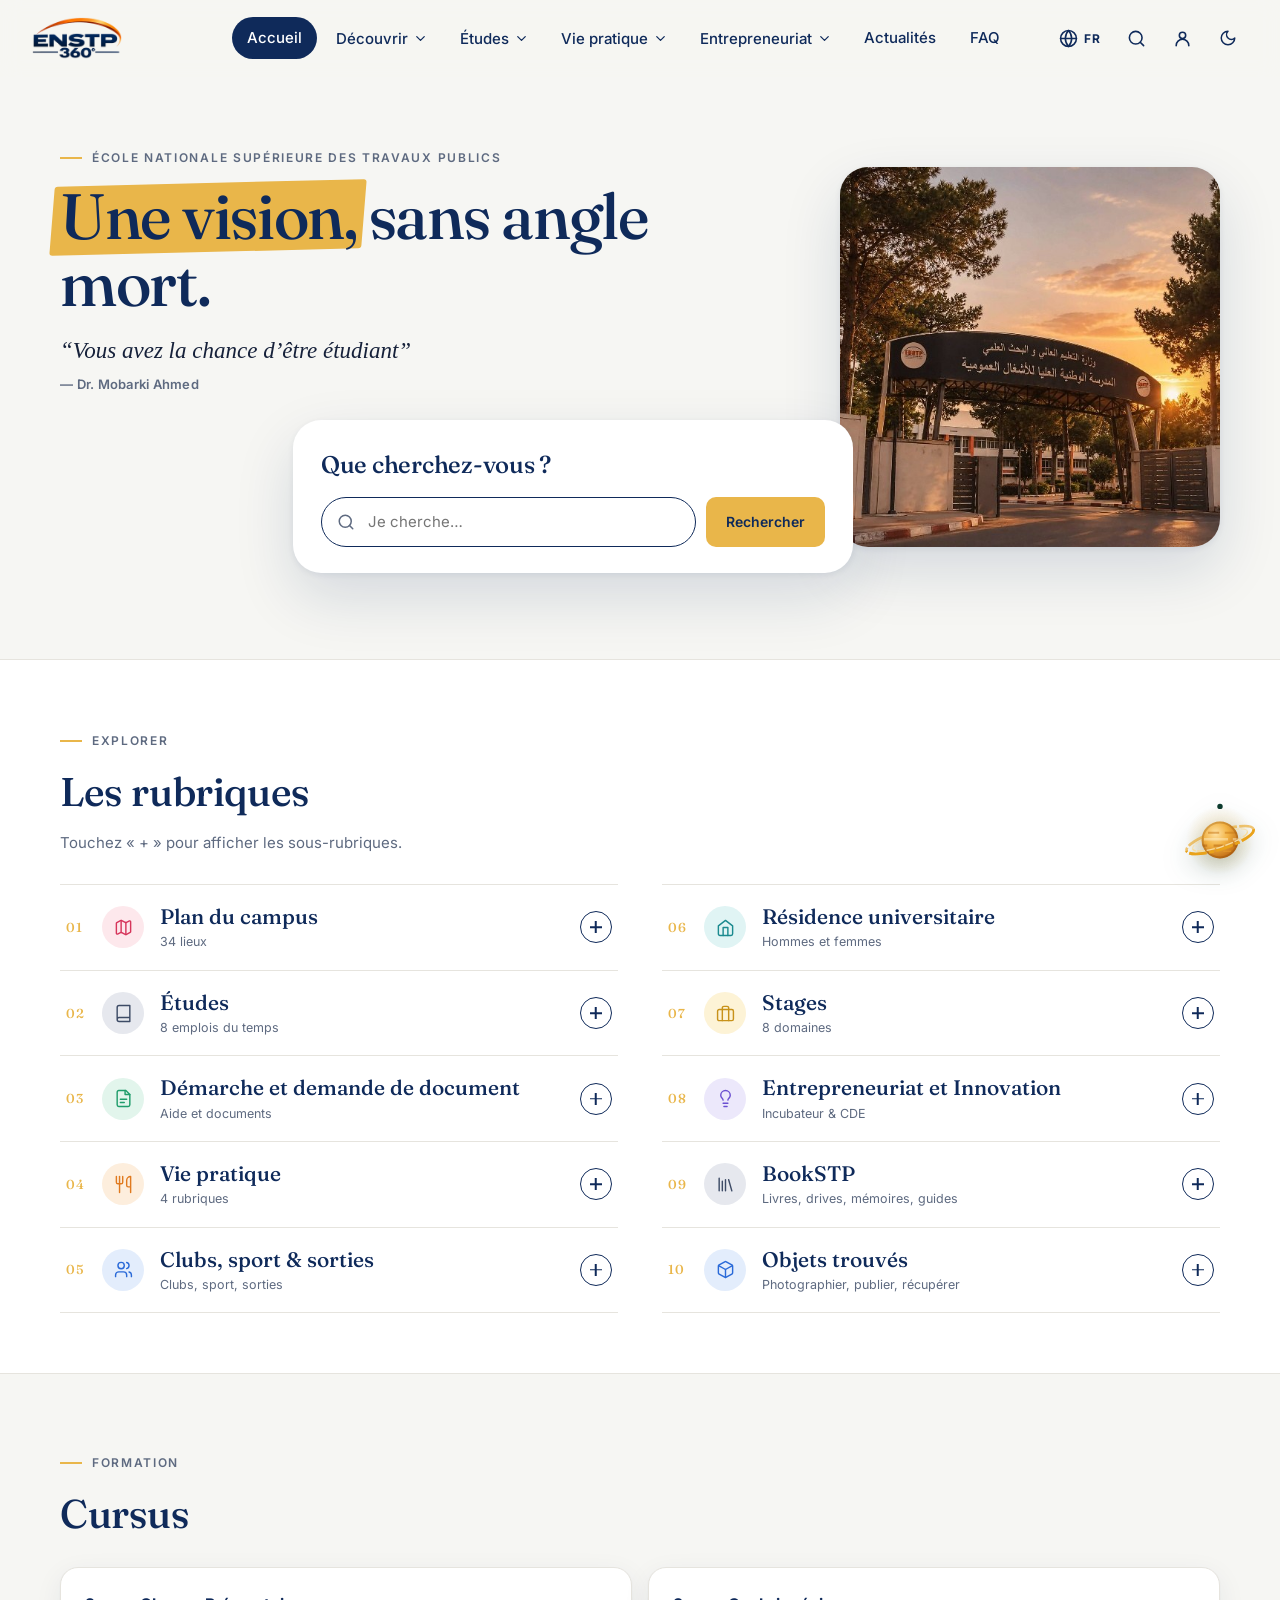
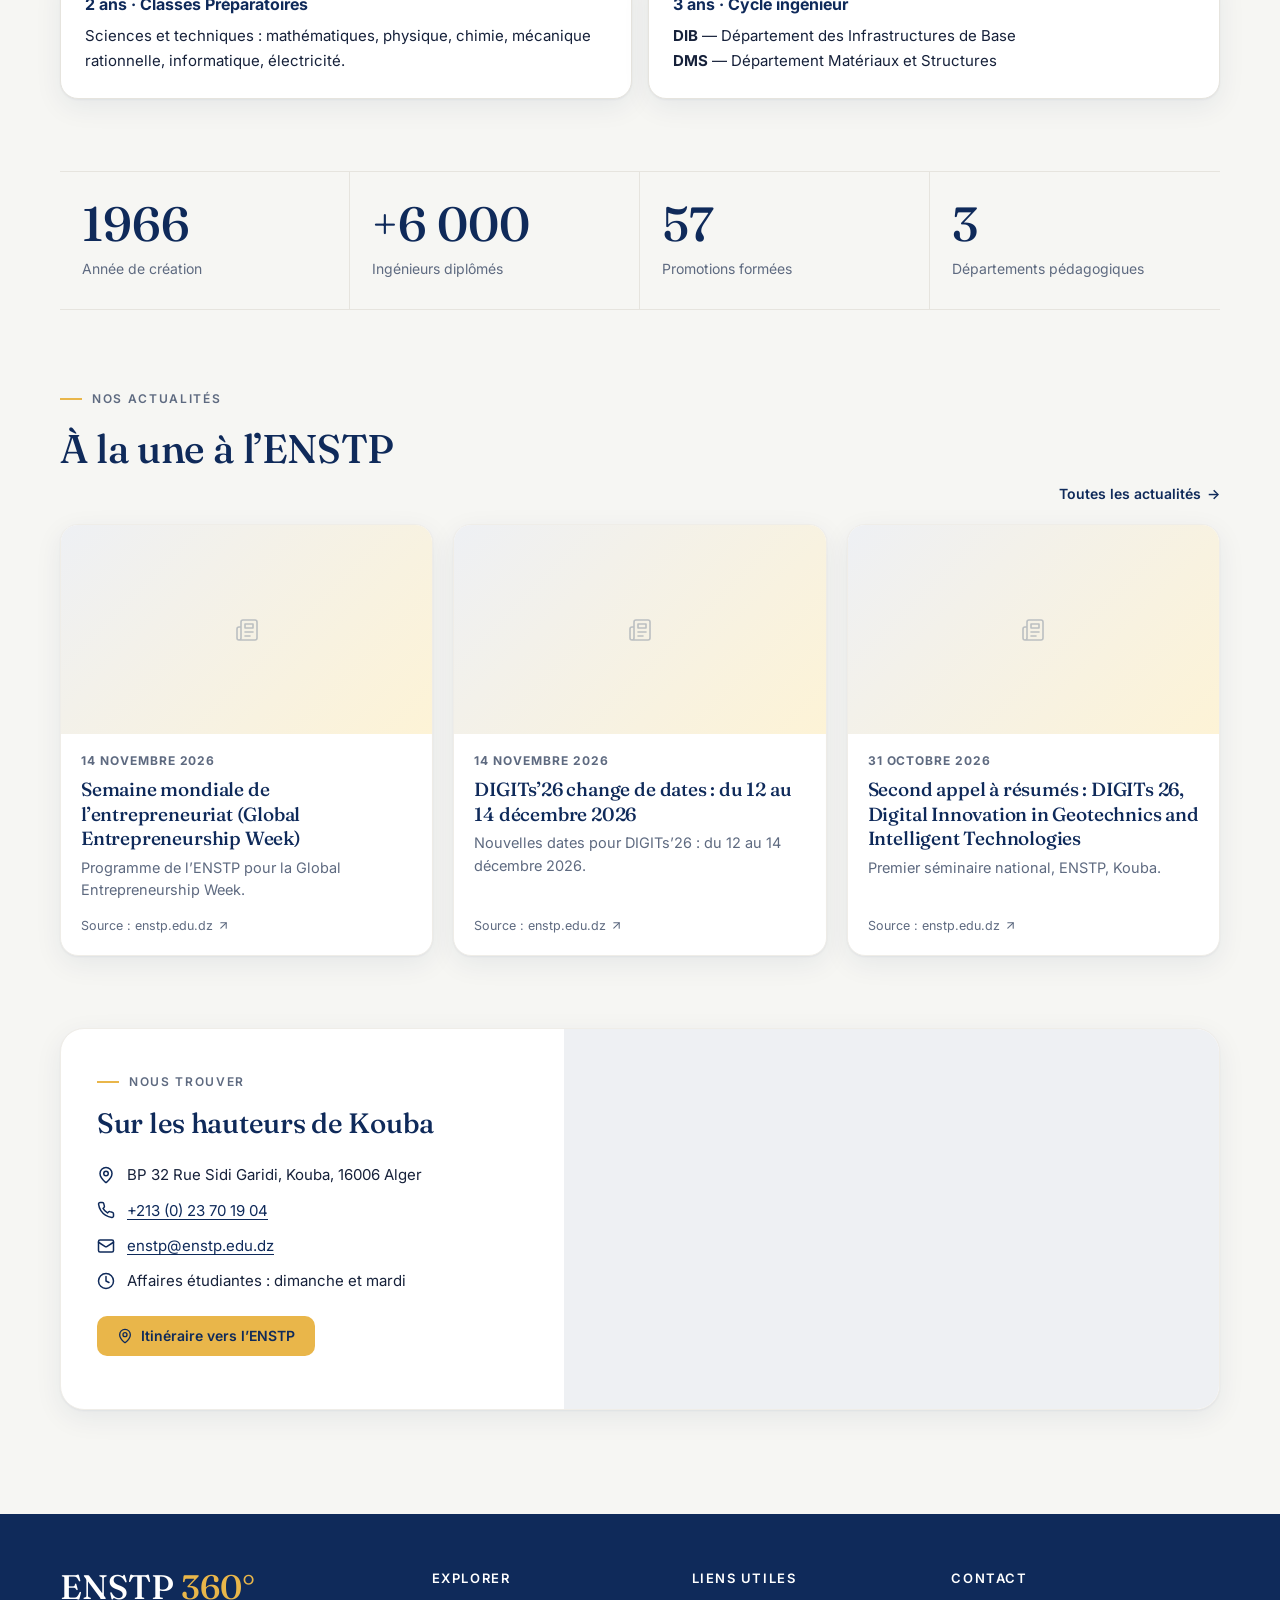
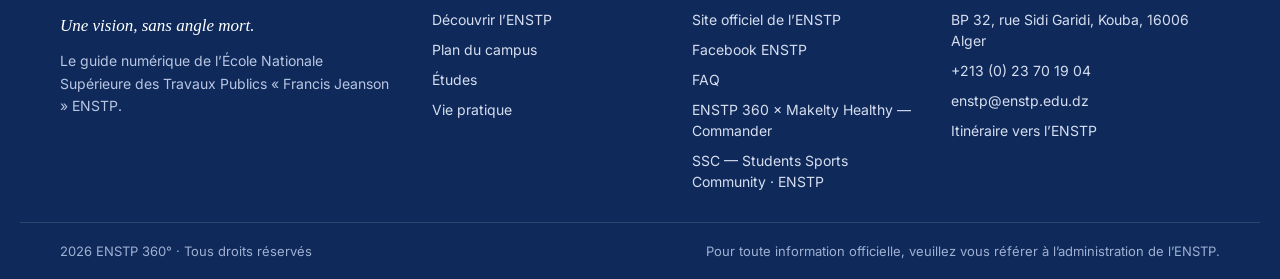
==== commit cf79a039: "Round 7 : accueil minimaliste, rubriques uniques, globe des langues, Stages par domaine, Entrepreneu" ====
--- a/index.html
+++ b/index.html
@@ -29,7 +29,7 @@
 <link rel="icon" type="image/png" sizes="64x64" href="favicon.png">
 <link rel="icon" href="favicon.ico" sizes="32x32">
 <link rel="apple-touch-icon" href="images/apple-touch-icon.png">
-<link rel="preload" as="image" href="images/alger-hero.jpg">
+<link rel="preload" as="image" href="images/v7/hero-portail-enstp.jpg">
 <link rel="preconnect" href="https://fonts.googleapis.com">
 <link rel="preconnect" href="https://fonts.gstatic.com" crossorigin>
 <link rel="stylesheet" href="https://fonts.googleapis.com/css2?family=Fraunces:opsz,wght@9..144,400;9..144,500;9..144,600&family=Inter:wght@400;500;600;700&family=Noto+Kufi+Arabic:wght@400;600;700&family=Noto+Naskh+Arabic:wght@600;700&display=swap">
@@ -986,6 +986,7 @@
 
 </style>
 <link rel="stylesheet" href="app6.css">
+<link rel="stylesheet" href="app7.css?v=7">
 <style>
 /* écran de lancement ENSTP 360 */
 #splash{position:fixed;inset:0;z-index:9999;background:#fff;display:grid;place-items:center;transition:opacity .6s ease,visibility .6s;overflow:hidden}
@@ -2800,9 +2801,9 @@
   /* ---- reply ---- */
   var TXT = {
     fr: { hi: 'Salut{n} ! Je suis Saturne, l’assistant d’ENSTP 360. Je réponds à partir du guide : cours du jour, salles, enseignants, démarches, bons plans autour de l’école.', thx: 'Avec plaisir ! Autre chose ?', bye: 'À bientôt, et bon courage pour les cours !', who: 'Je suis Saturne, l’assistant d’ENSTP 360. Je lis tout le site (rubriques, emplois du temps, plan, démarches, stages, adresses) pour vous répondre, directement sur votre appareil.', none: 'Je n’ai rien trouvé là-dessus dans le guide. Reformulez avec d’autres mots, ou essayez un de ces sujets :', more: 'Voir dans le guide', also: 'Voir aussi', ph: 'Posez votre question…', title: 'Saturne · Assistant ENSTP 360', sub: 'Répond à partir de tout le site', open: 'Ouvrir l’assistant', close: 'Fermer', send: 'Envoyer', clear: 'Effacer la conversation',
-      chips: ['Mes cours aujourd’hui', 'Où est la salle 13 ?', 'Où manger ?', 'Justifier une absence'] },
+      chips: ['Où suis-je censé être ?', 'Mon prochain cours', 'Recommande-moi un stage', 'Objets trouvés'] },
     en: { hi: 'Hi{n}! I’m Saturn, the ENSTP 360 assistant. I answer from the guide: today’s classes, rooms, teachers, paperwork and good spots around the school.', thx: 'You’re welcome! Anything else?', bye: 'See you soon, and good luck with your classes!', who: 'I’m Saturn, the ENSTP 360 assistant. I read the whole site (sections, timetables, map, procedures, internships, addresses) to answer you, right on your device.', none: 'I couldn’t find that in the guide. Try other words, or one of these topics:', more: 'See in the guide', also: 'See also', ph: 'Ask your question…', title: 'Saturn · ENSTP 360 assistant', sub: 'Answers from the whole site', open: 'Open the assistant', close: 'Close', send: 'Send', clear: 'Clear the conversation',
-      chips: ['My classes today', 'Where is room 13?', 'Where to eat?', 'Justify an absence'] },
+      chips: ['Where should I be?', 'My next class', 'Recommend an internship', 'Lost & found'] },
     ar: { hi: 'مرحبًا{n}! أنا ساتورن، مساعد ENSTP 360. أجيب انطلاقًا من الدليل: حصص اليوم، القاعات، الأساتذة، الإجراءات وأفضل الأماكن قرب المدرسة.', thx: 'على الرحب والسعة! هل من شيء آخر؟', bye: 'إلى اللقاء، وبالتوفيق في دراستك!', who: 'أنا ساتورن، مساعد ENSTP 360. أقرأ الموقع كله (الأقسام، جداول التوقيت، المخطط، الإجراءات، التربصات، العناوين) لأجيبك مباشرة على جهازك.', none: 'لم أجد شيئًا عن هذا في الدليل. جرّب كلمات أخرى أو أحد هذه المواضيع:', more: 'عرض في الدليل', also: 'انظر أيضًا', ph: 'اكتب سؤالك…', title: 'ساتورن · مساعد ENSTP 360', sub: 'يجيب انطلاقًا من الموقع كله', open: 'افتح المساعد', close: 'إغلاق', send: 'إرسال', clear: 'مسح المحادثة',
       chips: ['حصصي اليوم', 'أين القاعة 13؟', 'أين آكل؟', 'تبرير الغياب'] }
   };
@@ -2842,6 +2843,7 @@
   }
   function reply(q) {
     var n = nz(q).replace(/\s+/g, ' ').trim(), T = L2(TXT), p = parseTT(n);
+    if (window.asstHook) { var hk = window.asstHook(q, n); if (hk) return hk; }
     // follow-up to a pending timetable question ("CP1", "Groupe 3", "DMS")
     if (ctx.tt && (p.cls || p.unit != null || p.all || p.dept || p.year) && n.split(' ').length <= 4) return ttAnswer(n, p);
     if (/^(salut|bonjour|bonsoir|coucou|hello|hi|hey|slt|bjr|cc|yo|salam|السلام|سلام|مرحبا|اهلا|صباح|مساء)\b/.test(n) && n.split(' ').length <= 4) return { h: esc(T.hi.replace('{n}', profile ? ' ' + profile.name.split(' ')[0] : '')), chips: T.chips, pose: 'hai' };
@@ -2939,6 +2941,8 @@
 </script>
 <script src="edt6-data.js"></script>
 <script src="app6.js"></script>
+<script src="app7-data.js?v=7"></script>
+<script src="app7.js?v=7"></script>
 <script src="transport-hub.js" defer></script>
 </body>
 </html>
--- a/app7.css
+++ b/app7.css
@@ -0,0 +1,247 @@
+/* =====================================================================
+   ENSTP 360 · round 7 — mêmes couleurs, polices et formes que le site
+   ===================================================================== */
+
+/* ---------- en-tête : globe des langues en rideau ---------- */
+.x-lang{display:none!important}
+.g7{position:relative}
+.g7-b{width:auto!important;padding:0 10px!important;gap:6px;display:inline-flex;align-items:center}
+.g7-b span{font:700 12px var(--font-sans);letter-spacing:.04em;color:var(--ink)}
+.g7.open .g7-b{background:var(--muted)}
+.g7-p{position:absolute;top:calc(100% + 10px);inset-inline-end:-4px;min-width:200px;padding:8px;background:var(--card);border:1px solid var(--border);border-radius:16px;box-shadow:var(--shadow);z-index:70;transform-origin:top center;animation:curtain7 .32s cubic-bezier(.2,.8,.2,1)}
+.g7-p[hidden]{display:none}
+.g7-p p{margin:4px 10px 6px!important;font:600 11px var(--font-sans);letter-spacing:.12em;text-transform:uppercase;color:var(--muted-foreground)}
+.g7-p button{display:flex;align-items:center;justify-content:space-between;width:100%;gap:12px;padding:10px 12px;border-radius:10px;font:500 14.5px var(--font-sans);color:var(--foreground);text-align:start}
+.g7-p button:hover{background:var(--muted)}
+.g7-p button.on{color:var(--ink);font-weight:700}
+.g7-p button svg{color:var(--saffron)}
+@keyframes curtain7{from{opacity:0;transform:scaleY(.2) translateY(-6px);clip-path:inset(0 0 100% 0)}to{opacity:1;transform:none;clip-path:inset(0 0 0 0)}}
+@media(prefers-reduced-motion:reduce){.g7-p,.x7-drawer{animation:none!important}}
+.x-acc.is-in{color:var(--ink)}
+.x-acc.is-in:after{content:'';position:absolute;top:8px;inset-inline-end:8px;width:7px;height:7px;border-radius:50%;background:#2f9461;box-shadow:0 0 0 2px var(--card)}
+.x-acc{position:relative}
+
+/* ---------- menu mobile : panneau collé au bord droit ---------- */
+@media(max-width:1239px){
+  .x7-hd .x-tools{margin-inline-start:auto;gap:2px}
+  .x7-hd .x-hd-in{gap:8px}
+  .x7-scrim{position:fixed;inset:0;top:64px;background:rgb(10 20 30 / .38);backdrop-filter:blur(2px);z-index:48;animation:fade7 .2s}
+  .x7-drawer{position:fixed;top:64px;bottom:0;inset-inline-end:0;width:min(380px,88vw);max-height:none;border-top:0;border-inline-start:1px solid var(--border);box-shadow:var(--shadow);z-index:49;animation:sheet7 .28s cubic-bezier(.2,.8,.2,1);overflow-y:auto}
+  [dir=rtl] .x7-drawer{animation-name:sheet7r}
+  .x7-drawer .x-drawer-in{padding:8px 18px 28px;max-width:none}
+  body.menu7{overflow:hidden}
+  .x7-hd.menu-open{backdrop-filter:none!important;-webkit-backdrop-filter:none!important;background:var(--card)!important}
+}
+@media(min-width:1240px){.x7-scrim,.x7-drawer{display:none}}
+@keyframes sheet7{from{transform:translateX(40px);opacity:0}}
+@keyframes sheet7r{from{transform:translateX(-40px);opacity:0}}
+@keyframes fade7{from{opacity:0}}
+
+/* ---------- accueil minimaliste ---------- */
+.h7{padding-bottom:8px}
+.hero7{display:grid;grid-template-columns:minmax(0,1fr) minmax(280px,380px);grid-template-areas:"txt fig" "srch fig";column-gap:clamp(28px,5vw,72px);align-items:center;padding-top:clamp(28px,5vw,64px);padding-bottom:clamp(24px,4vw,48px)}
+.h7-txt{grid-area:txt;align-self:end}
+.hero7 h1{font-size:clamp(40px,5vw,66px);line-height:1.05;margin:16px 0 18px!important;letter-spacing:-.02em;color:var(--ink)}
+[dir=rtl] .hero7 h1{line-height:1.3;letter-spacing:0}
+.h7-q{margin:0;padding:0;border:0}
+.h7-q p{margin:0!important;font:italic 400 clamp(19px,1.8vw,23px)/1.45 var(--font-serif);color:var(--foreground)}
+.h7-q cite{display:block;margin-top:8px;font:600 13px var(--font-sans);font-style:normal;letter-spacing:.02em;color:var(--muted-foreground)}
+.h7-fig{grid-area:fig;margin:0;position:relative;align-self:center}
+.h7-fig img{width:100%;aspect-ratio:1/1;object-fit:cover;object-position:center 45%;border-radius:28px;box-shadow:var(--shadow);display:block}
+.h7-srch{grid-area:srch;margin:28px 0 0!important;width:min(560px,100%);position:relative;z-index:3;justify-self:end;margin-inline-end:calc(-1 * clamp(40px,6vw,110px))!important;padding:26px 28px!important}
+[dir=rtl] .h7-srch{justify-self:end}
+.h7-srch h2{font-size:24px!important;margin-bottom:14px!important}
+.h7 .rb6-band{margin-top:clamp(20px,3vw,40px)}
+.rb6.rb7-flash>summary{animation:flash7 1.6s ease}
+@keyframes flash7{0%,100%{background:transparent}25%,60%{background:var(--saffron-tint)}}
+@media(max-width:860px){
+  .hero7{grid-template-columns:1fr;grid-template-areas:"fig" "txt" "srch";padding-top:16px;row-gap:0}
+  .h7-fig{width:min(100%,520px);justify-self:center}
+  .h7-fig img{aspect-ratio:4/3;border-radius:24px}
+  .h7-txt{position:relative;z-index:2;margin:-46px 14px 0;padding:18px 20px 20px;background:var(--card);border-radius:20px;box-shadow:var(--shadow);align-self:stretch}
+  .hero7 h1{font-size:clamp(30px,8vw,42px);margin:10px 0 12px!important}
+  .h7-q p{font-size:17px}
+  .h7-srch{justify-self:stretch;width:auto;margin:16px 0 0!important;margin-inline-end:0!important;padding:20px 18px!important}
+}
+
+/* ---------- pied de page ---------- */
+.f7 .f7-tag{margin-top:12px!important;color:#fff;font:italic 500 17px var(--font-serif)}
+.f7 .fg>div p{max-width:340px}
+
+/* ---------- sous-pages ---------- */
+.sp7 .crumb a{color:inherit}
+.e7-me{display:flex;flex-wrap:wrap;align-items:center;gap:10px 14px;margin:0 0 18px;padding:14px 18px;border-radius:var(--r-m);background:var(--muted);border:1px solid var(--border);font-size:14.5px;color:var(--foreground)}
+.e7-me>svg{color:var(--ink);flex-shrink:0}
+.e7-me span{flex:1;min-width:200px}
+.e7-me .r5out{margin-inline-start:auto}
+.toast7{position:fixed;left:50%;bottom:calc(24px + env(safe-area-inset-bottom,0px));transform:translateX(-50%);z-index:120;max-width:min(92vw,520px);padding:12px 18px;border-radius:14px;background:var(--ink);color:#fff;font:600 14px var(--font-sans);box-shadow:var(--shadow);animation:pop7 .25s cubic-bezier(.2,.8,.2,1);transition:opacity .4s}
+html.dark .toast7{color:#0d2a20}
+.toast7.out{opacity:0}
+@keyframes pop7{from{transform:translate(-50%,10px);opacity:0}}
+
+/* ---------- plan du campus : étages ---------- */
+.fl7 h2{display:flex;align-items:center;gap:10px}
+.fl7-g{display:grid;grid-template-columns:repeat(auto-fill,minmax(250px,1fr));gap:12px;margin-top:14px}
+.fl7-c{display:flex;gap:14px;align-items:flex-start;text-align:start;padding:16px 18px;border-radius:var(--r-m);background:var(--card);border:1px solid var(--border);box-shadow:var(--shadow-s);transition:border-color .15s,transform .15s;color:var(--foreground)}
+.fl7-c:hover{border-color:var(--ink);transform:translateY(-2px)}
+.fl7-n{flex-shrink:0;width:34px;height:34px;border-radius:50%;display:grid;place-items:center;background:var(--ink);color:#fff;font:700 13px var(--font-sans)}
+html.dark .fl7-n{color:#0d2a20}
+.fl7-c b{display:block;font-size:15px;color:var(--ink)}
+.fl7-c ul{list-style:none;margin:6px 0 0;padding:0;font-size:14px;color:var(--muted-foreground)}
+.fl7-c li{margin:2px 0}
+.fl7-c em{font-style:normal;font-weight:700;color:var(--foreground)}
+
+/* ---------- vie pratique : logo de la clinique ---------- */
+.cl7{align-items:center}
+.cl7-logo{width:62px;height:auto;flex-shrink:0;background:#fff;border-radius:12px;padding:6px}
+.cl7-t{display:flex;flex-direction:column;gap:2px;flex:1;min-width:200px}
+
+/* ---------- likes / dislikes des services ---------- */
+.sv7{display:flex;flex-wrap:wrap;align-items:center;gap:6px;margin-top:10px}
+.sv7-b{display:inline-flex;align-items:center;gap:6px;height:32px;padding:0 11px;border-radius:999px;background:var(--card);border:1px solid var(--border);font:600 12.5px var(--font-sans);color:var(--ink);transition:border-color .15s,background .15s}
+.sv7-b b{font-variant-numeric:tabular-nums;min-width:10px}
+.sv7-b:hover{border-color:var(--ink)}
+.sv7-up.on{background:#e7f4ec;border-color:#2f9461;color:#1d6b44}
+.sv7-down.on{background:#fbecec;border-color:#c25454;color:#9b3333}
+html.dark .sv7-up.on{background:#173a2a;color:#9fe0bd}html.dark .sv7-down.on{background:#3d1f22;color:#f1b2b2}
+.sv7-t{flex-basis:100%;font-size:12px;color:var(--muted-foreground)}
+[data-cant-open]+.sv7{margin:-14px 0 22px}
+.r5collab+.sv7{margin:-6px 0 18px}
+
+/* ---------- stages ---------- */
+.rc7-tabs{flex-wrap:wrap;margin:6px 0 12px}
+.rc7-q{margin:0 0 14px}
+.rc7-n{display:block;color:var(--foreground)}
+.rc7-w{display:flex;flex-wrap:wrap;gap:6px;margin-top:6px}
+.rc7-w span{display:inline-flex;align-items:center;gap:5px;padding:2px 9px;border-radius:999px;background:var(--muted);font-size:12.5px;color:var(--muted-foreground)}
+.rc7-w i{font-style:normal;font-weight:700;color:var(--ink)}
+.rc7-t th[scope=rowgroup]{min-width:170px;vertical-align:top}
+.rp7-tabs{margin:4px 0 14px}
+.rp7-g{display:grid;grid-template-columns:repeat(auto-fill,minmax(260px,1fr));gap:14px}
+.rp7-c{padding:18px 20px;border-radius:var(--r-m);background:var(--card);border:1px solid var(--border);box-shadow:var(--shadow-s)}
+.rp7-c h3{margin:8px 0 6px!important;font-size:18px;color:var(--ink)}
+.rp7-c p{font-size:14px;color:var(--muted-foreground);margin:0 0 12px!important}
+.rp7-k{display:inline-block;padding:3px 10px;border-radius:999px;background:var(--saffron-tint);color:var(--peach-ink);font:700 11.5px var(--font-sans);letter-spacing:.03em}
+.rp7-form,.bk7-form{margin-top:22px}
+.rp7-form h3,.bk7-form h3{margin:0 0 12px!important;color:var(--ink)}
+.rp7-form select,.bk7-form select,.adm7-f select{width:100%}
+
+/* ---------- entrepreneuriat ---------- */
+.en7{display:grid;gap:36px}
+.en7-hero{display:grid;grid-template-columns:150px 1fr;gap:28px;align-items:start;padding:26px;border-radius:var(--r-l);background:var(--card);border:1px solid var(--border);box-shadow:var(--shadow)}
+.en7-logo{border-radius:20px;overflow:hidden;aspect-ratio:1;display:grid;place-items:center;padding:14px}
+.en7-logo img{width:100%;height:100%;object-fit:contain}
+.en7-hero p{font-size:16.5px;line-height:1.65;color:var(--foreground);margin:12px 0 0!important}
+.en7-s h2{font-size:clamp(24px,2.6vw,30px);margin:0 0 16px!important;color:var(--ink)}
+.en7-mg{display:grid;grid-template-columns:repeat(auto-fill,minmax(250px,1fr));gap:14px}
+.en7-m{padding:20px;border-radius:var(--r-m);background:var(--card);border:1px solid var(--border);box-shadow:var(--shadow-s)}
+.en7-ic{width:40px;height:40px;border-radius:12px;display:grid;place-items:center;background:var(--saffron-tint);color:var(--peach-ink)}
+.en7-m h3{font-size:16.5px;margin:12px 0 6px!important;color:var(--ink);font-family:var(--font-sans);font-weight:700}
+.en7-m p{font-size:14.5px;line-height:1.6;color:var(--muted-foreground);margin:0!important}
+.en7-tg{display:grid;grid-template-columns:repeat(auto-fill,minmax(230px,1fr));gap:16px}
+.en7-t{border-radius:var(--r-m);overflow:hidden;background:var(--card);border:1px solid var(--border);box-shadow:var(--shadow-s);display:flex;flex-direction:column}
+.en7-t img{width:100%;aspect-ratio:4/4.2;object-fit:cover;object-position:center 20%;display:block;background:var(--muted)}
+.en7-av{width:100%;aspect-ratio:4/4.2;display:grid;place-items:center;background:linear-gradient(135deg,var(--muted),var(--saffron-tint));font:500 54px var(--font-serif);color:var(--ink)}
+.en7-t>div{padding:14px 16px 16px}
+.en7-t h3{font-size:17px;margin:0 0 4px!important;color:var(--ink)}
+.en7-role{font-size:14px;font-weight:600;color:var(--foreground);margin:0 0 4px!important}
+.en7-st{font-size:13px;color:var(--muted-foreground);margin:0!important}
+.en7-tl{list-style:none;margin:0;padding:0;display:grid;gap:0;border-inline-start:2px solid var(--border);margin-inline-start:8px}
+.en7-tl li{position:relative;padding:0 0 22px 24px;display:flex;flex-direction:column;gap:4px}
+[dir=rtl] .en7-tl li{padding:0 24px 22px 0}
+.en7-tl li:before{content:'';position:absolute;inset-inline-start:-8px;top:4px;width:14px;height:14px;border-radius:50%;background:var(--saffron);box-shadow:0 0 0 4px var(--background)}
+.en7-tl time{font:700 12px var(--font-sans);letter-spacing:.06em;text-transform:uppercase;color:var(--peach-ink)}
+.en7-tl b{font-size:16px;color:var(--ink)}
+.en7-tl span{font-size:14.5px;line-height:1.6;color:var(--muted-foreground)}
+.en7-ct{padding:24px;border-radius:var(--r-l);background:var(--ink);color:#fff}
+.en7-ct h2{color:#fff!important}
+html.dark .en7-ct{background:var(--card);border:1px solid var(--border)}
+.en7-kv{display:grid;grid-template-columns:repeat(auto-fill,minmax(240px,1fr));gap:16px}
+.en7-kv>div{display:flex;gap:12px;align-items:flex-start}
+.en7-kv svg{flex-shrink:0;margin-top:3px;color:var(--saffron)}
+.en7-kv small{display:block;font-size:12px;opacity:.75;margin-bottom:2px}
+.en7-kv a{color:inherit;text-decoration:underline;text-underline-offset:3px;word-break:break-word}
+@media(max-width:640px){.en7-hero{grid-template-columns:1fr;padding:20px}.en7-logo{width:120px}}
+
+/* ---------- BookSTP ---------- */
+.bk7-h{margin:28px 0 12px!important;color:var(--ink)}
+.bk7-g{display:grid;grid-template-columns:repeat(auto-fill,minmax(260px,1fr));gap:12px;margin-top:14px}
+.bk7-c{position:relative;display:flex;gap:14px;padding:16px 18px;border-radius:var(--r-m);background:var(--card);border:1px solid var(--border);box-shadow:var(--shadow-s)}
+.bk7-ic{flex-shrink:0;width:44px;height:56px;border-radius:6px 10px 10px 6px;display:grid;place-items:center;background:var(--saffron-tint);color:var(--peach-ink);box-shadow:inset 4px 0 0 rgb(0 0 0 / .08)}
+.bk7-c h4{margin:0 0 2px!important;font-size:16px;color:var(--ink);padding-inline-end:24px}
+.bk7-a{margin:0 0 8px!important;font-size:14px;color:var(--muted-foreground);font-style:italic}
+.bk7-ct{margin:0 0 6px!important;font-size:13.5px;display:flex;gap:6px;align-items:center;word-break:break-word}
+.bk7-c time{font-size:12px;color:var(--muted-foreground)}
+.bk7-del{position:absolute;top:12px;inset-inline-end:12px;width:30px;height:30px;border-radius:50%;display:grid;place-items:center;color:var(--muted-foreground)}
+.bk7-del:hover{background:var(--muted);color:#c25454}
+.dr7-g{display:grid;grid-template-columns:repeat(auto-fill,minmax(250px,1fr));gap:12px;margin-top:12px}
+.dr7-c{padding:16px;border-radius:var(--r-m);background:var(--card);border:1px solid var(--border);box-shadow:var(--shadow-s);display:flex;flex-direction:column;gap:8px}
+.dr7-h{display:flex;flex-direction:column;gap:2px;margin-bottom:4px}
+.dr7-k{font:600 22px var(--font-serif);color:var(--ink)}
+.dr7-h small{font-size:13px;color:var(--muted-foreground)}
+.dr7-c a,.pf7-col{display:flex;align-items:center;gap:10px;padding:10px 12px;border-radius:12px;background:var(--muted);font-size:14px;font-weight:600;color:var(--ink);transition:background .15s}
+.dr7-c a span{flex:1}
+.dr7-c a:hover,.pf7-col:hover{background:var(--saffron-tint)}
+.pf7-col{flex-direction:column;align-items:flex-start;gap:2px;position:relative;padding:14px 40px 14px 16px;border:1px solid var(--border)}
+.pf7-col small{font-weight:500;color:var(--muted-foreground)}
+.pf7-col svg{position:absolute;top:14px;inset-inline-end:14px}
+.pf7-f{display:grid;gap:8px;margin:6px 0 18px}
+.pf7-f .xg-tabs{flex-wrap:wrap}
+.pf7-y{margin-bottom:26px}
+.pf7-y>h3{display:flex;align-items:baseline;gap:12px;margin:0 0 6px!important;padding-bottom:8px;border-bottom:1px solid var(--border);color:var(--ink)}
+.pf7-y>h3 small{font:500 13px var(--font-sans);color:var(--muted-foreground)}
+.pf7-d{display:flex;align-items:center;gap:10px;margin:16px 0 10px!important;font:600 14px var(--font-sans)!important;color:var(--foreground)}
+.pf7-dep{padding:2px 10px;border-radius:999px;background:var(--ink);color:#fff;font-size:12px;letter-spacing:.04em}
+html.dark .pf7-dep{color:#0d2a20}
+.pf7-g{display:grid;grid-template-columns:repeat(auto-fill,minmax(300px,1fr));gap:12px}
+.pf7-c{padding:16px 18px;border-radius:var(--r-m);background:var(--card);border:1px solid var(--border);box-shadow:var(--shadow-s);display:flex;flex-direction:column;gap:6px}
+.pf7-c h5{margin:0!important;font:600 15.5px/1.4 var(--font-sans)}
+.pf7-c h5 a{color:var(--ink)}
+.pf7-c h5 a:hover{text-decoration:underline;text-underline-offset:3px}
+.pf7-a{margin:0!important;font-size:13.5px;color:var(--muted-foreground)}
+.pf7-a b{color:var(--foreground);font-weight:600}
+.pf7-m{display:flex;flex-wrap:wrap;gap:6px 10px;align-items:center;margin-top:auto;padding-top:6px;font-size:12px;color:var(--muted-foreground)}
+.pf7-b{padding:2px 8px;border-radius:6px;font-weight:700;font-size:11px;letter-spacing:.04em}
+.pf7-pdf{background:#fbecec;color:#b3363b}.pf7-item{background:var(--pine-tint);color:var(--ink)}.pf7-read{background:var(--saffron-tint);color:var(--peach-ink)}
+.gu7{margin:0 0 26px;padding:22px 24px;border-radius:var(--r-l);background:var(--card);border:1px solid var(--border);box-shadow:var(--shadow-s)}
+.gu7 h3{display:flex;flex-wrap:wrap;align-items:center;gap:10px;margin:0 0 8px!important;color:var(--ink)}
+.gu7-k{padding:3px 10px;border-radius:8px;background:var(--ink);color:#fff;font:700 12px var(--font-sans);letter-spacing:.04em}
+html.dark .gu7-k{color:#0d2a20}
+.gu7>p{font-size:14.5px;line-height:1.65;color:var(--muted-foreground);margin:0 0 14px!important}
+.gu7-l{display:grid;gap:8px}
+.gu7-l a{display:flex;align-items:center;gap:12px;padding:12px 14px;border-radius:12px;background:var(--muted);color:var(--foreground);transition:background .15s}
+.gu7-l a:hover{background:var(--saffron-tint)}
+.gu7-l a>span:nth-child(2){flex:1;display:flex;flex-direction:column;gap:2px}
+.gu7-l b{font-size:14.5px;color:var(--ink)}
+.gu7-l small{font-size:12.5px;color:var(--muted-foreground)}
+.gu7-b{flex-shrink:0;min-width:42px;text-align:center;padding:3px 8px;border-radius:6px;background:var(--card);border:1px solid var(--border);font:700 11px var(--font-sans);color:var(--ink)}
+
+/* ---------- objets trouvés ---------- */
+.lf7-acts{display:flex;flex-wrap:wrap;gap:8px;margin-top:8px}
+.lf7-del{height:36px}
+
+/* ---------- compte ---------- */
+.ac7{position:relative;max-height:calc(100dvh - 32px);overflow-y:auto}
+.ac7-x{position:absolute;top:14px;inset-inline-end:14px;width:36px;height:36px;border-radius:50%;display:grid;place-items:center;color:var(--muted-foreground)}
+.ac7-x:hover{background:var(--muted)}
+.ac7-tabs{margin:6px 0 14px}
+.ac7-msg{padding:10px 14px;border-radius:12px;background:var(--saffron-tint);color:var(--peach-ink);font-size:14px;font-weight:600}
+.ac7-n{font-size:13px;color:var(--muted-foreground);margin:0!important}
+.ac7-adm{display:inline-flex;align-items:center;gap:4px;margin-inline-start:8px;padding:2px 8px;border-radius:999px;background:var(--ink);color:#fff;font-size:12px;font-weight:700}
+html.dark .ac7-adm{color:#0d2a20}
+.ac7 label small{font-weight:400;color:var(--muted-foreground)}
+
+/* ---------- administration ---------- */
+.adm7-tabs{margin:0 0 18px}
+.adm7-bar{display:flex;flex-wrap:wrap;gap:12px;margin-bottom:12px}
+.adm7-bar label{display:flex;flex-direction:column;gap:4px;font-size:13px;font-weight:600;color:var(--muted-foreground)}
+.adm7-bar select{min-width:220px;padding:10px 12px;border-radius:10px;border:1px solid var(--border);background:var(--card);color:var(--foreground)}
+.adm7-w{overflow-x:auto}
+.adm7-t{width:100%;min-width:940px;border-collapse:collapse;font-size:13px}
+.adm7-t th{text-align:start;padding:8px;font-size:12px;color:var(--muted-foreground);border-bottom:1px solid var(--border)}
+.adm7-t td{padding:5px 4px;border-bottom:1px solid var(--border)}
+.adm7-t input,.adm7-t select{width:100%;padding:7px 8px;border-radius:8px;border:1px solid var(--border);background:var(--card);color:var(--foreground);font:13px var(--font-sans)}
+.adm7-t input[size]{width:64px}
+.adm7-x{width:30px;height:30px;border-radius:50%;display:grid;place-items:center;color:var(--muted-foreground)}
+.adm7-x:hover{background:var(--muted);color:#c25454}
+@media(max-width:1239px){body.menu7 #asst{display:none}}
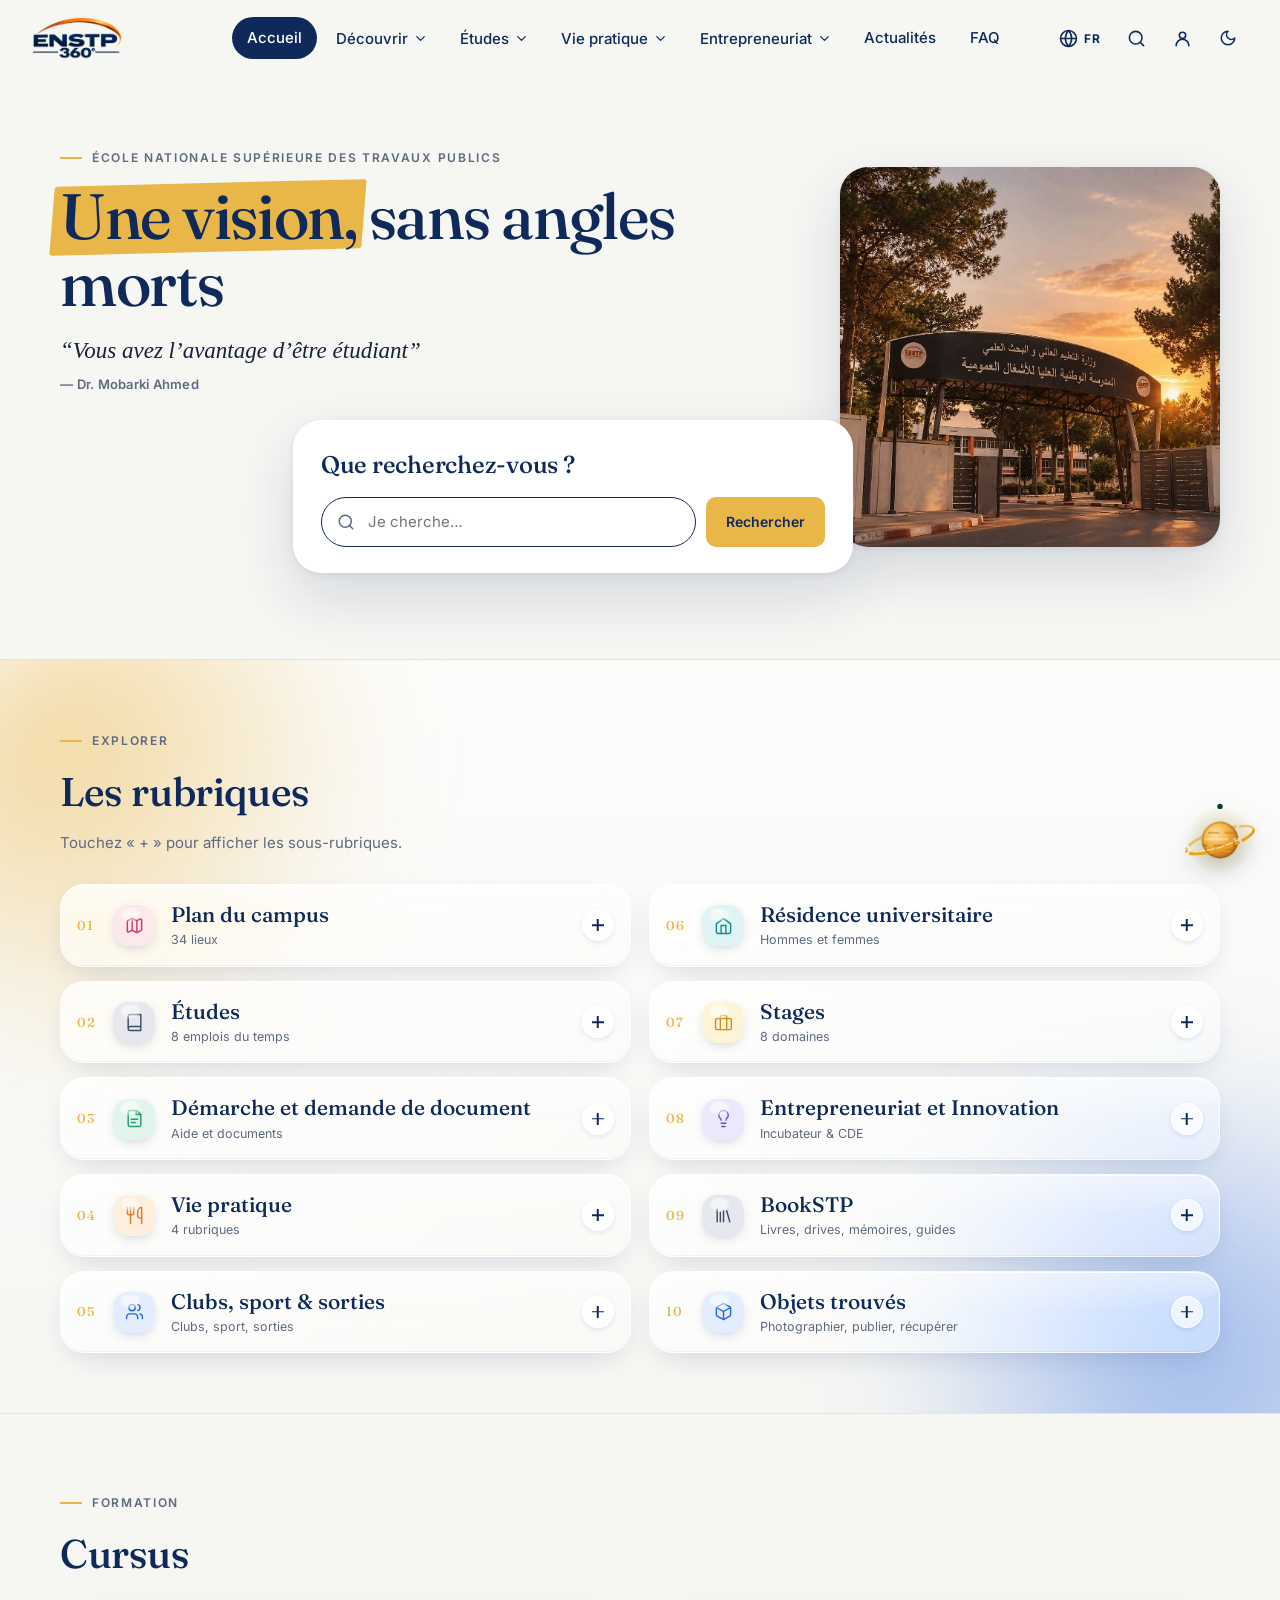
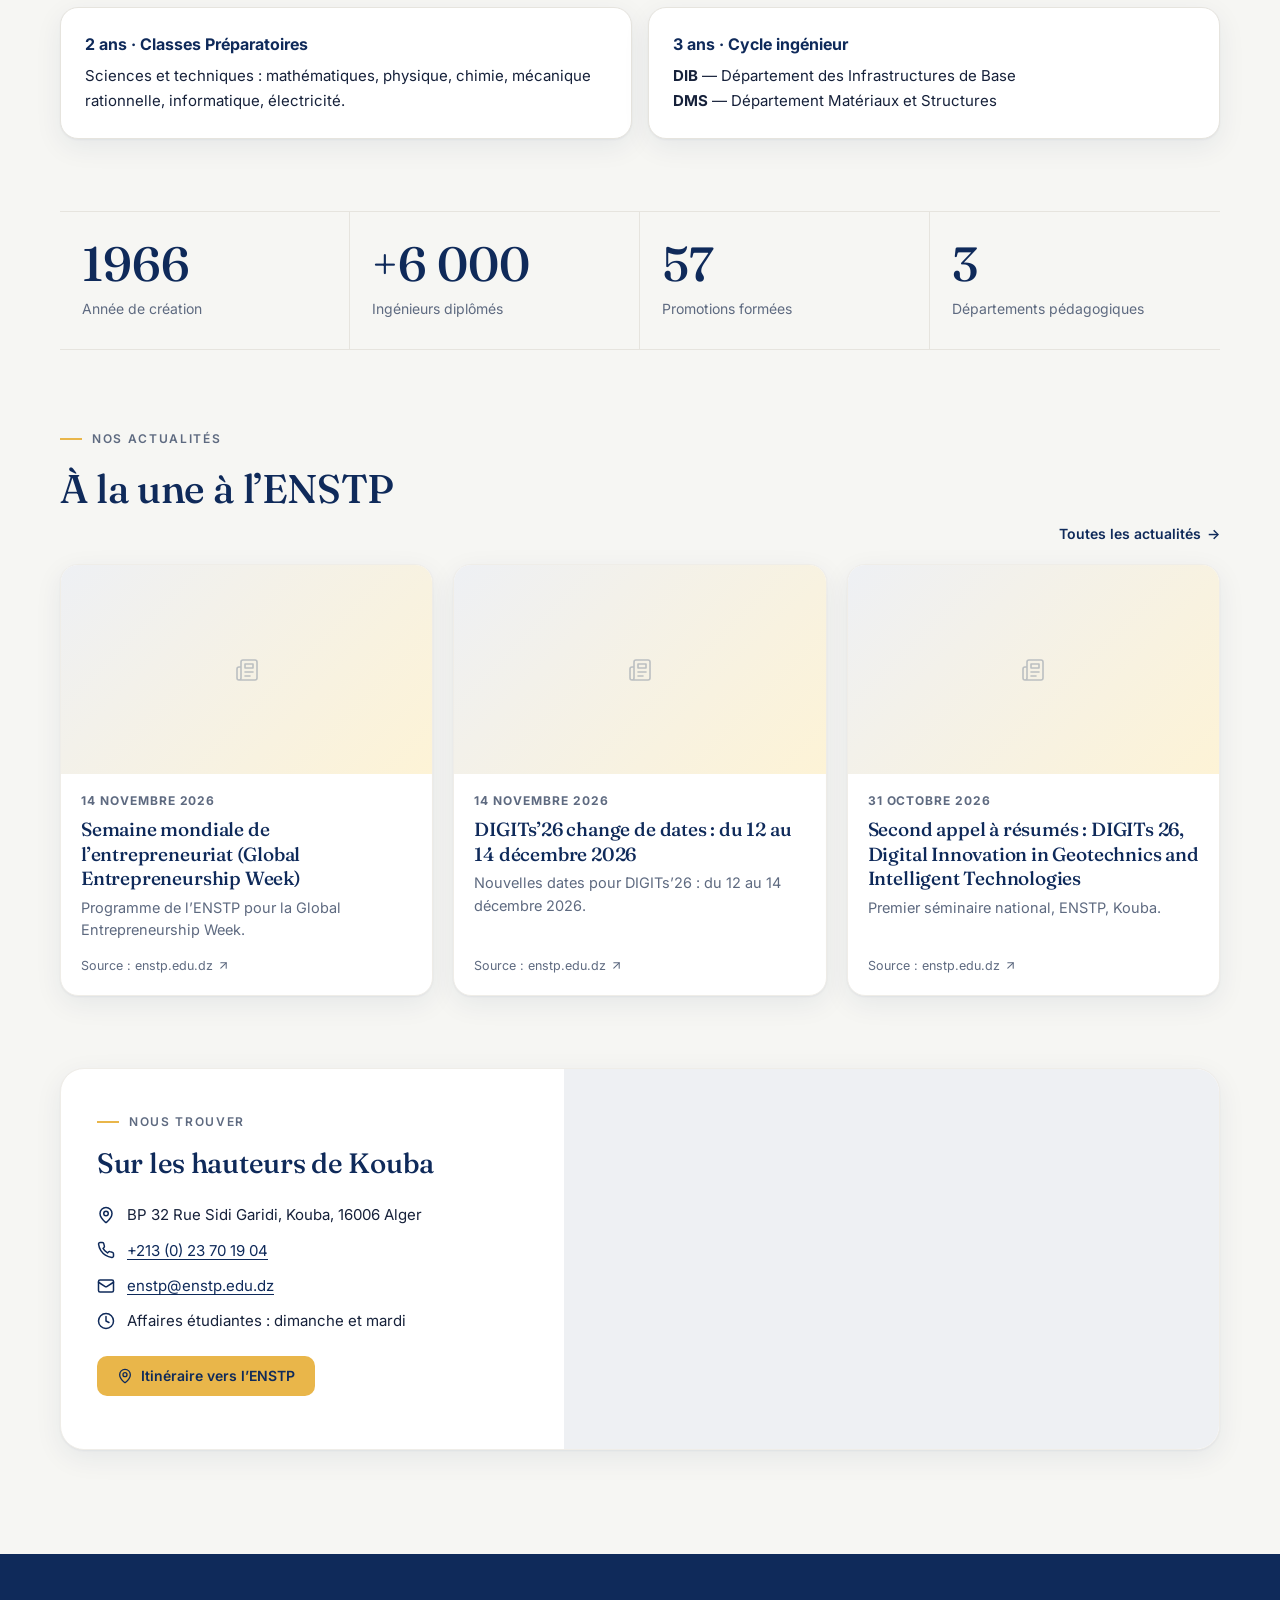
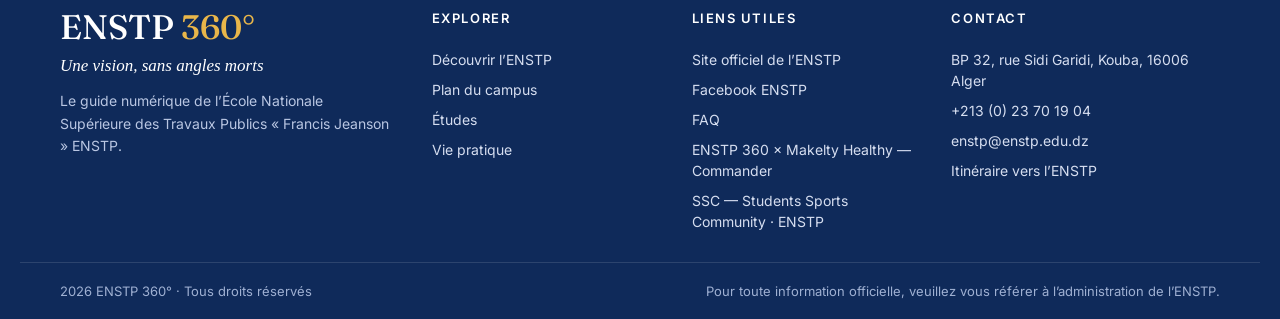
==== commit cbfc2c13: "ENSTP 360 round 8: accueil en verre, carte interactive du campus, emplois du temps par cycle, démarc" ====
--- a/index.html
+++ b/index.html
@@ -11,7 +11,7 @@
 <meta name="theme-color" content="#0f2a5a">
 <link rel="canonical" href="https://zwfh6trskt-bot.github.io/ENST-360/">
 <meta property="og:site_name" content="ENSTP 360">
-<meta property="og:title" content="ENSTP 360 · Une vision, sans angle mort.">
+<meta property="og:title" content="ENSTP 360 · Une vision, sans angles morts">
 <meta property="og:description" content="Le guide numérique de l’École Nationale Supérieure des Travaux Publics : informations, lieux, services et vie étudiante au même endroit.">
 <meta property="og:type" content="website">
 <meta property="og:locale" content="fr_DZ">
@@ -23,7 +23,7 @@
 <meta property="og:image:height" content="630">
 <meta property="og:image:alt" content="ENSTP 360 · Maqam Echahid, Alger">
 <meta name="twitter:card" content="summary_large_image">
-<meta name="twitter:title" content="ENSTP 360 · Une vision, sans angle mort.">
+<meta name="twitter:title" content="ENSTP 360 · Une vision, sans angles morts">
 <meta name="twitter:description" content="Le guide numérique de l’École Nationale Supérieure des Travaux Publics.">
 <meta name="twitter:image" content="https://zwfh6trskt-bot.github.io/ENST-360/images/og-enstp-360.jpg">
 <link rel="icon" type="image/png" sizes="64x64" href="favicon.png">
@@ -987,6 +987,7 @@
 </style>
 <link rel="stylesheet" href="app6.css">
 <link rel="stylesheet" href="app7.css?v=7">
+<link rel="stylesheet" href="app8.css?v=8">
 <style>
 /* écran de lancement ENSTP 360 */
 #splash{position:fixed;inset:0;z-index:9999;background:#fff;display:grid;place-items:center;transition:opacity .6s ease,visibility .6s;overflow:hidden}
@@ -1013,7 +1014,7 @@
 </style>
 </head>
 <body>
-<div id="splash" aria-hidden="true"><div class="sp-grid"></div><div class="sp-c"><svg viewBox="0 0 320 320"><circle class="o1" cx="160" cy="160" r="140"/><circle class="o2" cx="160" cy="160" r="140"/><g class="tk"><line x1="160" y1="14" x2="160" y2="26"/><line x1="294" y1="160" x2="306" y2="160"/><line x1="160" y1="294" x2="160" y2="306"/><line x1="14" y1="160" x2="26" y2="160"/></g><g class="dot"><circle cx="160" cy="20" r="4.5"/><circle cx="160" cy="20" r="9"/></g></svg><img src="images/enstp-360-mark.png" alt="" width="429" height="200"></div><div class="sp-tag"><i></i><span id="sp-tag">Une vision, sans angle mort.</span><i></i></div></div>
+<div id="splash" aria-hidden="true"><div class="sp-grid"></div><div class="sp-c"><svg viewBox="0 0 320 320"><circle class="o1" cx="160" cy="160" r="140"/><circle class="o2" cx="160" cy="160" r="140"/><g class="tk"><line x1="160" y1="14" x2="160" y2="26"/><line x1="294" y1="160" x2="306" y2="160"/><line x1="160" y1="294" x2="160" y2="306"/><line x1="14" y1="160" x2="26" y2="160"/></g><g class="dot"><circle cx="160" cy="20" r="4.5"/><circle cx="160" cy="20" r="9"/></g></svg><img src="images/enstp-360-mark.png" alt="" width="429" height="200"></div><div class="sp-tag"><i></i><span id="sp-tag">Une vision, sans angles morts</span><i></i></div></div>
 <script>window.__splash0=Date.now();try{var l=localStorage.getItem('enstp-go-lang'),t={en:'A vision with no blind spots.',ar:'رؤية بلا زوايا عمياء.'}[l];if(t){var e=document.getElementById('sp-tag');e.textContent=t;if(l==='ar')e.parentNode.style.letterSpacing='0';}}catch(e){}setTimeout(function(){var s=document.getElementById('splash');if(s){s.classList.add('out');setTimeout(function(){if(s.parentNode)s.parentNode.removeChild(s)},700)}},4500);</script>
 <div id="app"></div>
 <div id="overlay"></div><div id="modal"></div>
@@ -1172,7 +1173,7 @@
 var X = {
   fr: {
     tagline: 'Le guide numérique de l’ENSTP', home: 'Accueil', ecole: 'L’École', menu: 'Menu', closeMenu: 'Fermer le menu', theme: 'Mode sombre', profile: 'Mon profil',
-    h1: 'Une vision, sans angle mort.',
+    h1: 'Une vision, sans angles morts',
     lead: 'ENSTP 360 est le guide numérique de l’École Nationale Supérieure des Travaux Publics : informations, lieux, services et vie étudiante au même endroit.',
     imgAlt: 'Le Mémorial du Martyr (Maqam Echahid) entre les palmiers, à Alger', imgCap: 'Maqam Echahid, Alger',
     sH: 'Que recherchez-vous ?', sPh: 'Une salle, un enseignant, une démarche, un lieu…', sBtn: 'Rechercher', sTry: 'Suggestions',
@@ -1255,7 +1256,7 @@
 function XT() { return X[lang] || X.fr; }
 var CARDS = [['plan', 'campus', 'map'], ['etudes', 'salles', 'calendar'], ['demarches', 'services', 'file'], ['pratique', 'pratique', 'coffee'], ['vie', 'vie-etudiante', 'users'], ['residence', 'residence', 'home'], ['stages', 'stages', 'briefcase'], ['alger', 'alger', 'landmark']];
 function brandImg(cls) { return '<img class="x-logo" src="' + LOGO + '" alt="ENSTP 360" width="429" height="200">'; }
-function brandFull() { return '<img class="x-logo-ft" src="' + LOGO_FULL + '" alt="ENSTP 360 · Une vision, sans angle mort." width="565" height="300">'; }
+function brandFull() { return '<img class="x-logo-ft" src="' + LOGO_FULL + '" alt="ENSTP 360 · Une vision, sans angles morts" width="565" height="300">'; }
 function langSwitch() {
   var t = T();
   return '<div class="x-lang" role="group" aria-label="' + esc(t.language) + '">' + LANGS.map(function (l) {
@@ -2096,7 +2097,7 @@
   ar: { h: 'مساعدة سريعة', off: 'شؤون الطلبة: السيدة طباني، الأحد والثلاثاء.', q: [['فقدت بطاقة الطالب', 'مصلحة التمدرس: أبلغ عن الضياع واطلب بطاقة بديلة.'], ['نقطة خاطئة', 'أبلغ عنها عبر PROGRES ثم تواصل مع أستاذ المقياس.'], ['لدي مشكل إداري', 'شؤون الطلبة — السيدة طباني (الأحد والثلاثاء).'], ['أحتاج إلى شهادة', 'أمانة قسمك، مع بطاقة الطالب.']], s: ['مساعدة سريعة', 'الإجراءات الإدارية', 'طلب وثيقة', 'إلى من تتوجه'] }
 };
 var R5 = {
-  fr: { home: 'Accueil', eyebrow: 'École Nationale Supérieure des Travaux Publics', h1m: 'Une vision,', h1r: ' sans angle mort.', tagT: 'Kouba, Alger', imgAlt: 'Entrée de l’École Nationale Supérieure des Travaux Publics — ENSTP 360', sH: 'Que cherchez-vous ?', sPh: 'Je cherche…', browse: 'Parcourir',
+  fr: { home: 'Accueil', eyebrow: 'École Nationale Supérieure des Travaux Publics', h1m: 'Une vision,', h1r: ' sans angles morts', tagT: 'Kouba, Alger', imgAlt: 'Entrée de l’École Nationale Supérieure des Travaux Publics — ENSTP 360', sH: 'Que recherchez-vous ?', sPh: 'Je cherche…', browse: 'Parcourir',
     tiles: { decouvrir: ['Découvrir l’ENSTP', '3 départements'], campus: ['Plan de campus', '34 lieux'], salles: ['Études', '8 emplois du temps'], services: ['Démarche et demande de document', 'Aide et documents'], pratique: ['Vie pratique', '4 rubriques'], 'vie-etudiante': ['Vie hors ENSTP et clubs', 'Clubs, sport, sorties'], residence: ['Résidence universitaire', 'Hommes et femmes'], stages: ['Stages', '29 organismes'] },
     figs: [['1966', 'Année de création'], ['+6 000', 'Ingénieurs diplômés'], ['57', 'Promotions formées'], ['3', 'Départements pédagogiques']],
     newsE: 'Nos actualités', newsH: 'À la une à l’ENSTP', locE: 'Nous trouver', locH: 'Sur les hauteurs de Kouba', locAff: 'Affaires étudiantes : dimanche et mardi', route: 'Itinéraire vers l’ENSTP', curE: 'Formation',
@@ -2941,8 +2942,10 @@
 </script>
 <script src="edt6-data.js"></script>
 <script src="app6.js"></script>
-<script src="app7-data.js?v=7"></script>
-<script src="app7.js?v=7"></script>
+<script src="app7-data.js?v=7b"></script>
+<script src="app7.js?v=7b"></script>
+<script src="app8-data.js?v=8"></script>
+<script src="app8.js?v=8"></script>
 <script src="transport-hub.js" defer></script>
 </body>
 </html>
--- a/app8.css
+++ b/app8.css
@@ -0,0 +1,152 @@
+/* =====================================================================
+   ENSTP 360 · round 8
+   ===================================================================== */
+
+/* ---------- Accueil : rubriques en verre (style iOS) ---------- */
+.rb6-band{position:relative;overflow:hidden;isolation:isolate;background:linear-gradient(180deg,color-mix(in srgb,var(--card) 70%,transparent),color-mix(in srgb,var(--background,#f6f6f3) 40%,transparent))}
+.rb6-band:before,.rb6-band:after{content:"";position:absolute;z-index:-1;border-radius:50%;filter:blur(60px);opacity:.55;pointer-events:none;animation:rb8Float 18s ease-in-out infinite alternate}
+.rb6-band:before{width:min(520px,70vw);height:min(520px,70vw);left:-8%;top:-10%;background:radial-gradient(circle at 30% 30%,#e9b64a,transparent 65%)}
+.rb6-band:after{width:min(600px,80vw);height:min(600px,80vw);right:-12%;bottom:-25%;background:radial-gradient(circle at 60% 60%,#4a7fe6,transparent 62%);animation-duration:22s;animation-direction:alternate-reverse}
+@keyframes rb8Float{0%{transform:translate(0,0) scale(1)}50%{transform:translate(4%,6%) scale(1.08)}100%{transform:translate(-3%,2%) scale(.96)}}
+.rb6-grid{gap:14px 18px}
+.rb6-col{border-top:0;display:grid;gap:14px;align-content:start}
+details.rb6{position:relative;border:1px solid rgb(255 255 255 / .65);border-radius:24px;overflow:hidden;
+  background:linear-gradient(140deg,rgb(255 255 255 / .72),rgb(255 255 255 / .38));
+  -webkit-backdrop-filter:blur(20px) saturate(1.7);backdrop-filter:blur(20px) saturate(1.7);
+  box-shadow:inset 0 1px 0 rgb(255 255 255 / .9),inset 0 -1px 0 rgb(15 42 90 / .05),0 10px 30px -12px rgb(15 42 90 / .22);
+  transition:transform .35s cubic-bezier(.2,.9,.3,1.2),box-shadow .35s ease,background .35s ease}
+details.rb6:before{content:"";position:absolute;inset:0 0 auto 0;height:50%;border-radius:24px 24px 60% 60% / 24px 24px 30px 30px;background:linear-gradient(180deg,rgb(255 255 255 / .55),transparent);pointer-events:none;opacity:.7}
+details.rb6:hover{transform:translateY(-2px) scale(1.008);box-shadow:inset 0 1px 0 rgb(255 255 255 / .95),0 16px 40px -14px rgb(15 42 90 / .3)}
+details.rb6:active{transform:scale(.985)}
+details.rb6[open]{background:linear-gradient(140deg,rgb(255 255 255 / .84),rgb(255 255 255 / .5));box-shadow:inset 0 1px 0 rgb(255 255 255 / .95),0 22px 50px -18px rgb(15 42 90 / .35)}
+details.rb6>summary{padding:16px 16px;border-radius:24px;position:relative}
+details.rb6>summary:hover{background:transparent}
+details.rb6 .ico{border-radius:15px;box-shadow:inset 0 1px 0 rgb(255 255 255 / .7),0 4px 12px -4px rgb(15 42 90 / .25);position:relative;overflow:hidden}
+details.rb6 .ico:after{content:"";position:absolute;left:18%;top:8%;width:46%;height:32%;border-radius:50%;background:rgb(255 255 255 / .55);filter:blur(1px)}
+details.rb6 .acc-c{background:rgb(255 255 255 / .55);border:1px solid rgb(255 255 255 / .8);box-shadow:0 2px 6px -2px rgb(15 42 90 / .2);-webkit-backdrop-filter:blur(8px);backdrop-filter:blur(8px)}
+details.rb6[open]>summary .acc-c{background:var(--ink)}
+.rb6-b{padding:0 16px 16px 92px}
+[dir=rtl] .rb6-b{padding:0 92px 16px 16px}
+details.rb6 a.rb6-l{border-radius:14px}
+details.rb6 a.rb6-l:hover{background:rgb(255 255 255 / .6)}
+details.rb6[open] .rb6-b{animation:rb8Open .45s cubic-bezier(.2,.9,.3,1.15) both}
+@keyframes rb8Open{from{opacity:0;transform:translateY(-6px) scale(.98)}to{opacity:1;transform:none}}
+html.dark details.rb6{border-color:rgb(255 255 255 / .12);background:linear-gradient(140deg,rgb(40 56 90 / .55),rgb(20 30 52 / .4));box-shadow:inset 0 1px 0 rgb(255 255 255 / .12),0 12px 32px -14px rgb(0 0 0 / .6)}
+html.dark details.rb6:before{background:linear-gradient(180deg,rgb(255 255 255 / .08),transparent)}
+html.dark details.rb6[open]{background:linear-gradient(140deg,rgb(48 66 104 / .65),rgb(24 36 62 / .5))}
+html.dark details.rb6 a.rb6-l:hover{background:rgb(255 255 255 / .08)}
+html.dark details.rb6 .acc-c{background:rgb(255 255 255 / .12);border-color:rgb(255 255 255 / .18)}
+html.dark .rb6-band:before,html.dark .rb6-band:after{opacity:.3}
+@supports not ((backdrop-filter:blur(1px)) or (-webkit-backdrop-filter:blur(1px))){details.rb6{background:var(--card)}}
+@media(max-width:640px){.rb6-b{padding:0 12px 14px 74px}[dir=rtl] .rb6-b{padding:0 74px 14px 12px}details.rb6>summary{padding:14px 12px}.rb6-col{gap:12px}.rb6-grid{gap:12px}}
+@media(prefers-reduced-motion:reduce){.rb6-band:before,.rb6-band:after,details.rb6[open] .rb6-b{animation:none}details.rb6,details.rb6:hover{transition:none;transform:none}}
+
+/* ---------- 01 · Carte interactive du campus ---------- */
+.cm8-tip{max-width:680px}
+.cm8{position:relative;height:clamp(420px,72vh,640px);border-radius:22px;overflow:hidden;border:1px solid var(--border);background:#e9efe4;box-shadow:var(--shadow-s,0 4px 18px rgb(15 42 90 / .1));user-select:none;-webkit-user-select:none}
+.cm8-vp{position:absolute;inset:0;overflow:hidden;touch-action:none;cursor:grab;outline:none}
+.cm8-vp.drag{cursor:grabbing}
+.cm8-vp:focus-visible{box-shadow:inset 0 0 0 3px var(--saffron,#e9b64a)}
+.cm8-world{position:absolute;left:0;top:0;transform-origin:0 0;will-change:transform}
+.cm8-world img{display:block;width:100%;height:100%;pointer-events:none;image-rendering:auto}
+.cm8-rt{position:absolute;inset:0;width:100%;height:100%;pointer-events:none;overflow:visible}
+.cm8-rt-bg{fill:none;stroke:#fff;stroke-width:calc(9px * var(--cm8s,1) * 1.6);stroke-linecap:round;stroke-linejoin:round;opacity:.95}
+.cm8-rt-ln{fill:none;stroke:#1f66dd;stroke-width:calc(5px * var(--cm8s,1) * 1.6);stroke-linecap:round;stroke-linejoin:round;stroke-dasharray:calc(2px * var(--cm8s,1) * 1.6) calc(9px * var(--cm8s,1) * 1.6);animation:cm8Dash 1s linear infinite}
+@keyframes cm8Dash{to{stroke-dashoffset:calc(-22px * var(--cm8s,1) * 1.6)}}
+/* repères : taille constante à l'écran, détails selon le zoom */
+.cm8-pin{position:absolute;width:0;height:0;padding:0;margin:0;border:0;background:none;transform-origin:0 0;transform:scale(var(--cm8s,1));cursor:pointer;z-index:1}
+.cm8-dot{position:absolute;left:-13px;top:-13px;width:26px;height:26px;border-radius:50%;display:grid;place-items:center;font:700 11px/1 var(--font-sans,Inter,sans-serif);color:#fff;background:#0f2a5a;border:2px solid #fff;box-shadow:0 2px 8px rgb(0 0 0 / .35);transition:transform .2s,background .2s}
+.cm8-pin.is-room .cm8-dot{background:#e07a1f}
+.cm8-pin:hover .cm8-dot,.cm8-pin:focus-visible .cm8-dot{transform:scale(1.18)}
+.cm8-pin.on{z-index:3}.cm8-pin.on .cm8-dot{background:#1f66dd;transform:scale(1.35);box-shadow:0 0 0 6px rgb(31 102 221 / .25),0 3px 10px rgb(0 0 0 / .35);animation:cm8Pulse 1.8s ease-out infinite}
+.cm8-pin.is-a .cm8-dot{background:#1d6b52}.cm8-pin.is-b .cm8-dot{background:#e8590c}
+@keyframes cm8Pulse{0%{box-shadow:0 0 0 0 rgb(31 102 221 / .45),0 3px 10px rgb(0 0 0 / .35)}100%{box-shadow:0 0 0 14px rgb(31 102 221 / 0),0 3px 10px rgb(0 0 0 / .35)}}
+.cm8-lb{position:absolute;left:16px;top:-12px;display:none;width:max-content;max-width:150px;padding:4px 8px;border-radius:9px;background:rgb(255 255 255 / .92);color:#0f2a5a;text-align:left;box-shadow:0 2px 8px rgb(0 0 0 / .18);font:600 11px/1.25 var(--font-sans,Inter,sans-serif);pointer-events:none}
+.cm8-lb small{display:none;margin-top:2px;font:500 10px/1.3 var(--font-sans,Inter,sans-serif);color:#4b5a75}
+.cm8[data-lod="1"] .cm8-lb,.cm8[data-lod="2"] .cm8-lb,.cm8-pin.on .cm8-lb{display:block}
+.cm8[data-lod="2"] .cm8-lb small,.cm8-pin.on .cm8-lb small{display:block}
+.cm8[data-lod="2"] .cm8-lb{max-width:190px}
+/* barre du haut : recherche + filtres */
+.cm8-top{position:absolute;left:10px;right:10px;top:10px;display:flex;gap:8px;align-items:flex-start;flex-wrap:wrap;z-index:5;pointer-events:none}
+.cm8-top>*{pointer-events:auto}
+.cm8-s{position:relative;z-index:2;flex:1 1 240px;max-width:380px}
+.cm8-s label{display:flex;align-items:center;gap:8px;height:44px;padding:0 14px;border-radius:999px;background:rgb(255 255 255 / .86);-webkit-backdrop-filter:blur(14px) saturate(1.6);backdrop-filter:blur(14px) saturate(1.6);border:1px solid rgb(255 255 255 / .9);box-shadow:0 6px 20px -8px rgb(15 42 90 / .35);color:#5e6a80}
+.cm8-s input{flex:1;min-width:0;border:0;background:none;outline:none;font:500 14px var(--font-sans,Inter,sans-serif);color:#0f2a5a}
+.cm8-res{position:absolute;left:0;right:0;top:50px;max-height:260px;overflow:auto;padding:6px;border-radius:16px;background:rgb(255 255 255 / .96);-webkit-backdrop-filter:blur(14px);backdrop-filter:blur(14px);box-shadow:0 14px 36px -10px rgb(15 42 90 / .4)}
+.cm8-res button{display:flex;gap:8px;align-items:center;width:100%;padding:9px 10px;border:0;border-radius:10px;background:none;text-align:left;font:500 13.5px/1.3 var(--font-sans,Inter,sans-serif);color:#0f2a5a;cursor:pointer}
+.cm8-res button:hover,.cm8-res button:focus-visible{background:#eef3fc}
+.cm8-res button svg{color:#e07a1f;flex-shrink:0}
+.cm8-res p{margin:6px 10px;font-size:13px;color:#5e6a80}
+.cm8-tabs{display:flex;padding:4px;border-radius:999px;background:rgb(255 255 255 / .8);-webkit-backdrop-filter:blur(14px);backdrop-filter:blur(14px);border:1px solid rgb(255 255 255 / .9);box-shadow:0 6px 20px -8px rgb(15 42 90 / .35)}
+.cm8-tabs button{border:0;background:none;padding:8px 12px;border-radius:999px;font:600 12.5px var(--font-sans,Inter,sans-serif);color:#3d4b66;cursor:pointer;white-space:nowrap;transition:background .2s,color .2s}
+.cm8-tabs button.on{background:#0f2a5a;color:#fff}
+/* photo du lieu, en haut à droite */
+.cm8-ph{position:absolute;right:10px;top:64px;z-index:4;margin:0;width:clamp(132px,26%,220px);border-radius:16px;overflow:hidden;background:#fff;border:2px solid #fff;box-shadow:0 12px 30px -8px rgb(15 42 90 / .5)}
+.cm8-ph img{display:block;width:100%;aspect-ratio:4/3;object-fit:cover}
+.cm8-ph figcaption{padding:6px 9px 8px;font:600 11.5px/1.3 var(--font-sans,Inter,sans-serif);color:#0f2a5a}
+.cm8-ph figcaption small{display:block;font-weight:500;font-size:10.5px;color:#5e6a80}
+.cm8-ph.pop{animation:cm8Pop .35s cubic-bezier(.2,.9,.3,1.3)}
+@keyframes cm8Pop{from{opacity:0;transform:translateY(-6px) scale(.92)}to{opacity:1;transform:none}}
+.cm8-noph{aspect-ratio:4/3;display:grid;place-items:center;align-content:center;gap:6px;background:#eef1f6;color:#8390a8;font-size:11px}
+/* commandes de zoom */
+.cm8-ctl{position:absolute;right:10px;bottom:84px;z-index:4;display:grid;border-radius:16px;overflow:hidden;background:rgb(255 255 255 / .88);-webkit-backdrop-filter:blur(14px);backdrop-filter:blur(14px);border:1px solid rgb(255 255 255 / .9);box-shadow:0 8px 24px -8px rgb(15 42 90 / .4)}
+.cm8-ctl button{width:44px;height:44px;display:grid;place-items:center;border:0;background:none;color:#0f2a5a;cursor:pointer}
+.cm8-ctl button+button{border-top:1px solid rgb(15 42 90 / .08)}
+.cm8-ctl button:hover{background:rgb(15 42 90 / .06)}
+.cm8-zoom{position:absolute;left:12px;bottom:92px;z-index:4;width:5px;height:80px;border-radius:9px;background:rgb(255 255 255 / .7);box-shadow:0 1px 4px rgb(0 0 0 / .15);display:flex;align-items:flex-end;overflow:hidden}
+.cm8-zoom i{display:block;width:100%;height:0;background:#1f66dd;border-radius:9px;transition:height .15s}
+.cm8-hint{position:absolute;left:50%;top:50%;transform:translate(-50%,-50%);z-index:6;padding:10px 16px;border-radius:999px;background:rgb(15 42 90 / .82);color:#fff;font:600 13px var(--font-sans,Inter,sans-serif);pointer-events:none}
+/* fiche du lieu */
+.cm8-card{position:absolute;left:10px;right:10px;bottom:10px;z-index:5;display:none;align-items:center;gap:12px;padding:12px 12px 12px 14px;border-radius:18px;background:rgb(255 255 255 / .92);-webkit-backdrop-filter:blur(16px) saturate(1.6);backdrop-filter:blur(16px) saturate(1.6);border:1px solid rgb(255 255 255 / .95);box-shadow:0 14px 36px -10px rgb(15 42 90 / .45);color:#0f2a5a}
+.cm8-card.on{display:flex;animation:cm8Pop .3s ease}
+.cm8-card>div{flex:1;min-width:0;display:grid;gap:2px}
+.cm8-card b{font:600 15px/1.3 var(--font-sans,Inter,sans-serif)}
+.cm8-card small{font-size:12px;color:#5e6a80}
+.cm8-note{display:flex;gap:4px;align-items:flex-start}
+.cm8-n{flex-shrink:0;width:34px;height:34px;border-radius:50%;display:grid;place-items:center;background:#1f66dd;color:#fff;font:700 13px var(--font-sans,Inter,sans-serif)}
+.cm8-card .r5btn{flex-shrink:0;display:inline-flex;align-items:center;gap:6px;font-size:13px;padding:9px 12px}
+.cm8-x{flex-shrink:0;width:32px;height:32px;border-radius:50%;border:0;background:rgb(15 42 90 / .07);color:#0f2a5a;display:grid;place-items:center;cursor:pointer}
+/* itinéraire */
+.cm8-it{display:flex;flex-wrap:wrap;gap:10px 14px;align-items:flex-end;margin-top:14px;padding:14px 16px;border-radius:16px;border:1px solid var(--border);background:var(--card)}
+.cm8-it>b{display:flex;align-items:center;gap:6px;width:100%;font-size:14px;color:var(--ink)}
+.cm8-it label{display:grid;gap:4px;flex:1 1 200px;font-size:12.5px;color:var(--muted-foreground)}
+.cm8-it select{height:40px;border-radius:10px;border:1px solid var(--border);background:var(--background,#fff);color:var(--foreground,#16213a);padding:0 10px;font:500 14px var(--font-sans,Inter,sans-serif);max-width:100%}
+/* plein écran */
+.cm8.cm8-fs{position:fixed;inset:0;z-index:200;height:auto;border-radius:0;border:0}
+body.cm8-lock{overflow:hidden}
+@media(max-width:640px){
+  .cm8{height:clamp(420px,68vh,560px);border-radius:18px}
+  .cm8-s{flex-basis:100%;max-width:none}
+  .cm8-ph{top:112px;width:132px}
+  .cm8-card{flex-wrap:wrap}.cm8-card .r5btn{order:3;width:100%;justify-content:center}
+  .cm8-card .r5btn span{white-space:normal}
+}
+html.dark .cm8{background:#1b2433}
+html.dark .cm8-world img{filter:brightness(.88) saturate(.95)}
+@media(prefers-reduced-motion:reduce){.cm8-pin.on .cm8-dot,.cm8-rt-ln,.cm8-ph.pop,.cm8-card.on{animation:none}}
+
+/* ---------- 02 · Emplois du temps ---------- */
+.e8-pick .e6-step+.e6-step{animation:rb8Open .3s ease both}
+
+/* ---------- 03 · Démarches ---------- */
+.sv-item:not([open]) .sv8-x,.sv-item:not([open]) .sv8-pay,.sv-item:not([open]) .sv8-h,.sv-item:not([open]) .sv8-btn{display:none}
+.sv8-h{margin:0 0 6px;font-size:.85rem;font-weight:600;color:var(--ink)}
+.sv8-pay{display:grid;gap:8px;margin:0 0 .9rem}
+.sv8-pay a{display:flex;gap:10px;align-items:center;padding:10px 12px;border-radius:12px;border:1px solid var(--border);background:color-mix(in srgb,var(--primary,#0f2a5a) 5%,var(--card));text-decoration:none}
+.sv8-pay a span{display:grid;min-width:0}
+.sv8-pay a b{font-size:.9rem;color:var(--ink)}
+.sv8-pay a small{font-size:.72rem;color:var(--muted-foreground);font-weight:500;overflow-wrap:anywhere}
+.sv8-pay a svg{flex-shrink:0;color:var(--saffron,#e9b64a)}
+.sv8-x{padding:0 0 .8rem;font-size:.92rem}
+.sv8-btn{margin:0 0 .9rem}
+
+/* ---------- 06 · Résidences des filles ---------- */
+.wr8-soon{position:absolute;right:12px;bottom:12px;padding:4px 10px;border-radius:999px;background:rgb(255 255 255 / .9);color:#0f2a5a;font:600 11.5px var(--font-sans,Inter,sans-serif)}
+.wr8 .wr6-b p{flex:0 0 auto}
+.wr8-cl{display:flex;gap:6px;align-items:center;font-size:13px;color:var(--foreground);padding:8px 10px;border-radius:10px;background:color-mix(in srgb,var(--saffron,#e9b64a) 14%,var(--card))}
+.wr8-cl svg{color:var(--saffron,#e9b64a);flex-shrink:0}
+.wr8-av{border:1px solid var(--border);border-radius:12px;padding:0 12px;flex:1}
+.wr8-av summary{cursor:pointer;padding:9px 0;font-weight:600;font-size:13.5px;color:var(--ink)}
+.wr8-av p{display:block!important;font-size:13px!important;line-height:1.6;margin:0 0 10px}
+.cm8:has(.cm8-card.on) .cm8-ctl{bottom:118px}.cm8:has(.cm8-card.on) .cm8-zoom{bottom:126px}
+@media(max-width:640px){.cm8:has(.cm8-card.on) .cm8-ctl{bottom:168px}.cm8:has(.cm8-card.on) .cm8-zoom{bottom:176px}.cm8-card small[lang=ar]{display:none}.cm8-ctl button{width:40px;height:40px}}
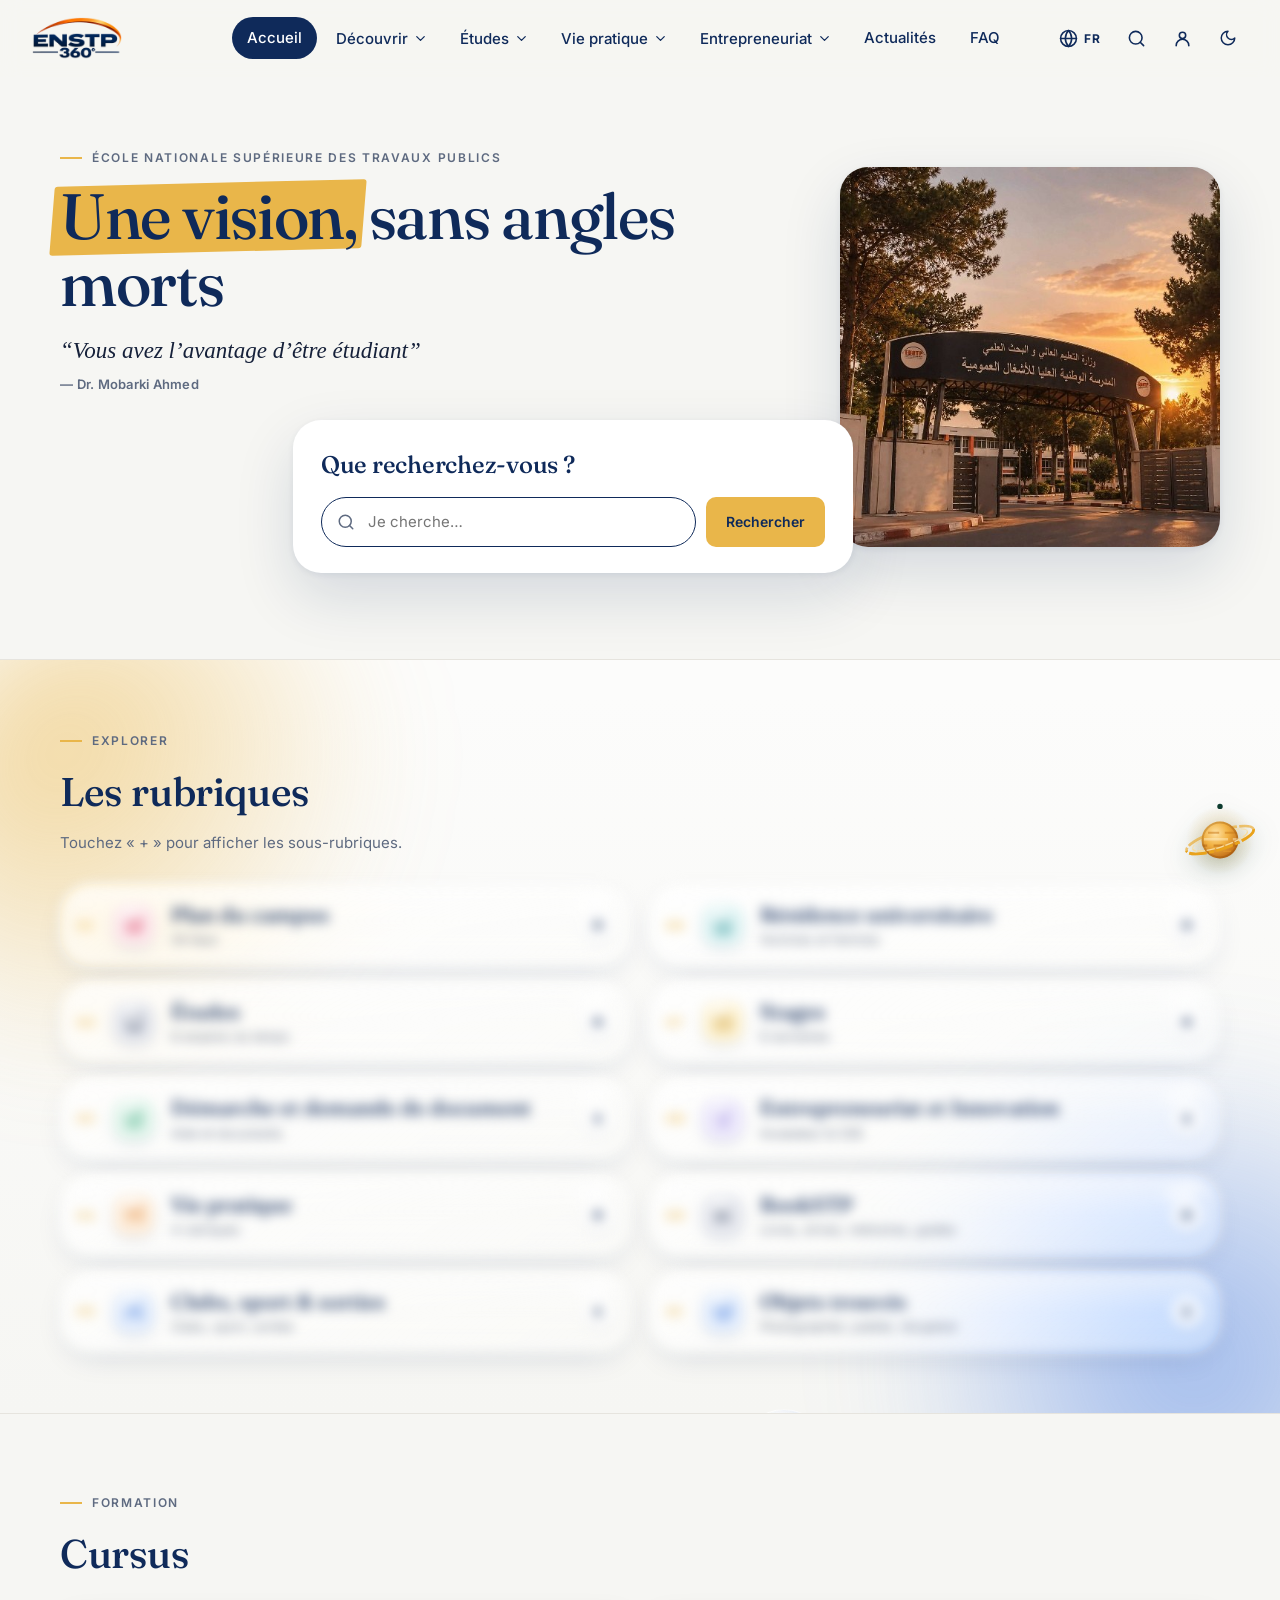
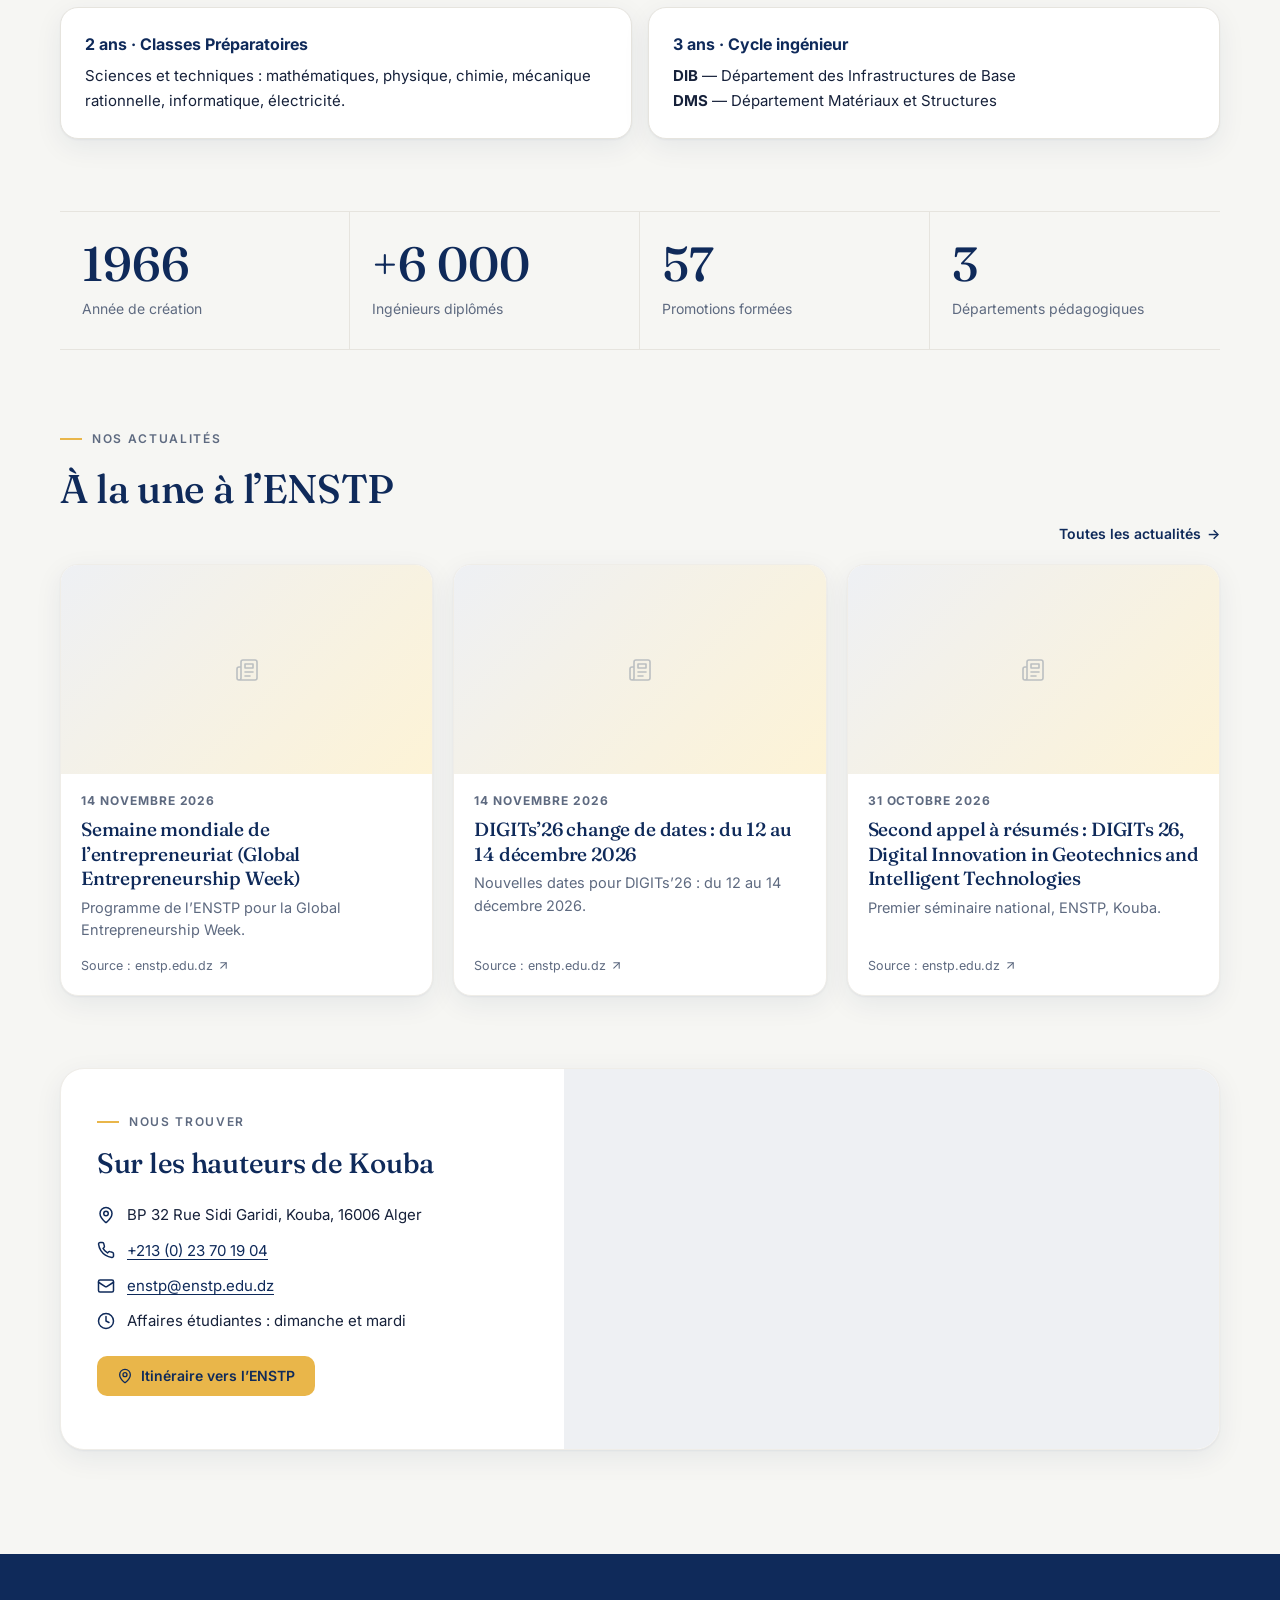
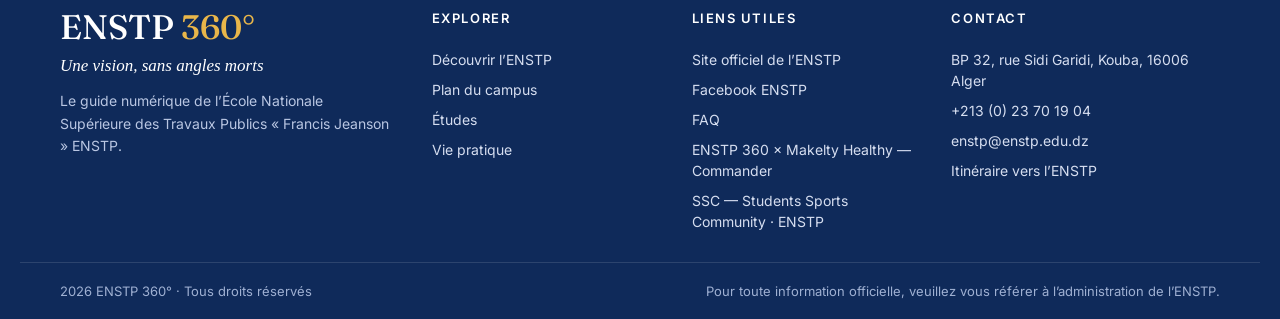
==== commit f438aedf: "Accueil : rubriques en bulles qui apparaissent et disparaissent au défilement Co-Authored-By: Claude" ====
--- a/index.html
+++ b/index.html
@@ -987,7 +987,7 @@
 </style>
 <link rel="stylesheet" href="app6.css">
 <link rel="stylesheet" href="app7.css?v=7">
-<link rel="stylesheet" href="app8.css?v=8">
+<link rel="stylesheet" href="app8.css?v=8c">
 <style>
 /* écran de lancement ENSTP 360 */
 #splash{position:fixed;inset:0;z-index:9999;background:#fff;display:grid;place-items:center;transition:opacity .6s ease,visibility .6s;overflow:hidden}
@@ -2942,10 +2942,10 @@
 </script>
 <script src="edt6-data.js"></script>
 <script src="app6.js"></script>
-<script src="app7-data.js?v=7b"></script>
+<script src="app7-data.js?v=7c"></script>
 <script src="app7.js?v=7b"></script>
-<script src="app8-data.js?v=8"></script>
-<script src="app8.js?v=8"></script>
+<script src="app8-data.js?v=8b"></script>
+<script src="app8.js?v=8c"></script>
 <script src="transport-hub.js" defer></script>
 </body>
 </html>
--- a/app8.css
+++ b/app8.css
@@ -150,3 +150,40 @@
 .wr8-av p{display:block!important;font-size:13px!important;line-height:1.6;margin:0 0 10px}
 .cm8:has(.cm8-card.on) .cm8-ctl{bottom:118px}.cm8:has(.cm8-card.on) .cm8-zoom{bottom:126px}
 @media(max-width:640px){.cm8:has(.cm8-card.on) .cm8-ctl{bottom:168px}.cm8:has(.cm8-card.on) .cm8-zoom{bottom:176px}.cm8-card small[lang=ar]{display:none}.cm8-ctl button{width:40px;height:40px}}
+
+/* ---------- Saturne : sur téléphone, laisser de la place autour pour fermer d'un toucher ---------- */
+@media(max-width:700px){#asst .as-panel{height:min(600px,calc(100dvh - 170px))}}
+
+/* ---------- Accueil : rubriques en bulles, apparition / disparition au défilement ---------- */
+.rb8-bub{position:absolute;inset:0;z-index:-1;overflow:hidden;pointer-events:none}
+.rb8-bub i{position:absolute;bottom:-80px;border-radius:50%;
+  background:radial-gradient(circle at 30% 28%,rgb(255 255 255 / .95) 0 8%,rgb(255 255 255 / .25) 22%,rgb(120 160 235 / .14) 60%,rgb(233 182 74 / .22) 100%);
+  border:1px solid rgb(255 255 255 / .7);box-shadow:inset -4px -6px 14px rgb(74 127 230 / .18),inset 3px 4px 10px rgb(255 255 255 / .6);
+  animation:rb8Rise linear infinite}
+.rb8-bub i:nth-child(1){left:4%;width:46px;height:46px;animation-duration:16s}
+.rb8-bub i:nth-child(2){left:14%;width:22px;height:22px;animation-duration:11s;animation-delay:-4s}
+.rb8-bub i:nth-child(3){left:24%;width:70px;height:70px;animation-duration:21s;animation-delay:-9s}
+.rb8-bub i:nth-child(4){left:33%;width:30px;height:30px;animation-duration:13s;animation-delay:-2s}
+.rb8-bub i:nth-child(5){left:42%;width:54px;height:54px;animation-duration:18s;animation-delay:-12s}
+.rb8-bub i:nth-child(6){left:51%;width:18px;height:18px;animation-duration:10s;animation-delay:-6s}
+.rb8-bub i:nth-child(7){left:58%;width:84px;height:84px;animation-duration:24s;animation-delay:-15s}
+.rb8-bub i:nth-child(8){left:66%;width:26px;height:26px;animation-duration:12s;animation-delay:-3s}
+.rb8-bub i:nth-child(9){left:73%;width:60px;height:60px;animation-duration:19s;animation-delay:-7s}
+.rb8-bub i:nth-child(10){left:81%;width:20px;height:20px;animation-duration:9s;animation-delay:-1s}
+.rb8-bub i:nth-child(11){left:88%;width:44px;height:44px;animation-duration:15s;animation-delay:-10s}
+.rb8-bub i:nth-child(12){left:94%;width:28px;height:28px;animation-duration:13s;animation-delay:-5s}
+.rb8-bub i:nth-child(13){left:9%;width:34px;height:34px;animation-duration:17s;animation-delay:-13s}
+.rb8-bub i:nth-child(14){left:47%;width:38px;height:38px;animation-duration:20s;animation-delay:-17s}
+@keyframes rb8Rise{0%{transform:translate(0,0) scale(.8);opacity:0}10%{opacity:.9}50%{transform:translate(18px,-55vh) scale(1)}90%{opacity:.8}100%{transform:translate(-14px,-115vh) scale(1.1);opacity:0}}
+details.rb6.rb8-b{border-radius:32px;opacity:0;transform:translateY(46px) scale(.82);filter:blur(6px);
+  transition:opacity .55s ease calc(var(--rb8i,0) * 90ms),transform .7s cubic-bezier(.18,1.35,.4,1) calc(var(--rb8i,0) * 90ms),filter .55s ease calc(var(--rb8i,0) * 90ms),box-shadow .35s ease,background .35s ease}
+details.rb6.rb8-b.rb8-in{opacity:1;transform:none;filter:none}
+details.rb6.rb8-b.rb8-in:hover{transform:translateY(-3px) scale(1.012)}
+details.rb6.rb8-b.rb8-in:active{transform:scale(.97)}
+details.rb6.rb8-b>summary{border-radius:32px}
+details.rb6.rb8-b:after{content:"";position:absolute;right:18px;top:10px;width:38px;height:14px;border-radius:50%;background:rgb(255 255 255 / .75);filter:blur(2px);transform:rotate(-12deg);pointer-events:none;opacity:.8}
+details.rb6.rb8-b.rb8-in .ico{animation:rb8Bob 4.5s ease-in-out infinite;animation-delay:calc(var(--rb8i,0) * -1.3s)}
+@keyframes rb8Bob{0%,100%{transform:translateY(0)}50%{transform:translateY(-3px)}}
+html.dark details.rb6.rb8-b:after{background:rgb(255 255 255 / .18)}
+html.dark .rb8-bub i{opacity:.5}
+@media(prefers-reduced-motion:reduce){.rb8-bub{display:none}details.rb6.rb8-b{opacity:1;transform:none;filter:none;transition:none}details.rb6.rb8-b.rb8-in .ico{animation:none}}
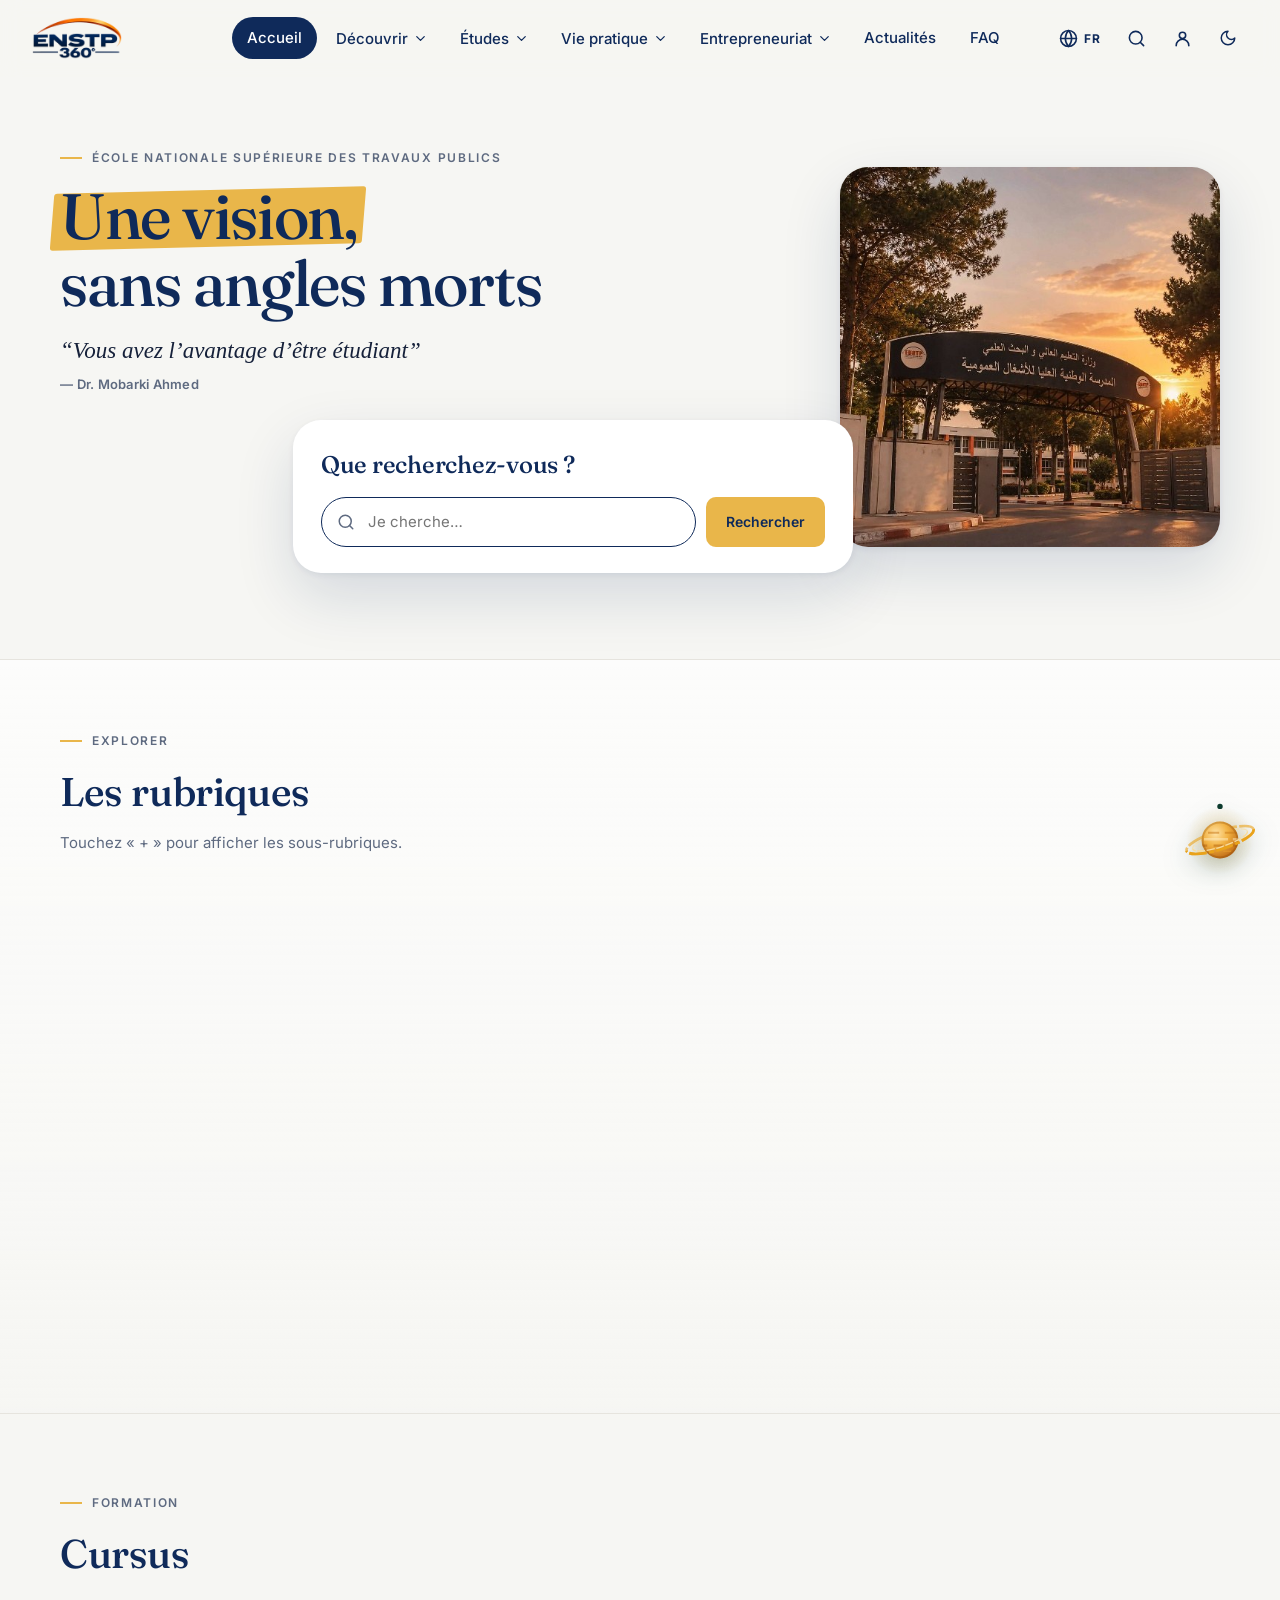
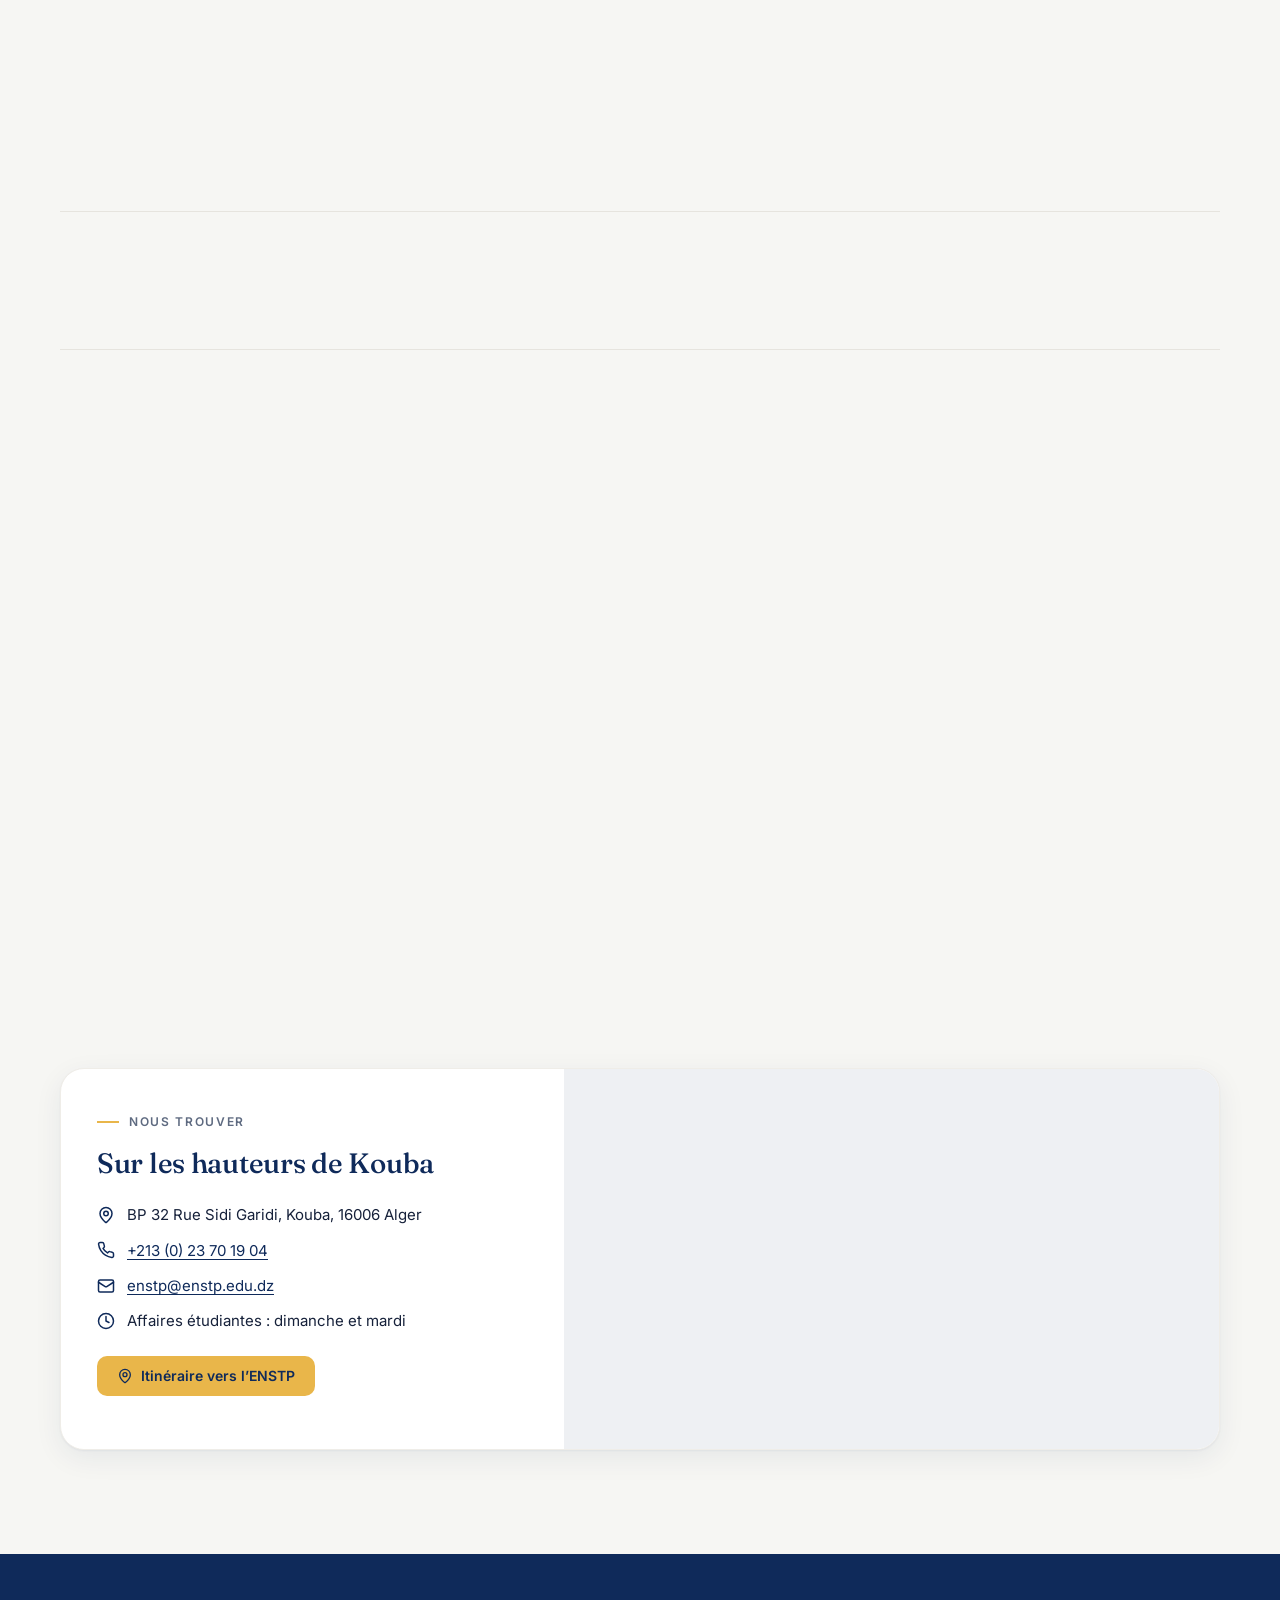
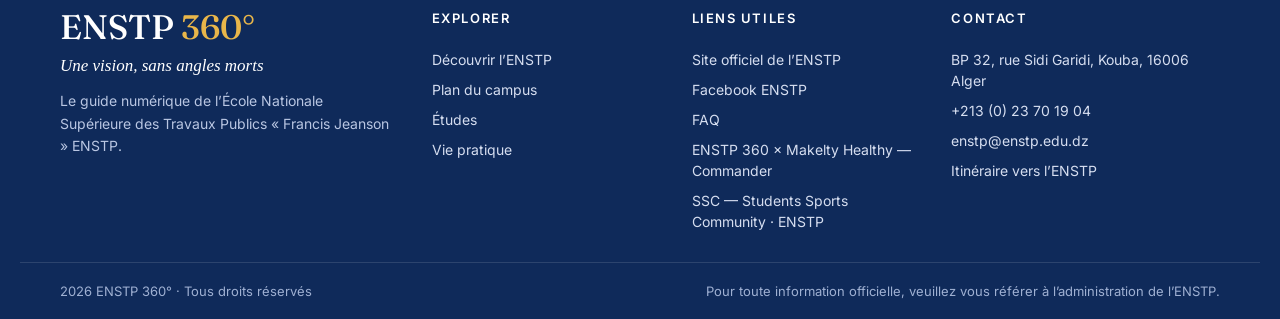
==== commit 03d1fb26: "Accueil : tout apparaît en pop au défilement (sans bulles en arrière-plan), slogan animé en deux tem" ====
--- a/index.html
+++ b/index.html
@@ -987,7 +987,7 @@
 </style>
 <link rel="stylesheet" href="app6.css">
 <link rel="stylesheet" href="app7.css?v=7">
-<link rel="stylesheet" href="app8.css?v=8c">
+<link rel="stylesheet" href="app8.css?v=8d">
 <style>
 /* écran de lancement ENSTP 360 */
 #splash{position:fixed;inset:0;z-index:9999;background:#fff;display:grid;place-items:center;transition:opacity .6s ease,visibility .6s;overflow:hidden}
@@ -2945,7 +2945,7 @@
 <script src="app7-data.js?v=7c"></script>
 <script src="app7.js?v=7b"></script>
 <script src="app8-data.js?v=8b"></script>
-<script src="app8.js?v=8c"></script>
+<script src="app8.js?v=8d"></script>
 <script src="transport-hub.js" defer></script>
 </body>
 </html>
--- a/app8.css
+++ b/app8.css
@@ -154,36 +154,20 @@
 /* ---------- Saturne : sur téléphone, laisser de la place autour pour fermer d'un toucher ---------- */
 @media(max-width:700px){#asst .as-panel{height:min(600px,calc(100dvh - 170px))}}
 
-/* ---------- Accueil : rubriques en bulles, apparition / disparition au défilement ---------- */
-.rb8-bub{position:absolute;inset:0;z-index:-1;overflow:hidden;pointer-events:none}
-.rb8-bub i{position:absolute;bottom:-80px;border-radius:50%;
-  background:radial-gradient(circle at 30% 28%,rgb(255 255 255 / .95) 0 8%,rgb(255 255 255 / .25) 22%,rgb(120 160 235 / .14) 60%,rgb(233 182 74 / .22) 100%);
-  border:1px solid rgb(255 255 255 / .7);box-shadow:inset -4px -6px 14px rgb(74 127 230 / .18),inset 3px 4px 10px rgb(255 255 255 / .6);
-  animation:rb8Rise linear infinite}
-.rb8-bub i:nth-child(1){left:4%;width:46px;height:46px;animation-duration:16s}
-.rb8-bub i:nth-child(2){left:14%;width:22px;height:22px;animation-duration:11s;animation-delay:-4s}
-.rb8-bub i:nth-child(3){left:24%;width:70px;height:70px;animation-duration:21s;animation-delay:-9s}
-.rb8-bub i:nth-child(4){left:33%;width:30px;height:30px;animation-duration:13s;animation-delay:-2s}
-.rb8-bub i:nth-child(5){left:42%;width:54px;height:54px;animation-duration:18s;animation-delay:-12s}
-.rb8-bub i:nth-child(6){left:51%;width:18px;height:18px;animation-duration:10s;animation-delay:-6s}
-.rb8-bub i:nth-child(7){left:58%;width:84px;height:84px;animation-duration:24s;animation-delay:-15s}
-.rb8-bub i:nth-child(8){left:66%;width:26px;height:26px;animation-duration:12s;animation-delay:-3s}
-.rb8-bub i:nth-child(9){left:73%;width:60px;height:60px;animation-duration:19s;animation-delay:-7s}
-.rb8-bub i:nth-child(10){left:81%;width:20px;height:20px;animation-duration:9s;animation-delay:-1s}
-.rb8-bub i:nth-child(11){left:88%;width:44px;height:44px;animation-duration:15s;animation-delay:-10s}
-.rb8-bub i:nth-child(12){left:94%;width:28px;height:28px;animation-duration:13s;animation-delay:-5s}
-.rb8-bub i:nth-child(13){left:9%;width:34px;height:34px;animation-duration:17s;animation-delay:-13s}
-.rb8-bub i:nth-child(14){left:47%;width:38px;height:38px;animation-duration:20s;animation-delay:-17s}
-@keyframes rb8Rise{0%{transform:translate(0,0) scale(.8);opacity:0}10%{opacity:.9}50%{transform:translate(18px,-55vh) scale(1)}90%{opacity:.8}100%{transform:translate(-14px,-115vh) scale(1.1);opacity:0}}
-details.rb6.rb8-b{border-radius:32px;opacity:0;transform:translateY(46px) scale(.82);filter:blur(6px);
-  transition:opacity .55s ease calc(var(--rb8i,0) * 90ms),transform .7s cubic-bezier(.18,1.35,.4,1) calc(var(--rb8i,0) * 90ms),filter .55s ease calc(var(--rb8i,0) * 90ms),box-shadow .35s ease,background .35s ease}
-details.rb6.rb8-b.rb8-in{opacity:1;transform:none;filter:none}
-details.rb6.rb8-b.rb8-in:hover{transform:translateY(-3px) scale(1.012)}
-details.rb6.rb8-b.rb8-in:active{transform:scale(.97)}
-details.rb6.rb8-b>summary{border-radius:32px}
-details.rb6.rb8-b:after{content:"";position:absolute;right:18px;top:10px;width:38px;height:14px;border-radius:50%;background:rgb(255 255 255 / .75);filter:blur(2px);transform:rotate(-12deg);pointer-events:none;opacity:.8}
-details.rb6.rb8-b.rb8-in .ico{animation:rb8Bob 4.5s ease-in-out infinite;animation-delay:calc(var(--rb8i,0) * -1.3s)}
-@keyframes rb8Bob{0%,100%{transform:translateY(0)}50%{transform:translateY(-3px)}}
-html.dark details.rb6.rb8-b:after{background:rgb(255 255 255 / .18)}
-html.dark .rb8-bub i{opacity:.5}
-@media(prefers-reduced-motion:reduce){.rb8-bub{display:none}details.rb6.rb8-b{opacity:1;transform:none;filter:none;transition:none}details.rb6.rb8-b.rb8-in .ico{animation:none}}
+/* ---------- Accueil : tout apparaît en « pop » au défilement, sans bulles en arrière-plan ---------- */
+.rb6-band:before,.rb6-band:after{display:none}
+.pop8{opacity:0;transform:translateY(40px) scale(.86);filter:blur(5px);
+  transition:opacity .5s ease calc(var(--pop8i,0) * 80ms),transform .65s cubic-bezier(.18,1.35,.4,1) calc(var(--pop8i,0) * 80ms),filter .5s ease calc(var(--pop8i,0) * 80ms)}
+.pop8.pop8-in{opacity:1;transform:none;filter:none}
+details.rb6.pop8{transition:opacity .5s ease calc(var(--pop8i,0) * 80ms),transform .65s cubic-bezier(.18,1.35,.4,1) calc(var(--pop8i,0) * 80ms),filter .5s ease calc(var(--pop8i,0) * 80ms),box-shadow .35s ease,background .35s ease}
+details.rb6.pop8.pop8-in:hover{transform:translateY(-3px) scale(1.012)}
+details.rb6.pop8.pop8-in:active{transform:scale(.97)}
+details.rb6.pop8,details.rb6.pop8>summary{border-radius:32px}
+details.rb6.pop8:after{content:"";position:absolute;right:18px;top:10px;width:38px;height:14px;border-radius:50%;background:rgb(255 255 255 / .75);filter:blur(2px);transform:rotate(-12deg);pointer-events:none;opacity:.8}
+html.dark details.rb6.pop8:after{background:rgb(255 255 255 / .18)}
+/* slogan : « Une vision, » puis, après un court délai, « sans angles morts » */
+.h7 .hero7 h1.h8-wait mark,.h7 .hero7 h1.h8-wait .h8-r{opacity:0}
+.h7 .hero7 h1.h8-go mark{display:inline-block;animation:h8Pop .7s cubic-bezier(.18,1.35,.4,1) .15s both}
+.h7 .hero7 h1.h8-go .h8-r{display:inline-block;animation:h8Pop .7s cubic-bezier(.18,1.35,.4,1) 1.05s both}
+@keyframes h8Pop{from{opacity:0;transform:translateY(18px) scale(.8);filter:blur(6px)}to{opacity:1;transform:none;filter:none}}
+@media(prefers-reduced-motion:reduce){.h7 .hero7 h1.h8-wait mark,.h7 .hero7 h1.h8-wait .h8-r{opacity:1}.pop8{opacity:1;transform:none;filter:none;transition:none}.h7 .hero7 h1.h8-go mark,.h7 .hero7 h1.h8-go .h8-r{animation:none}}
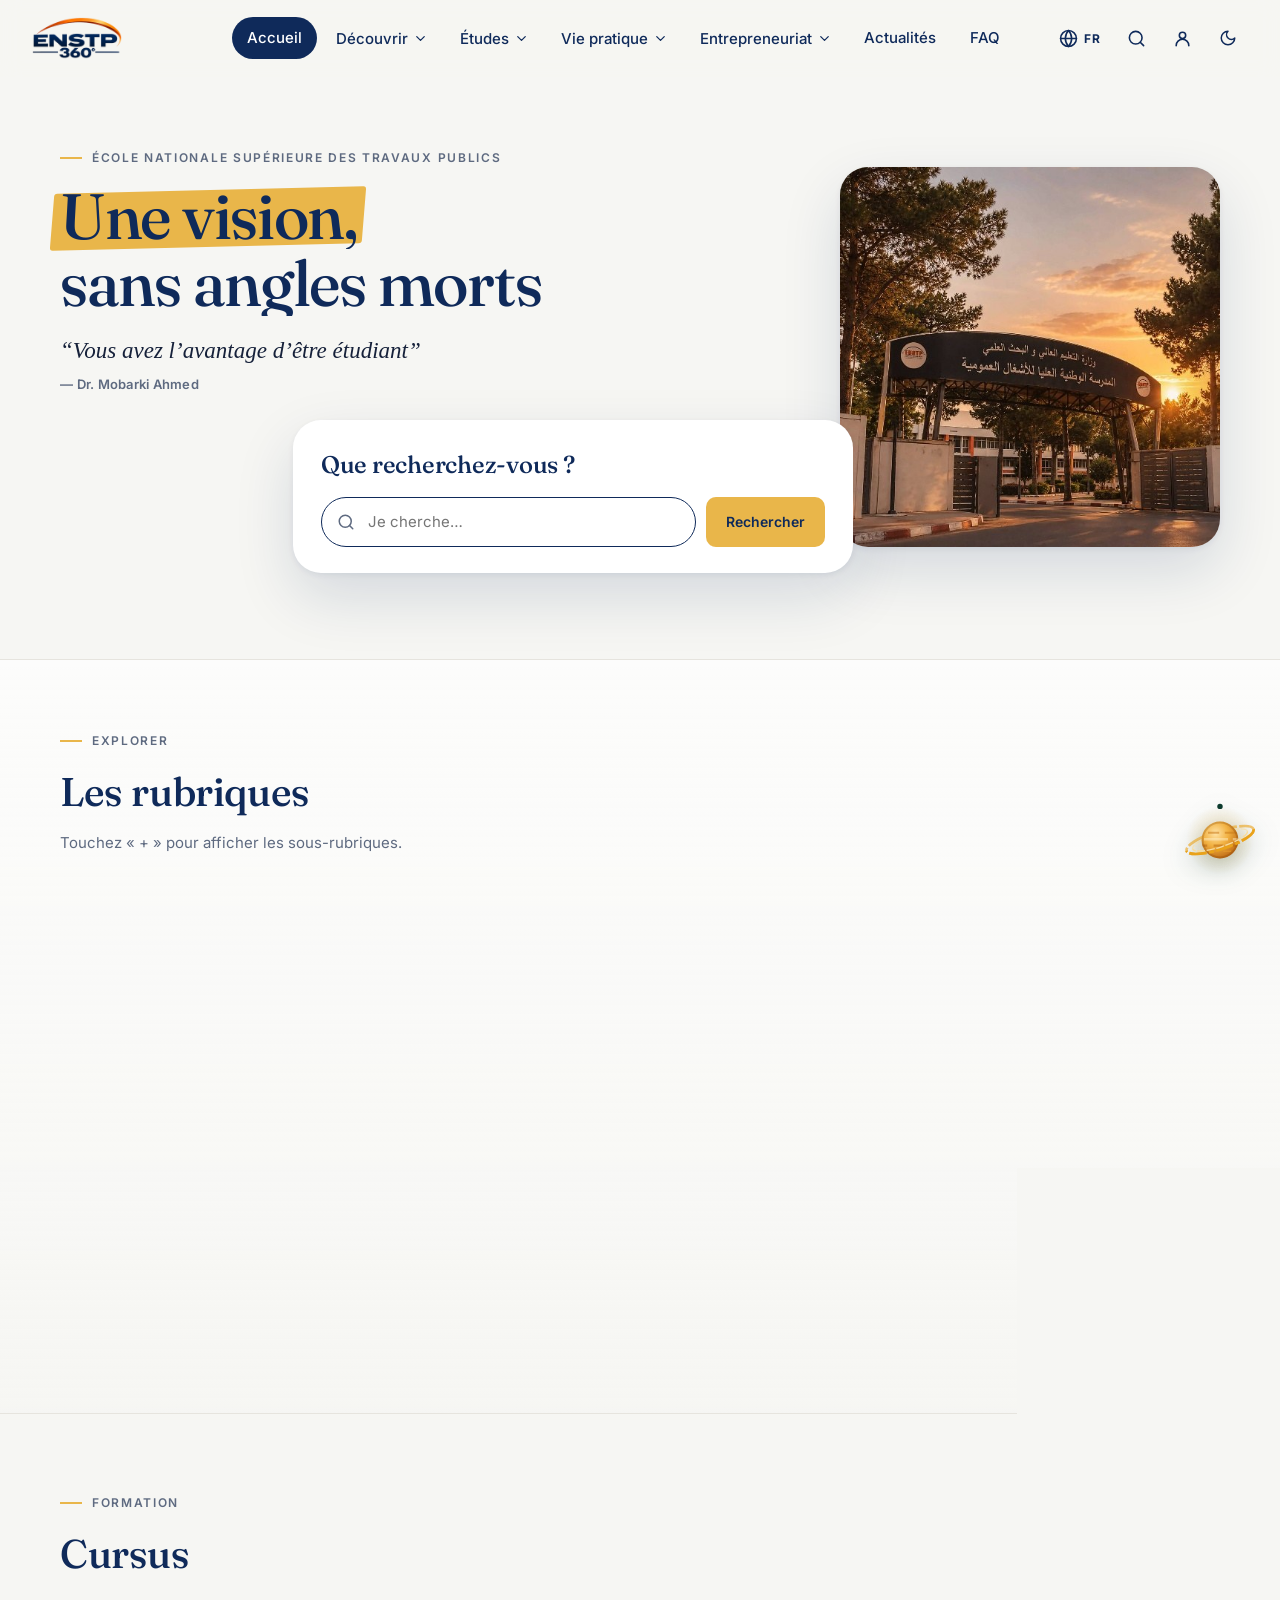
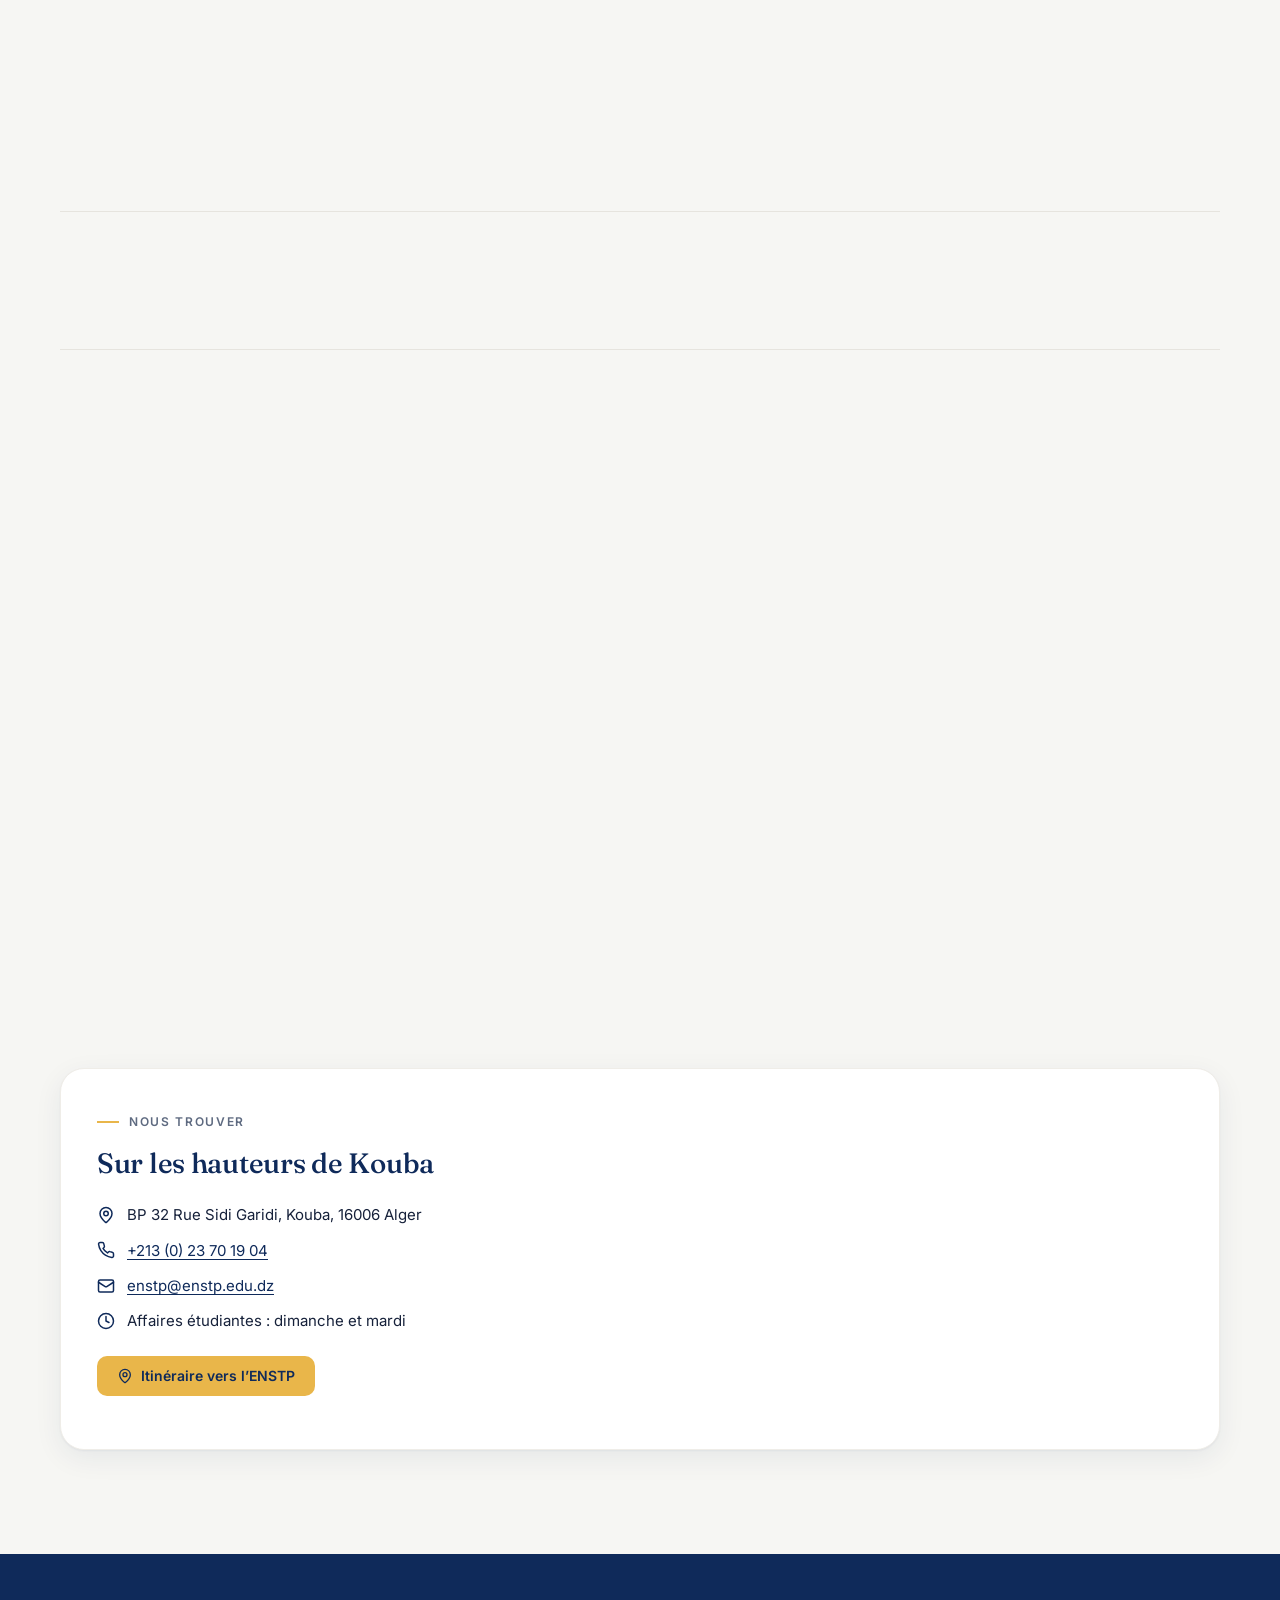
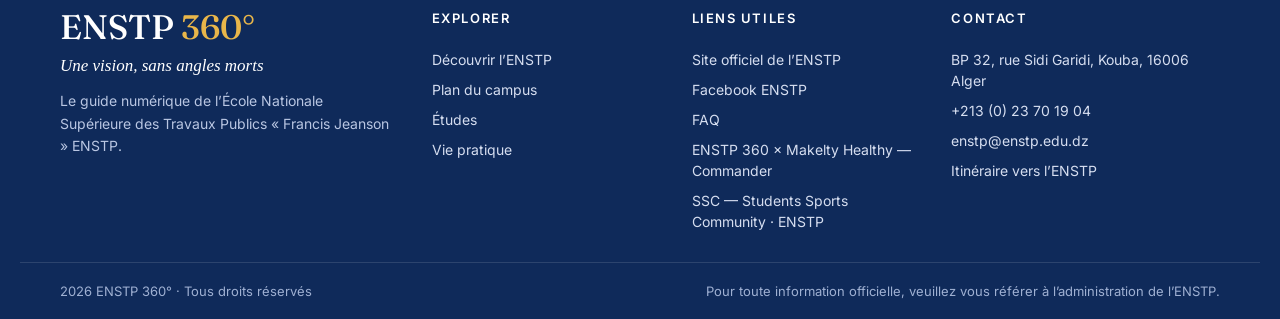
==== commit 9fefdc4a: "Slogan : apparition plus rapide avec reflet doré premium Co-Authored-By: Claude Opus 5.5 <noreply@an" ====
--- a/index.html
+++ b/index.html
@@ -987,7 +987,7 @@
 </style>
 <link rel="stylesheet" href="app6.css">
 <link rel="stylesheet" href="app7.css?v=7">
-<link rel="stylesheet" href="app8.css?v=8d">
+<link rel="stylesheet" href="app8.css?v=8e">
 <style>
 /* écran de lancement ENSTP 360 */
 #splash{position:fixed;inset:0;z-index:9999;background:#fff;display:grid;place-items:center;transition:opacity .6s ease,visibility .6s;overflow:hidden}
@@ -2945,7 +2945,7 @@
 <script src="app7-data.js?v=7c"></script>
 <script src="app7.js?v=7b"></script>
 <script src="app8-data.js?v=8b"></script>
-<script src="app8.js?v=8d"></script>
+<script src="app8.js?v=8e"></script>
 <script src="transport-hub.js" defer></script>
 </body>
 </html>
--- a/app8.css
+++ b/app8.css
@@ -167,7 +167,15 @@
 html.dark details.rb6.pop8:after{background:rgb(255 255 255 / .18)}
 /* slogan : « Une vision, » puis, après un court délai, « sans angles morts » */
 .h7 .hero7 h1.h8-wait mark,.h7 .hero7 h1.h8-wait .h8-r{opacity:0}
-.h7 .hero7 h1.h8-go mark{display:inline-block;animation:h8Pop .7s cubic-bezier(.18,1.35,.4,1) .15s both}
-.h7 .hero7 h1.h8-go .h8-r{display:inline-block;animation:h8Pop .7s cubic-bezier(.18,1.35,.4,1) 1.05s both}
-@keyframes h8Pop{from{opacity:0;transform:translateY(18px) scale(.8);filter:blur(6px)}to{opacity:1;transform:none;filter:none}}
+.h7 .hero7 h1.h8-go mark{display:inline-block}
+.h7 .hero7 h1.h8-go .h8-t,.h7 .hero7 h1.h8-go .h8-r{display:inline-block;position:relative;z-index:1;color:transparent;-webkit-text-fill-color:transparent;
+  background:linear-gradient(105deg,var(--ink,#0f2a5a) 0 38%,#c8921a 45%,#ffe9a8 50%,#e9b64a 55%,var(--ink,#0f2a5a) 62% 100%) 100% 0 / 300% 100% no-repeat;
+  -webkit-background-clip:text;background-clip:text}
+.h7 .hero7 h1.h8-go mark{animation:h8Pop .55s cubic-bezier(.18,1.35,.4,1) 0s both}
+.h7 .hero7 h1.h8-go .h8-t{animation:h8Shine 1.5s cubic-bezier(.4,0,.2,1) .55s both,h8Glow 2s ease .5s both}
+.h7 .hero7 h1.h8-go .h8-r{animation:h8Pop .55s cubic-bezier(.18,1.35,.4,1) .35s both,h8Shine 1.5s cubic-bezier(.4,0,.2,1) .75s both,h8Glow 2s ease .7s both}
+@keyframes h8Pop{from{opacity:0;transform:translateY(14px) scale(.85);filter:blur(5px)}to{opacity:1;transform:none;filter:none}}
+@keyframes h8Shine{from{background-position:100% 0}to{background-position:0 0}}
+@keyframes h8Glow{0%,100%{filter:drop-shadow(0 0 0 rgb(233 182 74 / 0))}45%{filter:drop-shadow(0 0 10px rgb(233 182 74 / .7))}}
 @media(prefers-reduced-motion:reduce){.h7 .hero7 h1.h8-wait mark,.h7 .hero7 h1.h8-wait .h8-r{opacity:1}.pop8{opacity:1;transform:none;filter:none;transition:none}.h7 .hero7 h1.h8-go mark,.h7 .hero7 h1.h8-go .h8-r{animation:none}}
+.h7 .hero7 h1.h8-go .h8-t{background-image:linear-gradient(105deg,var(--ink,#0f2a5a) 0 38%,#fff3c4 46%,#ffffff 50%,#fff3c4 54%,var(--ink,#0f2a5a) 62% 100%)}
